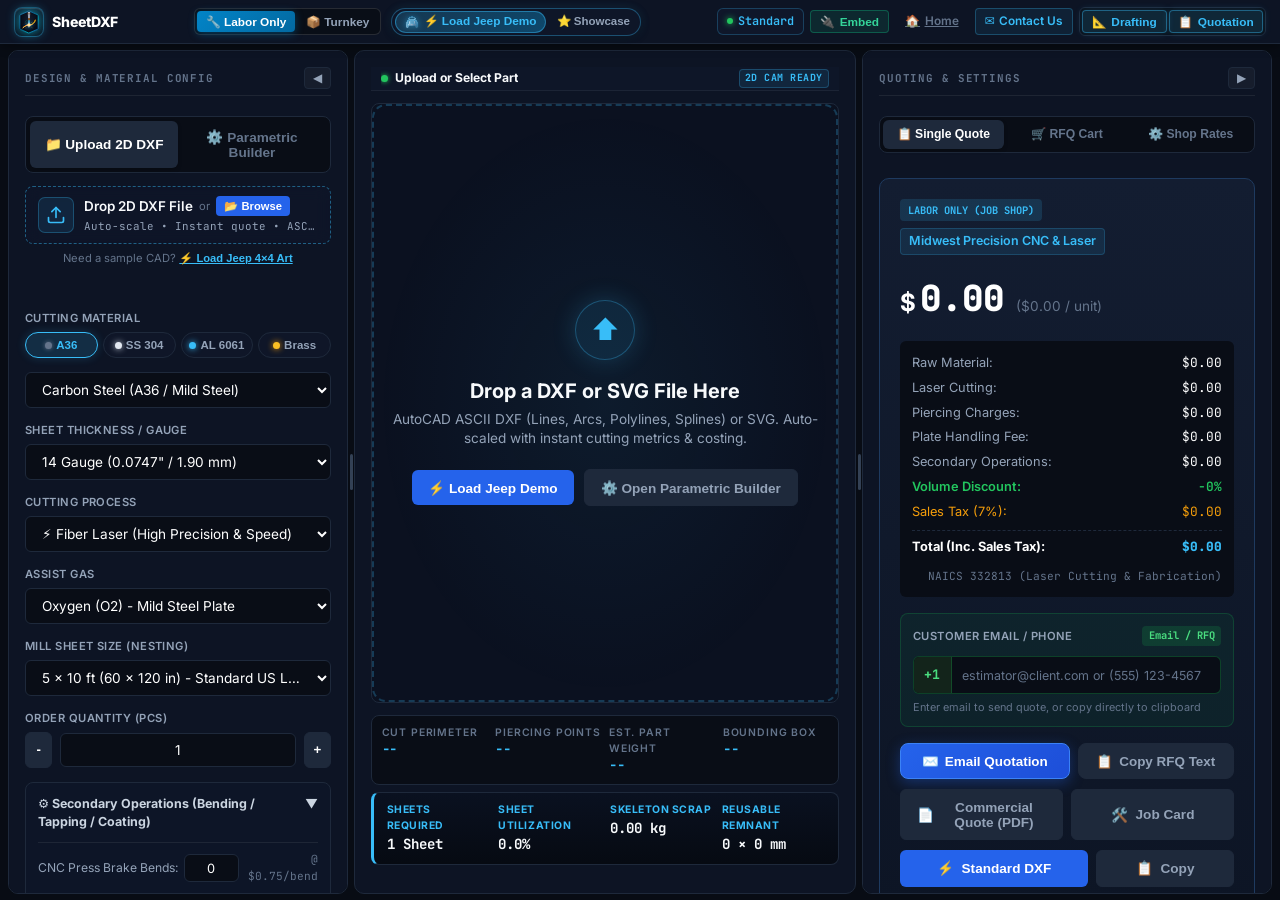
==== app/index.html @ 2d40e06d "Deploy build: 2026-09-18 16:39:57" ====
<!DOCTYPE html>
<html lang="en">

<head>
  <meta charset="UTF-8" />
  <!-- CNC Laser CPQ Brand Favicons -->
  <link rel="icon" type="image/svg+xml" href="/favicon.svg" />
  <link rel="icon" type="image/png" sizes="32x32" href="/favicon-32x32.png" />
  <link rel="icon" type="image/png" sizes="16x16" href="/favicon-16x16.png" />
  <link rel="shortcut icon" href="/favicon.ico" />
  <link rel="apple-touch-icon" sizes="180x180" href="/apple-touch-icon.png" />
  <meta name="theme-color" content="#0b0f19" />
  <meta name="viewport" content="width=device-width, initial-scale=1.0" />
  <!-- Primary Search Engine & SEO Meta Tags -->
  <title>SheetDXF | Free Online CNC Laser Cutting Quoting, DXF Nesting &amp; Estimating CAD Engine</title>
  <meta name="description" content="Instant in-browser CNC laser cutting quoting software &amp; 2D DXF nesting engine for sheet metal fabricators and job shops. Calculate cut length, pierces, sheet scrap yields, and generate professional Net 30 quotes in 10s. Trumpf, Amada &amp; SigmaNEST CAM ready." />
  <meta name="keywords" content="cnc laser quoting, sheet metal quoting software, dxf nesting online, laser cutting cost calculator, fiber laser quoting, dxf cut length calculator, sheet metal fabrication estimating, trumpf cam layer export, sigmanest dxf quote, laser cutting pierce rate, instant sheet metal quote, 2d cad nesting tool, free dxf quoting tool, job shop cpq software" />
  <meta name="author" content="SheetDXF" />
  <meta name="publisher" content="SheetDXF" />
  <meta name="robots" content="index, follow, max-snippet:-1, max-image-preview:large, max-video-preview:-1" />
  <meta name="googlebot" content="index, follow, max-snippet:-1, max-image-preview:large, max-video-preview:-1" />
  <meta name="bingbot" content="index, follow, max-snippet:-1, max-image-preview:large, max-video-preview:-1" />
  <link rel="canonical" href="https://sheetdxf.com/app" />

  <!-- Preload Demo CAD & Media Assets for Instant Zero-Wait Load -->
  <!-- fetchpriority=low keeps demo files out of the critical path; browser loads CSS/JS/fonts first -->
  <link rel="preload" href="/demo/jeep_wall_art.dxf" as="fetch" crossorigin="anonymous" fetchpriority="low" />
  <link rel="preload" href="/demo/jeep_wall_art.svg" as="image" fetchpriority="low" />

  <!-- Open Graph / Facebook / LinkedIn / WhatsApp / Slack -->
  <meta property="og:type" content="website" />
  <meta property="og:site_name" content="SheetDXF" />
  <meta property="og:url" content="https://sheetdxf.com/app" />
  <meta property="og:title" content="SheetDXF | Instant CNC Laser Cutting Quoting &amp; DXF Nesting Engine" />
  <meta property="og:description" content="Calculate cut inches, pierces, sheet scrap yields, and generate instant laser cutting quotes from customer DXFs. Trumpf, Amada &amp; SigmaNEST ready." />
  <meta property="og:image" content="https://sheetdxf.com/demo_jeep_play_thumbnail.png" />
  <meta property="og:image:secure_url" content="https://sheetdxf.com/demo_jeep_play_thumbnail.png" />
  <meta property="og:image:type" content="image/png" />
  <meta property="og:image:width" content="1200" />
  <meta property="og:image:height" content="630" />
  <meta property="og:image:alt" content="SheetDXF CNC Laser Cutting Instant Estimator and DXF Nesting Engine" />
  <meta property="og:locale" content="en_US" />

  <!-- Twitter / X Cards -->
  <meta name="twitter:card" content="summary_large_image" />
  <meta name="twitter:title" content="SheetDXF | Free CNC Laser Cutting Quoting &amp; DXF Nesting Engine" />
  <meta name="twitter:description" content="Instant in-browser DXF nesting, cut length, pierce cost calculator, and PDF quoting for sheet metal job shops. Free &amp; Trumpf / SigmaNEST ready." />
  <meta name="twitter:image" content="https://sheetdxf.com/demo_jeep_play_thumbnail.png" />
  <meta name="twitter:image:alt" content="SheetDXF Laser Cutting Quoting Platform" />

  <!-- Mobile & Application Meta -->
  <meta name="application-name" content="SheetDXF" />
  <meta name="apple-mobile-web-app-title" content="SheetDXF" />
  <meta name="apple-mobile-web-app-capable" content="yes" />
  <meta name="apple-mobile-web-app-status-bar-style" content="black-translucent" />
  <meta name="format-detection" content="telephone=no" />

  <!-- LLM & Search Engine Structured Data (JSON-LD) -->
  <script type="application/ld+json">
  {
    "@context": "https://schema.org",
    "@graph": [
      {
        "@type": "WebApplication",
        "@id": "https://sheetdxf.com/#webapp",
        "name": "SheetDXF",
        "alternateName": ["SheetDXF Quoting Engine", "SheetDXF CPQ", "SheetDXF Laser CAD/CAM"],
        "url": "https://sheetdxf.com/",
        "applicationCategory": "DesignApplication, BusinessApplication, ManufacturingApplication",
        "operatingSystem": "All modern web browsers (Chrome, Edge, Firefox, Safari)",
        "browserRequirements": "Requires JavaScript and HTML5 Canvas support",
        "offers": {
          "@type": "Offer",
          "price": "0",
          "priceCurrency": "USD",
          "availability": "https://schema.org/InStock"
        },
        "description": "SheetDXF is a high-speed, browser-based CNC laser cutting quoting and 2D DXF nesting engine. Estimators, job shops, and fabricators upload customer DXF/DWG/SVG files to instantly compute cut length, pierce count, cutting machine cycle time, sheet yield, and generate professional Net 30 PDF quotations in seconds without heavyweight CAM software.",
        "featureList": [
          "Instant 2D DXF, DWG & SVG CAD file parsing and topology sanitization",
          "Calculates linear cut length (inches & mm) and pierce count automatically",
          "Calibrated fiber laser cutting feed rate tables (4kW, 6kW, 10kW, 12kW)",
          "Automatic 2D sheet nesting on standard 4x8, 5x10, and custom metal sheets",
          "True-shape offcut tracking and material scrap percentage calculation",
          "Multi-material support: A36 Mild Steel, 304/316 Stainless Steel, 5052/6061 Aluminum, Brass, Copper",
          "Assist gas cost modeling: Nitrogen (N2), Oxygen (O2), and High-Pressure Shop Air",
          "Automated DFM check: detects undersized holes prone to thermal blowout on thick plate",
          "Trumpf, Amada, Bystronic, and SigmaNEST standard CAM layer export (CUT_OUTER, CUT_INNER, MARK)",
          "Built-in parametric shape generator for baseplates, ASME flanges, gussets, brackets, and discs",
          "Instant professional Net 30 PDF proforma invoice and email RFQ formatting",
          "Embeddable quoting widget for job shop websites (WordPress, Wix, Squarespace, Shopify)"
        ],
        "softwareVersion": "2.5.0",
        "screenshot": "https://sheetdxf.com/demo_jeep_play_thumbnail.png",
        "author": {
          "@type": "Organization",
          "@id": "https://sheetdxf.com/#organization",
          "name": "SheetDXF",
          "url": "https://sheetdxf.com/",
          "logo": "https://sheetdxf.com/logo-mark.svg"
        }
      },
      {
        "@type": "Organization",
        "@id": "https://sheetdxf.com/#organization",
        "name": "SheetDXF",
        "url": "https://sheetdxf.com/",
        "logo": "https://sheetdxf.com/logo-mark.svg",
        "sameAs": [
          "https://www.linkedin.com/in/anilsingh09/"
        ]
      },
      {
        "@type": "FAQPage",
        "@id": "https://sheetdxf.com/#faq",
        "mainEntity": [
          {
            "@type": "Question",
            "name": "What is SheetDXF?",
            "acceptedAnswer": {
              "@type": "Answer",
              "text": "SheetDXF is a free, in-browser CNC laser cutting CPQ (Configure, Price, Quote) and 2D DXF nesting engine designed for metal job shops, laser cutting service providers, estimators, and fabricators. It allows users to drag and drop DXF files to instantly calculate cut inches, pierce counts, sheet utilization, and generate itemized manufacturing quotes in under 10 seconds without installing heavy CAM desktop software."
            }
          },
          {
            "@type": "Question",
            "name": "How does SheetDXF calculate laser cutting costs from a DXF file?",
            "acceptedAnswer": {
              "@type": "Answer",
              "text": "SheetDXF parses 2D AutoCAD ASCII DXF files (lines, arcs, polylines, splines), joins fragmented vectors into closed outer and inner contours, calculates exact linear cut length in inches or millimeters, and counts total pierces. It then pairs this geometry with calibrated fiber laser feed rate tables (IPM) based on laser power (4kW-12kW), material type (A36 Steel, Stainless Steel, Aluminum), thickness/gauge, assist gas (N2, O2, Air), and machine hourly rates to compute cycle time and pricing."
            }
          },
          {
            "@type": "Question",
            "name": "Which CAM software and CNC laser controllers are supported?",
            "acceptedAnswer": {
              "@type": "Answer",
              "text": "SheetDXF is compatible with leading CNC laser and CAM systems including Trumpf TruTops, SigmaNEST, Bystronic BySoft, Amada AP100/Dr.ABE, Cincinnati, and standard G-code post-processors. It formats and exports clean DXF layers matching standard industry conventions: CUT_OUTER (green), CUT_INNER (yellow), ETCH/MARK (cyan), and RAPID."
            }
          },
          {
            "@type": "Question",
            "name": "Can SheetDXF nest multiple parts on 4x8 and 5x10 metal sheets?",
            "acceptedAnswer": {
              "@type": "Answer",
              "text": "Yes. SheetDXF includes a high-speed 2D nesting engine that packs parts onto standard sheet sizes (such as 48\"x96\", 60\"x120\", 1250x2500mm, 1500x3000mm) or custom stock dimensions. It accounts for part margins, kerf spacing, sheet borders, and calculates sheet utilization percentage and usable offcut dimensions."
            }
          },
          {
            "@type": "Question",
            "name": "Does SheetDXF check for laser cutting DFM risks like hole blowout?",
            "acceptedAnswer": {
              "@type": "Answer",
              "text": "Yes. SheetDXF features automated Design For Manufacturability (DFM) verification. It checks the 1:1 rule of thumb (hole diameter vs material thickness). If a hole diameter is smaller than the plate thickness on thick steel, SheetDXF flags the blowout risk and allows the estimator to auto-skip cutting those holes so they can be drilled secondary."
            }
          },
          {
            "@type": "Question",
            "name": "Can job shops embed SheetDXF on their custom website?",
            "acceptedAnswer": {
              "@type": "Answer",
              "text": "Yes. SheetDXF offers a lightweight embeddable widget (widget.js) that can be embedded into any website (WordPress, Wix, Squarespace, Shopify, Webflow) with a single script tag, allowing job shops to offer instant self-service laser cutting quotes to their customers using their own custom shop rates and branding."
            }
          },
          {
            "@type": "Question",
            "name": "Is SheetDXF free and is any installation or account registration needed?",
            "acceptedAnswer": {
              "@type": "Answer",
              "text": "SheetDXF is 100% free to use directly in any modern web browser. No credit card, account registration, software installation, or plugin is required."
            }
          }
        ]
      },
      {
        "@type": "BreadcrumbList",
        "@id": "https://sheetdxf.com/#breadcrumb",
        "itemListElement": [
          {
            "@type": "ListItem",
            "position": 1,
            "name": "Home",
            "item": "https://sheetdxf.com/"
          },
          {
            "@type": "ListItem",
            "position": 2,
            "name": "DXF Laser Quoting Engine",
            "item": "https://sheetdxf.com/#industrial"
          },
          {
            "@type": "ListItem",
            "position": 3,
            "name": "Jeep Wall Art Demo",
            "item": "https://sheetdxf.com/?demo=jeep"
          }
        ]
      }
    ]
  }
  </script>
  <link rel="preload" href="/logo-mark.svg" as="image" type="image/svg+xml" />
  <link rel="preconnect" href="https://fonts.googleapis.com" />
  <link rel="preconnect" href="https://fonts.gstatic.com" crossorigin />
  <!-- Trimmed to used weights only: Inter 400/600/700 + JetBrains Mono 500/700 (saves ~30 KB) -->
  <link rel="preload" href="https://fonts.googleapis.com/css2?family=Inter:wght@400;600;700&family=JetBrains+Mono:wght@500;700&display=swap" as="style" />
  <link rel="stylesheet" href="https://fonts.googleapis.com/css2?family=Inter:wght@400;600;700&family=JetBrains+Mono:wght@500;700&display=swap" media="print" onload="this.media='all'" />
  <noscript>
    <link rel="stylesheet" href="https://fonts.googleapis.com/css2?family=Inter:wght@400;600;700&family=JetBrains+Mono:wght@500;700&display=swap" />
  </noscript>
  <script type="module" crossorigin src="/assets/app-COM_KyAV.js"></script>
  <link rel="modulepreload" crossorigin href="/assets/auxiliary-3HlIIhEJ.js">
  <link rel="stylesheet" crossorigin href="/assets/index-B2lfyPoC.css">
</head>

<body>
  <!-- Top Navigation Header -->
  <header class="top-nav app-header">
    <div class="nav-left header-left">
      <a href="/" class="brand-logo" title="Return to SheetDXF Home" style="text-decoration: none; color: inherit;">
        <div class="logo-icon-wrap">
          <img src="/logo-mark.svg" alt="CNC Laser CPQ" class="brand-logo-img" />
        </div>
        <div class="brand-text">
          <h1 class="brand-title" id="brandTitle">US CNC LASER CPQ</h1>
          <span class="brand-subtitle" id="brandSubtitle">Precision CAD/CAM &amp; Quoting</span>
        </div>
      </a>
    </div>

    <!-- Center Controls: Workspace Switcher & Quoting Modes -->
    <div class="header-center" id="headerCenter">
      <!-- Primary Workspace Switcher: Precision Industrial vs Architectural Studio (Hidden in US Default) -->
      <div class="workspace-tab-switcher hidden" id="workspaceTabSwitcher" style="display: none;">
        <button class="ws-tab-btn active" id="tabPrecisionIndustrial" data-ws="industrial"
          title="Clean Precision CNC/Laser CAD/CAM (Baseplates, Flanges, Gussets, Brackets, DXFs)">
          <span class="ws-tab-icon">⚙️</span>
          <span class="ws-tab-text">Industrial CAD</span>
        </button>
        <button class="ws-tab-btn hidden" id="tabArchitecturalStudio" data-ws="architectural"
          title="Architectural Gates, Fences, Decorative Panels & Backlighting" style="display: none;">
          <span class="ws-tab-icon">🏛️</span>
          <span class="ws-tab-text">Gate Studio</span>
        </button>
      </div>

      <!-- Top Quoting Mode Pill Bar -->
      <div class="quoting-mode-bar" id="quotingModeBar">
        <button class="mode-pill active" id="modeJobWork" data-mode="job_work"
          title="Labor Only (Customer supplies sheet; Quote by Cut Inches + Pierces)">
          🔧 Labor Only
        </button>
        <button class="mode-pill" id="modeWithMaterial" data-mode="with_material"
          title="Turnkey (Shop supplies sheet; Quote by Material + Cut Inches)">
          📦 Turnkey
        </button>
        <button class="mode-pill" id="modeSqFtJali" data-mode="sqft_jali"
          title="Architectural Panels & Screens quoted per sq.ft" style="display: none;">
          🏛️ Arch Panels
        </button>
      </div>

      <!-- Compact Live Demo Widget in Header (Space-Saving & Fast) -->
      <div class="header-demo-pill" id="headerDemoWidget" title="Featured Laser Cut Jeep Wall Art Demo">
        <button type="button" class="header-demo-load-btn" id="btnLoadJeepDemo"
          title="⚡ 1-Click Load Laser Cut Metal Jeep Wall Art into CAD & Run Simulation">
          <img src="/demo/jeep_wall_art.svg" alt="Jeep" class="header-demo-icon" />
          <span class="header-demo-label">⚡ Load Jeep Demo</span>
        </button>
        <button type="button" class="header-demo-showcase-btn" id="btnOpenJeepShowcase"
          title="Open Full Showcase (Blueprint PDF, 3D Finishes, DXF Download)">
          ⭐ Showcase
        </button>
      </div>
    </div>

    <div class="nav-right header-right">
      <!-- Currency & Region Switcher (Preserved for compatibility, hidden in UI) -->
      <div class="currency-toggle" id="currencyToggleGroup" style="display: none !important;">
        <button class="currency-btn" id="btnCurrencyINR" style="display: none !important;" title="INR">
          INR
        </button>
        <button class="currency-btn active" id="btnCurrencyUSD" style="display: none !important;" title="USD">
          USD
        </button>
      </div>

      <div class="cam-preset-badge" id="navCamBadge"
        title="Selected CAM Profile: Standard Machine Layers (CUT_OUTER / CUT_INNER)">
        <span class="badge-dot"></span>
        <span id="navCamName">Standard CAM</span>
      </div>

      <!-- Embed Widget Script Modal Launcher -->
      <button class="nav-panel-btn embed-widget-nav-btn" id="btnOpenEmbedModal"
        title="Get Embed Script for WordPress, Wix, Squarespace, Webflow">
        <span class="panel-btn-icon">🔌</span>
        <span class="panel-btn-label">Embed</span>
      </button>

      <!-- Home / Landing Page Link -->
      <a href="/" class="nav-panel-btn" id="navHomeLink"
        title="Return to SheetDXF Landing Page">
        <span class="panel-btn-icon">🏠</span>
        <span class="panel-btn-label">Home</span>
      </a>

      <!-- Contact Us Link -->
      <a href="mailto:contact@sheetdxf.com" class="nav-panel-btn nav-contact-btn" id="navContactLink"
        title="Email Support: contact@sheetdxf.com">
        <span class="panel-btn-icon">✉️</span>
        <span class="panel-btn-label">Contact Us</span>
      </a>

      <!-- Workspace Panel Toggles -->
      <div class="panel-toggles-group" id="panelTogglesGroup">
        <button class="nav-panel-btn active" id="btnToggleLeftPanel" title="Toggle Drafting Panel (Alt+1)">
          <span class="panel-btn-icon">📐</span>
          <span class="panel-btn-label">Drafting</span>
        </button>
        <button class="nav-panel-btn active" id="btnToggleRightPanel" title="Toggle Quotation & CAM (Alt+2)">
          <span class="panel-btn-icon">📋</span>
          <span class="panel-btn-label">Quotation</span>
        </button>
      </div>
    </div>
  </header>

  <!-- Main Workspace Splitter Container -->
  <main class="main-layout app-workspace" id="appWorkspace">
    <!-- Crawler & LLM-Friendly Semantic SEO Knowledge Block (Accessible to Search Bots, AI Crawlers and Screen Readers) -->
    <article class="sr-only" id="seoKnowledgeOverview" aria-label="SheetDXF CNC Laser Cutting Quoting &amp; Nesting Engine Overview">
      <h2>Free Online CNC Laser Cutting Quoting Software &amp; 2D DXF Nesting Engine</h2>
      <p>
        SheetDXF is a high-speed in-browser CAD/CAM quoting and nesting platform for precision sheet metal job shops,
        estimators, and laser cutting fabricators. Drop customer 2D DXF files to automatically calculate linear cut inches,
        pierce count, machine run-time, sheet scrap yields, and generate professional Net 30 manufacturing estimates in under 10 seconds.
      </p>
      <h3>Core Manufacturing &amp; Estimating Features</h3>
      <ul>
        <li><strong>Auto-Sanitizing DXF Parser:</strong> Parses AutoCAD ASCII DXF files, detects units (Inches / Millimeters), connects fragmented geometry, and classifies outer perimeters vs interior cutouts.</li>
        <li><strong>Calibrated Fiber Laser Feed Rates:</strong> Calibrated cutting speeds (IPM) for 4kW, 6kW, 10kW, and 12kW fiber lasers across A36 Carbon Steel, 304/316 Stainless Steel, and 5052/6061 Aluminum.</li>
        <li><strong>2D Sheet Auto-Nesting:</strong> Efficient nesting algorithms pack single or multiple parts onto standard 4x8 ft (48x96 in), 5x10 ft (60x120 in), and custom sheet dimensions with offcut tracking.</li>
        <li><strong>DFM Hole Blowout Detection:</strong> Identifies undersized holes where diameter is less than material thickness to prevent thermal blowout on thick plate.</li>
        <li><strong>Trumpf, Amada &amp; SigmaNEST CAM Ready:</strong> Exports clean CAD layers conforming to standard CAM conventions: CUT_OUTER, CUT_INNER, and MARK.</li>
        <li><strong>Parametric Shape Drafter:</strong> Instant parametric CAD builder for baseplates, pipe flanges, gussets, brackets, and decorative panels without needing CAD software.</li>
        <li><strong>Instant Net 30 Commercial PDF Quotes:</strong> One-click professional manufacturing quotation generation with itemized labor, material, piercing, and assist gas breakdown.</li>
      </ul>
    </article>

    <!-- Left: Parametric Controls & Material Selection Drawer -->
    <section class="panel panel-left" id="panelLeft">
      <div class="panel-header-bar">
        <span class="panel-header-title">DESIGN & MATERIAL CONFIG</span>
        <button id="collapseLeftBtn" class="collapse-icon-btn" title="Collapse Panel (Alt+1)">
          ◀
        </button>
      </div>

      <!-- Input Mode Tabs (Option A: Upload 2D DXF is Primary Default) -->
      <div class="tab-group">
        <button class="tab-btn active" id="tabUpload">📁 Upload 2D DXF</button>
        <button class="tab-btn" id="tabParametric">⚙️ Parametric Builder</button>
      </div>

      <!-- Upload DXF Section (Default Landing Mode) -->
      <div id="uploadContainer" class="config-section">
        <div class="upload-dropzone" id="dropzone" title="Click or Drag DXF file here">
          <div class="dropzone-compact-inner">
            <div class="upload-icon-badge">
              <svg width="20" height="20" viewBox="0 0 24 24" fill="none" stroke="currentColor" stroke-width="2" stroke-linecap="round" stroke-linejoin="round">
                <path d="M21 15v4a2 2 0 0 1-2 2H5a2 2 0 0 1-2-2v-4"></path>
                <polyline points="17 8 12 3 7 8"></polyline>
                <line x1="12" y1="3" x2="12" y2="15"></line>
              </svg>
            </div>
            <div class="upload-text-group">
              <div class="upload-main-line">
                <span class="upload-title">Drop 2D DXF File</span>
                <span class="upload-or">or</span>
                <button type="button" class="btn btn-xs btn-primary upload-browse-pill" id="btnBrowseDxf" style="pointer-events: none;">
                  📂 Browse
                </button>
              </div>
              <div class="upload-sub" title="AutoCAD ASCII DXF: Lines, Arcs, Polylines, Splines">Auto-scale • Instant quote • ASCII DXF</div>
            </div>
          </div>
          <input type="file" id="dxfFileInput" accept=".dxf" class="file-input-hidden" />
        </div>

        <!-- Ultra-compact sample hint (Zero space consumed) -->
        <div class="dropzone-sample-hint" style="margin-top: 0.35rem; font-size: 0.7rem; color: #64748b; text-align: center;">
          Need a sample CAD? <button type="button" id="linkLoadSampleJeep" class="btn-link" style="background: none; border: none; color: #38bdf8; text-decoration: underline; font-size: 0.7rem; cursor: pointer; padding: 0; font-weight: 600;">⚡ Load Jeep 4×4 Art</button>
        </div>

        <div id="uploadFileInfo" class="file-info hidden">
          <div class="file-info-header">
            <div style="display: flex; align-items: center; gap: 6px; min-width: 0; flex: 1;">
              <span style="font-size: 0.85rem; flex-shrink: 0;">📄</span>
              <span class="file-name" id="loadedFileName" title="">filename.dxf</span>
            </div>
            <span class="file-status">✓ Validated</span>
          </div>
          <!-- DXF Unit Verification & Switcher Bar -->
          <div id="dxfUnitConfirmBar" class="dxf-unit-bar">
            <div style="display: flex; align-items: center; gap: 6px; min-width: 0; flex: 1;">
              <span style="flex-shrink: 0;">📏</span>
              <span id="dxfDetectedDims"
                style="color: #f1f5f9; font-weight: 600; font-size: 0.76rem; white-space: nowrap; overflow: hidden; text-overflow: ellipsis;">Size:
                0.00" × 0.00"</span>
              <span id="dxfUnitBadge"
                style="background: #0284c7; color: #fff; padding: 1px 5px; border-radius: 3px; font-size: 0.66rem; font-weight: 700; flex-shrink: 0;">Inches</span>
            </div>
            <button type="button" id="btnToggleDxfUnits" class="btn btn-xs btn-secondary"
              style="font-size: 0.72rem; padding: 3px 8px; flex-shrink: 0; border-color: rgba(56,189,248,0.4); white-space: nowrap;"
              title="Switch DXF interpretation between Inches and Millimeters">
              🔄 Switch to mm
            </button>
          </div>
          <div id="dxfSmallDimWarning" class="dxf-dim-warning hidden"
            style="font-size: 0.74rem; color: #f59e0b; margin-top: 4px;">
            ⚠️ Dimensions appear small (&lt; 25). Confirm if drawn in Inches or MM.
          </div>

          <!-- Multi-Part DXF Intake Cards Section (ToolpathCloud Style) -->
          <div id="dxfPartsSection" class="dxf-parts-section hidden" style="margin-top: 0.75rem;">
            <div class="dxf-parts-header">
              <span class="dxf-parts-title">PARTS IN DXF (<span id="dxfPartsCount">1</span>)</span>
              <span class="dxf-parts-hint">Click part to view</span>
            </div>
            <div id="dxfPartsList" class="dxf-parts-list"></div>
            <button type="button" id="btnAddAllPartsToCart" class="btn btn-sm btn-primary"
              style="width: 100%; margin-top: 0.5rem; font-size: 0.78rem;">
              ⚡ Add All Parts to Nesting Sheet / RFQ
            </button>
          </div>
        </div>
      </div>

      <!-- Parametric Generator Section (Fast Standard CAD Builder) -->
      <div id="parametricContainer" class="config-section hidden">
        <!-- Part Type Selector -->
        <div class="form-group">
          <label class="form-label">Part Geometry Family</label>
          <div class="shape-selector">
            <button class="shape-btn active" data-shape="baseplate">Baseplate</button>
            <button class="shape-btn" data-shape="flange">Flange (ASME/ANSI)</button>
            <button class="shape-btn" data-shape="gusset">Gusset (Snipe)</button>
            <button class="shape-btn" data-shape="jali">CNC Panels/Gates</button>
            <button class="shape-btn" data-shape="bracket">Bracket</button>
            <button class="shape-btn" data-shape="disc">Disc</button>
          </div>
        </div>

        <!-- Dynamic Parameter Controls Container -->
        <div id="dynamicControls" class="dynamic-controls"></div>
      </div>

      <hr class="divider" />

      <!-- Material, Assist Gas & Sheet Selection -->
      <div class="config-section">
        <div class="form-group">
          <label class="form-label" for="materialSelect">Cutting Material</label>
          <div class="mat-pills-row" id="materialPillsRow">
            <button type="button" class="mat-pill active" data-mat="steel_a36" title="A36 Mild Carbon Steel">
              <span class="mat-dot mat-dot-steel"></span> A36
            </button>
            <button type="button" class="mat-pill" data-mat="ss304" title="Stainless Steel 304">
              <span class="mat-dot mat-dot-stainless"></span> SS 304
            </button>
            <button type="button" class="mat-pill" data-mat="aluminum_6061" title="Aluminum 6061-T6">
              <span class="mat-dot mat-dot-aluminum"></span> AL 6061
            </button>
            <button type="button" class="mat-pill" data-mat="brass" title="Brass C260">
              <span class="mat-dot mat-dot-brass"></span> Brass
            </button>
          </div>
          <select id="materialSelect" class="form-select"></select>
        </div>

        <div class="form-group">
          <label class="form-label" for="gaugeSelect">Sheet Thickness / Gauge</label>
          <select id="gaugeSelect" class="form-select"></select>
        </div>

        <!-- Cutting Process Selector (Fiber Laser / Waterjet / HD Plasma) -->
        <div class="form-group" id="cuttingProcessGroup">
          <label class="form-label" for="cuttingProcessSelect">Cutting Process</label>
          <select id="cuttingProcessSelect" class="form-select">
            <option value="laser" selected>⚡ Fiber Laser (High Precision &amp; Speed)</option>
            <option value="waterjet">💧 Waterjet (Cold Cut • Zero HAZ • Heavy Plate)</option>
            <option value="plasma">🔥 HD Plasma (Heavy Structural Plate)</option>
          </select>
        </div>

        <!-- Hole Cutting & DFM Auto-Deselection Box (ToolpathCloud Style) -->
        <div class="form-group" id="holeSelectionBox" style="display: none;">
          <div class="hole-selection-card">
            <div class="hole-selection-header">
              <span class="hole-selection-title">Holes &amp; Pockets:</span>
              <button type="button" class="hole-toggle-pill" id="btnToggleHoleCut"
                title="Toggle between cutting all holes vs skipping undersized">
                <span class="hole-pill-icon">◉</span>
                <span id="holeToggleLabel">Cut All Holes</span>
              </button>
            </div>
            <div id="holeAutoSkipNotice" class="hole-skip-notice hidden">
              ⚠️ <span id="holeSkipCountText">0 holes</span> smaller than plate thickness (<span
                id="holeSkipThickText">0 mm</span>) auto-skipped to prevent blowout.
            </div>
          </div>
        </div>

        <!-- Assist Gas Selector -->
        <div class="form-group">
          <label class="form-label" for="assistGasSelect">Assist Gas</label>
          <select id="assistGasSelect" class="form-select">
            <option value="air">Compressed Air (16–20 Bar) - Most Economical</option>
            <option value="oxygen">Oxygen (O2) - Mild Steel Plate</option>
            <option value="nitrogen">Nitrogen (N2) - High-Pressure Clean Edge</option>
          </select>
        </div>

        <!-- Standard Sheet Size for Nesting -->
        <div class="form-group">
          <label class="form-label" for="sheetSizeSelect">Mill Sheet Size (Nesting)</label>
          <select id="sheetSizeSelect" class="form-select">
            <option value="sheet_8x4">8 × 4 ft (48 × 96 in / 2500 × 1250 mm) - Standard Industrial Sheet</option>
            <option value="sheet_10x5">10 × 5 ft (3000 × 1500 mm) - Standard Laser Bed</option>
            <option value="sheet_20x5">20 × 5 ft (6000 × 1500 mm) - Heavy Plate</option>
            <option value="sheet_small">4 × 4 ft (1250 × 1250 mm) - Half Offcut Sheet</option>
          </select>
        </div>

        <div class="form-group">
          <label class="form-label" for="partQuantity">Order Quantity (pcs)</label>
          <div class="qty-control">
            <button class="qty-btn" id="qtyMinus">-</button>
            <input type="number" id="partQuantity" class="form-input text-center" value="1" min="1" max="5000" />
            <button class="qty-btn" id="qtyPlus">+</button>
          </div>
        </div>

        <!-- Secondary Value-Add Operations Accordion -->
        <div class="secondary-ops-box">
          <div class="secondary-title" id="toggleSecOpsBtn"
            style="cursor: pointer; display: flex; justify-content: space-between;">
            <span>⚙️ Secondary Operations (Bending / Tapping / Coating)</span>
            <span id="secOpsChevron">▼</span>
          </div>
          <div id="secOpsContent" class="secondary-content">
            <div class="sec-row">
              <label>CNC Press Brake Bends:</label>
              <input type="number" id="secBendsCount" class="form-input text-center sec-input" value="0" min="0"
                max="20" />
              <span class="sec-rate-hint">@ $0.75/bend</span>
            </div>
            <div class="sec-row">
              <label>Tapped Thread Holes:</label>
              <input type="number" id="secTapsCount" class="form-input text-center sec-input" value="0" min="0"
                max="50" />
              <span class="sec-rate-hint">@ $1.25/hole</span>
            </div>
            <div class="sec-row">
              <label>Edge Deburring & Grinding:</label>
              <input type="checkbox" id="secDeburringCheck" class="form-checkbox" />
              <span class="sec-rate-hint">@ $0.15/lb</span>
            </div>
            <div class="sec-row">
              <label>Surface Treatment:</label>
              <select id="secSurfaceFinish" class="form-select sec-select">
                <option value="none">None (Raw Cut Edge)</option>
                <option value="primer">Zinc-Rich Primer ($0.45/sq.ft)</option>
                <option value="powder_coating">Polyester Powder Coating ($1.20/sq.ft)</option>
                <option value="galvanizing">Hot-Dip Galvanizing ($0.65/lb)</option>
              </select>
            </div>
          </div>
        </div>

        <!-- Add to RFQ Project Cart Action -->
        <div class="cart-add-wrapper" style="margin-top: 1.25rem;">
          <button id="addToCartBtn" class="btn btn-primary btn-lg"
            style="width: 100%; background: linear-gradient(135deg, #10b981, #059669); border-color: #34d399; font-weight: 700; box-shadow: 0 4px 14px rgba(16, 185, 129, 0.3);">
            <span class="btn-icon">➕</span> Add Part to RFQ Cart
          </button>
          <span style="font-size: 0.72rem; color: #94a3b8; display: block; text-align: center; margin-top: 0.35rem;">
            Add multiple distinct shapes to pack & quote together
          </span>
        </div>
      </div>
    </section>

    <!-- Left Splitter Handle -->
    <div class="splitter" id="splitterLeft" title="Drag to resize left panel | Double-click to reset width">
      <div class="splitter-handle"></div>
    </div>

    <!-- Center: 2D Interactive CAD Canvas & Telemetry -->
    <section class="panel panel-center" id="panelCenter">
      <!-- Slim Top Name / Status Bar (Green Area) -->
      <div class="canvas-top-bar" id="canvasTopBar">
        <div class="canvas-status">
          <span class="status-indicator"></span>
          <span id="canvasTitle">Part Geometry Preview</span>
        </div>
        <div class="canvas-top-telemetry">
          <span class="telemetry-pill">2D CAM READY</span>
        </div>
      </div>

      <!-- Slim Actions Toolbar (Red Area) -->
      <div class="canvas-header canvas-slim-toolbar hidden" id="canvasHeader">
        <div class="canvas-right-controls canvas-full-controls">
          <!-- Cut Order Simulator Controls -->
          <div class="simulator-btn-group" id="simulatorControls">
            <button class="sim-btn slim-btn" id="btnSimulateCut"
              title="Simulate laser cut sequence (Holes first, Outer last)">
              <span id="simBtnIcon">▶</span> <span id="simBtnText">Simulate</span>
            </button>
            <select id="simSpeedSelect" class="sim-speed-select slim-select" title="Simulation Speed">
              <option value="1" selected>1x</option>
              <option value="2">2x</option>
              <option value="5">5x</option>
              <option value="10">10x</option>
            </select>
            <button class="sim-pill-toggle slim-toggle active" id="btnToggleCamBadges"
              title="Toggle Hole Numbers & CAM cut order badges (①, ②, ③)">
              ① Hole Numbers
            </button>
          </div>

          <!-- View Mode Switch: Single Part vs Sheet Nesting -->
          <div class="view-switch-group slim-switch">
            <button class="view-btn slim-btn active" id="btnViewPart">Part</button>
            <button class="view-btn slim-btn" id="btnViewNesting">📊 Nesting</button>
          </div>

          <!-- Units Toggle -->
          <div class="units-toggle slim-units">
            <button class="unit-btn slim-unit-btn" id="unitMm">MM</button>
            <button class="unit-btn slim-unit-btn active" id="unitInch">INCH</button>
          </div>

          <!-- Interactive Live Demo & Video Showcase Trigger -->
          <button class="nav-demo-btn slim-demo-btn" id="btnOpenDemoModal"
            title="Interactive Live Demo & Video Showcase (Jeep 4x4 Wall Art)">
            <span class="demo-play-icon">⭐</span>
            <span class="demo-btn-label">Live Demo</span>
            <span class="demo-badge-pulse">Jeep</span>
          </button>

          <!-- Quick Export Preview Action -->
          <button class="canvas-action-btn slim-action-btn" id="btnExportImage"
            title="Export Client High-Res Render (PNG for Proposal / RFQ)">
            📸 Export
          </button>
        </div>
      </div>

      <!-- Architectural CNC Jali & Gate Studio Toolbar (Collapsible) -->
      <div id="gateStudioToolbar" class="gate-studio-toolbar hidden">
        <!-- Expanded Main Toolbar Controls -->
        <div class="gate-toolbar-main" id="gateToolbarMain">
          <div class="gate-tool-group">
            <span class="gate-tool-label">View:</span>
            <button class="gate-view-toggle active" id="btnJaliViewRealistic"
              title="Photorealistic Architectural Gate View with Finishes & Backlight">
              ✨ Realistic Gate
            </button>
            <button class="gate-view-toggle" id="btnJaliViewCam" title="CNC 2D CAM Wireframe & Toolpath">
              📐 CAM Toolpath
            </button>
          </div>

          <div class="gate-tool-divider"></div>

          <div class="gate-tool-group" id="gateFinishGroup">
            <span class="gate-tool-label">Finish:</span>
            <div class="gate-finish-swatches">
              <button class="finish-swatch active" data-finish="matte_black" title="Matte Black Powder Coat">
                <span class="swatch-color" style="background: linear-gradient(135deg, #2a303c, #111418);"></span>
                <span class="swatch-name">Matte Black</span>
              </button>
              <button class="finish-swatch" data-finish="royal_gold" title="Royal Brass / Antique Gold">
                <span class="swatch-color" style="background: linear-gradient(135deg, #fde047, #b45309);"></span>
                <span class="swatch-name">Royal Gold</span>
              </button>
              <button class="finish-swatch" data-finish="corten_rust" title="Corten Weathered Rust Steel">
                <span class="swatch-color" style="background: linear-gradient(135deg, #ea580c, #7c2d12);"></span>
                <span class="swatch-name">Corten Rust</span>
              </button>
              <button class="finish-swatch" data-finish="brushed_stainless" title="Satin Stainless Steel 304">
                <span class="swatch-color" style="background: linear-gradient(135deg, #f8fafc, #64748b);"></span>
                <span class="swatch-name">Stainless 304</span>
              </button>
              <button class="finish-swatch" data-finish="champagne_bronze" title="Champagne Bronze">
                <span class="swatch-color" style="background: linear-gradient(135deg, #fbbf24, #78350f);"></span>
                <span class="swatch-name">Bronze</span>
              </button>
            </div>
          </div>

          <div class="gate-tool-divider"></div>

          <div class="gate-tool-group" id="gateBacklightGroup">
            <span class="gate-tool-label">Backlight:</span>
            <div class="gate-backlight-pills">
              <button class="backlight-pill active" data-backlight="warm_white" title="Warm 3000K LED Glow">💡 Warm
                3000K</button>
              <button class="backlight-pill" data-backlight="cool_white" title="Cool 6000K LED Glow">❄️ Cool
                6000K</button>
              <button class="backlight-pill" data-backlight="amber_gold" title="Sunset Amber Gold">🌅 Amber</button>
              <button class="backlight-pill" data-backlight="none" title="Daylight / Off">Off</button>
            </div>
          </div>

          <div class="gate-tool-divider"></div>

          <div class="gate-tool-group" id="gateTypeGroup">
            <span class="gate-tool-label">Type:</span>
            <button class="gate-type-btn active" data-gatetype="single_swing">Single Gate</button>
            <button class="gate-type-btn" data-gatetype="double_swing">Double Swing</button>
            <button class="gate-type-btn" data-gatetype="wall_panel">Wall Panel</button>
          </div>

          <!-- Fold Button for Gate Studio Toolbar -->
          <button class="hud-fold-btn gate-fold-btn" id="btnFoldGateToolbar"
            title="Fold Gate Controls (Maximize Drawing Area)">
            <span class="fold-btn-arrow">▲</span> Fold
          </button>
        </div>

        <!-- Folded Compact State Bar -->
        <div class="gate-folded-bar hidden" id="gateFoldedBar" title="Click to Expand Gate Studio Controls">
          <div class="gate-folded-info">
            <span class="gate-folded-badge">✨ Architectural Gate Studio</span>
            <span class="gate-folded-summary" id="gateFoldedSummary">Matte Black • Warm 3000K • Single Gate</span>
          </div>
          <button class="hud-expand-btn gate-expand-btn" id="btnExpandGateToolbar" title="Expand Gate Studio Controls">
            <span class="expand-btn-arrow">▼</span> Expand
          </button>
        </div>
      </div>

      <!-- SVG CAD Canvas Viewport -->
      <div class="canvas-viewport" id="canvasViewport">
        <!-- High-Tech Central CAD Demo & File Loading Overlay -->
        <div id="cadLoadingOverlay" class="cad-loading-overlay hidden" aria-live="polite">
          <div class="cad-loading-card">
            <div class="cad-loading-spinner-wrap">
              <div class="cad-spinner-ring"></div>
              <div class="cad-spinner-core">⚡</div>
            </div>
            <div class="cad-loading-text-group">
              <div class="cad-loading-title" id="cadLoadingTitle">Loading CAD Geometry...</div>
              <div class="cad-loading-subtitle" id="cadLoadingSubtitle">Downloading Laser Cut Demo (jeep_wall_art.dxf)</div>
            </div>
            <div class="cad-loading-progress-bar">
              <div class="cad-loading-progress-indeterminate"></div>
            </div>
          </div>
        </div>

        <!-- Laser Simulation Real-time Telemetry HUD Overlay -->
        <div id="simHudOverlay" class="sim-hud-overlay hidden">
          <div class="sim-hud-inner">
            <div class="sim-hud-left">
              <span class="sim-pulse-dot"></span>
              <span id="simStatusText" class="sim-status-text">Piercing Hole 1 (Yellow)...</span>
            </div>
            <div class="sim-progress-track">
              <div id="simProgressBar" class="sim-progress-bar" style="width: 0%;"></div>
            </div>
            <div class="sim-hud-right">
              <span id="simStepText" class="sim-metric-text">Step 1 of 5</span>
              <span id="simTimeText" class="sim-metric-text">0.0s / 12.0s</span>
              <button id="btnStopSim" class="sim-stop-btn">✕ Stop</button>
            </div>
          </div>
        </div>

        <!-- Multi-Sheet Pagination & Nest Source Bar -->
        <div id="sheetPaginationBar" class="sheet-pagination-bar hidden">
          <button id="btnPrevSheet" class="sheet-page-btn" disabled>◀ Prev Sheet</button>
          <span id="sheetPageIndicator" class="sheet-page-text">Sheet 1 of 1</span>
          <button id="btnNextSheet" class="sheet-page-btn" disabled>Next Sheet ▶</button>
          <div class="nest-source-toggle" id="nestSourceToggle">
            <span class="nest-source-label">Source:</span>
            <button class="nest-source-btn active" id="btnNestSourceSingle">Active Part</button>
            <button class="nest-source-btn" id="btnNestSourceCart">Full RFQ Cart (<span
                id="nestCartCount">0</span>)</button>
          </div>
        </div>

        <!-- Floating CAD Measure HUD Pill (Ultra-Compact Single-Row CAD Ribbon) -->
        <div class="measure-hud-pill hidden" id="measureHudPill" title="Drag anywhere to reposition">
          <div class="measure-hud-drag-handle" title="Drag to reposition">
            <span class="measure-hud-icon">📐</span>
            <span class="measure-hud-badge" id="measureSnapBadge">SNAP</span>
          </div>
          <div class="measure-hud-sep"></div>
          <div class="measure-hud-item highlight" title="Direct Distance (D)">
            <span class="m-label">D</span>
            <span class="m-val" id="measureValDist">0.000 in</span>
            <span class="m-sub" id="measureValDistAlt">0.0 mm</span>
          </div>
          <div class="measure-hud-sep"></div>
          <div class="measure-hud-item" title="Horizontal Offset (Delta X)">
            <span class="m-label">ΔX</span>
            <span class="m-val" id="measureValDx">0.000 in</span>
          </div>
          <div class="measure-hud-sep"></div>
          <div class="measure-hud-item" title="Vertical Offset (Delta Y)">
            <span class="m-label">ΔY</span>
            <span class="m-val" id="measureValDy">0.000 in</span>
          </div>
          <div class="measure-hud-sep"></div>
          <div class="measure-hud-item" title="Angle from Horizontal">
            <span class="m-label">θ</span>
            <span class="m-val" id="measureValAngle">0.0°</span>
          </div>
          <div class="measure-hud-sep"></div>
          <div class="measure-hud-tip-compact" id="measureHudTip" title="Guidance / Hotkeys">
            💡 Click 1st pt
          </div>
          <button class="measure-hud-close" id="btnCloseMeasureHud" title="Exit Measure Mode (Esc)">✕</button>
        </div>

        <div id="svgContainer" class="svg-container"></div>

        <!-- Canvas Empty State Onboarding Screen -->
        <div id="emptyStateContainer" class="empty-state hidden">
          <div class="empty-state-icon">⬆</div>
          <div>
            <div class="empty-state-title">Drop a DXF or SVG File Here</div>
            <div class="empty-state-sub">AutoCAD ASCII DXF (Lines, Arcs, Polylines, Splines) or SVG. Auto-scaled with instant cutting metrics &amp; costing.</div>
          </div>
          <div class="empty-state-actions">
            <button type="button" class="btn btn-primary" id="btnEmptyLoadJeep">
              ⚡ Load Jeep Demo
            </button>
            <button type="button" class="btn btn-secondary" id="btnEmptyOpenParametric">
              ⚙️ Open Parametric Builder
            </button>
          </div>
        </div>

        <!-- Floating Bounding Box Envelope Badge (FabEngineer Standard) -->
        <div class="canvas-bbox-badge" id="canvasBboxBadge" title="Part Envelope Bounding Box">W: 0.00 in × H: 0.00 in
        </div>

        <!-- Floating Interactive Zoom / Pan Controls -->
        <div class="canvas-zoom-controls" id="canvasZoomControls">
          <button class="zoom-btn zoom-measure-btn" id="btnMeasureTool" title="Measure Distance, ΔX, ΔY (Hot-key: M)">
            <span class="zoom-btn-icon">📐</span>
            <span class="zoom-btn-label">Measure</span>
          </button>
          <button class="zoom-btn" id="btnZoomIn" title="Zoom In (or Scroll Wheel Up)">➕</button>
          <span class="zoom-display" id="zoomLevelDisplay">100%</span>
          <button class="zoom-btn" id="btnZoomOut" title="Zoom Out (or Scroll Wheel Down)">➖</button>
          <button class="zoom-btn zoom-fit-btn" id="btnZoomFit" title="Fit to Screen (Reset Zoom & Pan)">
            <span class="zoom-btn-icon">⛶</span>
            <span class="zoom-btn-label">Fit</span>
          </button>
        </div>
      </div>

      <!-- Bottom Telemetry & Specifications Section (Collapsible) -->
      <div class="canvas-bottom-hud-wrapper" id="canvasBottomHud">
        <!-- Folded Compact Restore Bar (Visible only when folded) -->
        <div class="bottom-hud-folded-bar hidden" id="bottomHudFoldedBar"
          title="Click to Expand Telemetry & Specifications">
          <div class="bottom-hud-folded-info">
            <span class="bottom-hud-folded-badge">📊 Telemetry & Specs</span>
            <span class="bottom-hud-folded-summary" id="bottomHudFoldedSummary">0.00 in • 0 Pierces • 0.00 lbs • 0" ×
              0"</span>
          </div>
          <button class="hud-expand-btn bottom-hud-expand-btn" id="btnExpandBottomHud"
            title="Expand Telemetry & Specifications">
            <span class="expand-btn-arrow">▲</span> Expand
          </button>
        </div>

        <!-- Expanded Content Container -->
        <div class="bottom-hud-expanded-content" id="bottomHudExpandedContent">
          <!-- Floating Fold Button in top-right -->
          <button class="hud-fold-btn bottom-hud-fold-btn hidden" id="btnFoldBottomHud"
            title="Fold Metrics & Specs (Maximize Drawing Area)">
            <span class="fold-btn-arrow">▼</span> Fold
          </button>

          <!-- CypCut / FabEngineer Layer Legend Bar (Visible in CAM Toolpath View) -->
          <div class="cam-legend-bar hidden" id="camLegendBar">
            <div class="legend-item"><span class="legend-dot dot-outer"></span> Green: Outer Cut</div>
            <div class="legend-item"><span class="legend-dot" style="background: #38bdf8;"></span> Cyan: Closed Cuts
            </div>
            <div class="legend-item"><span class="legend-dot" style="background: #f59e0b;"></span> Amber: Open Gaps
            </div>
            <div class="legend-item"><span class="legend-dot" style="background: #ef4444;"></span> Red: Collisions</div>
            <div class="legend-item"><span class="legend-dash"
                style="border-top: 2px dashed #22c55e; width: 14px; display: inline-block; vertical-align: middle;"></span>
              Green Dashes: Bounding Box</div>
            <div class="legend-item legend-toggle-item active" id="legendBadgeToggle"
              title="Click to toggle Hole Numbers / CAM Cut Order Badges">
              <span class="legend-badge-pill">①</span> Hole Numbers
            </div>
          </div>

          <!-- Architectural Gate Specifications Legend (Shown in Realistic Gate mode) -->
          <div class="arch-legend-bar hidden" id="archLegendBar">
            <div class="legend-item"><span class="arch-legend-icon">🎨</span> <span
                class="arch-legend-label">Finish:</span> <span class="arch-legend-val" id="archLegendFinish">Matte
                Black</span></div>
            <div class="legend-item"><span class="arch-legend-icon">💡</span> <span
                class="arch-legend-label">Lighting:</span> <span class="arch-legend-val" id="archLegendLight">Warm
                3000K</span></div>
            <div class="legend-item"><span class="arch-legend-icon">🚪</span> <span
                class="arch-legend-label">Frame:</span> <span class="arch-legend-val" id="archLegendFrame">50mm Box
                Tube</span></div>
            <div class="legend-item"><span class="arch-legend-icon">🔩</span> <span
                class="arch-legend-label">Hardware:</span> <span class="arch-legend-val" id="archLegendHardware">Bullet
                Hinges + Bar Pull</span></div>
          </div>

          <!-- Real-time HUD Metrics Bar -->
          <div class="hud-bar">
            <div class="hud-item">
              <span class="hud-label">Cut Perimeter</span>
              <span class="hud-val" id="hudCutLength">0.00 mm</span>
            </div>
            <div class="hud-item">
              <span class="hud-label">Piercing Points</span>
              <span class="hud-val" id="hudPierces">0</span>
            </div>
            <div class="hud-item">
              <span class="hud-label">Est. Part Weight</span>
              <span class="hud-val" id="hudWeight">0.00 kg</span>
            </div>
            <div class="hud-item">
              <span class="hud-label">Bounding Box</span>
              <span class="hud-val" id="hudBoundingBox">0 x 0 mm</span>
            </div>
          </div>

          <!-- 2D Sheet Nesting Telemetry Bar (Visible when quantity > 1 or in nesting mode) -->
          <div class="nesting-hud-bar" id="nestingHudBar">
            <div class="nest-hud-item">
              <span class="nest-hud-label">Sheets Required</span>
              <span class="nest-hud-val" id="nestHudSheets">1 Sheet</span>
            </div>
            <div class="nest-hud-item">
              <span class="nest-hud-label">Sheet Utilization</span>
              <span class="nest-hud-val" id="nestHudUtil">0.0%</span>
            </div>
            <div class="nest-hud-item">
              <span class="nest-hud-label">Skeleton Scrap</span>
              <span class="nest-hud-val" id="nestHudScrap">0.00 kg</span>
            </div>
            <div class="nest-hud-item">
              <span class="nest-hud-label">Reusable Remnant</span>
              <span class="nest-hud-val" id="nestHudRemnant">0 × 0 mm</span>
            </div>
          </div>
        </div>
      </div>

      <!-- DFM Guardrail Alerts -->
      <div id="dfmAlertContainer" class="dfm-container"></div>
    </section>

    <!-- Right Splitter Handle -->
    <div class="splitter" id="splitterRight" title="Drag to resize quote panel | Double-click to reset width">
      <div class="splitter-handle"></div>
    </div>

    <!-- Right: Quoting Card & Shop Admin Drawer -->
    <section class="panel panel-right" id="panelRight">
      <div class="panel-header-bar">
        <span class="panel-header-title">QUOTING & SETTINGS</span>
        <button id="collapseRightBtn" class="collapse-icon-btn" title="Collapse Panel (Alt+2)">
          ▶
        </button>
      </div>

      <!-- Right Panel Tabs: Quote vs Cart vs Admin -->
      <div class="tab-group right-tabs">
        <button class="tab-btn active" id="tabQuote">
          <span>📋 Single Quote</span>
        </button>
        <button class="tab-btn" id="tabCart">
          <span>🛒 RFQ Cart <span id="cartBadge" class="cart-count-badge">0</span></span>
        </button>
        <button class="tab-btn" id="tabAdmin">
          <span>⚙️ Shop Rates</span>
        </button>
      </div>

      <!-- Tab 1: Instant Quotation -->
      <div id="quoteView" class="tab-pane">
        <div class="quote-card">
          <div class="quote-header">
            <span class="quote-badge" id="quoteModeBadge">LABOR ONLY (JOB SHOP)</span>
            <div class="shop-name-pill" id="quoteShopName">Midwest Precision CNC & Laser</div>
          </div>

          <div class="price-display">
            <span class="currency" id="currencySym">$</span>
            <span class="price-amount" id="totalPrice">0.00</span>
            <span class="price-sub" id="pricePerUnit">($0.00 / unit)</span>
          </div>

          <div id="minOrderWarning" class="min-order-pill hidden">
            ⚠️ Minimum Order Floor Applied
          </div>

          <div class="quote-breakdown">
            <div class="breakdown-row" id="rowMaterial">
              <span>Raw Material:</span>
              <span id="costMaterial">$0.00</span>
            </div>
            <div class="breakdown-row" id="rowCut">
              <span>Laser Cutting:</span>
              <span id="costCut">$0.00</span>
            </div>
            <div class="breakdown-row" id="rowPierce">
              <span>Piercing Charges:</span>
              <span id="costPierce">$0.00</span>
            </div>
            <div class="breakdown-row" id="rowHandling">
              <span>Plate Handling Fee:</span>
              <span id="costHandling">$0.00</span>
            </div>
            <div class="breakdown-row" id="rowSecondary">
              <span>Secondary Operations:</span>
              <span id="costSecondary">$0.00</span>
            </div>
            <div class="breakdown-row discount-row" id="volumeDiscountRow">
              <span>Volume Discount:</span>
              <span id="costDiscount">-0%</span>
            </div>
            <div class="breakdown-row gst-row" id="gstBreakdownRow">
              <span id="gstLabel">Sales Tax (7%):</span>
              <span id="costGst">$0.00</span>
            </div>
            <div class="breakdown-row total-inc-gst">
              <span style="font-weight: 700; color: #fff;">Total (Inc. Sales Tax):</span>
              <span id="totalIncGst" style="font-weight: 800; color: #38bdf8;">$0.00</span>
            </div>
            <div class="hsn-tag" id="hsnCodeTag">NAICS 332813 (Laser Cutting & Fabrication)</div>
          </div>

          <div class="whatsapp-box" id="customerContactBox">
            <div class="label-row">
              <label class="form-label" for="customerPhoneInput" id="customerPhoneLabel">Customer Email / Phone</label>
              <span class="phone-badge" id="phoneModeBadge">Email / RFQ</span>
            </div>
            <div class="phone-input-group">
              <span class="phone-prefix" id="phoneCountryPrefix">+1</span>
              <input type="tel" id="customerPhoneInput" class="phone-input"
                placeholder="estimator@client.com or (555) 123-4567" maxlength="32" />
            </div>
            <span class="phone-hint" id="phoneHint">Enter email to send quote, or copy directly to clipboard</span>
          </div>

          <div class="action-stack">
            <!-- WhatsApp Share (India Mode) -->
            <button id="shareWhatsAppBtn" class="btn btn-whatsapp btn-lg" style="display: none;">
              <span class="btn-icon" id="shareBtnIcon">📱</span> <span id="shareBtnText">Share Quote on WhatsApp</span>
            </button>

            <!-- US Regional Share Actions: Email Quotation + Copy RFQ Text -->
            <div id="usSingleShareGroup" class="us-share-actions-group" style="display: flex;">
              <button id="btnEmailQuote" class="btn btn-email btn-lg" style="flex: 1.1;">
                <span class="btn-icon">✉️</span> <span>Email Quotation</span>
              </button>
              <button id="btnCopyRfqText" class="btn btn-secondary btn-lg" style="flex: 1;">
                <span class="btn-icon">📋</span> <span>Copy RFQ Text</span>
              </button>
            </div>

            <div class="btn-split-row">
              <button id="printInvoiceBtn" class="btn btn-secondary" style="flex: 1;">
                <span class="btn-icon">📄</span> <span id="printInvoiceText">Commercial Quote (PDF)</span>
              </button>
              <button id="jobCardBtn" class="btn btn-secondary" style="flex: 1;">
                <span class="btn-icon">🛠️</span> Job Card
              </button>
            </div>

            <div class="btn-split-row">
              <button id="downloadDxfBtn" class="btn btn-primary" style="flex: 1.2;">
                <span class="btn-icon">⚡</span> <span id="downloadDxfText">Trumpf DXF</span>
              </button>
              <button id="copyQuoteBtn" class="btn btn-secondary" style="flex: 0.8;">
                <span class="btn-icon">📋</span> Copy
              </button>
            </div>
          </div>
        </div>
      </div>

      <!-- Tab 2: Project RFQ Cart -->
      <div id="cartView" class="tab-pane hidden">
        <div class="cart-card">
          <div class="cart-header">
            <div>
              <h3 class="cart-title">Project RFQ Cart</h3>
              <span class="cart-sub">Consolidated Multi-Part Assembly & Nesting</span>
            </div>
            <button id="clearCartBtn" class="btn btn-secondary btn-sm" title="Remove all items from cart">
              🗑️ Clear
            </button>
          </div>

          <!-- Customer & Project Details -->
          <div class="cart-project-meta">
            <div class="form-group" style="margin-bottom: 0.5rem;">
              <label class="form-label" for="cartProjectName">Project / Assembly Title</label>
              <input type="text" id="cartProjectName" class="form-input" value="Industrial Skid Batch #1" />
            </div>
            <div class="form-row-2">
              <div class="form-group" style="margin-bottom: 0;">
                <label class="form-label" for="cartCustomerName">Customer / Company</label>
                <input type="text" id="cartCustomerName" class="form-input"
                  placeholder="e.g. Caterpillar / Great Lakes Mfg" />
              </div>
              <div class="form-group" style="margin-bottom: 0;">
                <label class="form-label" for="cartCustomerPhone" id="cartCustomerPhoneLabel">Customer Email /
                  Phone</label>
                <input type="tel" id="cartCustomerPhone" class="form-input"
                  placeholder="estimator@client.com or (555) 123-4567" maxlength="48" />
              </div>
            </div>
          </div>

          <!-- Cart Items List Container -->
          <div id="cartItemsList" class="cart-items-list">
            <!-- Dynamically populated or empty state -->
          </div>

          <!-- Consolidated Project Summary Box -->
          <div id="cartSummaryBox" class="cart-summary-box hidden">
            <div class="cart-summary-title">CONSOLIDATED BATCH SUMMARY</div>
            <div class="cart-metrics-grid">
              <div class="cart-metric-item">
                <span class="cart-metric-label">Total Parts</span>
                <span class="cart-metric-val" id="cartTotalParts">0 pcs</span>
              </div>
              <div class="cart-metric-item">
                <span class="cart-metric-label">Total Cut Length</span>
                <span class="cart-metric-val" id="cartTotalCut">0.0 m</span>
              </div>
              <div class="cart-metric-item">
                <span class="cart-metric-label">Total Pierces</span>
                <span class="cart-metric-val" id="cartTotalPierces">0</span>
              </div>
              <div class="cart-metric-item">
                <span class="cart-metric-label">Net Steel Mass</span>
                <span class="cart-metric-val" id="cartTotalMass">0.00 kg</span>
              </div>
            </div>

            <div class="cart-nesting-banner" id="cartNestingBanner">
              <div class="cart-nest-left">
                <span class="cart-nest-icon">📊</span>
                <span id="cartNestingText" class="cart-nest-text">Nesting: 1 Sheet of 8×4 ft</span>
              </div>
              <button id="btnNestCartOnBed" class="btn btn-secondary btn-xs">View Layout</button>
            </div>

            <!-- Pricing Breakdown -->
            <div class="quote-breakdown" style="margin-top: 0.75rem;">
              <div class="breakdown-row">
                <span>Material Subtotal:</span>
                <span id="cartCostMaterial">$0.00</span>
              </div>
              <div class="breakdown-row">
                <span>Laser Cutting:</span>
                <span id="cartCostCut">$0.00</span>
              </div>
              <div class="breakdown-row">
                <span>Piercing Charges:</span>
                <span id="cartCostPierce">$0.00</span>
              </div>
              <div class="breakdown-row">
                <span>Secondary Operations:</span>
                <span id="cartCostSecondary">$0.00</span>
              </div>
              <div class="breakdown-row discount-row" id="cartDiscountRow">
                <span id="cartDiscountLabel">Volume Discount:</span>
                <span id="cartCostDiscount">-0%</span>
              </div>
              <div class="breakdown-row gst-row">
                <span id="cartGstLabel">Sales Tax (7%):</span>
                <span id="cartCostGst">$0.00</span>
              </div>
              <div class="breakdown-row total-inc-gst">
                <span style="font-weight: 700; color: #fff;">Project Total (Inc. Tax):</span>
                <span id="cartTotalIncGst" style="font-weight: 800; color: #38bdf8; font-size: 1.25rem;">$0.00</span>
              </div>
            </div>

            <!-- Project Action Buttons -->
            <div class="action-stack" style="margin-top: 1rem;">
              <!-- WhatsApp Cart Share (India Mode) -->
              <button id="shareCartWhatsAppBtn" class="btn btn-whatsapp btn-lg" style="display: none;">
                <span class="btn-icon" id="shareCartBtnIcon">📱</span> <span id="shareCartBtnText">Share Project Quote
                  on WhatsApp</span>
              </button>

              <!-- US Regional Cart Share Actions: Email Project RFQ + Copy RFQ Text -->
              <div id="usCartShareGroup" class="us-share-actions-group" style="display: flex;">
                <button id="btnEmailCartQuote" class="btn btn-email btn-lg" style="flex: 1.1;">
                  <span class="btn-icon">✉️</span> <span>Email Project RFQ</span>
                </button>
                <button id="btnCopyCartRfqText" class="btn btn-secondary btn-lg" style="flex: 1;">
                  <span class="btn-icon">📋</span> <span>Copy RFQ Text</span>
                </button>
              </div>
              <div class="btn-split-row">
                <button id="printCartInvoiceBtn" class="btn btn-secondary" style="flex: 1;">
                  <span class="btn-icon">📄</span> <span id="printCartInvoiceText">Commercial Quote (PDF)</span>
                </button>
                <button id="printCartJobCardBtn" class="btn btn-secondary" style="flex: 1;">
                  <span class="btn-icon">🛠️</span> Shop Job Card
                </button>
              </div>
            </div>
          </div>
        </div>
      </div>

      <!-- Tab 3: Shop Admin Settings -->
      <div id="adminView" class="tab-pane hidden">
        <div id="adminPanel" class="admin-card">
          <div class="admin-header">
            <div class="admin-title-row">
              <div class="admin-title-left">
                <div class="admin-icon-box">⚙️</div>
                <h3 class="admin-heading">Shop Admin & Rates</h3>
              </div>
              <span id="storageBadge" class="save-badge">💾 Auto-Saved</span>
            </div>
            <p class="admin-sub">Tune shop steel rates, cutting fees & CAM defaults. All changes auto-save.</p>
          </div>

          <!-- Section 1: Shop Profile & Minimums -->
          <div class="admin-section">
            <div class="admin-section-header">
              <span class="section-tag">SHOP IDENTITY & ORDER MINIMUMS</span>
            </div>

            <div class="form-group">
              <label class="form-label" for="adminShopName">Shop Display Name</label>
              <div class="input-adornment-wrap">
                <span class="input-icon-adornment">🏢</span>
                <input type="text" id="adminShopName" class="form-input custom-admin-input"
                  value="Midwest Precision CNC & Laser" placeholder="Shop or Business Name" />
              </div>
            </div>

            <div class="form-group" id="groupAdminGstin" style="display: none;">
              <label class="form-label" for="adminGstin">Shop GSTIN (15-digit)</label>
              <div class="input-adornment-wrap">
                <span class="input-icon-adornment">🏛️</span>
                <input type="text" id="adminGstin" class="form-input custom-admin-input" value="27AABCS1429B1Z8"
                  placeholder="27AABCS1429B1Z8" />
              </div>
            </div>

            <div class="form-group" id="groupAdminUpi" style="display: none;">
              <label class="form-label" for="adminUpiId">Shop UPI ID (for QR Code)</label>
              <div class="input-adornment-wrap">
                <span class="input-icon-adornment">📱</span>
                <input type="text" id="adminUpiId" class="form-input custom-admin-input" value="balajilaser@upi"
                  placeholder="shop@upi" />
              </div>
            </div>

            <!-- US Specific Shop Details (Shown when currency is USD) -->
            <div id="groupAdminUsDetails" class="us-admin-details-group" style="display: block;">
              <div class="admin-two-col-grid">
                <div class="form-group">
                  <label class="form-label" for="adminNaics">NAICS Industry Code</label>
                  <div class="input-adornment-wrap">
                    <span class="input-icon-adornment">🏭</span>
                    <input type="text" id="adminNaics" class="form-input custom-admin-input"
                      value="332813 - Laser Cutting & Fabrication" placeholder="332813" />
                  </div>
                </div>
                <div class="form-group">
                  <label class="form-label" for="adminTaxId">Federal Tax ID / EIN</label>
                  <div class="input-adornment-wrap">
                    <span class="input-icon-adornment">📋</span>
                    <input type="text" id="adminTaxId" class="form-input custom-admin-input" value="34-8910245"
                      placeholder="XX-XXXXXXX" />
                  </div>
                </div>
              </div>

              <div class="admin-two-col-grid">
                <div class="form-group">
                  <label class="form-label" for="adminPaymentTerms">Standard Payment Terms</label>
                  <div class="input-adornment-wrap">
                    <span class="input-icon-adornment">💳</span>
                    <input type="text" id="adminPaymentTerms" class="form-input custom-admin-input"
                      value="Net 30, Credit Card, ACH" placeholder="Net 30, Credit Card, ACH" />
                  </div>
                </div>
                <div class="form-group">
                  <label class="form-label" for="adminLaserPower">Fiber Laser Power</label>
                  <div class="input-adornment-wrap">
                    <span class="input-icon-adornment">⚡</span>
                    <select id="adminLaserPower" class="form-input custom-admin-input" style="height: 38px;">
                      <option value="4" selected>4kW Fiber Laser (Trumpf/Bystronic)</option>
                      <option value="6">6kW Fiber Laser (High-Throughput)</option>
                      <option value="10">10kW Fiber Laser (Heavy Plate)</option>
                    </select>
                  </div>
                </div>
              </div>

              <div class="admin-two-col-grid">
                <div class="form-group">
                  <label class="form-label" for="adminHourlyRate">Shop Laser Machine Rate ($/hr)</label>
                  <div class="input-adornment-wrap">
                    <span class="input-icon-adornment">⏱️</span>
                    <input type="number" id="adminHourlyRate" class="form-input custom-admin-input rate-numeric-input"
                      value="185" min="50" max="500" step="5" />
                  </div>
                </div>
                <div class="form-group">
                  <label class="form-label" for="adminShopEmail">Estimator Intake Email</label>
                  <div class="input-adornment-wrap">
                    <span class="input-icon-adornment">✉️</span>
                    <input type="email" id="adminShopEmail" class="form-input custom-admin-input"
                      value="quotes@midwestprecision.com" placeholder="quotes@shop.com" />
                  </div>
                </div>
              </div>

              <div class="admin-two-col-grid">
                <div class="form-group" style="display: flex; align-items: flex-end; padding-bottom: 6px;">
                  <label class="checkbox-label"
                    style="display: flex; align-items: center; gap: 6px; font-size: 0.7rem; color: #cbd5e1; cursor: pointer; line-height: 1.25;">
                    <input type="checkbox" id="adminSalesTaxExempt"
                      style="width: 14px; height: 14px; accent-color: #0284c7; flex-shrink: 0;" />
                    <span>Tax-Exempt Customer (Resale Cert)</span>
                  </label>
                </div>
                <div class="form-group">
                  <label class="form-label" for="adminSetupFee">Setup Fee / Programming ($)</label>
                  <input type="number" id="adminSetupFee" class="form-input custom-admin-input rate-numeric-input"
                    value="25" min="0" step="5" />
                </div>
              </div>

              <!-- 1-Click Copy Configured Embed Widget Button -->
              <div style="margin-top: 0.75rem; margin-bottom: 0.5rem;">
                <button type="button" id="btnCopyConfiguredEmbedScript" class="btn btn-secondary"
                  style="width: 100%; border-color: rgba(56,189,248,0.4); font-weight: 600; font-size: 0.8rem;">
                  📋 Copy My Configured Website Embed Tag
                </button>
              </div>
            </div>

            <div class="admin-two-col-grid">
              <div class="form-group">
                <label class="form-label" for="adminMinOrder">Min. Order Floor (<span
                    id="adminCurrencySym">$</span>)</label>
                <input type="number" id="adminMinOrder" class="form-input custom-admin-input rate-numeric-input"
                  value="75" min="0" step="10" />
              </div>

              <div class="form-group" id="groupSheetLoading">
                <label class="form-label" for="adminSheetLoading" id="labelSheetLoading">Handling & Loading Fee
                  ($/sheet)</label>
                <input type="number" id="adminSheetLoading" class="form-input custom-admin-input rate-numeric-input"
                  value="20" min="0" step="25" />
              </div>
            </div>
          </div>

          <!-- Section 2: Active Material Rates -->
          <div class="admin-section">
            <div class="admin-rates-box">
              <div class="rates-box-title">
                <div class="rates-title-left">
                  <span class="rates-bolt-icon">⚡</span>
                  <span id="activeGaugeLabel" class="active-rates-label">Active Material Rates</span>
                </div>
                <span class="badge-active-gauge" id="activeGaugeBadge">A36 1/4" Plate</span>
              </div>
              <div class="rates-grid">
                <div class="rate-item">
                  <label class="rate-label" id="labelPricePerKg">Material Rate ($/sq.in)</label>
                  <input type="number" id="adminPricePerKg" class="form-input rate-input" step="0.001" />
                </div>
                <div class="rate-item">
                  <label class="rate-label" id="labelPricePerMeterCut">Cut Rate ($/lin.in)</label>
                  <input type="number" id="adminPricePerMeterCut" class="form-input rate-input" step="0.001" />
                </div>
                <div class="rate-item">
                  <label class="rate-label" id="labelPricePerPierce">Pierce Fee ($/pt)</label>
                  <input type="number" id="adminPricePerPierce" class="form-input rate-input" step="0.01" />
                </div>
                <div class="rate-item">
                  <label class="rate-label" id="labelAdminTax">Sales Tax (%)</label>
                  <input type="number" id="adminGstPercent" class="form-input rate-input" min="0" max="100" step="0.5"
                    value="7" />
                </div>
              </div>
            </div>
          </div>

          <!-- Section 3: Machine CAM & Tax Calibration -->
          <div class="admin-section">
            <div class="admin-section-header">
              <span class="section-tag">CALIBRATION & CAM INTEGRATION</span>
            </div>

            <div class="form-group" id="groupAdminTaxType" style="display: none;">
              <label class="form-label">Tax Type</label>
              <select id="adminTaxType" class="form-select custom-admin-select">
                <option value="intrastate">Intra-State (CGST 9% + SGST 9%)</option>
                <option value="interstate">Inter-State (IGST 18%)</option>
              </select>
            </div>

            <div class="form-group">
              <label class="form-label">Export CAM Post-Processor Profile</label>
              <select id="camProfileSelect" class="form-select custom-admin-select"></select>
            </div>

            <div class="form-group">
              <div class="label-with-val">
                <label class="form-label">Linear Cut Speed Multiplier</label>
                <span class="slider-val-badge" id="cutMultVal">1.0x (Standard)</span>
              </div>
              <input type="range" id="adminCutMultiplier" min="0.5" max="2.0" step="0.1" value="1.0"
                class="form-slider admin-slider" />
            </div>
          </div>

          <div class="admin-footer-actions">
            <button id="resetRatesBtn" class="btn btn-benchmark-reset" style="width: 100%;">
              <span class="btn-icon">↺</span> Reset Factory Benchmark Rates
            </button>
            <div style="text-align: center; margin-top: 0.75rem; font-size: 0.72rem; color: #64748b;">
              Need help or custom shop rates? <a href="mailto:contact@sheetdxf.com" style="color: #38bdf8; text-decoration: underline;">contact@sheetdxf.com</a>
            </div>
          </div>
        </div>
      </div>
    </section>
  </main>

  <!-- Floating Edge Restore Tabs (when panels are collapsed) -->
  <button id="restoreLeftBtn" class="restore-panel-btn restore-left hidden" title="Expand Drafting Panel (Alt+1)">
    <span>▶</span>
    <span class="vertical-text" id="restoreLeftLabel">Drafting</span>
    <span>📐</span>
  </button>

  <button id="restoreRightBtn" class="restore-panel-btn restore-right hidden" title="Expand Quotation & CAM (Alt+2)">
    <span>◀</span>
    <span class="vertical-text" id="restoreRightLabel">Quotation</span>
    <span>📋</span>
  </button>

  <!-- Document Print Container Modal (Hidden from view, used for popup/print) -->
  <div id="docModal" class="modal-backdrop hidden">
    <div class="doc-modal-card">
      <div class="modal-header">
        <h3 id="docModalTitle">Document Preview</h3>
        <button id="closeDocModalBtn" class="close-btn">&times;</button>
      </div>
      <div class="doc-modal-body">
        <iframe id="docFrame" style="width: 100%; height: 600px; border: none;"></iframe>
      </div>
    </div>
  </div>

  <!-- Interactive Live Demo & Asset Showcase Modal -->
  <div id="demoVideoModal" class="modal-backdrop hidden">
    <div class="modal-card demo-modal-card">
      <div class="modal-header demo-modal-header">
        <div class="demo-header-title-wrap">
          <span class="demo-header-badge">⭐ LIVE PRODUCT SHOWCASE</span>
          <h3 class="demo-modal-title">Laser Cut Metal Jeep Wall Art</h3>
          <span class="demo-header-sub">Production 4×4 Offroad Art • DXF Toolpath • Blueprint PDF • Architectural
            Vector</span>
        </div>
        <button id="closeDemoModalBtn" class="close-btn" title="Close (Esc)">&times;</button>
      </div>

      <!-- Showcase Tab Navigation -->
      <div class="demo-modal-tab-bar">
        <button type="button" class="demo-modal-tab-btn active" data-demotab="cad" id="tabDemoCad">
          ⚡ Interactive CAD
        </button>
        <button type="button" class="demo-modal-tab-btn" data-demotab="pdf" id="tabDemoPdf">
          📄 Blueprint PDF Spec
        </button>
        <button type="button" class="demo-modal-tab-btn" data-demotab="svg" id="tabDemoSvg">
          🎨 Architectural Finishes
        </button>
        <button type="button" class="demo-modal-tab-btn" data-demotab="dxf" id="tabDemoDxf">
          🛠️ CAM DXF &amp; DFM
        </button>
        <button type="button" class="demo-modal-tab-btn" data-demotab="video" id="tabDemoVideo">
          🎬 Video Tour
        </button>
      </div>

      <div class="modal-body demo-modal-body">
        <!-- Pane 1: Interactive CAD & Instant Quoting -->
        <div class="demo-tab-pane active" id="paneDemoCad">
          <div class="demo-pane-grid">
            <div class="demo-cad-visual-col">
              <div class="demo-jeep-preview-box">
                <img src="/demo/jeep_wall_art.svg" alt="Jeep Wall Art Geometry" class="demo-jeep-vector-preview" />
                <div class="demo-cad-stat-overlay">
                  <span class="demo-stat-chip">13.45″ × 13.40″</span>
                  <span class="demo-stat-chip">21 Pierces</span>
                  <span class="demo-stat-chip">214.3″ Cut Length</span>
                </div>
              </div>
            </div>
            <div class="demo-cad-info-col">
              <div class="demo-spec-group">
                <h4 class="demo-pane-heading">Real-Time Estimating &amp; Toolpath Telemetry</h4>
                <p class="demo-pane-text">
                  Experience how an American job shop automates quotation on decorative laser wall art with closed
                  loops, zero duplicate overlaps, and automated pierce detection.
                </p>
              </div>

              <div class="demo-quick-calc-card">
                <div class="demo-calc-row">
                  <span>Cutting Material:</span>
                  <strong id="demoCalcMaterial">A36 Carbon Steel (11 GA / 0.120″)</strong>
                </div>
                <div class="demo-calc-row">
                  <span>Laser Power &amp; Speed:</span>
                  <strong>4 kW Fiber @ 280 IPM (O2 Cut)</strong>
                </div>
                <div class="demo-calc-row">
                  <span>Estimated Cycle Time:</span>
                  <strong style="color: #38bdf8;">~48 sec / piece</strong>
                </div>
                <div class="demo-calc-row demo-calc-total-row">
                  <span>Instant Shop Quote (1 pc):</span>
                  <span class="demo-calc-price" id="demoCalcPrice">$28.50</span>
                </div>
              </div>

              <div class="demo-pane-actions">
                <button type="button" class="btn btn-primary btn-lg" id="btnModalLoadJeepCad" style="width: 100%;">
                  ⚡ Load into Active CAD &amp; Run Simulation
                </button>
                <div style="display: flex; gap: 8px; margin-top: 8px;">
                  <a href="/demo/jeep_wall_art.dxf" download="jeep_wall_art.dxf" class="btn btn-secondary btn-sm"
                    style="flex: 1; text-align: center; text-decoration: none;">
                    📥 Download DXF
                  </a>
                  <a href="/demo/jeep_wall_art.pdf" download="jeep_wall_art.pdf" class="btn btn-secondary btn-sm"
                    style="flex: 1; text-align: center; text-decoration: none;">
                    📥 Download PDF
                  </a>
                </div>
              </div>
            </div>
          </div>
        </div>

        <!-- Pane 2: Blueprint PDF Spec -->
        <div class="demo-tab-pane hidden" id="paneDemoPdf">
          <div class="demo-pdf-container">
            <div class="demo-pdf-toolbar">
              <div class="demo-pdf-meta">
                <span class="demo-pdf-title">Laser Cut Metal Jeep Wall Art — Technical Drawing (PDF)</span>
                <span class="demo-pdf-badge">Official Blueprint Spec</span>
              </div>
              <div class="demo-pdf-btns">
                <a href="/demo/jeep_wall_art.pdf" target="_blank" class="btn btn-xs btn-secondary"
                  style="text-decoration: none;">
                  🔍 Open Full PDF
                </a>
                <a href="/demo/jeep_wall_art.pdf" download="jeep_wall_art.pdf" class="btn btn-xs btn-primary"
                  style="text-decoration: none;">
                  📥 Download Blueprint PDF
                </a>
              </div>
            </div>
            <div class="demo-pdf-frame-wrapper">
              <iframe data-src="/demo/jeep_wall_art.pdf#toolbar=1&navpanes=0" class="demo-pdf-iframe" loading="lazy"
                title="Laser Cut Metal Jeep Wall Art PDF Blueprint"></iframe>
            </div>
          </div>
        </div>

        <!-- Pane 3: Architectural Finishes & Vector Preview -->
        <div class="demo-tab-pane hidden" id="paneDemoSvg">
          <div class="demo-finish-studio">
            <div class="demo-finish-preview-col">
              <div class="demo-finish-stage" id="demoFinishStage">
                <div class="demo-backlight-glow" id="demoBacklightGlow"></div>
                <div class="demo-finish-svg-wrap" id="demoFinishSvgWrap">
                  <img src="/demo/jeep_wall_art.svg" alt="Jeep Wall Art" id="demoFinishJeepImg"
                    class="demo-finish-jeep-img finish-matte-black" />
                </div>
              </div>
            </div>
            <div class="demo-finish-controls-col">
              <h4 class="demo-pane-heading">Architectural Metal Finishes</h4>
              <p class="demo-pane-text">Select premium powder coats, patinas, and LED wall wash effects for decorative
                wall art applications:</p>

              <div class="demo-finish-swatches">
                <button type="button" class="demo-finish-swatch-btn active" data-demofinish="matte_black">
                  <span class="swatch-dot" style="background: #181c24; border: 1px solid #475569;"></span>
                  <span>Matte Black Powder Coat</span>
                </button>
                <button type="button" class="demo-finish-swatch-btn" data-demofinish="royal_gold">
                  <span class="swatch-dot" style="background: linear-gradient(135deg, #facc15, #b45309);"></span>
                  <span>Royal Brass / Gold</span>
                </button>
                <button type="button" class="demo-finish-swatch-btn" data-demofinish="corten_rust">
                  <span class="swatch-dot" style="background: linear-gradient(135deg, #ea580c, #7c2d12);"></span>
                  <span>Corten Weathered Rust Steel</span>
                </button>
                <button type="button" class="demo-finish-swatch-btn" data-demofinish="stainless">
                  <span class="swatch-dot" style="background: linear-gradient(135deg, #e2e8f0, #94a3b8);"></span>
                  <span>Satin Stainless 304</span>
                </button>
              </div>

              <div style="margin-top: 1rem;">
                <label
                  style="font-size: 0.76rem; font-weight: 700; color: #94a3b8; text-transform: uppercase; margin-bottom: 6px; display: block;">Wall
                  Backlight LED:</label>
                <div class="demo-backlight-row">
                  <button type="button" class="demo-backlight-btn active" data-demolight="warm_white">💡 Warm
                    3000K</button>
                  <button type="button" class="demo-backlight-btn" data-demolight="cool_white">❄️ Cool 6000K</button>
                  <button type="button" class="demo-backlight-btn" data-demolight="amber_gold">🌅 Amber</button>
                  <button type="button" class="demo-backlight-btn" data-demolight="off">Off</button>
                </div>
              </div>

              <div style="margin-top: 1.25rem;">
                <a href="/demo/jeep_wall_art.svg" download="jeep_wall_art.svg" class="btn btn-secondary btn-sm"
                  style="width: 100%; text-align: center; text-decoration: none;">
                  📥 Download Vector Art (SVG)
                </a>
              </div>
            </div>
          </div>
        </div>

        <!-- Pane 4: CAM DXF & DFM Topology -->
        <div class="demo-tab-pane hidden" id="paneDemoDxf">
          <div class="demo-dxf-info-pane">
            <div class="demo-dxf-specs-card">
              <h4 class="demo-pane-heading">AutoCAD R2010 / AC1015 CNC Laser Specification</h4>
              <div class="demo-dxf-meta-grid">
                <div class="demo-dxf-meta-item">
                  <span class="meta-label">Outer Boundary Loop</span>
                  <span class="meta-value" style="color: #38bdf8;">1 Closed Polyline (CUT_OUTER)</span>
                </div>
                <div class="demo-dxf-meta-item">
                  <span class="meta-label">Interior Cutouts</span>
                  <span class="meta-value" style="color: #facc15;">20 Closed Loops (CUT_INNER)</span>
                </div>
                <div class="demo-dxf-meta-item">
                  <span class="meta-label">Total Pierces</span>
                  <span class="meta-value" style="color: #34d399;">21 Independent Pierces</span>
                </div>
                <div class="demo-dxf-meta-item">
                  <span class="meta-label">Total Cut Length</span>
                  <span class="meta-value">214.27 Inches (5,442 mm)</span>
                </div>
                <div class="demo-dxf-meta-item">
                  <span class="meta-label">DFM Topology Health</span>
                  <span class="meta-value" style="color: #4ade80;">✓ 100% Closed Polylines • 0 Overlaps</span>
                </div>
                <div class="demo-dxf-meta-item">
                  <span class="meta-label">Machine Controller Compatibility</span>
                  <span class="meta-value">Trumpf TruTops, CypCut FSCUT, SigmaNEST, Bystronic</span>
                </div>
              </div>
            </div>

            <div class="demo-dxf-action-row" style="display: flex; gap: 10px; margin-top: 1rem;">
              <button type="button" class="btn btn-primary btn-md" id="btnModalDxfLoad" style="flex: 1.2;">
                ⚡ Load into Active CAD Canvas
              </button>
              <a href="/demo/jeep_wall_art.dxf" download="jeep_wall_art.dxf" class="btn btn-secondary btn-md"
                style="flex: 1; text-align: center; text-decoration: none;">
                📥 Download Clean DXF
              </a>
            </div>
          </div>
        </div>

        <!-- Pane 5: Video Tour -->
        <div class="demo-tab-pane hidden" id="paneDemoVideo">
          <div class="demo-player-container" id="demoPlayerContainer">
            <video id="demoLocalVideo" class="demo-video-element" controls playsinline preload="none">
              <source src="/demo_cnc_quoting_engine.webm" type="video/webm">
              <source src="/demo.mp4" type="video/mp4">
              Your browser does not support HTML5 video.
            </video>
          </div>
        </div>
      </div>
    </div>
  </div>

  <!-- Embed Quoting Widget Code Generator Modal -->
  <div id="embedWidgetModal" class="modal-backdrop hidden">
    <div class="modal-card embed-modal-card">
      <div class="modal-header">
        <div style="display: flex; align-items: center; gap: 8px;">
          <span style="font-size: 1.25rem;">🔌</span>
          <h3 class="modal-title" style="font-size: 1.15rem; font-weight: 700; color: #fff;">Embed Quoting Engine on
            Your Website</h3>
        </div>
        <button id="closeEmbedModalBtn" class="close-btn" title="Close (Esc)">&times;</button>
      </div>

      <div class="modal-body" style="padding: 1.25rem;">
        <p class="embed-modal-desc" style="color: #94a3b8; font-size: 0.9rem; margin-bottom: 1rem;">
          Turn your independent sheet metal shop website into an automated 24/7 laser quoting storefront. Drop this
          single script tag onto WordPress, Wix, Squarespace, or Webflow.
        </p>

        <!-- Widget Customizer Controls -->
        <div class="embed-controls-grid"
          style="display: grid; grid-template-columns: repeat(auto-fit, minmax(200px, 1fr)); gap: 12px; margin-bottom: 1.25rem;">
          <div class="form-group" style="margin-bottom: 0;">
            <label class="form-label" for="embedShopSlug">Shop Slug ID</label>
            <input type="text" id="embedShopSlug" class="form-input" value="midwest-precision" />
          </div>
          <div class="form-group" style="margin-bottom: 0;">
            <label class="form-label" for="embedDefaultCurrency">Default Currency</label>
            <select id="embedDefaultCurrency" class="form-input">
              <option value="USD" selected>🇺🇸 USD ($ / Inches)</option>
            </select>
          </div>
          <div class="form-group" style="margin-bottom: 0;">
            <label class="form-label" for="embedDefaultView">Default View</label>
            <select id="embedDefaultView" class="form-input">
              <option value="industrial" selected>⚙️ Precision Industrial CAD/CAM</option>
              <option value="architectural">🏛️ Architectural Gate Studio</option>
            </select>
          </div>
          <div class="form-group" style="margin-bottom: 0;">
            <label class="form-label" for="embedWidgetMode">Display Mode</label>
            <select id="embedWidgetMode" class="form-input">
              <option value="inline" selected>Inline Canvas (780px Height)</option>
              <option value="button">Floating Corner Launcher Button</option>
            </select>
          </div>
        </div>

        <!-- Live Generated Script Tag Box -->
        <div class="embed-snippet-box"
          style="background: #090d16; border: 1px solid rgba(255,255,255,0.1); border-radius: 8px; padding: 12px; margin-bottom: 1.25rem;">
          <div class="embed-snippet-header"
            style="display: flex; align-items: center; justify-content: space-between; margin-bottom: 8px;">
            <span style="font-size: 0.75rem; font-weight: 700; color: #38bdf8; letter-spacing: 0.5px;">SINGLE-LINE
              SCRIPT TAG</span>
            <button id="btnCopyEmbedScript" class="btn btn-primary btn-xs"
              style="padding: 4px 10px; font-size: 0.75rem;">📋 Copy Script Tag</button>
          </div>
          <pre class="embed-code-block"
            style="margin: 0; background: #030712; padding: 10px; border-radius: 6px; overflow-x: auto; color: #a5f3fc; font-family: monospace; font-size: 0.85rem;"><code id="embedScriptCode">&lt;script src="https://engine.yourdomain.com/widget.js" data-shop-id="midwest-precision" data-currency="USD"&gt;&lt;/script&gt;</code></pre>
        </div>

        <!-- Platform-Specific Drop-In Guides -->
        <div class="embed-guides-section">
          <span
            style="display: block; font-size: 0.75rem; font-weight: 700; color: #64748b; margin-bottom: 8px; text-transform: uppercase;">Platform
            Drop-In Instructions:</span>
          <div style="display: grid; grid-template-columns: 1fr 1fr; gap: 8px; font-size: 0.82rem; color: #cbd5e1;">
            <div
              style="background: rgba(255,255,255,0.03); padding: 8px 10px; border-radius: 6px; border: 1px solid rgba(255,255,255,0.06);">
              <strong style="color: #38bdf8;">WordPress:</strong> Add a "Custom HTML" Block or Elementor HTML Widget.
            </div>
            <div
              style="background: rgba(255,255,255,0.03); padding: 8px 10px; border-radius: 6px; border: 1px solid rgba(255,255,255,0.06);">
              <strong style="color: #38bdf8;">Wix:</strong> Click Add (+) &rarr; Embed Code &rarr; Embed HTML.
            </div>
            <div
              style="background: rgba(255,255,255,0.03); padding: 8px 10px; border-radius: 6px; border: 1px solid rgba(255,255,255,0.06);">
              <strong style="color: #38bdf8;">Squarespace:</strong> Add a "Code" Block and select HTML.
            </div>
            <div
              style="background: rgba(255,255,255,0.03); padding: 8px 10px; border-radius: 6px; border: 1px solid rgba(255,255,255,0.06);">
              <strong style="color: #38bdf8;">Webflow:</strong> Drag an "Embed" component onto your section.
            </div>
          </div>
        </div>
      </div>
    </div>
  </div>

  <!-- Dedicated US Qualified RFQ Lead Intake Modal -->
  <div id="rfqSubmitModal" class="modal-backdrop hidden">
          <div class="modal-card rfq-modal-card" style="max-width: 620px; width: 95%;">
            <div class="modal-header">
              <div style="display: flex; align-items: center; gap: 8px;">
                <span style="font-size: 1.25rem;">📋</span>
                <h3 class="modal-title" style="font-size: 1.15rem; font-weight: 700; color: #fff;">Submit Manufacturing
                  RFQ</h3>
              </div>
              <button id="closeRfqModalBtn" class="close-btn" title="Close (Esc)">&times;</button>
            </div>

            <div class="modal-body" style="padding: 1.25rem;">
              <p class="rfq-modal-desc"
                style="color: #94a3b8; font-size: 0.86rem; margin-bottom: 1.1rem; line-height: 1.4;">
                Submit your CAD geometry and specifications directly to the shop estimating desk. An official
                engineering proposal will be delivered to your inbox.
              </p>

              <form id="rfqSubmitForm" onsubmit="return false;">
                <div style="display: grid; grid-template-columns: 1fr 1fr; gap: 12px; margin-bottom: 10px;">
                  <div class="form-group" style="margin-bottom: 0;">
                    <label class="form-label" for="rfqCustomerName">Full Name *</label>
                    <input type="text" id="rfqCustomerName" class="form-input" placeholder="e.g. John Miller"
                      required />
                  </div>
                  <div class="form-group" style="margin-bottom: 0;">
                    <label class="form-label" for="rfqCompanyName">Company / Organization</label>
                    <input type="text" id="rfqCompanyName" class="form-input"
                      placeholder="e.g. Midwest Automation LLC" />
                  </div>
                </div>

                <div style="display: grid; grid-template-columns: 1fr 1fr; gap: 12px; margin-bottom: 10px;">
                  <div class="form-group" style="margin-bottom: 0;">
                    <label class="form-label" for="rfqCustomerEmail">Work Email *</label>
                    <input type="email" id="rfqCustomerEmail" class="form-input" placeholder="john@company.com"
                      required />
                  </div>
                  <div class="form-group" style="margin-bottom: 0;">
                    <label class="form-label" for="rfqCustomerPhone">Phone Number</label>
                    <input type="tel" id="rfqCustomerPhone" class="form-input" placeholder="(555) 019-2834" />
                  </div>
                </div>

                <div style="display: grid; grid-template-columns: 1fr 1fr; gap: 12px; margin-bottom: 10px;">
                  <div class="form-group" style="margin-bottom: 0;">
                    <label class="form-label" for="rfqProjectRef">Project Name / PO #</label>
                    <input type="text" id="rfqProjectRef" class="form-input"
                      placeholder="e.g. Skid Frame Bracket Rev B" />
                  </div>
                  <div class="form-group" style="margin-bottom: 0;">
                    <label class="form-label" for="rfqShippingZip">Delivery Zip Code</label>
                    <input type="text" id="rfqShippingZip" class="form-input" placeholder="e.g. 44135" />
                  </div>
                </div>

                <div style="display: grid; grid-template-columns: 1fr 1fr; gap: 12px; margin-bottom: 10px;">
                  <div class="form-group" style="margin-bottom: 0;">
                    <label class="form-label" for="rfqLeadTimeSelect">Required Turnaround</label>
                    <select id="rfqLeadTimeSelect" class="form-select">
                      <option value="standard" selected>Standard (5–7 Business Days)</option>
                      <option value="expedited">Expedited (2–3 Days, +25%)</option>
                      <option value="rush">24-Hour Rush (+50%)</option>
                    </select>
                  </div>
                  <div class="form-group" style="margin-bottom: 0;">
                    <label class="form-label" for="rfqDeliveryMethod">Fulfillment Method</label>
                    <select id="rfqDeliveryMethod" class="form-select">
                      <option value="dock_pickup" selected>Shop Dock Pickup / Will-Call</option>
                      <option value="freight">UPS Ground / LTL Freight</option>
                    </select>
                  </div>
                </div>

                <!-- Quality & Compliance Checkboxes -->
                <div
                  style="background: rgba(15,23,42,0.6); border: 1px solid rgba(255,255,255,0.08); border-radius: 6px; padding: 8px 12px; margin-bottom: 10px; display: flex; flex-direction: column; gap: 6px;">
                  <label
                    style="display: flex; align-items: center; gap: 8px; font-size: 0.8rem; color: #cbd5e1; cursor: pointer;">
                    <input type="checkbox" id="rfqMtrCerts" class="form-checkbox" />
                    <span>Require Material Test Reports (MTRs / Mill Certs) (+$20.00)</span>
                  </label>
                  <label
                    style="display: flex; align-items: center; gap: 8px; font-size: 0.8rem; color: #cbd5e1; cursor: pointer;">
                    <input type="checkbox" id="rfqTaxExempt" class="form-checkbox" />
                    <span>Tax-Exempt Order (Resale Certificate on File)</span>
                  </label>
                </div>

                <div class="form-group" style="margin-bottom: 12px;">
                  <label class="form-label" for="rfqNotes">Special Instructions / Tolerances / Finish Notes</label>
                  <textarea id="rfqNotes" class="form-input" rows="2" style="font-size: 0.8rem;"
                    placeholder="e.g. Deburr edges, maintain tight hole tolerances, package with interleaving paper..."></textarea>
                </div>

                <!-- Live Quote Summary Box inside Modal -->
                <div
                  style="background: #090d16; border: 1px solid rgba(56,189,248,0.25); border-radius: 8px; padding: 10px 14px; margin-bottom: 14px; display: flex; align-items: center; justify-content: space-between;">
                  <div>
                    <span
                      style="font-size: 0.72rem; color: #94a3b8; display: block; text-transform: uppercase; font-weight: 700;">ESTIMATED
                      MANUFACTURING TOTAL</span>
                    <span id="rfqSummaryPartLabel" style="font-size: 0.84rem; color: #f1f5f9; font-weight: 600;">Custom
                      Laser Cut Part</span>
                  </div>
                  <span id="rfqSummaryTotal" style="font-weight: 800; color: #38bdf8; font-size: 1.3rem;">$0.00</span>
                </div>

                <div style="display: flex; gap: 10px;">
                  <button type="button" id="btnSubmitRfqEmail" class="btn btn-primary btn-lg"
                    style="flex: 1.4; font-weight: 700;">
                    <span class="btn-icon">📨</span> Send RFQ to Shop Estimator
                  </button>
                  <button type="button" id="btnDownloadRfqPdf" class="btn btn-secondary btn-lg" style="flex: 1;">
                    <span class="btn-icon">📄</span> Download PDF
                  </button>
                </div>
              </form>
            </div>
          </div>
        </div>

        <!-- Toast Notification -->
        <div id="toastNotification" class="toast hidden">📋 Quotation copied to clipboard!</div>

        <script>
          // Silent visitor analytics — deferred until browser is idle to avoid
          // competing with critical resource downloads during page startup.
          function _sendPing() {
            try {
              if (navigator.sendBeacon) {
                navigator.sendBeacon('/ping.php');
              } else {
                fetch('/ping.php', { method: 'POST', keepalive: true }).catch(function () { });
              }
            } catch (e) { }
          }
          if ('requestIdleCallback' in window) {
            window.addEventListener('load', function () {
              requestIdleCallback(_sendPing, { timeout: 5000 });
            });
          } else {
            window.addEventListener('load', function () {
              setTimeout(_sendPing, 3000);
            });
          }
        </script>
</body>

</html>
---- assets/index-B2lfyPoC.css ----
:root{--bg-main: #080c14;--bg-surface: #0d1424;--bg-elevated: #111827;--panel-bg: #0d1424;--panel-border: #1e293b;--panel-border-glow: rgba(56, 189, 248, .18);--accent-blue: #38bdf8;--accent-blue-dim: rgba(56, 189, 248, .12);--accent-green: #22c55e;--accent-amber: #f59e0b;--accent-red: #ef4444;--accent-purple: #a78bfa;--text-primary: #f8fafc;--text-secondary: #94a3b8;--text-muted: #64748b;--font-sans: "Inter", system-ui, -apple-system, BlinkMacSystemFont, "Segoe UI", Roboto, sans-serif;--font-mono: "JetBrains Mono", monospace;--space-1: 4px;--space-2: 8px;--space-3: 12px;--space-4: 16px;--space-6: 24px;--space-8: 32px;--radius-sm: 6px;--radius-md: 10px;--radius-lg: 14px;--radius-pill: 9999px;--shadow-panel: 0 4px 24px rgba(0, 0, 0, .5);--shadow-glow-blue: 0 0 16px rgba(56, 189, 248, .35);--shadow-glow-green: 0 0 12px rgba(34, 197, 94, .3)}*{box-sizing:border-box;margin:0;padding:0;scrollbar-width:thin;scrollbar-color:rgba(148,163,184,.28) transparent}::-webkit-scrollbar{width:5px;height:5px}::-webkit-scrollbar-track{background:transparent}::-webkit-scrollbar-thumb{background:#94a3b847;border-radius:9999px;transition:background .2s ease}::-webkit-scrollbar-thumb:hover{background:#38bdf8a6}::-webkit-scrollbar-corner{background:transparent}::-webkit-scrollbar-button{display:none;width:0;height:0}body{font-family:var(--font-sans);background-color:var(--bg-main);color:var(--text-primary);line-height:1.5;overflow-x:hidden}.top-nav,.app-header{position:sticky;top:0;display:flex;justify-content:space-between;align-items:center;padding:0 .85rem;background-color:var(--panel-bg);border-bottom:1px solid var(--panel-border);height:44px;min-height:44px;max-height:44px;flex-shrink:0;gap:.75rem;z-index:100;box-shadow:0 2px 10px #0006}.nav-left,.header-left{display:flex;align-items:center;gap:.65rem;flex-shrink:0}.header-center{display:flex;align-items:center;justify-content:center;gap:.6rem;flex:1;min-width:0}.brand-badge{display:inline-flex;align-items:center;gap:.5rem;background:#22c55e1a;border:1px solid rgba(34,197,94,.3);padding:.25rem .6rem;border-radius:9999px}.brand-logo{display:flex;align-items:center;gap:.55rem}.logo-icon-wrap{position:relative;width:30px;height:30px;display:flex;align-items:center;justify-content:center;border-radius:8px;background:radial-gradient(circle at 50% 30%,#38bdf829,#0b111ed9);border:1px solid rgba(56,189,248,.35);box-shadow:0 0 10px #38bdf833,inset 0 1px 1px #ffffff26;transition:all .25s cubic-bezier(.4,0,.2,1);cursor:pointer;flex-shrink:0}.logo-icon-wrap:hover{transform:scale(1.06);border-color:#38bdf8;box-shadow:0 0 16px #38bdf880,inset 0 1px 2px #ffffff4d}.brand-logo-img{width:24px;height:24px;object-fit:contain;filter:drop-shadow(0 0 5px rgba(0,245,255,.45));transition:filter .25s ease}.logo-icon-wrap:hover .brand-logo-img{filter:drop-shadow(0 0 10px rgba(0,245,255,.85))}.logo-icon{font-size:1.3rem;background:#38bdf81f;border:1px solid rgba(56,189,248,.3);border-radius:8px;width:36px;height:36px;display:flex;align-items:center;justify-content:center;box-shadow:0 0 10px #38bdf833}.brand-text{display:flex;flex-direction:column}.brand-title{margin:0;padding:0;font-size:.88rem;font-weight:800;letter-spacing:-.01em;color:#fff;line-height:1.1;white-space:nowrap}.sr-only{position:absolute;width:1px;height:1px;padding:0;margin:-1px;overflow:hidden;clip:rect(0,0,0,0);white-space:nowrap;border-width:0}.brand-subtitle{font-size:.64rem;font-weight:500;color:var(--text-muted);line-height:1.1;white-space:nowrap}.pulse-dot{width:8px;height:8px;border-radius:50%;background-color:var(--accent-green);box-shadow:0 0 8px var(--accent-green);animation:pulse 2s infinite}@keyframes pulse{0%,to{opacity:1;transform:scale(1)}50%{opacity:.4;transform:scale(.8)}}.brand-name{font-family:var(--font-mono);font-size:.75rem;font-weight:700;color:var(--accent-green);letter-spacing:.05em}.app-title{font-size:1.15rem;font-weight:700;letter-spacing:-.02em;color:#fff}.version-tag{font-family:var(--font-mono);font-size:.7rem;background:#1e293b;color:var(--text-secondary);padding:.15rem .4rem;border-radius:4px}.header-demo-pill{display:inline-flex;align-items:center;background:#0f172ae6;border:1px solid rgba(56,189,248,.35);border-radius:9999px;padding:2px 3px;gap:3px;box-shadow:0 2px 8px #0006,0 0 10px #38bdf826;transition:all .2s ease;height:28px;box-sizing:border-box}.header-demo-pill:hover{border-color:#38bdf8;box-shadow:0 2px 12px #00000080,0 0 16px #38bdf866}.header-demo-load-btn{display:inline-flex;align-items:center;gap:5px;background:linear-gradient(135deg,#38bdf833,#0ea5e959);border:1px solid rgba(56,189,248,.45);border-radius:9999px;color:#38bdf8;font-size:.74rem;font-weight:700;padding:.15rem .55rem;cursor:pointer;height:22px;line-height:1;transition:all .2s ease;white-space:nowrap}.header-demo-load-btn:hover{background:linear-gradient(135deg,#38bdf866,#0ea5e999);color:#fff;border-color:#38bdf8;box-shadow:0 0 8px #38bdf880}.header-demo-icon{width:14px;height:14px;filter:drop-shadow(0 0 3px rgba(56,189,248,.7));flex-shrink:0}.header-demo-showcase-btn{display:inline-flex;align-items:center;gap:3px;background:transparent;border:none;border-radius:9999px;color:#94a3b8;font-size:.72rem;font-weight:600;padding:.15rem .45rem;cursor:pointer;height:22px;line-height:1;transition:all .2s ease;white-space:nowrap}.header-demo-showcase-btn:hover{background:#ffffff14;color:#f8fafc}.nav-right,.header-right{display:flex;align-items:center;gap:.4rem;flex-shrink:0}.currency-toggle{display:flex;background:#090d16;padding:2px;border-radius:6px;border:1px solid var(--panel-border)}.currency-btn{background:none;border:none;color:var(--text-muted);padding:.2rem .5rem;font-size:.72rem;font-weight:600;border-radius:4px;cursor:pointer;transition:all .15s}.currency-btn:hover{color:#fff}.currency-btn.active{background:#1e293b;color:#38bdf8;font-weight:700}.cam-preset-badge,.cam-badge{display:flex;align-items:center;gap:.35rem;background:#0f172a;padding:.22rem .55rem;border-radius:6px;font-size:.74rem;font-weight:600;color:#38bdf8;font-family:var(--font-mono);border:1px solid rgba(56,189,248,.25);white-space:nowrap}.badge-dot{width:6px;height:6px;border-radius:50%;background-color:var(--accent-green);box-shadow:0 0 6px var(--accent-green);animation:pulse 2s infinite}.cam-label{color:var(--text-muted)}.cam-name{color:var(--accent-blue);font-weight:600;font-family:var(--font-mono)}.panel-toggles-group{display:flex;background:#090d16;padding:2px;border-radius:6px;border:1px solid var(--panel-border);gap:2px}.nav-panel-btn{display:inline-flex;align-items:center;gap:.28rem;background:transparent;border:1px solid transparent;color:var(--text-muted);padding:.22rem .55rem;font-size:.74rem;font-weight:600;border-radius:4px;cursor:pointer;transition:all .18s ease;white-space:nowrap}.nav-panel-btn:hover{color:#fff;background:#ffffff0f}.nav-panel-btn.active{background:#38bdf826;border-color:#38bdf866;color:var(--accent-blue);font-weight:700;box-shadow:0 0 8px #38bdf833}.embed-widget-nav-btn{background:#10b9811a!important;border:1px solid rgba(52,211,153,.3)!important;color:#34d399!important}.embed-widget-nav-btn:hover{background:#10b98138!important;border-color:#34d399!important;color:#fff!important}.nav-contact-btn{background:#38bdf814!important;border:1px solid rgba(56,189,248,.28)!important;color:#38bdf8!important;text-decoration:none!important}.nav-contact-btn:hover{background:#38bdf833!important;border-color:#38bdf8!important;color:#fff!important;box-shadow:0 0 10px #38bdf840}@media(max-width:1300px){.brand-subtitle{display:none!important}}@media(max-width:1050px){.top-nav,.app-header{padding:0 .5rem;gap:.4rem}.brand-title{font-size:.82rem}.cam-preset-badge{display:none!important}}.main-layout,.app-workspace{display:flex;align-items:stretch;gap:0;padding:.35rem .5rem;height:calc(100vh - 44px);position:relative;overflow:hidden}@media(max-width:900px){.main-layout,.app-workspace{flex-direction:column;height:auto;overflow-y:auto;gap:1rem;padding-bottom:2rem}.panel-left,.panel-right{width:100%!important;max-width:100%!important}.panel-center{width:100%!important;min-height:400px;height:52vh}.canvas-viewport{min-height:320px;height:100%}.splitter{display:none!important}.app-header,.top-nav{height:auto!important;min-height:44px;max-height:none!important;flex-wrap:wrap;padding:.45rem .75rem;gap:.4rem .6rem}.header-left{order:1;flex:0 0 auto}.header-right{order:2;flex:0 0 auto;margin-left:auto}.header-center{order:3;width:100%;flex:0 0 100%;justify-content:center;gap:.45rem;flex-wrap:wrap;padding-top:.35rem;border-top:1px solid rgba(255,255,255,.07)}}@media(max-width:540px){.app-header,.top-nav{padding:.35rem .5rem;gap:.35rem}.brand-title{font-size:.78rem}.logo-icon-wrap{width:26px;height:26px}.brand-logo-img{width:20px;height:20px}.mode-pill{padding:.18rem .42rem;font-size:.7rem}.header-demo-load-btn{padding:.15rem .42rem;font-size:.7rem}.header-demo-showcase-btn{padding:.15rem .35rem;font-size:.68rem}}@media(max-width:420px){.header-demo-showcase-btn{display:none}.header-demo-load-btn{gap:3px}.brand-title{font-size:.74rem}}.panel{background-color:var(--panel-bg);border:1px solid var(--panel-border);border-radius:10px;display:flex;flex-direction:column;overflow:hidden;position:relative}.panel-header-bar{display:flex;justify-content:space-between;align-items:center;padding-bottom:.4rem;border-bottom:1px solid rgba(255,255,255,.07);margin-bottom:.35rem}.panel-header-title{font-size:.68rem;font-weight:700;letter-spacing:.08em;color:var(--text-muted);font-family:var(--font-mono)}.collapse-icon-btn{background:#ffffff0a;border:1px solid var(--panel-border);color:var(--text-secondary);border-radius:4px;padding:.2rem .5rem;font-size:.75rem;cursor:pointer;transition:all .15s}.collapse-icon-btn:hover{background:#38bdf826;color:#fff;border-color:var(--accent-blue)}.panel-left{width:var(--left-width, 340px);min-width:250px;max-width:600px;flex-shrink:0;padding:1rem;overflow-y:auto;gap:.85rem}.panel-center{flex:1;min-width:320px;display:flex;flex-direction:column;padding:1rem;gap:.75rem;overflow:hidden}.panel-right{width:var(--right-width, 385px);min-width:360px;max-width:650px;flex-shrink:0;padding:1rem;overflow-y:auto;gap:.85rem}@media(min-width:901px)and (max-width:1199px){.panel-right{width:var(--right-width, 385px);min-width:360px}}@media(min-width:1200px){.panel-right{width:var(--right-width, 410px);min-width:385px;max-width:680px}}@media(min-width:1440px){.panel-right{width:var(--right-width, 430px);min-width:405px;max-width:720px}}@media(min-width:1600px){.panel-right{width:var(--right-width, 450px);min-width:420px;max-width:760px}}.panel-left.collapsed,.panel-right.collapsed{display:none!important}.splitter{width:10px;margin:0 -2px;display:flex;align-items:center;justify-content:center;cursor:col-resize;z-index:25;position:relative;user-select:none;touch-action:none}.splitter-handle{width:3px;height:36px;border-radius:2px;background:#334155;transition:all .2s ease}.splitter:hover .splitter-handle,.splitter.active .splitter-handle{background:#38bdf8;height:56px;box-shadow:0 0 10px #38bdf8cc}.splitter.disabled{display:none!important}body.resizing-horizontal{cursor:col-resize!important;user-select:none!important}body.resizing-horizontal svg{pointer-events:none!important}.restore-panel-btn{position:fixed;top:50%;transform:translateY(-50%);background:linear-gradient(180deg,#131d31,#0b1120);border:1.5px solid #38bdf8;color:#f8fafc;padding:.85rem .45rem;border-radius:8px;display:flex;flex-direction:column;align-items:center;gap:.5rem;cursor:pointer;z-index:1000;box-shadow:0 4px 20px #000000b3,0 0 12px #38bdf873;transition:all .2s cubic-bezier(.16,1,.3,1);font-size:.8rem;user-select:none}.restore-panel-btn:hover{background:#1e293b;border-color:#7dd3fc;box-shadow:0 6px 24px #000c,0 0 20px #38bdf8bf}.restore-left{left:0;border-top-left-radius:0;border-bottom-left-radius:0;border-left:none}.restore-left:hover{transform:translateY(-50%) translate(4px)}.restore-right{right:0;border-top-right-radius:0;border-bottom-right-radius:0;border-right:none}.restore-right:hover{transform:translateY(-50%) translate(-4px)}.restore-arrow{color:#38bdf8;font-size:.85rem;font-weight:700}.restore-icon{font-size:.9rem}.vertical-text{writing-mode:vertical-rl;text-orientation:mixed;transform:rotate(180deg);font-size:.72rem;font-weight:700;letter-spacing:.08em;font-family:var(--font-mono);white-space:nowrap;text-transform:uppercase}@media(max-width:900px){.restore-panel-btn{padding:.55rem .35rem;gap:.3rem}}@media(max-width:600px){.restore-panel-btn{padding:.4rem .25rem;gap:.2rem;font-size:.7rem}.restore-panel-btn .vertical-text{display:none!important}}.tab-group{display:grid;grid-template-columns:1fr 1fr;background:#090d16;padding:.25rem;border-radius:8px;border:1px solid var(--panel-border)}.tab-btn{background:none;border:none;color:var(--text-muted);padding:.5rem;font-size:.85rem;font-weight:600;border-radius:6px;cursor:pointer;transition:all .2s}.tab-btn.active{background:#1e293b;color:#fff;box-shadow:0 2px 4px #0003}.tab-group.right-tabs{grid-template-columns:repeat(3,1fr)!important;gap:3px;padding:3px}.tab-group.right-tabs .tab-btn{padding:.48rem .3rem;font-size:.76rem;font-weight:600;display:flex;align-items:center;justify-content:center;gap:.35rem;white-space:nowrap}.shape-selector{display:grid;grid-template-columns:1fr 1fr;gap:.5rem}.shape-btn{background:#131d31;border:1px solid #1e293b;color:var(--text-secondary);padding:.5rem;border-radius:6px;font-size:.85rem;font-weight:600;cursor:pointer;transition:all .15s}.shape-btn:hover{border-color:var(--accent-blue);color:#fff}.shape-btn.active{background:#38bdf826;border-color:var(--accent-blue);color:var(--accent-blue)}input[type=number]::-webkit-inner-spin-button,input[type=number]::-webkit-outer-spin-button{-webkit-appearance:none;margin:0}input[type=number]{-moz-appearance:textfield}.form-group{display:flex;flex-direction:column;gap:.35rem;margin-bottom:.85rem}.form-label{font-size:.7rem;font-weight:600;text-transform:uppercase;letter-spacing:.04em;color:var(--text-secondary)}.form-select,.form-input{background-color:#090d16;border:1px solid var(--panel-border);color:#fff;padding:.5rem .75rem;border-radius:6px;font-size:.85rem;font-family:inherit;outline:none;transition:border-color .2s;width:100%;max-width:100%;box-sizing:border-box;text-overflow:ellipsis}.form-select:focus,.form-input:focus{border-color:var(--accent-blue)}.label-row{display:flex;justify-content:space-between;align-items:center;margin-bottom:.2rem}.input-with-unit{display:inline-flex;align-items:center;background:#090d16;border:1px solid var(--panel-border);border-radius:6px;padding:.15rem .4rem;gap:.25rem;transition:border-color .2s,box-shadow .2s}.input-with-unit:focus-within{border-color:var(--accent-blue);box-shadow:0 0 0 1px #38bdf84d}.param-number-input{background:none;border:none;color:#38bdf8;font-family:var(--font-mono);font-weight:700;font-size:.85rem;width:68px;text-align:right;outline:none;-moz-appearance:textfield}.param-number-input::-webkit-outer-spin-button,.param-number-input::-webkit-inner-spin-button{-webkit-appearance:none;margin:0}.unit-text{font-family:var(--font-mono);font-size:.72rem;color:var(--text-muted)}.divider{border:0;height:1px;background:var(--panel-border);margin:.5rem 0}.qty-control{display:flex;align-items:center;gap:.5rem}.qty-btn{background:#1e293b;border:1px solid var(--panel-border);color:#fff;width:36px;height:36px;border-radius:6px;font-weight:700;cursor:pointer}.qty-btn:hover{background:#334155}.text-center{text-align:center}.upload-dropzone{border:1.5px dashed rgba(56,189,248,.45);border-radius:8px;padding:.55rem .75rem;cursor:pointer;background:#0f172a99;backdrop-filter:blur(8px);transition:all .2s ease-in-out}.upload-dropzone:hover,.upload-dropzone.dragover{border-color:#38bdf8;background:#38bdf814;box-shadow:0 0 14px #38bdf833;transform:translateY(-1px)}.dropzone-compact-inner{display:flex;align-items:center;gap:.65rem;text-align:left}.upload-icon-badge{width:36px;height:36px;border-radius:7px;background:#38bdf81a;border:1px solid rgba(56,189,248,.28);display:flex;align-items:center;justify-content:center;color:#38bdf8;flex-shrink:0;transition:all .2s ease}.upload-dropzone:hover .upload-icon-badge,.upload-dropzone.dragover .upload-icon-badge{background:#38bdf838;border-color:#38bdf8;color:#fff;transform:scale(1.05)}.upload-text-group{flex:1;min-width:0;display:flex;flex-direction:column;gap:2px}.upload-main-line{display:flex;align-items:center;gap:6px;flex-wrap:nowrap}.upload-title{font-weight:600;font-size:.84rem;color:#f8fafc;white-space:nowrap}.upload-or{font-size:.7rem;color:#64748b}.upload-browse-pill{font-size:.7rem;padding:2px 7px;border-radius:4px;line-height:1.25;white-space:nowrap;font-weight:600;pointer-events:none}.upload-sub{font-size:.68rem;color:#94a3b8;white-space:nowrap;overflow:hidden;text-overflow:ellipsis;font-family:var(--font-mono, monospace)}.file-input-hidden{display:none}.file-info{display:flex;flex-direction:column;gap:.5rem;background:#0f172ad9;border:1px solid rgba(56,189,248,.25);padding:.7rem .85rem;border-radius:8px;margin-top:.75rem;font-size:.8rem;box-sizing:border-box;width:100%}.file-info-header{display:flex;align-items:center;justify-content:space-between;gap:.5rem;width:100%}.file-name{font-weight:600;color:#f8fafc;overflow:hidden;text-overflow:ellipsis;white-space:nowrap;max-width:180px;display:inline-block;cursor:pointer;transition:color .15s ease}.file-name:hover{color:#38bdf8;text-decoration:underline dotted rgba(56,189,248,.6);text-underline-offset:3px}.file-status{color:#4ade80;background:#22c55e26;border:1px solid rgba(34,197,94,.3);font-weight:700;font-size:.68rem;padding:2px 7px;border-radius:9999px;white-space:nowrap;flex-shrink:0;text-transform:uppercase;letter-spacing:.02em}.dxf-unit-bar{display:flex;align-items:center;justify-content:space-between;gap:.5rem;background:#0284c71f;border:1px solid rgba(56,189,248,.3);border-radius:6px;padding:6px 8px;width:100%;box-sizing:border-box}.canvas-top-bar{display:flex;justify-content:space-between;align-items:center;padding:.15rem .65rem;background:#0f172abf;border-bottom:1px solid rgba(255,255,255,.06);min-height:24px;height:24px;flex-shrink:0}.canvas-status{display:flex;align-items:center;gap:.4rem;font-weight:700;font-size:.76rem;color:#f8fafc;white-space:nowrap;overflow:hidden;text-overflow:ellipsis}.status-indicator{width:7px;height:7px;border-radius:50%;background:var(--accent-green);box-shadow:0 0 5px var(--accent-green);flex-shrink:0}.canvas-top-telemetry{display:flex;align-items:center}.telemetry-pill{font-family:var(--font-mono);font-size:.62rem;font-weight:700;color:#38bdf8;background:#38bdf81a;border:1px solid rgba(56,189,248,.25);padding:1px 5px;border-radius:4px;letter-spacing:.05em}.canvas-header,.canvas-slim-toolbar{display:flex;justify-content:space-between;align-items:center;padding:.15rem .55rem;border-bottom:1px solid var(--panel-border);min-height:28px;height:28px;flex-shrink:0;background:#0b1120f2}.canvas-header.hidden,.canvas-slim-toolbar.hidden{display:none!important}.canvas-full-controls{display:flex;align-items:center;gap:.35rem;flex-wrap:nowrap;overflow-x:auto;scrollbar-width:none}.canvas-full-controls::-webkit-scrollbar{display:none}.sim-btn.slim-btn{padding:.12rem .45rem;font-size:.69rem;height:22px;border-radius:4px;white-space:nowrap;flex-shrink:0}.sim-speed-select.slim-select{height:22px;padding:.1rem .3rem;font-size:.67rem;border-radius:4px;flex-shrink:0}.sim-pill-toggle.slim-toggle{height:22px;padding:.12rem .4rem;font-size:.67rem;border-radius:4px;white-space:nowrap;flex-shrink:0}.view-btn.slim-btn{height:22px;padding:.12rem .45rem;font-size:.69rem;border-radius:4px;white-space:nowrap;flex-shrink:0}.units-toggle.slim-units{padding:1px;height:22px;border-radius:4px;flex-shrink:0}.unit-btn.slim-unit-btn{padding:.1rem .35rem;font-size:.67rem;height:20px;border-radius:3px}.slim-demo-btn{height:22px;padding:.12rem .45rem;font-size:.69rem;border-radius:12px;white-space:nowrap;flex-shrink:0;margin-left:0}.canvas-action-btn.slim-action-btn{height:22px;padding:.12rem .45rem;font-size:.69rem;border-radius:4px;white-space:nowrap;flex-shrink:0}.units-toggle{display:flex;background:#090d16;padding:2px;border-radius:6px;border:1px solid var(--panel-border)}.unit-btn{background:none;border:none;color:var(--text-muted);padding:.2rem .6rem;font-size:.75rem;font-weight:700;border-radius:4px;cursor:pointer}.unit-btn.active{background:#1e293b;color:#fff}.canvas-viewport{flex:1;min-height:220px;background-color:#0b1120;border-radius:8px;border:1px solid #1e293b;overflow:hidden;position:relative;display:flex;flex-direction:column;align-items:center;justify-content:center;width:100%;container-type:inline-size;container-name:canvas-view}.svg-container{width:100%;height:100%;flex:1;display:flex;align-items:center;justify-content:center;overflow:hidden;position:relative;cursor:grab;user-select:none}.svg-container.is-dragging{cursor:grabbing!important}.svg-container svg{max-width:100%;max-height:100%;transition:transform .05s ease-out;transform-origin:center center;pointer-events:auto}.canvas-bbox-badge{position:absolute;bottom:12px;left:14px;background:#0f172aeb;backdrop-filter:blur(8px);-webkit-backdrop-filter:blur(8px);border:1px solid rgba(56,189,248,.4);color:#facc15;font-family:var(--font-mono);font-size:.74rem;font-weight:700;padding:4px 10px;border-radius:6px;box-shadow:0 4px 14px #00000073;z-index:25;user-select:none;pointer-events:none;letter-spacing:.03em;transition:all .2s ease}.canvas-zoom-controls{position:absolute;bottom:12px;right:14px;display:flex;align-items:center;gap:2px;background:#0f172aeb;backdrop-filter:blur(8px);-webkit-backdrop-filter:blur(8px);border:1px solid rgba(100,116,139,.4);padding:3px 6px;border-radius:8px;box-shadow:0 4px 16px #00000080;z-index:25;user-select:none;transition:all .2s ease}.zoom-btn{background:transparent;border:none;color:#cbd5e1;font-size:.76rem;width:26px;height:26px;display:flex;align-items:center;justify-content:center;border-radius:5px;cursor:pointer;transition:all .15s ease;position:relative}.zoom-btn:hover{background:#ffffff1f;color:#fff}.zoom-btn-icon{display:inline-flex;align-items:center;justify-content:center;line-height:1;font-size:.82rem}.zoom-btn-label{line-height:1;transition:opacity .15s ease}.zoom-measure-btn{width:auto;min-height:26px;padding:0 .55rem;font-weight:700;font-family:var(--font-sans);color:#cbd5e1;font-size:.72rem;border-right:1px solid rgba(255,255,255,.12);border-radius:4px 0 0 4px;gap:4px;position:relative}.zoom-measure-btn:hover{color:#38bdf8;background:#38bdf826}.zoom-measure-btn.active{background:linear-gradient(135deg,#38bdf84d,#0284c773);color:#38bdf8;border-color:#38bdf8b3;box-shadow:0 0 10px #38bdf866}.zoom-measure-btn.active:after{content:"";position:absolute;top:2px;right:2px;width:5px;height:5px;background:#38bdf8;border-radius:50%;box-shadow:0 0 6px #38bdf8}.zoom-display{font-family:var(--font-mono);font-size:.72rem;font-weight:700;color:#38bdf8;min-width:42px;text-align:center;padding:0 3px}.zoom-fit-btn{width:auto;min-height:26px;padding:0 .5rem;font-weight:700;font-family:var(--font-mono);color:#94a3b8;font-size:.72rem;border-left:1px solid rgba(255,255,255,.12);border-radius:0 4px 4px 0;gap:4px}.zoom-fit-btn:hover{color:#38bdf8;background:#38bdf826}@container canvas-view (max-width: 580px){.zoom-measure-btn .zoom-btn-label,.zoom-fit-btn .zoom-btn-label{display:none}.zoom-measure-btn,.zoom-fit-btn{width:28px;padding:0;justify-content:center;gap:0}.zoom-display{min-width:36px;font-size:.7rem}}@media(max-width:1200px){.zoom-measure-btn .zoom-btn-label,.zoom-fit-btn .zoom-btn-label{display:none}.zoom-measure-btn,.zoom-fit-btn{width:28px;padding:0;justify-content:center;gap:0}.zoom-display{min-width:36px;font-size:.7rem}}@container canvas-view (max-width: 440px){.canvas-bbox-badge{bottom:auto;top:10px;left:10px;padding:3px 8px;font-size:.68rem}.canvas-zoom-controls{bottom:8px;right:8px;padding:2px 4px;gap:1px}.zoom-btn{width:24px;height:24px;font-size:.7rem}.zoom-measure-btn,.zoom-fit-btn{width:26px}}@media(max-width:850px){.canvas-bbox-badge{bottom:auto;top:10px;left:10px;padding:3px 8px;font-size:.68rem}.canvas-zoom-controls{bottom:8px;right:8px;padding:2px 4px;gap:1px}.zoom-btn{width:24px;height:24px;font-size:.7rem}.zoom-measure-btn,.zoom-fit-btn{width:26px}}.measure-hud-pill{position:absolute;top:10px;left:50%;transform:translate(-50%);background:#0b1120f0;backdrop-filter:blur(12px);-webkit-backdrop-filter:blur(12px);border:1px solid rgba(56,189,248,.38);border-radius:9999px;padding:3px 6px 3px 10px;box-shadow:0 4px 20px #000000a6,0 0 12px #38bdf826;z-index:30;user-select:none;display:flex;flex-direction:row;align-items:center;gap:7px;max-width:calc(100% - 24px);transition:opacity .2s ease,box-shadow .2s ease;cursor:grab}.measure-hud-pill:active{cursor:grabbing}.measure-hud-pill.hidden{display:none!important}.measure-hud-drag-handle{display:flex;align-items:center;gap:5px;flex-shrink:0}.measure-hud-icon{font-size:.8rem;line-height:1}.measure-hud-badge{font-size:.58rem;font-weight:800;padding:1px 5px;border-radius:9999px;background:#22c55e2e;border:1px solid rgba(34,197,94,.45);color:#4ade80;font-family:var(--font-mono);letter-spacing:.05em;line-height:1.2}.measure-hud-sep{width:1px;height:14px;background:#ffffff1f;flex-shrink:0}.measure-hud-item{display:flex;align-items:baseline;gap:4px;background:transparent;border:none;border-radius:0;padding:0 2px;flex-shrink:0}.measure-hud-item.highlight{background:#facc151f;border:1px solid rgba(250,204,21,.35);border-radius:9999px;padding:2px 7px}.measure-hud-item .m-label{font-size:.62rem;font-weight:800;color:#94a3b8;text-transform:uppercase;letter-spacing:.04em;line-height:1}.measure-hud-item .m-val{font-family:var(--font-mono);font-size:.76rem;font-weight:700;color:#f8fafc;white-space:nowrap;line-height:1}.measure-hud-item.highlight .m-val{color:#facc15;font-weight:800}.measure-hud-item .m-sub{font-family:var(--font-mono);font-size:.62rem;color:#94a3b8;font-weight:500;white-space:nowrap;line-height:1}.measure-hud-tip-compact{font-size:.64rem;color:#94a3b8;white-space:nowrap;max-width:150px;overflow:hidden;text-overflow:ellipsis;flex-shrink:1;padding:0 2px}.measure-hud-close{background:#ffffff0f;border:1px solid rgba(255,255,255,.1);color:#94a3b8;font-size:.72rem;cursor:pointer;width:18px;height:18px;border-radius:9999px;display:flex;align-items:center;justify-content:center;line-height:1;flex-shrink:0;transition:all .15s ease}.measure-hud-close:hover{color:#ef4444;background:#ef444433;border-color:#ef444466}.svg-container.measuring,.svg-container.measuring svg{cursor:crosshair!important}.cad-measure-overlay{pointer-events:none}.canvas-action-btn{display:inline-flex;align-items:center;gap:.35rem;background:#38bdf81f;border:1px solid rgba(56,189,248,.35);color:#38bdf8;padding:.25rem .65rem;border-radius:6px;font-size:.74rem;font-weight:700;cursor:pointer;transition:all .2s ease;white-space:nowrap}.canvas-action-btn:hover{background:#38bdf840;color:#fff;box-shadow:0 0 12px #38bdf866;transform:translateY(-1px)}.canvas-action-btn:active{transform:translateY(0)}.hud-bar{display:grid;grid-template-columns:repeat(4,1fr);gap:.5rem;background:#090d16;padding:.6rem;border-radius:8px;border:1px solid var(--panel-border)}.hud-item{display:flex;flex-direction:column}.hud-label{font-size:.65rem;text-transform:uppercase;letter-spacing:.05em;color:var(--text-muted)}.hud-val{font-family:var(--font-mono);font-size:.85rem;font-weight:700;color:#fff}.dfm-container{display:flex;flex-direction:column;gap:.4rem;max-height:155px;overflow-y:auto;overflow-x:hidden;padding-right:.35rem;flex-shrink:0;overscroll-behavior:contain;scroll-behavior:smooth}.dfm-container::-webkit-scrollbar{width:6px}.dfm-container::-webkit-scrollbar-track{background:#0b112099;border-radius:4px}.dfm-container::-webkit-scrollbar-thumb{background:#f59e0b73;border-radius:4px;border:1px solid rgba(245,158,11,.2)}.dfm-container::-webkit-scrollbar-thumb:hover{background:#f59e0bbf}.dfm-scroll-header{display:flex;align-items:center;justify-content:space-between;padding:.25rem .5rem;background:#0f172ad9;border:1px solid rgba(255,255,255,.08);border-radius:4px;font-size:.7rem;color:#94a3b8;position:sticky;top:0;z-index:5;backdrop-filter:blur(8px)}.dfm-scroll-badge{display:inline-block;padding:.1rem .4rem;background:#f59e0b33;border:1px solid rgba(245,158,11,.4);border-radius:3px;color:#fbbf24;font-weight:700;margin-right:.35rem;font-size:.65rem}.dfm-scroll-hint{font-size:.65rem;color:#38bdf8;font-weight:600;letter-spacing:.02em}.dfm-pill,.dfm-badge{display:flex;align-items:center;gap:.5rem;padding:.45rem .75rem;border-radius:6px;font-size:.78rem;font-weight:600}.dfm-pill.dfm-success,.dfm-badge.success{background:#22c55e1a;border:1px solid rgba(34,197,94,.3);color:#4ade80}.dfm-pill.dfm-warning,.dfm-badge.warning{background:#f59e0b1a;border:1px solid rgba(245,158,11,.3);color:#fbbf24}.dfm-pill.dfm-error,.dfm-badge.error{background:#ef44441a;border:1px solid rgba(239,68,68,.3);color:#f87171}.dfm-icon{font-size:1rem;flex-shrink:0}.dfm-text{flex:1}.dfm-pill.dfm-pill-hole{cursor:pointer;transition:all .15s ease-in-out}.dfm-pill.dfm-pill-hole:hover,.dfm-pill.is-active-target{background:#f59e0b38;border-color:#f59e0b;transform:translate(4px);box-shadow:0 0 12px #f59e0b59}.dfm-pill.dfm-error.dfm-pill-hole:hover,.dfm-pill.dfm-error.is-active-target{background:#ef444440;border-color:#ef4444;box-shadow:0 0 12px #ef444466}.dfm-locate-chip{display:inline-flex;align-items:center;gap:.25rem;padding:.15rem .45rem;background:#38bdf826;border:1px solid rgba(56,189,248,.4);border-radius:4px;color:#38bdf8;font-size:.7rem;font-family:JetBrains Mono,monospace;font-weight:700;margin-left:auto;white-space:nowrap}.dfm-pill:hover .dfm-locate-chip,.dfm-pill.is-active-target .dfm-locate-chip{background:#38bdf8;color:#0b1120}.quote-card{background:linear-gradient(180deg,#131d31,#0d1525);border:1px solid #1e3a5f;border-radius:10px;padding:1.25rem;display:flex;flex-direction:column;gap:1rem}.quote-header{display:flex;flex-direction:column;align-items:flex-start;gap:.4rem}.quote-badge{font-family:var(--font-mono);font-size:.65rem;font-weight:700;background:#38bdf826;color:var(--accent-blue);padding:.2rem .5rem;border-radius:4px}.shop-name{font-size:.75rem;color:var(--text-secondary)}.price-display{display:flex;align-items:baseline;gap:.25rem}.currency{font-size:1.5rem;font-weight:700;color:#fff}.price-amount{font-family:var(--font-mono);font-size:2.25rem;font-weight:800;color:#fff;letter-spacing:-.03em}.price-sub{font-size:.85rem;color:var(--text-muted);margin-left:.5rem}.min-order-pill{background:#f59e0b26;border:1px solid rgba(245,158,11,.3);color:#fbbf24;padding:.3rem .6rem;border-radius:4px;font-size:.72rem;font-weight:600}.quote-breakdown{display:flex;flex-direction:column;gap:.35rem;background:#090d16;padding:.75rem;border-radius:6px;font-size:.8rem}.breakdown-row{display:flex;justify-content:space-between;color:var(--text-secondary)}.breakdown-row span:last-child{font-family:var(--font-mono);color:#fff}.discount-row span{color:var(--accent-green)!important;font-weight:600}.action-stack{display:flex;flex-direction:column;gap:.6rem}.btn{display:inline-flex;align-items:center;justify-content:center;gap:.5rem;border:none;border-radius:6px;font-weight:600;font-size:.85rem;padding:.6rem 1rem;cursor:pointer;transition:all .15s ease-in-out}.btn-lg{padding:.75rem 1rem;font-size:.9rem}.btn-sm{padding:.35rem .6rem;font-size:.75rem}.btn-primary{background:#2563eb;color:#fff}.btn-primary:hover{background:#1d4ed8}.btn-accent{background:#059669;color:#fff}.btn-whatsapp{background:#16a34a;color:#fff;box-shadow:0 4px 12px #16a34a40}.btn-whatsapp:hover{background:#15803d}.btn-email{background:linear-gradient(135deg,#2563eb,#1d4ed8);color:#fff;box-shadow:0 4px 14px #2563eb59;border:1px solid #3b82f6;font-weight:700}.btn-email:hover{background:linear-gradient(135deg,#1d4ed8,#1e40af);box-shadow:0 6px 18px #2563eb80;transform:translateY(-1px)}.market-toggle{display:flex;background:#090d16;padding:3px;border-radius:8px;border:1px solid var(--panel-border)}.market-btn{background:none;border:none;color:var(--text-muted);padding:.3rem .65rem;font-size:.75rem;font-weight:700;border-radius:6px;cursor:pointer;transition:all .2s}.market-btn.active{background:#1e293b;color:#fff;box-shadow:0 1px 3px #0000004d}.gst-row span{color:var(--accent-amber)!important}.total-inc-gst{border-top:1px dashed var(--panel-border);padding-top:.4rem;margin-top:.2rem}.admin-card{background:#090d16;border:1px solid var(--panel-border);border-radius:10px;padding:1.25rem;display:flex;flex-direction:column;gap:.85rem}.admin-header h3{font-size:.95rem;font-weight:700}.admin-sub{font-size:.72rem;color:var(--text-muted)}.radio-group{display:flex;flex-direction:column;gap:.4rem;font-size:.8rem}.radio-item{display:flex;align-items:center;gap:.4rem;color:var(--text-secondary);cursor:pointer}.modal-backdrop{position:fixed;inset:0;background:#000000bf;display:flex;align-items:center;justify-content:center;z-index:999}.modal-card{background:var(--panel-bg);border:1px solid var(--panel-border);border-radius:10px;width:90%;max-width:480px;overflow:hidden;box-shadow:0 20px 25px -5px #00000080}.modal-header{display:flex;justify-content:space-between;align-items:center;padding:1rem 1.25rem;border-bottom:1px solid var(--panel-border)}.close-btn{background:none;border:none;color:var(--text-muted);font-size:1.5rem;cursor:pointer}.modal-body{padding:1.25rem;font-size:.88rem;color:var(--text-secondary);display:flex;flex-direction:column;gap:.75rem}.modal-footer{display:flex;justify-content:flex-end;gap:.75rem;padding:1rem 1.25rem;border-top:1px solid var(--panel-border);background:#090d16}.hidden{display:none!important}.whatsapp-box{background:#16a34a14;border:1px solid rgba(22,163,74,.25);border-radius:8px;padding:.75rem;display:flex;flex-direction:column;gap:.4rem}.phone-badge{font-family:var(--font-mono);font-size:.65rem;font-weight:700;background:#16a34a33;color:#4ade80;padding:.15rem .4rem;border-radius:4px}.phone-input-group{display:flex;align-items:center;background:#090d16;border:1px solid rgba(22,163,74,.35);border-radius:6px;overflow:hidden;transition:border-color .2s,box-shadow .2s}.phone-input-group:focus-within{border-color:#22c55e;box-shadow:0 0 0 1px #22c55e4d}.phone-prefix{background:#13241b;color:#4ade80;font-family:var(--font-mono);font-weight:700;font-size:.82rem;padding:.5rem .65rem;border-right:1px solid rgba(22,163,74,.3);user-select:none}.phone-input{flex:1;background:transparent;border:none;color:#fff;font-family:var(--font-mono);font-size:.85rem;padding:.5rem .65rem;outline:none}.phone-input::placeholder{color:var(--text-muted);font-size:.78rem;font-family:var(--font-sans)}.phone-hint{font-size:.68rem;color:var(--text-muted);line-height:1.3}.admin-card{background:linear-gradient(180deg,#111a2e,#0a101d);border:1px solid rgba(56,189,248,.22);border-radius:12px;padding:1rem .95rem;display:flex;flex-direction:column;gap:1rem;box-shadow:0 10px 28px -6px #0009,inset 0 1px #ffffff0d}.admin-header{display:flex;flex-direction:column;gap:.35rem;padding-bottom:.75rem;border-bottom:1px solid rgba(255,255,255,.07)}.admin-title-row{display:flex;justify-content:space-between;align-items:center;gap:.5rem;flex-wrap:wrap}.admin-title-left{display:flex;align-items:center;gap:.5rem;min-width:0}.admin-icon-box{width:28px;height:28px;border-radius:7px;background:#38bdf81f;border:1px solid rgba(56,189,248,.3);display:flex;align-items:center;justify-content:center;font-size:.95rem;flex-shrink:0;box-shadow:0 0 10px #38bdf833}.admin-heading{font-size:.92rem;font-weight:800;letter-spacing:-.01em;color:#fff;line-height:1.2;white-space:nowrap}.admin-sub{font-size:.72rem;color:var(--text-muted, #94a3b8);line-height:1.35;margin:0}.save-badge{font-family:var(--font-mono);font-size:.65rem;font-weight:700;color:#4ade80;background:#22c55e1f;border:1px solid rgba(34,197,94,.35);padding:.2rem .5rem;border-radius:20px;transition:all .2s ease;display:inline-flex;align-items:center;gap:.25rem;white-space:nowrap;box-shadow:0 0 8px #22c55e26}.save-badge.saving{color:#38bdf8;background:#38bdf826;border-color:#38bdf866;box-shadow:0 0 10px #38bdf84d}.admin-section{display:flex;flex-direction:column;gap:.65rem}.admin-section-header{display:flex;align-items:center;gap:.5rem;margin-bottom:.1rem}.section-tag{font-family:var(--font-mono);font-size:.62rem;font-weight:800;letter-spacing:.08em;color:var(--text-muted);text-transform:uppercase}.input-adornment-wrap{position:relative;display:flex;align-items:center;width:100%}.input-icon-adornment{position:absolute;left:.65rem;font-size:.85rem;pointer-events:none;opacity:.75}.input-adornment-wrap .custom-admin-input{padding-left:2.1rem}.custom-admin-input{width:100%;background:#090d16d9;border:1px solid rgba(148,163,184,.18);color:#fff;padding:.48rem .7rem;border-radius:6px;font-size:.82rem;font-family:var(--font-sans);transition:all .2s ease}.custom-admin-input:focus{border-color:var(--accent-blue);box-shadow:0 0 0 2px #38bdf840;background:#090d16f2}.rate-numeric-input{font-family:var(--font-mono)!important;font-weight:700;color:#38bdf8!important}.admin-two-col-grid{display:grid;grid-template-columns:1fr 1fr;gap:.6rem}.admin-two-col-grid .form-group{margin-bottom:0}.admin-card .form-label{font-size:.67rem;font-weight:600;letter-spacing:.035em;line-height:1.25}.admin-card .checkbox-label{font-size:.7rem;line-height:1.25}.admin-rates-box{background:linear-gradient(180deg,#0e1728,#0a101d);border:1px solid rgba(56,189,248,.3);border-top:2.5px solid #38bdf8;border-radius:9px;padding:.85rem .85rem .95rem;display:flex;flex-direction:column;gap:.7rem;box-shadow:0 4px 20px #00000059}.rates-box-title{display:flex;justify-content:space-between;align-items:center;gap:.5rem}.rates-title-left{display:flex;align-items:center;gap:.35rem}.rates-bolt-icon{font-size:.8rem;color:var(--accent-amber)}.active-rates-label{font-size:.76rem;font-weight:800;letter-spacing:-.01em;color:#fff;white-space:nowrap}.badge-active-gauge{font-family:var(--font-mono);font-size:.68rem;font-weight:700;color:#38bdf8;background:#38bdf824;border:1px solid rgba(56,189,248,.4);padding:.18rem .55rem;border-radius:5px;letter-spacing:.02em;box-shadow:0 0 10px #38bdf833;white-space:nowrap}.rates-grid{display:grid;grid-template-columns:1fr 1fr;gap:.6rem}.rate-item{display:flex;flex-direction:column;gap:.25rem;min-width:0}.rate-label{font-size:.64rem;font-weight:700;text-transform:uppercase;letter-spacing:.03em;color:#94a3b8;white-space:normal;line-height:1.25;overflow:hidden;text-overflow:ellipsis}.rate-input{width:100%;font-family:var(--font-mono);font-size:.88rem;font-weight:700;color:#38bdf8;background:#070b14;border:1px solid rgba(56,189,248,.25);border-radius:6px;padding:.42rem .55rem;transition:all .2s ease}.rate-input:focus{border-color:#38bdf8;box-shadow:0 0 0 2px #38bdf84d,0 0 12px #38bdf840;color:#fff;background:#0b1120}.custom-admin-select{background-color:#090d16d9;border:1px solid rgba(148,163,184,.18);color:#fff;padding:.48rem .7rem;border-radius:6px;font-size:.82rem;width:100%;outline:none;transition:border-color .2s}.custom-admin-select:focus{border-color:var(--accent-blue);box-shadow:0 0 0 2px #38bdf840}.label-with-val{display:flex;justify-content:space-between;align-items:center;margin-bottom:.25rem}.slider-val-badge{font-family:var(--font-mono);font-size:.72rem;font-weight:700;color:#38bdf8;background:#38bdf81a;border:1px solid rgba(56,189,248,.25);padding:.12rem .45rem;border-radius:4px}input[type=range],.form-slider,.admin-slider{-webkit-appearance:none;appearance:none;width:100%;height:8px;background:linear-gradient(to right,#38bdf8 0%,#38bdf8 var(--slider-fill, 33.3%),#1e293b var(--slider-fill, 33.3%),#1e293b 100%);border-radius:9999px;outline:none!important;border:none!important;cursor:pointer;margin:.6rem 0;box-shadow:inset 0 1px 3px #0009;transition:background .15s ease}input[type=range]:focus,input[type=range]:focus-visible,.form-slider:focus,.admin-slider:focus,.form-slider:focus-visible,.admin-slider:focus-visible{outline:none!important;outline-offset:0!important;border:none!important;box-shadow:inset 0 1px 3px #0009,0 0 0 1px #38bdf859!important}input[type=range]::-webkit-slider-runnable-track,.form-slider::-webkit-slider-runnable-track,.admin-slider::-webkit-slider-runnable-track{width:100%;height:8px;border-radius:9999px;border:none!important;background:transparent}input[type=range]::-webkit-slider-thumb,.form-slider::-webkit-slider-thumb,.admin-slider::-webkit-slider-thumb{-webkit-appearance:none;appearance:none;width:18px;height:18px;border-radius:50%;background:#38bdf8;border:2.5px solid #0b1120;box-shadow:0 0 8px #38bdf899;cursor:grab;margin-top:-5px;transition:transform .15s ease,box-shadow .15s ease,background-color .15s ease}input[type=range]::-webkit-slider-thumb:hover,.form-slider::-webkit-slider-thumb:hover,.admin-slider::-webkit-slider-thumb:hover{transform:scale(1.15);background:#7dd3fc;box-shadow:0 0 14px #38bdf8d9}input[type=range]::-webkit-slider-thumb:active,.form-slider::-webkit-slider-thumb:active,.admin-slider::-webkit-slider-thumb:active{cursor:grabbing;transform:scale(1.25);background:#38bdf8;box-shadow:0 0 18px #38bdf8}input[type=range]::-moz-range-track,.form-slider::-moz-range-track,.admin-slider::-moz-range-track{width:100%;height:8px;background:#1e293b;border-radius:9999px;border:none!important}input[type=range]::-moz-range-thumb,.form-slider::-moz-range-thumb,.admin-slider::-moz-range-thumb{width:18px;height:18px;border-radius:50%;background:#38bdf8;border:2.5px solid #0b1120;box-shadow:0 0 8px #38bdf899;cursor:grab;transition:transform .15s ease,box-shadow .15s ease}input[type=range]::-moz-range-thumb:hover,.form-slider::-moz-range-thumb:hover,.admin-slider::-moz-range-thumb:hover{transform:scale(1.15);box-shadow:0 0 14px #38bdf8d9}input[type=range]::-moz-range-progress,.form-slider::-moz-range-progress,.admin-slider::-moz-range-progress{background:#38bdf8;height:8px;border-radius:9999px}.btn-benchmark-reset{display:inline-flex;align-items:center;justify-content:center;gap:.45rem;background:#ef444414;border:1px solid rgba(239,68,68,.25);color:#f87171;font-size:.78rem;font-weight:700;padding:.55rem .85rem;border-radius:6px;cursor:pointer;transition:all .2s ease}.btn-benchmark-reset:hover{background:#ef44442e;border-color:#ef444480;color:#fca5a5;box-shadow:0 0 14px #ef444440;transform:translateY(-1px)}.btn-benchmark-reset:active{transform:translateY(0)}.btn-secondary{background:#1e293b;border:1px solid var(--panel-border);color:var(--text-secondary)}.btn-secondary:hover{background:#334155;color:#fff}.canvas-bottom-hud-wrapper{display:flex;flex-direction:column;position:relative;width:100%;flex-shrink:0;transition:all .25s cubic-bezier(.16,1,.3,1)}.bottom-hud-expanded-content{display:flex;flex-direction:column;gap:.45rem;position:relative;width:100%}.bottom-hud-fold-btn{position:absolute;top:4px;right:6px;z-index:20}.bottom-hud-folded-bar{display:flex;align-items:center;justify-content:space-between;width:100%;padding:.35rem .75rem;background:#090d16;border:1px solid var(--panel-border);border-radius:6px;cursor:pointer;transition:all .2s ease;user-select:none}.bottom-hud-folded-bar:hover{border-color:#38bdf8;background:#0f172af2;box-shadow:0 0 10px #38bdf840}.bottom-hud-folded-info{display:flex;align-items:center;gap:.65rem;overflow:hidden;text-overflow:ellipsis;white-space:nowrap}.bottom-hud-folded-badge{font-size:.72rem;font-weight:700;color:#38bdf8;display:flex;align-items:center;gap:.35rem}.bottom-hud-folded-summary{font-size:.74rem;color:#cbd5e1;font-family:var(--font-mono);font-weight:600}.bottom-hud-folded-bar:hover .bottom-hud-folded-summary{color:#fff}.hud-fold-btn,.hud-expand-btn{display:inline-flex;align-items:center;justify-content:center;gap:.3rem;background:#0f172ad9;border:1px solid rgba(100,116,139,.35);color:#94a3b8;padding:.18rem .55rem;border-radius:5px;font-size:.7rem;font-weight:600;cursor:pointer;transition:all .2s cubic-bezier(.16,1,.3,1);white-space:nowrap;user-select:none;backdrop-filter:blur(4px)}.hud-fold-btn:hover,.hud-expand-btn:hover{background:#1e293bf2;color:#38bdf8;border-color:#38bdf8;box-shadow:0 0 10px #38bdf84d;transform:translateY(-1px)}.hud-fold-btn:active,.hud-expand-btn:active{transform:translateY(0)}.fold-btn-arrow,.expand-btn-arrow{font-size:.62rem;color:#38bdf8}.cam-legend-bar{display:flex;justify-content:center;align-items:center;flex-wrap:wrap;gap:1.25rem;padding:.45rem 4.5rem .45rem .75rem;background:#090d16;border:1px solid var(--panel-border);border-radius:6px;font-size:.72rem;color:var(--text-secondary);position:relative}.cam-legend-bar.hidden{display:none!important}.legend-toggle-item{cursor:pointer;padding:.18rem .55rem;border-radius:4px;background:#eab30814;border:1px solid rgba(234,179,8,.25);color:#f8fafc;transition:all .15s ease;user-select:none;display:inline-flex;align-items:center}.legend-toggle-item:hover{background:#eab3082e;border-color:#eab308;box-shadow:0 0 8px #eab3084d}.legend-toggle-item.active{background:#eab30826;border-color:#eab308;color:#fef08a}.legend-toggle-item:not(.active){opacity:.45;border-style:dashed}.legend-badge-pill{display:inline-flex;align-items:center;justify-content:center;width:16px;height:16px;background:#eab308;color:#0b1120;border-radius:50%;font-weight:800;font-size:.65rem;margin-right:.35rem;line-height:1}.arch-legend-bar{display:flex;justify-content:center;align-items:center;flex-wrap:wrap;gap:1.25rem;padding:.45rem 4.5rem .45rem .85rem;background:#090d16;border:1px solid rgba(56,189,248,.3);border-radius:6px;font-size:.74rem;box-shadow:0 2px 10px #0006;position:relative}.arch-legend-bar.hidden{display:none!important}.arch-legend-icon{font-size:.85rem;margin-right:.25rem}.arch-legend-label{color:#64748b;font-weight:600;text-transform:uppercase;letter-spacing:.04em;font-size:.68rem;margin-right:.25rem}.arch-legend-val{color:#f8fafc;font-weight:700;font-family:var(--font-mono)}.legend-item{display:flex;align-items:center;gap:.4rem}.legend-dot{width:8px;height:8px;border-radius:50%}.dot-outer{background:#22c55e;box-shadow:0 0 6px #22c55e99}.dot-inner{background:#eab308;box-shadow:0 0 6px #eab30899}.dot-center{background:#38bdf8;box-shadow:0 0 6px #38bdf899}.right-tabs{margin-bottom:.75rem}.right-tabs .tab-btn{display:inline-flex;align-items:center;justify-content:center;gap:.5rem;padding:.55rem .8rem}.tab-pane{display:flex;flex-direction:column;gap:1rem}.btn-split-row{display:flex;gap:.5rem}.shop-name-pill{font-size:.78rem;font-weight:600;color:#38bdf8;background:#38bdf81a;padding:.2rem .5rem;border-radius:4px;border:1px solid rgba(56,189,248,.2);max-width:100%;white-space:nowrap;overflow:hidden;text-overflow:ellipsis}.toast{position:fixed;bottom:2rem;right:2rem;background:#0f172a;color:#fff;border:1px solid #38bdf8;box-shadow:0 10px 25px -5px #00000080,0 0 15px #38bdf84d;padding:.75rem 1.25rem;border-radius:8px;font-size:.88rem;font-weight:600;z-index:1000;transition:all .3s cubic-bezier(.16,1,.3,1);transform:translateY(0);opacity:1}.toast.hidden{transform:translateY(20px);opacity:0;pointer-events:none}.preset-pills-row{display:flex;flex-wrap:wrap;gap:.35rem;margin-bottom:.6rem}.preset-pill{background:#131d31;border:1px solid #1e293b;color:var(--text-secondary);padding:.25rem .55rem;border-radius:4px;font-size:.72rem;font-family:var(--font-mono);font-weight:600;cursor:pointer;transition:all .15s}.preset-pill:hover{background:#38bdf826;border-color:var(--accent-blue);color:#fff}.quoting-mode-bar{display:flex;align-items:center;gap:2px;background:#090e17;padding:2px;border-radius:6px;border:1px solid rgba(255,255,255,.12);flex-shrink:0}.mode-label{display:none!important}.mode-pill{background:transparent;border:none;color:#94a3b8;padding:.22rem .55rem;border-radius:4px;font-size:.74rem;font-weight:600;cursor:pointer;transition:all .2s;white-space:nowrap}.mode-pill:hover{color:#fff;background:#ffffff0d}.mode-pill.active{background:linear-gradient(135deg,#0284c7,#0369a1);color:#fff;font-weight:700;box-shadow:0 2px 8px #0284c766}.canvas-right-controls{display:flex;align-items:center;gap:.6rem}.view-switch-group{display:flex;background:#090d16;padding:2px;border-radius:6px;border:1px solid var(--panel-border)}.view-btn{background:none;border:none;color:var(--text-muted);padding:.25rem .65rem;font-size:.75rem;font-weight:600;border-radius:4px;cursor:pointer;transition:all .15s}.view-btn.active{background:#0284c7;color:#fff;font-weight:700}.nesting-hud-bar{display:grid;grid-template-columns:repeat(4,1fr);gap:.5rem;background:linear-gradient(180deg,#0a1120,#060a12);padding:.6rem .8rem;border-radius:8px;border:1px solid #1e293b;border-left:3px solid #38bdf8}.nest-hud-item{display:flex;flex-direction:column}.nest-hud-label{font-size:.65rem;text-transform:uppercase;letter-spacing:.05em;color:#38bdf8;font-weight:700}.nest-hud-val{font-family:var(--font-mono);font-size:.88rem;font-weight:700;color:#f8fafc}.secondary-ops-box{background:#0d1527;border:1px solid #1e293b;border-radius:8px;padding:.75rem;margin-top:.6rem}.secondary-title{font-size:.78rem;font-weight:700;color:#cbd5e1;user-select:none}.secondary-content{display:flex;flex-direction:column;gap:.5rem;margin-top:.65rem;padding-top:.5rem;border-top:1px solid rgba(255,255,255,.07)}.secondary-content.hidden{display:none}.sec-row{display:flex;align-items:center;justify-content:space-between;font-size:.76rem;color:var(--text-secondary)}.sec-input{width:55px;padding:.2rem;font-size:.8rem;height:28px}.sec-select{width:175px;padding:.2rem .4rem;font-size:.74rem;height:28px}.sec-rate-hint{font-size:.7rem;color:#64748b;width:75px;text-align:right;font-family:var(--font-mono)}.form-checkbox{width:18px;height:18px;accent-color:#0284c7;cursor:pointer}.hsn-tag{font-size:.7rem;color:#64748b;text-align:right;margin-top:.4rem;font-family:var(--font-mono)}.doc-modal-card{background:#0f172a;border:1px solid #334155;border-radius:12px;width:90%;max-width:880px;overflow:hidden;box-shadow:0 25px 50px -12px #000000bf}.doc-modal-body{padding:0;background:#fff}.simulator-btn-group{display:flex;align-items:center;gap:.35rem;background:#0f172ae6;border:1px solid var(--panel-border);padding:.2rem .4rem;border-radius:8px}.sim-btn{display:inline-flex;align-items:center;gap:.35rem;background:linear-gradient(135deg,#f59e0b,#d97706);color:#0b1120;font-family:var(--font-sans);font-size:.76rem;font-weight:700;padding:.28rem .65rem;border:none;border-radius:6px;cursor:pointer;transition:all .2s ease;box-shadow:0 2px 6px #f59e0b4d}.sim-btn:hover{background:linear-gradient(135deg,#fbbf24,#f59e0b);transform:translateY(-1px);box-shadow:0 4px 10px #f59e0b73}.sim-btn.simulating{background:linear-gradient(135deg,#ef4444,#dc2626);color:#fff;box-shadow:0 2px 6px #ef444466}.sim-speed-select{background:#090d16;color:var(--accent-blue);border:1px solid var(--panel-border);border-radius:6px;font-family:var(--font-mono);font-size:.72rem;font-weight:700;padding:.25rem .4rem;cursor:pointer;outline:none}.sim-pill-toggle{background:#1e293b;color:var(--text-secondary);border:1px solid rgba(148,163,184,.2);border-radius:6px;font-size:.72rem;font-weight:600;padding:.25rem .5rem;cursor:pointer;transition:all .15s ease}.sim-pill-toggle.active{background:#38bdf826;color:#38bdf8;border-color:#38bdf866}.sim-hud-overlay{position:absolute;top:12px;left:16px;right:16px;z-index:20;pointer-events:auto}.sim-hud-inner{display:flex;align-items:center;gap:1rem;background:#0f172af0;backdrop-filter:blur(8px);border:1px solid rgba(245,158,11,.4);border-radius:8px;padding:.5rem 1rem;box-shadow:0 8px 24px #00000080}.sim-hud-left{display:flex;align-items:center;gap:.5rem;min-width:220px}.sim-pulse-dot{width:10px;height:10px;border-radius:50%;background:#ef4444;box-shadow:0 0 10px #ef4444;animation:simPulse .8s infinite alternate}@keyframes simPulse{0%{transform:scale(.9);opacity:.7}to{transform:scale(1.3);opacity:1}}.sim-status-text{font-size:.8rem;font-weight:700;color:#f8fafc;font-family:var(--font-mono)}.sim-progress-track{flex:1;height:8px;background:#1e293b;border-radius:999px;overflow:hidden;border:1px solid rgba(255,255,255,.05)}.sim-progress-bar{height:100%;background:linear-gradient(90deg,#f59e0b,#22c55e);transition:width .1s linear}.sim-hud-right{display:flex;align-items:center;gap:.75rem}.sim-metric-text{font-size:.75rem;color:var(--text-secondary);font-family:var(--font-mono)}.sim-stop-btn{background:#dc2626;color:#fff;border:none;border-radius:4px;font-size:.7rem;font-weight:700;padding:.2rem .5rem;cursor:pointer;transition:opacity .15s}.sim-stop-btn:hover{opacity:.85}.sheet-pagination-bar{position:absolute;bottom:52px;left:16px;right:16px;display:flex;align-items:center;justify-content:space-between;background:#0f172ae6;backdrop-filter:blur(8px);border:1px solid var(--panel-border);border-radius:8px;padding:.35rem .85rem;z-index:20}.sheet-page-btn{background:#1e293b;color:#f8fafc;border:1px solid var(--panel-border);border-radius:6px;padding:.25rem .65rem;font-size:.74rem;font-weight:600;cursor:pointer;transition:all .15s}.sheet-page-btn:hover:not(:disabled){background:#334155}.sheet-page-btn:disabled{opacity:.4;cursor:not-allowed}.sheet-page-text{font-family:var(--font-mono);font-size:.78rem;font-weight:700;color:#38bdf8}.nest-source-toggle{display:flex;align-items:center;gap:.35rem}.nest-source-label{font-size:.7rem;color:var(--text-muted)}.nest-source-btn{background:#090d16;color:var(--text-secondary);border:1px solid var(--panel-border);border-radius:6px;padding:.2rem .5rem;font-size:.72rem;font-weight:600;cursor:pointer;transition:all .15s}.nest-source-btn.active{background:#22c55e26;color:#22c55e;border-color:#22c55e66}.cart-count-badge{display:inline-flex;align-items:center;justify-content:center;background:#0284c7;color:#fff;font-family:var(--font-mono);font-size:.65rem;font-weight:800;min-width:18px;height:18px;border-radius:999px;padding:0 4px;margin-left:4px}.cart-card{display:flex;flex-direction:column;gap:1rem}.cart-header{display:flex;justify-content:space-between;align-items:flex-start;padding-bottom:.6rem;border-bottom:1px solid var(--panel-border)}.cart-title{font-size:1rem;font-weight:800;color:#f8fafc;margin:0}.cart-sub{font-size:.72rem;color:var(--text-muted)}.cart-project-meta{background:#090d16;border:1px solid var(--panel-border);border-radius:8px;padding:.75rem}.form-row-2{display:grid;grid-template-columns:1fr 1fr;gap:.5rem}.cart-items-list{display:flex;flex-direction:column;gap:.5rem;max-height:290px;overflow-y:auto;padding-right:4px}.cart-empty-state{text-align:center;padding:2.5rem 1rem;background:#0f172a99;border:1px dashed var(--panel-border);border-radius:8px}.cart-empty-icon{font-size:2.2rem;margin-bottom:.5rem;opacity:.6}.cart-empty-title{font-size:.9rem;font-weight:700;color:var(--text-primary);margin-bottom:.25rem}.cart-empty-sub{font-size:.75rem;color:var(--text-muted);max-width:280px;margin:0 auto;line-height:1.4}.cart-item-card{display:flex;align-items:center;justify-content:space-between;background:#090d16;border:1px solid var(--panel-border);border-left-width:4px;border-radius:6px;padding:.6rem .75rem;transition:all .15s}.cart-item-card:hover{border-color:#38bdf866}.cart-item-details{display:flex;flex-direction:column;gap:.15rem}.cart-item-name{font-size:.85rem;font-weight:700;color:#f8fafc}.cart-item-meta{font-size:.72rem;color:var(--text-muted);font-family:var(--font-mono)}.cart-item-right{display:flex;align-items:center;gap:.65rem}.cart-item-price-col{text-align:right}.cart-item-total{font-size:.88rem;font-weight:700;color:#38bdf8;font-family:var(--font-mono)}.cart-item-unit{font-size:.68rem;color:var(--text-muted)}.cart-qty-stepper{display:flex;align-items:center;gap:2px;background:#1e293b;border-radius:4px;padding:2px}.cart-stepper-btn{width:20px;height:20px;background:transparent;color:#fff;border:none;border-radius:3px;font-weight:700;cursor:pointer;display:flex;align-items:center;justify-content:center}.cart-stepper-btn:hover{background:#334155}.cart-stepper-val{font-family:var(--font-mono);font-size:.74rem;font-weight:700;min-width:24px;text-align:center}.cart-remove-btn{background:transparent;color:#ef4444;border:none;font-size:.85rem;cursor:pointer;padding:2px 4px;border-radius:4px;transition:background .15s}.cart-remove-btn:hover{background:#ef444426}.cart-summary-box{background:#090d16;border:1px solid var(--panel-border);border-radius:8px;padding:.85rem}.cart-summary-title{font-size:.72rem;font-weight:800;color:#94a3b8;letter-spacing:.05em;margin-bottom:.6rem}.cart-metrics-grid{display:grid;grid-template-columns:repeat(2,1fr);gap:.5rem;margin-bottom:.75rem}.cart-metric-item{background:#0f172acc;border:1px solid rgba(255,255,255,.04);border-radius:6px;padding:.45rem .6rem}.cart-metric-label{display:block;font-size:.66rem;color:var(--text-muted);text-transform:uppercase}.cart-metric-val{font-size:.85rem;font-weight:700;color:#f8fafc;font-family:var(--font-mono)}.cart-nesting-banner{display:flex;align-items:center;justify-content:space-between;background:#38bdf81a;border:1px solid rgba(56,189,248,.25);border-radius:6px;padding:.45rem .65rem;font-size:.75rem}.cart-nest-left{display:flex;align-items:center;gap:.4rem}.cart-nest-text{font-family:var(--font-mono);font-weight:600;color:#38bdf8}.btn-xs{font-size:.7rem;padding:.2rem .5rem;border-radius:4px}.gate-studio-toolbar{display:flex;align-items:center;justify-content:flex-start;padding:.45rem .75rem;background:var(--panel-bg, #0f172a);border:1px solid var(--panel-border, #1e293b);border-radius:8px;box-shadow:0 4px 14px #00000059;z-index:25;position:relative;transition:all .25s ease;flex-shrink:0;width:100%}.gate-studio-toolbar.is-folded{padding:.25rem .65rem;background:#0b1120f2;border-color:#38bdf84d}.gate-studio-toolbar.hidden{display:none!important}.gate-toolbar-main{display:flex;align-items:center;justify-content:flex-start;flex-wrap:wrap;gap:.45rem .75rem;width:100%}.gate-fold-btn{margin-left:auto;align-self:center}.gate-folded-bar{display:flex;align-items:center;justify-content:space-between;width:100%;cursor:pointer;padding:.1rem .2rem;user-select:none}.gate-folded-info{display:flex;align-items:center;gap:.6rem;overflow:hidden;text-overflow:ellipsis;white-space:nowrap}.gate-folded-badge{font-size:.72rem;font-weight:700;color:#38bdf8;letter-spacing:.03em;display:flex;align-items:center;gap:.35rem}.gate-folded-summary{font-size:.72rem;color:#94a3b8;font-family:var(--font-mono)}.gate-folded-bar:hover .gate-folded-summary{color:#e2e8f0}.gate-tool-group{display:flex;align-items:center;gap:.35rem}.gate-tool-label{font-size:.68rem;font-weight:700;text-transform:uppercase;letter-spacing:.06em;color:#94a3b8;font-family:var(--font-mono);margin-right:.15rem}.gate-tool-divider{width:1px;height:22px;background:#64748b4d;margin:0 .2rem}.gate-view-toggle{background:#1e293bd9;border:1px solid rgba(100,116,139,.35);color:#cbd5e1;padding:.24rem .65rem;border-radius:6px;font-size:.76rem;font-weight:600;cursor:pointer;transition:all .2s ease;display:inline-flex;align-items:center;gap:.3rem}.gate-view-toggle:hover{background:#334155e6;color:#fff;border-color:#64748b}.gate-view-toggle.active{background:linear-gradient(135deg,#38bdf840,#10b98140);border-color:#38bdf8;color:#fff;box-shadow:0 0 10px #38bdf84d}.gate-finish-swatches,.gate-backlight-pills{display:flex;align-items:center;gap:.3rem}.finish-swatch{display:inline-flex;align-items:center;gap:.35rem;background:#1e293bd9;border:1px solid rgba(100,116,139,.3);color:#cbd5e1;padding:.2rem .5rem;border-radius:6px;font-size:.72rem;cursor:pointer;transition:all .2s ease}.finish-swatch:hover{background:#334155e6;color:#fff}.finish-swatch .swatch-color{width:11px;height:11px;border-radius:50%;border:1px solid rgba(255,255,255,.5);box-shadow:0 0 4px #00000080;flex-shrink:0}.finish-swatch.active{background:#38bdf82e;border-color:#38bdf8;color:#fff;box-shadow:0 0 10px #38bdf859;font-weight:700}.backlight-pill{background:#1e293bd9;border:1px solid rgba(100,116,139,.3);color:#94a3b8;padding:.2rem .55rem;border-radius:9999px;font-size:.72rem;cursor:pointer;transition:all .2s ease}.backlight-pill:hover{background:#334155e6;color:#fff}.backlight-pill.active{background:#38bdf82e;border-color:#38bdf8;color:#fff;box-shadow:0 0 8px #38bdf859;font-weight:700}.gate-type-btn{background:#1e293bd9;border:1px solid rgba(100,116,139,.3);color:#94a3b8;padding:.22rem .55rem;border-radius:6px;font-size:.73rem;cursor:pointer;transition:all .2s ease}.gate-type-btn:hover{background:#334155e6;color:#fff}.gate-type-btn.active{background:#38bdf82e;border-color:#38bdf8;color:#fff;font-weight:700;box-shadow:0 0 8px #38bdf859}.jali-hardware-box{background:#0f172a99;border:1px solid rgba(56,189,248,.2);border-radius:8px;padding:.65rem .75rem;margin-top:.5rem;display:flex;flex-direction:column;gap:.45rem}.jali-check-row{display:flex;align-items:center;justify-content:space-between;font-size:.76rem;color:#cbd5e1}.jali-check-label{display:flex;align-items:center;gap:.45rem;cursor:pointer}.nav-demo-btn{display:inline-flex;align-items:center;gap:.45rem;padding:.35rem .75rem;background:linear-gradient(135deg,#f59e0b26,#ea580c40);border:1px solid rgba(245,158,11,.45);border-radius:20px;color:#fef08a;font-size:.78rem;font-weight:600;cursor:pointer;transition:all .2s cubic-bezier(.16,1,.3,1);box-shadow:0 0 12px #f59e0b33;white-space:nowrap;flex-shrink:0;margin-left:.5rem}.nav-demo-btn:hover{background:linear-gradient(135deg,#f59e0b40,#ea580c61);border-color:#f59e0b;color:#fff;transform:translateY(-1px);box-shadow:0 0 18px #f59e0b66}.demo-play-icon{font-size:.75rem;color:#f59e0b;display:flex;align-items:center}.demo-btn-label{letter-spacing:.02em}.demo-badge-pulse{background:#f59e0b;color:#0f172a;font-size:.65rem;font-weight:800;padding:1px 5px;border-radius:10px;letter-spacing:.04em;animation:pulse-glow 2s infinite}@keyframes pulse-glow{0%,to{transform:scale(1);box-shadow:0 0 4px #f59e0b99}50%{transform:scale(1.08);box-shadow:0 0 10px #f59e0be6}}.demo-modal-card{width:94%;max-width:860px;background:#0d1321f5;backdrop-filter:blur(20px);-webkit-backdrop-filter:blur(20px);border:1px solid rgba(56,189,248,.28);border-radius:14px;box-shadow:0 25px 60px -10px #000000d9,0 0 35px #38bdf826;animation:modal-pop-in .22s cubic-bezier(.16,1,.3,1)}@keyframes modal-pop-in{0%{opacity:0;transform:scale(.96) translateY(8px)}to{opacity:1;transform:scale(1) translateY(0)}}.demo-modal-header{padding:1rem 1.4rem;border-bottom:1px solid rgba(255,255,255,.08)}.demo-header-title-wrap{display:flex;flex-direction:column;gap:.25rem}.demo-header-badge{display:inline-block;font-size:.68rem;font-weight:700;color:#38bdf8;background:#38bdf81f;border:1px solid rgba(56,189,248,.25);border-radius:4px;padding:2px 7px;width:fit-content;letter-spacing:.05em}.demo-modal-title{margin:0;font-size:1.15rem;font-weight:700;color:#f8fafc}.demo-modal-body{padding:1.25rem 1.4rem;display:flex;flex-direction:column;gap:1rem}.demo-player-container{width:100%;aspect-ratio:16 / 9;max-height:480px;background:#000;border-radius:10px;overflow:hidden;position:relative;border:1px solid rgba(56,189,248,.25);box-shadow:0 10px 25px #000000b3;display:flex;align-items:center;justify-content:center}.demo-video-element{width:100%;height:100%;object-fit:contain;border:none;background:#000}.demo-quickload-card{margin-top:.85rem;background:linear-gradient(135deg,#0f172af2,#1e293bd9);border:1px solid rgba(56,189,248,.35);border-radius:10px;padding:.75rem .85rem;box-shadow:0 4px 16px #0006,0 0 15px #38bdf81a;display:flex;flex-direction:column;gap:.6rem;transition:border-color .2s,box-shadow .2s}.demo-quickload-card:hover{border-color:#38bdf899;box-shadow:0 6px 20px #00000080,0 0 22px #38bdf82e}.demo-quickload-header{display:flex;align-items:center;justify-content:space-between;gap:6px}.demo-pill-badge{font-size:.66rem;font-weight:800;color:#f59e0b;background:#f59e0b24;border:1px solid rgba(245,158,11,.35);border-radius:4px;padding:1px 6px;letter-spacing:.04em}.demo-tag-specs{font-size:.68rem;color:#94a3b8;font-family:var(--font-mono, monospace)}.demo-quickload-body{display:flex;align-items:center;gap:.75rem}.demo-quickload-thumb{width:62px;height:62px;background:radial-gradient(circle at center,#38bdf838,#0f172af2 75%),#090d16;border:1.5px solid rgba(56,189,248,.45);border-radius:8px;padding:4px;display:flex;align-items:center;justify-content:center;position:relative;cursor:pointer;flex-shrink:0;box-shadow:0 4px 12px #00000080,0 0 10px #38bdf826;transition:transform .2s ease,border-color .2s ease,box-shadow .2s ease}.demo-quickload-thumb:hover{transform:scale(1.06);border-color:#38bdf8;box-shadow:0 4px 16px #0009,0 0 18px #38bdf866}.demo-jeep-thumb-img{max-width:100%;max-height:100%;filter:drop-shadow(0 2px 6px rgba(0,0,0,.8)) drop-shadow(0 0 4px rgba(56,189,248,.4))}.demo-thumb-zoom-badge{position:absolute;bottom:2px;right:2px;font-size:.55rem;background:#0284c7d9;color:#fff;padding:0 3px;border-radius:3px;font-weight:700}.demo-quickload-details{min-width:0;flex:1}.demo-quickload-title{margin:0;font-size:.84rem;font-weight:700;color:#f1f5f9;white-space:nowrap;overflow:hidden;text-overflow:ellipsis}.demo-quickload-subtitle{margin:2px 0 0;font-size:.7rem;color:#94a3b8;line-height:1.25}.demo-quickload-formats{display:flex;gap:4px;margin-top:4px}.demo-fmt-pill{font-size:.6rem;background:#ffffff0f;border:1px solid rgba(255,255,255,.1);color:#cbd5e1;padding:1px 5px;border-radius:3px;font-family:var(--font-mono, monospace)}.demo-quickload-actions{display:flex;gap:6px}.demo-action-load{flex:1.2;font-size:.76rem!important;font-weight:700!important;padding:.35rem .65rem!important}.demo-action-hub{flex:.9;font-size:.74rem!important;padding:.35rem .55rem!important}.demo-header-sub{font-size:.74rem;color:#94a3b8;margin-top:1px}.demo-modal-tab-bar{display:flex;background:#0a0f1de6;border-bottom:1px solid rgba(255,255,255,.1);padding:0 1.25rem;gap:4px;overflow-x:auto}.demo-modal-tab-btn{background:transparent;border:none;border-bottom:2px solid transparent;color:#94a3b8;font-size:.8rem;font-weight:600;padding:.7rem .85rem;cursor:pointer;white-space:nowrap;transition:all .2s ease}.demo-modal-tab-btn:hover{color:#f1f5f9;background:#ffffff08}.demo-modal-tab-btn.active{color:#38bdf8;border-bottom-color:#38bdf8;background:#38bdf80f}.demo-tab-pane{display:flex;flex-direction:column;gap:1rem}.demo-tab-pane.hidden{display:none!important}.demo-pane-grid{display:grid;grid-template-columns:1fr 1fr;gap:1.25rem;align-items:center}@media(max-width:768px){.demo-pane-grid{grid-template-columns:1fr}}.demo-jeep-preview-box{background:radial-gradient(circle at 50% 45%,#38bdf82e,#0f172ad9 65%,#080c14),linear-gradient(rgba(56,189,248,.07) 1px,transparent 1px),linear-gradient(90deg,rgba(56,189,248,.07) 1px,transparent 1px),#0b1220;background-size:100% 100%,18px 18px,18px 18px,100% 100%;border:1px solid rgba(56,189,248,.4);border-radius:12px;padding:1.5rem 1.25rem;display:flex;flex-direction:column;align-items:center;justify-content:center;position:relative;min-height:290px;box-shadow:0 10px 30px #00000080,inset 0 0 35px #38bdf814;overflow:hidden}.demo-jeep-vector-preview{max-width:90%;max-height:230px;filter:drop-shadow(0 12px 24px rgba(0,0,0,.75)) drop-shadow(0 0 12px rgba(56,189,248,.45));transition:transform .3s cubic-bezier(.16,1,.3,1),filter .3s ease}.demo-jeep-preview-box:hover .demo-jeep-vector-preview{transform:scale(1.04);filter:drop-shadow(0 16px 32px rgba(0,0,0,.85)) drop-shadow(0 0 20px rgba(56,189,248,.7))}.demo-cad-stat-overlay{display:flex;gap:6px;margin-top:1rem;flex-wrap:wrap;justify-content:center}.demo-stat-chip{font-size:.68rem;background:#0f172ad9;border:1px solid rgba(56,189,248,.3);color:#38bdf8;padding:2px 8px;border-radius:12px;font-family:var(--font-mono, monospace);font-weight:600}.demo-pane-heading{margin:0 0 .4rem;font-size:1.05rem;font-weight:700;color:#f8fafc}.demo-pane-text{margin:0 0 .85rem;font-size:.82rem;color:#94a3b8;line-height:1.45}.demo-quick-calc-card{background:#0a101ee6;border:1px solid rgba(255,255,255,.08);border-radius:8px;padding:.85rem 1rem;display:flex;flex-direction:column;gap:.5rem;margin-bottom:1rem}.demo-calc-row{display:flex;justify-content:space-between;align-items:center;font-size:.8rem;color:#cbd5e1}.demo-calc-total-row{border-top:1px solid rgba(255,255,255,.1);padding-top:.5rem;margin-top:.2rem}.demo-calc-price{font-size:1.35rem;font-weight:800;color:#38bdf8;font-family:var(--font-mono, monospace)}.demo-pdf-container{display:flex;flex-direction:column;gap:.75rem;width:100%}.demo-pdf-toolbar{display:flex;justify-content:space-between;align-items:center;background:#0f172acc;padding:.5rem .85rem;border-radius:6px;border:1px solid rgba(255,255,255,.08);flex-wrap:wrap;gap:8px}.demo-pdf-title{font-size:.84rem;font-weight:700;color:#f1f5f9}.demo-pdf-badge{font-size:.65rem;background:#38bdf826;border:1px solid rgba(56,189,248,.3);color:#38bdf8;padding:1px 6px;border-radius:3px;margin-left:6px}.demo-pdf-btns{display:flex;gap:6px}.demo-pdf-frame-wrapper{width:100%;height:480px;border-radius:8px;overflow:hidden;border:1px solid rgba(56,189,248,.2);background:#1e293b}.demo-pdf-iframe{width:100%;height:100%;border:none}.demo-finish-studio{display:grid;grid-template-columns:1.1fr 1fr;gap:1.25rem;align-items:center}@media(max-width:768px){.demo-finish-studio{grid-template-columns:1fr}}.demo-finish-stage{background:#090c14;border:1px solid rgba(255,255,255,.1);border-radius:12px;padding:2rem 1.5rem;display:flex;align-items:center;justify-content:center;position:relative;min-height:300px;overflow:hidden}.demo-backlight-glow{position:absolute;width:180px;height:180px;border-radius:50%;background:radial-gradient(circle,#fbbf2473,#fbbf2400 70%);filter:blur(25px);pointer-events:none;transition:all .4s ease}.demo-finish-svg-wrap{position:relative;z-index:2;display:flex;align-items:center;justify-content:center}.demo-finish-jeep-img{max-width:90%;max-height:240px;transition:all .3s cubic-bezier(.16,1,.3,1)}.demo-finish-jeep-img.finish-matte-black{filter:drop-shadow(0 10px 25px rgba(0,0,0,.95)) brightness(.42) contrast(1.6) drop-shadow(0 0 5px rgba(255,255,255,.2))}.demo-finish-jeep-img.finish-royal-gold{filter:drop-shadow(0 10px 25px rgba(245,158,11,.55)) sepia(1) saturate(5) hue-rotate(5deg) brightness(1.1)}.demo-finish-jeep-img.finish-corten-rust{filter:drop-shadow(0 10px 25px rgba(194,65,12,.55)) sepia(.9) saturate(3.5) hue-rotate(335deg) brightness(.95)}.demo-finish-jeep-img.finish-stainless{filter:drop-shadow(0 10px 25px rgba(56,189,248,.45)) contrast(1.1) brightness(1.2)}.demo-finish-swatches{display:flex;flex-direction:column;gap:6px}.demo-finish-swatch-btn{display:flex;align-items:center;gap:8px;background:#0f172ab3;border:1px solid rgba(255,255,255,.1);border-radius:6px;padding:.45rem .75rem;color:#e2e8f0;font-size:.8rem;cursor:pointer;transition:all .15s ease;text-align:left}.demo-finish-swatch-btn:hover{background:#1e293be6;border-color:#38bdf866}.demo-finish-swatch-btn.active{background:#38bdf81f;border-color:#38bdf8;color:#38bdf8;font-weight:700}.swatch-dot{width:14px;height:14px;border-radius:50%;flex-shrink:0}.demo-backlight-row{display:flex;gap:6px;flex-wrap:wrap}.demo-backlight-btn{font-size:.72rem;background:#0f172acc;border:1px solid rgba(255,255,255,.1);border-radius:4px;padding:3px 8px;color:#cbd5e1;cursor:pointer;transition:all .15s ease}.demo-backlight-btn:hover{background:#1e293be6}.demo-backlight-btn.active{background:#f59e0b33;border-color:#f59e0b;color:#fef08a;font-weight:700}.demo-dxf-specs-card{background:#0a101ee6;border:1px solid rgba(56,189,248,.25);border-radius:10px;padding:1.25rem}.demo-dxf-meta-grid{display:grid;grid-template-columns:1fr 1fr;gap:.85rem 1.25rem;margin-top:.85rem}@media(max-width:640px){.demo-dxf-meta-grid{grid-template-columns:1fr}}.demo-dxf-meta-item{display:flex;flex-direction:column;gap:2px}.meta-label{font-size:.7rem;color:#94a3b8;text-transform:uppercase;font-weight:700;letter-spacing:.04em}.meta-value{font-size:.86rem;color:#f1f5f9;font-weight:600}@media(max-width:680px){.nav-demo-btn .demo-btn-label{display:none}.demo-modal-card{width:98%}}.workspace-tab-switcher{display:flex;align-items:center;background:#0f172ad9;border:1px solid rgba(255,255,255,.12);border-radius:6px;padding:2px;gap:2px;flex-shrink:0}.ws-tab-btn{display:inline-flex;align-items:center;gap:5px;background:transparent;border:1px solid transparent;color:#94a3b8;font-family:var(--font-sans);font-size:.74rem;font-weight:600;padding:.22rem .6rem;border-radius:4px;cursor:pointer;transition:all .2s cubic-bezier(.4,0,.2,1);white-space:nowrap}.ws-tab-btn:hover{color:#f1f5f9;background:#ffffff0d}.ws-tab-btn.active{background:linear-gradient(135deg,#0284c7,#0369a1);color:#fff;border-color:#38bdf866;box-shadow:0 2px 8px #0284c759}.ws-tab-icon{font-size:.82rem}@media(max-width:1120px){.workspace-tab-switcher .ws-tab-text{display:none}.workspace-tab-switcher{padding:2px}.ws-tab-btn{padding:.22rem .45rem}.nav-panel-btn .panel-btn-label,.embed-widget-nav-btn .panel-btn-label{display:none}}.us-share-actions-group{display:flex;align-items:stretch;gap:.5rem;width:100%}.us-share-actions-group .btn{font-size:.84rem;padding:.6rem .75rem;border-radius:8px;display:inline-flex;align-items:center;justify-content:center;gap:6px;font-weight:700}.embed-widget-nav-btn{background:#10b9811f!important;border-color:#10b98159!important;color:#34d399!important}.embed-widget-nav-btn:hover{background:#10b98140!important;border-color:#34d399!important;color:#fff!important}.embed-modal-card{width:90%;max-width:760px;background:#0f172a;border:1px solid #334155;border-radius:14px;box-shadow:0 25px 50px -12px #000000b3;overflow:hidden}.us-admin-details-group{margin-top:.75rem;padding-top:.75rem;border-top:1px dashed rgba(255,255,255,.08)}body.is-embedded-widget .app-header{padding:.4rem .75rem}body.is-embedded-widget .brand-subtitle{display:none}body.is-embedded-widget .embed-widget-nav-btn,body.is-embedded-widget #btnOpenEmbedModal,body.is-embedded-widget #navContactLink,body.is-embedded-widget #tabAdmin,body.is-embedded-widget #navCamBadge,body.is-embedded-widget #workspaceTabSwitcher,#btnCurrencyINR,#shareWhatsAppBtn,#shareCartWhatsAppBtn,#groupAdminGstin,#groupAdminUpi,#groupAdminTaxType{display:none!important}.hole-selection-card{background:#0f172abf;border:1px solid rgba(255,255,255,.08);border-radius:8px;padding:8px 10px;transition:border-color .2s ease,background-color .2s ease}.hole-selection-card:hover{border-color:#38bdf840}.hole-selection-header{display:flex;align-items:center;justify-content:space-between;gap:8px}.hole-selection-title{font-size:.73rem;font-weight:600;color:#94a3b8;letter-spacing:.02em;text-transform:uppercase}.hole-toggle-pill{display:inline-flex;align-items:center;gap:6px;background:#22c55e1f;border:1px solid rgba(34,197,94,.35);color:#4ade80;border-radius:20px;padding:3px 9px;font-size:.72rem;font-weight:600;cursor:pointer;transition:all .15s ease}.hole-toggle-pill:hover{background:#22c55e38;border-color:#4ade80;color:#fff;transform:translateY(-1px)}.hole-toggle-pill.is-skipping{background:#f59e0b24;border-color:#f59e0b73;color:#fbbf24}.hole-toggle-pill.is-skipping:hover{background:#f59e0b40;border-color:#f59e0b;color:#fff}.hole-pill-icon{font-size:.68rem;line-height:1}.hole-skip-notice{margin-top:6px;font-size:.71rem;color:#fbbf24;background:#f59e0b17;border:1px solid rgba(245,158,11,.22);border-radius:6px;padding:5px 8px;line-height:1.35}.dxf-parts-section{margin-top:.85rem;padding-top:.75rem;border-top:1px dashed rgba(255,255,255,.1)}.dxf-parts-header{display:flex;align-items:center;justify-content:space-between;margin-bottom:8px}.dxf-parts-title{font-size:.72rem;font-weight:700;color:#94a3b8;letter-spacing:.05em;text-transform:uppercase}.dxf-parts-hint{font-size:.68rem;color:#64748b}.dxf-parts-list{display:flex;flex-direction:column;gap:6px;max-height:230px;overflow-y:auto;padding-right:2px}.dxf-parts-list::-webkit-scrollbar{width:4px}.dxf-parts-list::-webkit-scrollbar-thumb{background:#334155;border-radius:4px}.dxf-part-card{display:flex;align-items:center;gap:9px;padding:6px 8px;background:#0f172a;border:1px solid rgba(255,255,255,.08);border-radius:7px;cursor:pointer;transition:all .15s ease;user-select:none}.dxf-part-card:hover{background:#131f37;border-color:#38bdf866}.dxf-part-card.is-active{background:#38bdf814;border-color:#38bdf8;box-shadow:0 0 12px #38bdf82e}.dxf-part-thumb{width:42px;height:42px;border-radius:5px;overflow:hidden;background:#090d16;border:1px solid rgba(255,255,255,.06);flex-shrink:0;display:flex;align-items:center;justify-content:center}.dxf-part-info{flex:1;min-width:0;display:flex;flex-direction:column;gap:2px}.dxf-part-name{font-size:.75rem;font-weight:600;color:#f1f5f9;white-space:nowrap;overflow:hidden;text-overflow:ellipsis}.dxf-part-card.is-active .dxf-part-name{color:#38bdf8}.dxf-part-meta{display:flex;align-items:center;gap:6px;font-size:.67rem;color:#94a3b8}.dxf-part-dims{font-family:var(--font-mono);color:#cbd5e1}.dxf-part-hole-badge{background:#38bdf81f;color:#38bdf8;border-radius:3px;padding:1px 4px;font-size:.63rem;font-weight:600;white-space:nowrap}.dxf-part-hole-badge.none{background:#94a3b81a;color:#94a3b8}.dxf-part-qty-wrap{display:flex;align-items:center;background:#1e293b;border:1px solid rgba(255,255,255,.1);border-radius:5px;overflow:hidden;flex-shrink:0}.dxf-qty-btn{background:none;border:none;color:#94a3b8;width:20px;height:22px;display:flex;align-items:center;justify-content:center;cursor:pointer;font-size:.72rem;font-weight:700;transition:all .12s ease}.dxf-qty-btn:hover{background:#38bdf833;color:#fff}.dxf-qty-val{font-size:.72rem;font-weight:700;color:#f1f5f9;min-width:18px;text-align:center;font-family:var(--font-mono)}@keyframes cad-spin{0%{transform:rotate(0)}to{transform:rotate(360deg)}}@keyframes cad-progress-slide{0%{transform:translate(-100%)}50%{transform:translate(120%)}to{transform:translate(350%)}}@keyframes cad-pulse-glow{0%,to{opacity:.8;transform:scale(1)}50%{opacity:1;transform:scale(1.1)}}.cad-loading-overlay{position:absolute;inset:0;background:#0b0f19d1;backdrop-filter:blur(6px);-webkit-backdrop-filter:blur(6px);display:flex;align-items:center;justify-content:center;z-index:85;transition:opacity .25s ease,visibility .25s ease;pointer-events:all}.cad-loading-overlay.hidden{opacity:0;visibility:hidden;pointer-events:none}.cad-loading-card{background:linear-gradient(145deg,#1e293bf2,#0f172afa);border:1px solid rgba(56,189,248,.45);box-shadow:0 16px 40px #000000a6,0 0 24px #38bdf838;border-radius:12px;padding:1.5rem 2rem;display:flex;flex-direction:column;align-items:center;gap:.85rem;min-width:290px;max-width:90%;text-align:center;user-select:none}.cad-loading-spinner-wrap{position:relative;width:52px;height:52px;display:flex;align-items:center;justify-content:center}.cad-spinner-ring{position:absolute;inset:0;border-radius:50%;border:3px solid rgba(56,189,248,.15);border-top-color:#38bdf8;border-right-color:#0284c7;animation:cad-spin .85s linear infinite}.cad-spinner-core{font-size:1.25rem;animation:cad-pulse-glow 1.5s ease-in-out infinite;line-height:1}.cad-loading-text-group{display:flex;flex-direction:column;gap:4px}.cad-loading-title{color:#f8fafc;font-size:.95rem;font-weight:700;letter-spacing:-.01em}.cad-loading-subtitle{color:#94a3b8;font-size:.78rem;font-family:var(--font-mono)}.cad-loading-progress-bar{width:100%;height:4px;background:#38bdf826;border-radius:4px;overflow:hidden;position:relative;margin-top:4px}.cad-loading-progress-indeterminate{position:absolute;top:0;left:0;height:100%;width:45%;background:linear-gradient(90deg,#38bdf8,#818cf8);border-radius:4px;animation:cad-progress-slide 1.4s cubic-bezier(.4,0,.2,1) infinite}.header-demo-load-btn.is-loading{cursor:wait!important;pointer-events:none!important;opacity:.88;background:linear-gradient(135deg,#38bdf859,#0ea5e980);border-color:#38bdf8;box-shadow:0 0 12px #38bdf866}.header-demo-load-btn.is-loading .header-demo-icon{animation:cad-spin .85s linear infinite}.btn-link.is-loading,button.is-loading{cursor:wait!important;pointer-events:none!important;opacity:.85}.empty-state{position:absolute;inset:0;display:flex;flex-direction:column;align-items:center;justify-content:center;height:100%;width:100%;box-sizing:border-box;gap:16px;color:var(--text-muted);border:2px dashed rgba(56,189,248,.25);border-radius:var(--radius-lg);background:radial-gradient(ellipse at center,rgba(56,189,248,.06),transparent 70%);padding:1.5rem 1rem;text-align:center;transition:border-color .2s,background-color .2s;user-select:none;z-index:10;overflow-y:auto}.empty-state.hidden{display:none!important}.empty-state:hover,.empty-state.is-dragover{border-color:var(--accent-blue);background:radial-gradient(ellipse at center,rgba(56,189,248,.12),transparent 70%)}.empty-state-icon{width:60px;height:60px;border-radius:50%;background:#38bdf81a;border:1px solid rgba(56,189,248,.3);display:flex;align-items:center;justify-content:center;font-size:1.8rem;color:var(--accent-blue);box-shadow:0 0 24px #38bdf833;animation:float-pulse 3s ease-in-out infinite;flex-shrink:0}@keyframes float-pulse{0%,to{transform:translateY(0);box-shadow:0 0 20px #38bdf833}50%{transform:translateY(-6px);box-shadow:0 0 32px #38bdf866}}.empty-state-title{font-size:1.25rem;font-weight:700;color:var(--text-primary);margin-bottom:4px}.empty-state-sub{font-size:.85rem;color:var(--text-secondary);max-width:440px;line-height:1.45}.empty-state-actions{display:flex;align-items:center;gap:10px;flex-wrap:wrap;justify-content:center;margin-top:4px}@media(max-width:640px){.empty-state{padding:1rem .75rem;gap:10px}.empty-state-icon{width:44px;height:44px;font-size:1.25rem}.empty-state-title{font-size:1.05rem}.empty-state-sub{font-size:.76rem;max-width:290px;line-height:1.35}.empty-state-actions{gap:8px}.empty-state-actions .btn{padding:.4rem .75rem;font-size:.78rem}}.hud-value,.hud-val{font-family:var(--font-mono)!important;font-size:.88rem!important;font-weight:700!important;color:var(--accent-blue)!important;letter-spacing:-.01em;line-height:1.25;transition:color .3s}.hud-label{font-size:.65rem!important;font-weight:600!important;text-transform:uppercase!important;letter-spacing:.08em!important;color:var(--text-muted)!important}.dfm-alert-critical{background:#ef44441f!important;border:1px solid rgba(239,68,68,.5)!important;border-left:4px solid var(--accent-red)!important;border-radius:var(--radius-md)!important;padding:12px 16px!important;animation:dfm-flash .4s ease;box-shadow:0 4px 14px #ef444426}@keyframes dfm-flash{0%{transform:translate(-6px);opacity:0}to{transform:translate(0);opacity:1}}.panel-section-header{display:flex;align-items:center;gap:8px;padding:8px 0 6px;border-bottom:1px solid var(--panel-border);margin-bottom:12px;font-size:.68rem;font-weight:700;text-transform:uppercase;letter-spacing:.08em;color:var(--text-muted)}.panel-section-header:before{content:"";width:3px;height:12px;background:var(--accent-blue);border-radius:2px;flex-shrink:0}.btn-primary-action{width:100%;padding:12px 20px;background:linear-gradient(135deg,#0ea5e9,#38bdf8);color:#fff;font-weight:700;font-size:.92rem;border:none;border-radius:var(--radius-md);cursor:pointer;position:relative;overflow:hidden;transition:all .2s cubic-bezier(.4,0,.2,1);box-shadow:0 4px 14px #38bdf84d;display:flex;align-items:center;justify-content:center;gap:8px}.btn-primary-action:hover{transform:translateY(-2px);box-shadow:0 6px 20px #38bdf873}.btn-primary-action:active{transform:translateY(0)}.btn-primary-action:after{content:"";position:absolute;top:-50%;left:-75%;width:50%;height:200%;background:linear-gradient(90deg,transparent,rgba(255,255,255,.25),transparent);animation:shimmer 2.8s infinite}@keyframes shimmer{0%{left:-75%}to{left:125%}}.toast{position:fixed;bottom:24px;right:24px;background:var(--bg-elevated);border:1px solid var(--panel-border);border-left:4px solid var(--accent-green);border-radius:var(--radius-md);padding:12px 18px;font-size:.85rem;font-weight:600;color:var(--text-primary);box-shadow:var(--shadow-panel),0 0 16px #0009;animation:toast-in .25s cubic-bezier(.34,1.56,.64,1);z-index:9999;max-width:360px;display:flex;align-items:center;gap:10px}@keyframes toast-in{0%{transform:translate(120%);opacity:0}to{transform:translate(0);opacity:1}}.mat-pills-row{display:grid;grid-template-columns:repeat(4,minmax(0,1fr));gap:5px;width:100%;margin-bottom:8px;box-sizing:border-box}.mat-pill{display:inline-flex;align-items:center;justify-content:center;gap:4px;background:#0f172acc;border:1px solid var(--panel-border);color:var(--text-secondary);font-size:.72rem;font-weight:600;padding:6px 2px;border-radius:var(--radius-pill);cursor:pointer;white-space:nowrap;transition:all .2s ease;width:100%;box-sizing:border-box;text-align:center}.mat-pill:hover{border-color:#38bdf866;color:var(--text-primary);background:#1e293be6}.mat-pill.active{background:#38bdf826;border-color:var(--accent-blue);color:var(--accent-blue);box-shadow:0 0 10px #38bdf833}.mat-dot{width:7px;height:7px;border-radius:50%;display:inline-block;flex-shrink:0}.mat-dot-steel{background:#64748b;box-shadow:0 0 4px #64748b}.mat-dot-stainless{background:#e2e8f0;box-shadow:0 0 6px #cbd5e1}.mat-dot-aluminum{background:#38bdf8;box-shadow:0 0 6px #38bdf8}.mat-dot-brass{background:#fbbf24;box-shadow:0 0 6px #f59e0b}.mat-dot-copper{background:#f97316;box-shadow:0 0 6px #ea580c}.canvas-viewport.simulating-laser{background-color:#040810!important;transition:background-color .4s ease}.sim-laser-glow{filter:drop-shadow(0 0 8px #ef4444) drop-shadow(0 0 16px #f59e0b)}.sim-pierce-pulse{animation:pierce-pulse .4s infinite alternate}@keyframes pierce-pulse{0%{r:3;opacity:.6}to{r:7;opacity:1;filter:drop-shadow(0 0 8px #ef4444)}}.lp-body{background-color:var(--bg-main);color:var(--text-primary);font-family:var(--font-sans);line-height:1.6;min-height:100vh;position:relative;overflow-x:hidden}.lp-grid-bg{background-image:radial-gradient(circle,#1e293b 1px,transparent 1px);background-size:32px 32px}.lp-nav{position:sticky;top:0;z-index:200;background:#080c14d9;backdrop-filter:blur(12px);-webkit-backdrop-filter:blur(12px);border-bottom:1px solid var(--panel-border);padding:.75rem 2rem;display:flex;align-items:center;justify-content:space-between}.lp-nav-brand{display:flex;align-items:center;gap:12px;text-decoration:none;color:var(--text-primary)}.lp-brand-logo{width:32px;height:32px}.lp-brand-name{font-size:1.2rem;font-weight:800;letter-spacing:-.02em;background:linear-gradient(135deg,#f8fafc,#38bdf8);-webkit-background-clip:text;-webkit-text-fill-color:transparent}.lp-nav-links{display:flex;align-items:center;gap:2rem}.lp-nav-link{color:var(--text-secondary);text-decoration:none;font-size:.9rem;font-weight:500;transition:color .2s}.lp-nav-link:hover{color:var(--accent-blue)}.lp-nav-actions{display:flex;align-items:center;gap:1rem}.lp-btn-cta{background:linear-gradient(135deg,#0284c7,#38bdf8);color:#fff;font-weight:700;font-size:.88rem;padding:8px 18px;border-radius:var(--radius-md);text-decoration:none;transition:all .2s ease;box-shadow:0 0 14px #38bdf84d;display:inline-flex;align-items:center;gap:6px;border:1px solid rgba(56,189,248,.4)}.lp-btn-cta:hover{transform:translateY(-1px);box-shadow:0 0 22px #38bdf88c}.lp-hero-section{max-width:1280px;margin:0 auto;padding:4.5rem 1.5rem 3rem;text-align:center}.lp-badge-tag{display:inline-flex;align-items:center;gap:8px;padding:6px 14px;background:#38bdf81a;border:1px solid rgba(56,189,248,.3);border-radius:var(--radius-pill);color:var(--accent-blue);font-size:.82rem;font-weight:600;margin-bottom:1.5rem;box-shadow:0 0 16px #38bdf826}.lp-hero-h1{font-size:clamp(2.4rem,5vw,3.8rem);font-weight:800;color:#fff;line-height:1.15;letter-spacing:-.03em;max-width:900px;margin:0 auto 1.25rem}.lp-hero-h1 .gradient-text{background:linear-gradient(135deg,#38bdf8,#818cf8);-webkit-background-clip:text;-webkit-text-fill-color:transparent}.lp-hero-p{font-size:1.15rem;color:var(--text-secondary);max-width:680px;margin:0 auto 2.25rem;line-height:1.6}.lp-hero-buttons{display:flex;align-items:center;justify-content:center;gap:1rem;margin-bottom:2rem;flex-wrap:wrap}.lp-btn-primary{padding:14px 28px;background:linear-gradient(135deg,#0284c7,#38bdf8);color:#fff;font-weight:700;font-size:1.05rem;border-radius:var(--radius-md);text-decoration:none;box-shadow:0 6px 24px #38bdf859;transition:all .2s ease;display:inline-flex;align-items:center;gap:8px}.lp-btn-primary:hover{transform:translateY(-2px);box-shadow:0 8px 30px #38bdf88c}.lp-btn-secondary{padding:14px 24px;background:#0f172acc;color:var(--text-primary);font-weight:600;font-size:1rem;border-radius:var(--radius-md);text-decoration:none;border:1px solid var(--panel-border);transition:all .2s ease;display:inline-flex;align-items:center;gap:8px}.lp-btn-secondary:hover{background:#1e293be6;border-color:#38bdf866}.lp-trust-bar{font-size:.82rem;color:var(--text-muted);text-transform:uppercase;letter-spacing:.08em;margin-bottom:2.5rem}.lp-showcase-frame{background:var(--bg-surface);border:1px solid var(--panel-border);border-radius:var(--radius-lg);box-shadow:0 25px 60px -15px #000c,0 0 30px #38bdf81f;overflow:hidden;max-width:1100px;margin:0 auto;position:relative}.lp-showcase-bar{background:#090d16;padding:10px 16px;border-bottom:1px solid var(--panel-border);display:flex;align-items:center;justify-content:space-between}.lp-window-dots{display:flex;gap:6px}.lp-dot{width:10px;height:10px;border-radius:50%}.lp-dot.red{background:#ef4444}.lp-dot.yellow{background:#f59e0b}.lp-dot.green{background:#22c55e}.lp-showcase-title{font-family:var(--font-mono);font-size:.78rem;color:var(--text-muted)}.lp-showcase-body{position:relative;background:#050811;display:flex;align-items:center;justify-content:center}.lp-demo-gif-img{width:100%;height:auto;max-height:560px;object-fit:contain;display:block}.lp-section-header{text-align:center;max-width:750px;margin:0 auto 3rem}.lp-section-tag{color:var(--accent-blue);font-size:.8rem;font-weight:700;text-transform:uppercase;letter-spacing:.1em;margin-bottom:.5rem;display:block}.lp-section-title{font-size:clamp(1.8rem,3.5vw,2.5rem);font-weight:800;color:var(--text-primary);margin-bottom:.75rem;letter-spacing:-.02em}.lp-section-desc{font-size:1rem;color:var(--text-secondary)}.lp-steps-grid{display:grid;grid-template-columns:repeat(auto-fit,minmax(280px,1fr));gap:24px;max-width:1100px;margin:0 auto 5rem;padding:0 1.5rem}.lp-step-card{background:var(--bg-surface);border:1px solid var(--panel-border);border-radius:var(--radius-lg);padding:2rem;transition:all .25s ease;position:relative}.lp-step-card:hover{transform:translateY(-4px);border-color:var(--panel-border-glow);border-left:3px solid var(--accent-blue);box-shadow:var(--shadow-glow-blue)}.lp-step-num{font-family:var(--font-mono);font-size:2.2rem;font-weight:800;color:#38bdf840;margin-bottom:.5rem}.lp-step-card-title{font-size:1.2rem;font-weight:700;color:var(--text-primary);margin-bottom:.5rem}.lp-step-card-desc{font-size:.88rem;color:var(--text-secondary);line-height:1.5}.lp-features-grid{display:grid;grid-template-columns:repeat(auto-fit,minmax(320px,1fr));gap:24px;max-width:1200px;margin:0 auto 5rem;padding:0 1.5rem}.lp-feature-card{background:var(--bg-surface);border:1px solid var(--panel-border);border-radius:var(--radius-lg);padding:24px;transition:border-color .2s,box-shadow .2s,transform .2s;display:flex;flex-direction:column;gap:12px}.lp-feature-card:hover{transform:translateY(-3px);border-color:var(--panel-border-glow);box-shadow:var(--shadow-glow-blue)}.lp-feature-icon-badge{width:44px;height:44px;border-radius:var(--radius-md);background:var(--accent-blue-dim);border:1px solid rgba(56,189,248,.25);display:flex;align-items:center;justify-content:center;font-size:1.35rem;color:var(--accent-blue)}.lp-feature-title{font-size:1.15rem;font-weight:700;color:var(--text-primary)}.lp-feature-desc{font-size:.88rem;color:var(--text-secondary);line-height:1.5}.lp-interactive-demo-container{max-width:1200px;margin:0 auto 5rem;padding:0 1.5rem}.lp-demo-tabs-bar{display:flex;justify-content:center;gap:8px;margin-bottom:1.5rem}.lp-demo-tab-btn{background:var(--bg-surface);border:1px solid var(--panel-border);color:var(--text-secondary);padding:8px 18px;border-radius:var(--radius-pill);font-size:.85rem;font-weight:600;cursor:pointer;transition:all .2s}.lp-demo-tab-btn.active,.lp-demo-tab-btn:hover{background:#38bdf81f;border-color:var(--accent-blue);color:var(--accent-blue)}.lp-interactive-split{display:grid;grid-template-columns:2fr 1fr;gap:20px;background:var(--bg-surface);border:1px solid var(--panel-border);border-radius:var(--radius-lg);padding:20px;box-shadow:var(--shadow-panel)}@media(max-width:900px){.lp-interactive-split{grid-template-columns:1fr}}.lp-interactive-iframe-wrap{width:100%;height:520px;border-radius:var(--radius-md);overflow:hidden;border:1px solid var(--panel-border);background:#040810}.lp-interactive-iframe{width:100%;height:100%;border:none}.lp-live-hud-card{background:var(--bg-elevated);border:1px solid var(--panel-border);border-radius:var(--radius-md);padding:20px;display:flex;flex-direction:column;justify-content:space-between}.lp-hud-card-header{border-bottom:1px solid var(--panel-border);padding-bottom:12px;margin-bottom:16px}.lp-hud-metric-row{display:flex;justify-content:space-between;align-items:baseline;margin-bottom:12px}.lp-hud-label{font-size:.78rem;color:var(--text-muted);text-transform:uppercase;font-weight:600}.lp-hud-val{font-family:var(--font-mono);font-weight:700;font-size:1.15rem;color:var(--accent-blue)}.lp-hud-price-val{font-family:var(--font-mono);font-size:1.75rem;font-weight:800;color:var(--accent-green)}.lp-pricing-grid{display:grid;grid-template-columns:repeat(auto-fit,minmax(320px,440px));gap:28px;justify-content:center;max-width:980px;margin:0 auto 5rem;padding:0 1.5rem}.lp-pricing-card{background:var(--bg-surface);border:1px solid var(--panel-border);border-radius:var(--radius-lg);padding:32px;display:flex;flex-direction:column;position:relative;transition:all .25s ease}.lp-pricing-card.pro-tier{border-color:#38bdf866;background:linear-gradient(180deg,#0d1424f2,#080c14f2);box-shadow:0 0 30px #38bdf826}.lp-pricing-card:hover{transform:translateY(-4px)}.lp-pro-badge{position:absolute;top:-12px;right:24px;background:linear-gradient(135deg,#0284c7,#38bdf8);color:#fff;font-size:.72rem;font-weight:700;padding:4px 12px;border-radius:var(--radius-pill);text-transform:uppercase;letter-spacing:.06em}.lp-pricing-title{font-size:1.4rem;font-weight:700;color:var(--text-primary);margin-bottom:4px}.lp-pricing-subtitle{font-size:.85rem;color:var(--text-muted);margin-bottom:1.5rem}.lp-price-row{display:flex;align-items:baseline;gap:4px;margin-bottom:1.5rem}.lp-price-amount{font-size:2.8rem;font-weight:800;font-family:var(--font-mono);color:var(--text-primary)}.lp-price-interval{font-size:.88rem;color:var(--text-secondary)}.lp-pricing-features{list-style:none;margin-bottom:2rem;display:flex;flex-direction:column;gap:12px;flex:1}.lp-pricing-features li{font-size:.88rem;display:flex;align-items:center;gap:10px}.lp-pricing-features li.checked{color:var(--text-secondary)}.lp-pricing-features li.checked span{color:var(--accent-green);font-weight:700}.lp-pricing-features li.disabled{color:var(--text-muted);opacity:.6}.lp-pricing-features li.disabled span{color:var(--accent-red)}.lp-credibility-grid{display:grid;grid-template-columns:repeat(auto-fit,minmax(240px,1fr));gap:20px;max-width:1100px;margin:0 auto 5rem;padding:0 1.5rem}.lp-credibility-card{background:var(--bg-surface);border:1px solid var(--panel-border);border-radius:var(--radius-lg);padding:24px;text-align:center}.lp-credibility-stat{font-family:var(--font-mono);font-size:2rem;font-weight:800;color:var(--accent-blue);margin-bottom:6px}.lp-credibility-desc{font-size:.82rem;color:var(--text-secondary)}.lp-embed-cta-box{background:linear-gradient(135deg,#0d1424e6,#111827e6);border:1px solid rgba(56,189,248,.3);border-radius:var(--radius-lg);padding:3rem 2rem;max-width:1000px;margin:0 auto 5rem;text-align:center;position:relative;box-shadow:0 0 32px #38bdf81a}.lp-embed-code-block{background:#040810;border:1px solid var(--panel-border);border-radius:var(--radius-md);padding:16px 20px;font-family:var(--font-mono);font-size:.85rem;color:#38bdf8;max-width:720px;margin:1.5rem auto;text-align:left;overflow-x:auto;user-select:all;position:relative}.lp-footer{border-top:1px solid var(--panel-border);background:#050811;padding:3rem 2rem 2rem;text-align:center;color:var(--text-muted);font-size:.85rem}.lp-footer-links{display:flex;justify-content:center;gap:24px;margin-bottom:1.5rem;flex-wrap:wrap}.lp-footer-link{color:var(--text-secondary);text-decoration:none;transition:color .2s}.lp-footer-link:hover{color:var(--accent-blue)}
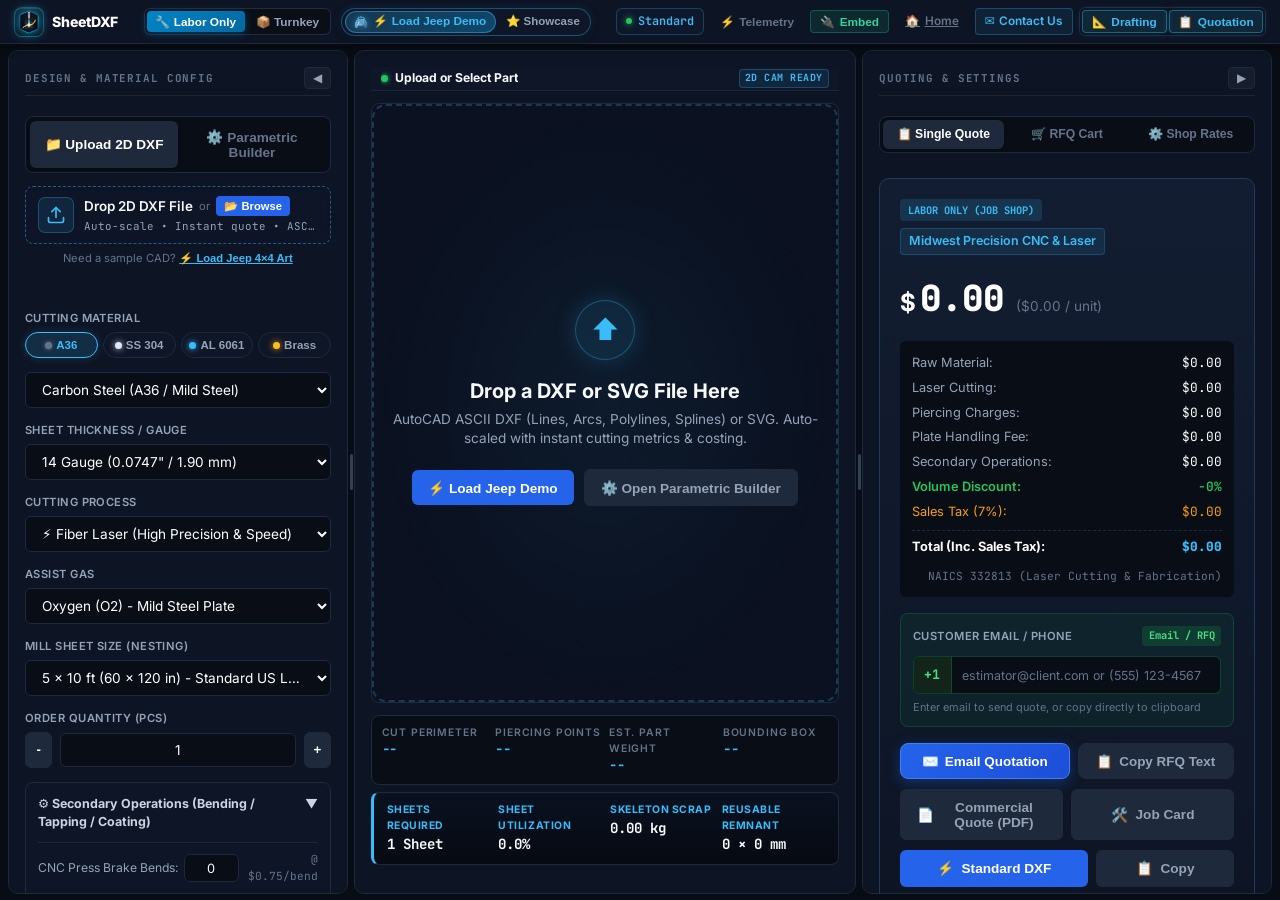
==== commit 444f14a4: "Deploy build: 2026-09-19 12:02:11" ====
--- a/app/index.html
+++ b/app/index.html
@@ -208,9 +208,9 @@
   <noscript>
     <link rel="stylesheet" href="https://fonts.googleapis.com/css2?family=Inter:wght@400;600;700&family=JetBrains+Mono:wght@500;700&display=swap" />
   </noscript>
-  <script type="module" crossorigin src="/assets/app-COM_KyAV.js"></script>
+  <script type="module" crossorigin src="/assets/app-CgBlCx-j.js"></script>
   <link rel="modulepreload" crossorigin href="/assets/auxiliary-3HlIIhEJ.js">
-  <link rel="stylesheet" crossorigin href="/assets/index-B2lfyPoC.css">
+  <link rel="stylesheet" crossorigin href="/assets/index--Pmab3Qe.css">
 </head>
 
 <body>
@@ -290,6 +290,13 @@
         <span class="badge-dot"></span>
         <span id="navCamName">Standard CAM</span>
       </div>
+
+      <!-- Telemetry & Activity Inspector Launcher -->
+      <button class="nav-panel-btn" id="btnOpenTelemetryModal"
+        title="Live Telemetry, Machine Identity & Activity Inspector (Ctrl+Shift+T)">
+        <span class="panel-btn-icon">⚡</span>
+        <span class="panel-btn-label">Telemetry</span>
+      </button>
 
       <!-- Embed Widget Script Modal Launcher -->
       <button class="nav-panel-btn embed-widget-nav-btn" id="btnOpenEmbedModal"
--- a/assets/index--Pmab3Qe.css
+++ b/assets/index--Pmab3Qe.css
@@ -0,0 +1 @@
+:root{--bg-main: #080c14;--bg-surface: #0d1424;--bg-elevated: #111827;--panel-bg: #0d1424;--panel-border: #1e293b;--panel-border-glow: rgba(56, 189, 248, .18);--accent-blue: #38bdf8;--accent-blue-dim: rgba(56, 189, 248, .12);--accent-green: #22c55e;--accent-amber: #f59e0b;--accent-red: #ef4444;--accent-purple: #a78bfa;--text-primary: #f8fafc;--text-secondary: #94a3b8;--text-muted: #64748b;--font-sans: "Inter", system-ui, -apple-system, BlinkMacSystemFont, "Segoe UI", Roboto, sans-serif;--font-mono: "JetBrains Mono", monospace;--space-1: 4px;--space-2: 8px;--space-3: 12px;--space-4: 16px;--space-6: 24px;--space-8: 32px;--radius-sm: 6px;--radius-md: 10px;--radius-lg: 14px;--radius-pill: 9999px;--shadow-panel: 0 4px 24px rgba(0, 0, 0, .5);--shadow-glow-blue: 0 0 16px rgba(56, 189, 248, .35);--shadow-glow-green: 0 0 12px rgba(34, 197, 94, .3)}*{box-sizing:border-box;margin:0;padding:0;scrollbar-width:thin;scrollbar-color:rgba(148,163,184,.28) transparent}::-webkit-scrollbar{width:5px;height:5px}::-webkit-scrollbar-track{background:transparent}::-webkit-scrollbar-thumb{background:#94a3b847;border-radius:9999px;transition:background .2s ease}::-webkit-scrollbar-thumb:hover{background:#38bdf8a6}::-webkit-scrollbar-corner{background:transparent}::-webkit-scrollbar-button{display:none;width:0;height:0}body{font-family:var(--font-sans);background-color:var(--bg-main);color:var(--text-primary);line-height:1.5;overflow-x:hidden}.top-nav,.app-header{position:sticky;top:0;display:flex;justify-content:space-between;align-items:center;padding:0 .85rem;background-color:var(--panel-bg);border-bottom:1px solid var(--panel-border);height:44px;min-height:44px;max-height:44px;flex-shrink:0;gap:.75rem;z-index:100;box-shadow:0 2px 10px #0006}.nav-left,.header-left{display:flex;align-items:center;gap:.65rem;flex-shrink:0}.header-center{display:flex;align-items:center;justify-content:center;gap:.6rem;flex:1;min-width:0}.brand-badge{display:inline-flex;align-items:center;gap:.5rem;background:#22c55e1a;border:1px solid rgba(34,197,94,.3);padding:.25rem .6rem;border-radius:9999px}.brand-logo{display:flex;align-items:center;gap:.55rem}.logo-icon-wrap{position:relative;width:30px;height:30px;display:flex;align-items:center;justify-content:center;border-radius:8px;background:radial-gradient(circle at 50% 30%,#38bdf829,#0b111ed9);border:1px solid rgba(56,189,248,.35);box-shadow:0 0 10px #38bdf833,inset 0 1px 1px #ffffff26;transition:all .25s cubic-bezier(.4,0,.2,1);cursor:pointer;flex-shrink:0}.logo-icon-wrap:hover{transform:scale(1.06);border-color:#38bdf8;box-shadow:0 0 16px #38bdf880,inset 0 1px 2px #ffffff4d}.brand-logo-img{width:24px;height:24px;object-fit:contain;filter:drop-shadow(0 0 5px rgba(0,245,255,.45));transition:filter .25s ease}.logo-icon-wrap:hover .brand-logo-img{filter:drop-shadow(0 0 10px rgba(0,245,255,.85))}.logo-icon{font-size:1.3rem;background:#38bdf81f;border:1px solid rgba(56,189,248,.3);border-radius:8px;width:36px;height:36px;display:flex;align-items:center;justify-content:center;box-shadow:0 0 10px #38bdf833}.brand-text{display:flex;flex-direction:column}.brand-title{margin:0;padding:0;font-size:.88rem;font-weight:800;letter-spacing:-.01em;color:#fff;line-height:1.1;white-space:nowrap}.sr-only{position:absolute;width:1px;height:1px;padding:0;margin:-1px;overflow:hidden;clip:rect(0,0,0,0);white-space:nowrap;border-width:0}.brand-subtitle{font-size:.64rem;font-weight:500;color:var(--text-muted);line-height:1.1;white-space:nowrap}.pulse-dot{width:8px;height:8px;border-radius:50%;background-color:var(--accent-green);box-shadow:0 0 8px var(--accent-green);animation:pulse 2s infinite}@keyframes pulse{0%,to{opacity:1;transform:scale(1)}50%{opacity:.4;transform:scale(.8)}}.brand-name{font-family:var(--font-mono);font-size:.75rem;font-weight:700;color:var(--accent-green);letter-spacing:.05em}.app-title{font-size:1.15rem;font-weight:700;letter-spacing:-.02em;color:#fff}.version-tag{font-family:var(--font-mono);font-size:.7rem;background:#1e293b;color:var(--text-secondary);padding:.15rem .4rem;border-radius:4px}.header-demo-pill{display:inline-flex;align-items:center;background:#0f172ae6;border:1px solid rgba(56,189,248,.35);border-radius:9999px;padding:2px 3px;gap:3px;box-shadow:0 2px 8px #0006,0 0 10px #38bdf826;transition:all .2s ease;height:28px;box-sizing:border-box}.header-demo-pill:hover{border-color:#38bdf8;box-shadow:0 2px 12px #00000080,0 0 16px #38bdf866}.header-demo-load-btn{display:inline-flex;align-items:center;gap:5px;background:linear-gradient(135deg,#38bdf833,#0ea5e959);border:1px solid rgba(56,189,248,.45);border-radius:9999px;color:#38bdf8;font-size:.74rem;font-weight:700;padding:.15rem .55rem;cursor:pointer;height:22px;line-height:1;transition:all .2s ease;white-space:nowrap}.header-demo-load-btn:hover{background:linear-gradient(135deg,#38bdf866,#0ea5e999);color:#fff;border-color:#38bdf8;box-shadow:0 0 8px #38bdf880}.header-demo-icon{width:14px;height:14px;filter:drop-shadow(0 0 3px rgba(56,189,248,.7));flex-shrink:0}.header-demo-showcase-btn{display:inline-flex;align-items:center;gap:3px;background:transparent;border:none;border-radius:9999px;color:#94a3b8;font-size:.72rem;font-weight:600;padding:.15rem .45rem;cursor:pointer;height:22px;line-height:1;transition:all .2s ease;white-space:nowrap}.header-demo-showcase-btn:hover{background:#ffffff14;color:#f8fafc}.nav-right,.header-right{display:flex;align-items:center;gap:.4rem;flex-shrink:0}.currency-toggle{display:flex;background:#090d16;padding:2px;border-radius:6px;border:1px solid var(--panel-border)}.currency-btn{background:none;border:none;color:var(--text-muted);padding:.2rem .5rem;font-size:.72rem;font-weight:600;border-radius:4px;cursor:pointer;transition:all .15s}.currency-btn:hover{color:#fff}.currency-btn.active{background:#1e293b;color:#38bdf8;font-weight:700}.cam-preset-badge,.cam-badge{display:flex;align-items:center;gap:.35rem;background:#0f172a;padding:.22rem .55rem;border-radius:6px;font-size:.74rem;font-weight:600;color:#38bdf8;font-family:var(--font-mono);border:1px solid rgba(56,189,248,.25);white-space:nowrap}.badge-dot{width:6px;height:6px;border-radius:50%;background-color:var(--accent-green);box-shadow:0 0 6px var(--accent-green);animation:pulse 2s infinite}.cam-label{color:var(--text-muted)}.cam-name{color:var(--accent-blue);font-weight:600;font-family:var(--font-mono)}.panel-toggles-group{display:flex;background:#090d16;padding:2px;border-radius:6px;border:1px solid var(--panel-border);gap:2px}.nav-panel-btn{display:inline-flex;align-items:center;gap:.28rem;background:transparent;border:1px solid transparent;color:var(--text-muted);padding:.22rem .55rem;font-size:.74rem;font-weight:600;border-radius:4px;cursor:pointer;transition:all .18s ease;white-space:nowrap}.nav-panel-btn:hover{color:#fff;background:#ffffff0f}.nav-panel-btn.active{background:#38bdf826;border-color:#38bdf866;color:var(--accent-blue);font-weight:700;box-shadow:0 0 8px #38bdf833}.embed-widget-nav-btn{background:#10b9811a!important;border:1px solid rgba(52,211,153,.3)!important;color:#34d399!important}.embed-widget-nav-btn:hover{background:#10b98138!important;border-color:#34d399!important;color:#fff!important}.nav-contact-btn{background:#38bdf814!important;border:1px solid rgba(56,189,248,.28)!important;color:#38bdf8!important;text-decoration:none!important}.nav-contact-btn:hover{background:#38bdf833!important;border-color:#38bdf8!important;color:#fff!important;box-shadow:0 0 10px #38bdf840}@media(max-width:1300px){.brand-subtitle{display:none!important}}@media(max-width:1050px){.top-nav,.app-header{padding:0 .5rem;gap:.4rem}.brand-title{font-size:.82rem}.cam-preset-badge{display:none!important}}.main-layout,.app-workspace{display:flex;align-items:stretch;gap:0;padding:.35rem .5rem;height:calc(100vh - 44px);position:relative;overflow:hidden}@media(max-width:900px){.main-layout,.app-workspace{flex-direction:column;height:auto;overflow-y:auto;gap:1rem;padding-bottom:2rem}.panel-left,.panel-right{width:100%!important;max-width:100%!important}.panel-center{width:100%!important;min-height:400px;height:52vh}.canvas-viewport{min-height:320px;height:100%}.splitter{display:none!important}.app-header,.top-nav{height:auto!important;min-height:44px;max-height:none!important;flex-wrap:wrap;padding:.45rem .75rem;gap:.4rem .6rem}.header-left{order:1;flex:0 0 auto}.header-right{order:2;flex:0 0 auto;margin-left:auto}.header-center{order:3;width:100%;flex:0 0 100%;justify-content:center;gap:.45rem;flex-wrap:wrap;padding-top:.35rem;border-top:1px solid rgba(255,255,255,.07)}}@media(max-width:540px){.app-header,.top-nav{padding:.35rem .5rem;gap:.35rem}.brand-title{font-size:.78rem}.logo-icon-wrap{width:26px;height:26px}.brand-logo-img{width:20px;height:20px}.mode-pill{padding:.18rem .42rem;font-size:.7rem}.header-demo-load-btn{padding:.15rem .42rem;font-size:.7rem}.header-demo-showcase-btn{padding:.15rem .35rem;font-size:.68rem}}@media(max-width:420px){.header-demo-showcase-btn{display:none}.header-demo-load-btn{gap:3px}.brand-title{font-size:.74rem}}.panel{background-color:var(--panel-bg);border:1px solid var(--panel-border);border-radius:10px;display:flex;flex-direction:column;overflow:hidden;position:relative}.panel-header-bar{display:flex;justify-content:space-between;align-items:center;padding-bottom:.4rem;border-bottom:1px solid rgba(255,255,255,.07);margin-bottom:.35rem}.panel-header-title{font-size:.68rem;font-weight:700;letter-spacing:.08em;color:var(--text-muted);font-family:var(--font-mono)}.collapse-icon-btn{background:#ffffff0a;border:1px solid var(--panel-border);color:var(--text-secondary);border-radius:4px;padding:.2rem .5rem;font-size:.75rem;cursor:pointer;transition:all .15s}.collapse-icon-btn:hover{background:#38bdf826;color:#fff;border-color:var(--accent-blue)}.panel-left{width:var(--left-width, 340px);min-width:250px;max-width:600px;flex-shrink:0;padding:1rem;overflow-y:auto;gap:.85rem}.panel-center{flex:1;min-width:320px;display:flex;flex-direction:column;padding:1rem;gap:.75rem;overflow:hidden}.panel-right{width:var(--right-width, 385px);min-width:360px;max-width:650px;flex-shrink:0;padding:1rem;overflow-y:auto;gap:.85rem}@media(min-width:901px)and (max-width:1199px){.panel-right{width:var(--right-width, 385px);min-width:360px}}@media(min-width:1200px){.panel-right{width:var(--right-width, 410px);min-width:385px;max-width:680px}}@media(min-width:1440px){.panel-right{width:var(--right-width, 430px);min-width:405px;max-width:720px}}@media(min-width:1600px){.panel-right{width:var(--right-width, 450px);min-width:420px;max-width:760px}}.panel-left.collapsed,.panel-right.collapsed{display:none!important}.splitter{width:10px;margin:0 -2px;display:flex;align-items:center;justify-content:center;cursor:col-resize;z-index:25;position:relative;user-select:none;touch-action:none}.splitter-handle{width:3px;height:36px;border-radius:2px;background:#334155;transition:all .2s ease}.splitter:hover .splitter-handle,.splitter.active .splitter-handle{background:#38bdf8;height:56px;box-shadow:0 0 10px #38bdf8cc}.splitter.disabled{display:none!important}body.resizing-horizontal{cursor:col-resize!important;user-select:none!important}body.resizing-horizontal svg{pointer-events:none!important}.restore-panel-btn{position:fixed;top:50%;transform:translateY(-50%);background:linear-gradient(180deg,#131d31,#0b1120);border:1.5px solid #38bdf8;color:#f8fafc;padding:.85rem .45rem;border-radius:8px;display:flex;flex-direction:column;align-items:center;gap:.5rem;cursor:pointer;z-index:1000;box-shadow:0 4px 20px #000000b3,0 0 12px #38bdf873;transition:all .2s cubic-bezier(.16,1,.3,1);font-size:.8rem;user-select:none}.restore-panel-btn:hover{background:#1e293b;border-color:#7dd3fc;box-shadow:0 6px 24px #000c,0 0 20px #38bdf8bf}.restore-left{left:0;border-top-left-radius:0;border-bottom-left-radius:0;border-left:none}.restore-left:hover{transform:translateY(-50%) translate(4px)}.restore-right{right:0;border-top-right-radius:0;border-bottom-right-radius:0;border-right:none}.restore-right:hover{transform:translateY(-50%) translate(-4px)}.restore-arrow{color:#38bdf8;font-size:.85rem;font-weight:700}.restore-icon{font-size:.9rem}.vertical-text{writing-mode:vertical-rl;text-orientation:mixed;transform:rotate(180deg);font-size:.72rem;font-weight:700;letter-spacing:.08em;font-family:var(--font-mono);white-space:nowrap;text-transform:uppercase}@media(max-width:900px){.restore-panel-btn{padding:.55rem .35rem;gap:.3rem}}@media(max-width:600px){.restore-panel-btn{padding:.4rem .25rem;gap:.2rem;font-size:.7rem}.restore-panel-btn .vertical-text{display:none!important}}.tab-group{display:grid;grid-template-columns:1fr 1fr;background:#090d16;padding:.25rem;border-radius:8px;border:1px solid var(--panel-border)}.tab-btn{background:none;border:none;color:var(--text-muted);padding:.5rem;font-size:.85rem;font-weight:600;border-radius:6px;cursor:pointer;transition:all .2s}.tab-btn.active{background:#1e293b;color:#fff;box-shadow:0 2px 4px #0003}.tab-group.right-tabs{grid-template-columns:repeat(3,1fr)!important;gap:3px;padding:3px}.tab-group.right-tabs .tab-btn{padding:.48rem .3rem;font-size:.76rem;font-weight:600;display:flex;align-items:center;justify-content:center;gap:.35rem;white-space:nowrap}.shape-selector{display:grid;grid-template-columns:1fr 1fr;gap:.5rem}.shape-btn{background:#131d31;border:1px solid #1e293b;color:var(--text-secondary);padding:.5rem;border-radius:6px;font-size:.85rem;font-weight:600;cursor:pointer;transition:all .15s}.shape-btn:hover{border-color:var(--accent-blue);color:#fff}.shape-btn.active{background:#38bdf826;border-color:var(--accent-blue);color:var(--accent-blue)}input[type=number]::-webkit-inner-spin-button,input[type=number]::-webkit-outer-spin-button{-webkit-appearance:none;margin:0}input[type=number]{-moz-appearance:textfield}.form-group{display:flex;flex-direction:column;gap:.35rem;margin-bottom:.85rem}.form-label{font-size:.7rem;font-weight:600;text-transform:uppercase;letter-spacing:.04em;color:var(--text-secondary)}.form-select,.form-input{background-color:#090d16;border:1px solid var(--panel-border);color:#fff;padding:.5rem .75rem;border-radius:6px;font-size:.85rem;font-family:inherit;outline:none;transition:border-color .2s;width:100%;max-width:100%;box-sizing:border-box;text-overflow:ellipsis}.form-select:focus,.form-input:focus{border-color:var(--accent-blue)}.label-row{display:flex;justify-content:space-between;align-items:center;margin-bottom:.2rem}.input-with-unit{display:inline-flex;align-items:center;background:#090d16;border:1px solid var(--panel-border);border-radius:6px;padding:.15rem .4rem;gap:.25rem;transition:border-color .2s,box-shadow .2s}.input-with-unit:focus-within{border-color:var(--accent-blue);box-shadow:0 0 0 1px #38bdf84d}.param-number-input{background:none;border:none;color:#38bdf8;font-family:var(--font-mono);font-weight:700;font-size:.85rem;width:68px;text-align:right;outline:none;-moz-appearance:textfield}.param-number-input::-webkit-outer-spin-button,.param-number-input::-webkit-inner-spin-button{-webkit-appearance:none;margin:0}.unit-text{font-family:var(--font-mono);font-size:.72rem;color:var(--text-muted)}.divider{border:0;height:1px;background:var(--panel-border);margin:.5rem 0}.qty-control{display:flex;align-items:center;gap:.5rem}.qty-btn{background:#1e293b;border:1px solid var(--panel-border);color:#fff;width:36px;height:36px;border-radius:6px;font-weight:700;cursor:pointer}.qty-btn:hover{background:#334155}.text-center{text-align:center}.upload-dropzone{border:1.5px dashed rgba(56,189,248,.45);border-radius:8px;padding:.55rem .75rem;cursor:pointer;background:#0f172a99;backdrop-filter:blur(8px);transition:all .2s ease-in-out}.upload-dropzone:hover,.upload-dropzone.dragover{border-color:#38bdf8;background:#38bdf814;box-shadow:0 0 14px #38bdf833;transform:translateY(-1px)}.dropzone-compact-inner{display:flex;align-items:center;gap:.65rem;text-align:left}.upload-icon-badge{width:36px;height:36px;border-radius:7px;background:#38bdf81a;border:1px solid rgba(56,189,248,.28);display:flex;align-items:center;justify-content:center;color:#38bdf8;flex-shrink:0;transition:all .2s ease}.upload-dropzone:hover .upload-icon-badge,.upload-dropzone.dragover .upload-icon-badge{background:#38bdf838;border-color:#38bdf8;color:#fff;transform:scale(1.05)}.upload-text-group{flex:1;min-width:0;display:flex;flex-direction:column;gap:2px}.upload-main-line{display:flex;align-items:center;gap:6px;flex-wrap:nowrap}.upload-title{font-weight:600;font-size:.84rem;color:#f8fafc;white-space:nowrap}.upload-or{font-size:.7rem;color:#64748b}.upload-browse-pill{font-size:.7rem;padding:2px 7px;border-radius:4px;line-height:1.25;white-space:nowrap;font-weight:600;pointer-events:none}.upload-sub{font-size:.68rem;color:#94a3b8;white-space:nowrap;overflow:hidden;text-overflow:ellipsis;font-family:var(--font-mono, monospace)}.file-input-hidden{display:none}.file-info{display:flex;flex-direction:column;gap:.5rem;background:#0f172ad9;border:1px solid rgba(56,189,248,.25);padding:.7rem .85rem;border-radius:8px;margin-top:.75rem;font-size:.8rem;box-sizing:border-box;width:100%}.file-info-header{display:flex;align-items:center;justify-content:space-between;gap:.5rem;width:100%}.file-name{font-weight:600;color:#f8fafc;overflow:hidden;text-overflow:ellipsis;white-space:nowrap;max-width:180px;display:inline-block;cursor:pointer;transition:color .15s ease}.file-name:hover{color:#38bdf8;text-decoration:underline dotted rgba(56,189,248,.6);text-underline-offset:3px}.file-status{color:#4ade80;background:#22c55e26;border:1px solid rgba(34,197,94,.3);font-weight:700;font-size:.68rem;padding:2px 7px;border-radius:9999px;white-space:nowrap;flex-shrink:0;text-transform:uppercase;letter-spacing:.02em}.dxf-unit-bar{display:flex;align-items:center;justify-content:space-between;gap:.5rem;background:#0284c71f;border:1px solid rgba(56,189,248,.3);border-radius:6px;padding:6px 8px;width:100%;box-sizing:border-box}.canvas-top-bar{display:flex;justify-content:space-between;align-items:center;padding:.15rem .65rem;background:#0f172abf;border-bottom:1px solid rgba(255,255,255,.06);min-height:24px;height:24px;flex-shrink:0}.canvas-status{display:flex;align-items:center;gap:.4rem;font-weight:700;font-size:.76rem;color:#f8fafc;white-space:nowrap;overflow:hidden;text-overflow:ellipsis}.status-indicator{width:7px;height:7px;border-radius:50%;background:var(--accent-green);box-shadow:0 0 5px var(--accent-green);flex-shrink:0}.canvas-top-telemetry{display:flex;align-items:center}.telemetry-pill{font-family:var(--font-mono);font-size:.62rem;font-weight:700;color:#38bdf8;background:#38bdf81a;border:1px solid rgba(56,189,248,.25);padding:1px 5px;border-radius:4px;letter-spacing:.05em}.canvas-header,.canvas-slim-toolbar{display:flex;justify-content:space-between;align-items:center;padding:.15rem .55rem;border-bottom:1px solid var(--panel-border);min-height:28px;height:28px;flex-shrink:0;background:#0b1120f2}.canvas-header.hidden,.canvas-slim-toolbar.hidden{display:none!important}.canvas-full-controls{display:flex;align-items:center;gap:.35rem;flex-wrap:nowrap;overflow-x:auto;scrollbar-width:none}.canvas-full-controls::-webkit-scrollbar{display:none}.sim-btn.slim-btn{padding:.12rem .45rem;font-size:.69rem;height:22px;border-radius:4px;white-space:nowrap;flex-shrink:0}.sim-speed-select.slim-select{height:22px;padding:.1rem .3rem;font-size:.67rem;border-radius:4px;flex-shrink:0}.sim-pill-toggle.slim-toggle{height:22px;padding:.12rem .4rem;font-size:.67rem;border-radius:4px;white-space:nowrap;flex-shrink:0}.view-btn.slim-btn{height:22px;padding:.12rem .45rem;font-size:.69rem;border-radius:4px;white-space:nowrap;flex-shrink:0}.units-toggle.slim-units{padding:1px;height:22px;border-radius:4px;flex-shrink:0}.unit-btn.slim-unit-btn{padding:.1rem .35rem;font-size:.67rem;height:20px;border-radius:3px}.slim-demo-btn{height:22px;padding:.12rem .45rem;font-size:.69rem;border-radius:12px;white-space:nowrap;flex-shrink:0;margin-left:0}.canvas-action-btn.slim-action-btn{height:22px;padding:.12rem .45rem;font-size:.69rem;border-radius:4px;white-space:nowrap;flex-shrink:0}.units-toggle{display:flex;background:#090d16;padding:2px;border-radius:6px;border:1px solid var(--panel-border)}.unit-btn{background:none;border:none;color:var(--text-muted);padding:.2rem .6rem;font-size:.75rem;font-weight:700;border-radius:4px;cursor:pointer}.unit-btn.active{background:#1e293b;color:#fff}.canvas-viewport{flex:1;min-height:220px;background-color:#0b1120;border-radius:8px;border:1px solid #1e293b;overflow:hidden;position:relative;display:flex;flex-direction:column;align-items:center;justify-content:center;width:100%;container-type:inline-size;container-name:canvas-view}.svg-container{width:100%;height:100%;flex:1;display:flex;align-items:center;justify-content:center;overflow:hidden;position:relative;cursor:grab;user-select:none}.svg-container.is-dragging{cursor:grabbing!important}.svg-container svg{max-width:100%;max-height:100%;transition:transform .05s ease-out;transform-origin:center center;pointer-events:auto}.canvas-bbox-badge{position:absolute;bottom:12px;left:14px;background:#0f172aeb;backdrop-filter:blur(8px);-webkit-backdrop-filter:blur(8px);border:1px solid rgba(56,189,248,.4);color:#facc15;font-family:var(--font-mono);font-size:.74rem;font-weight:700;padding:4px 10px;border-radius:6px;box-shadow:0 4px 14px #00000073;z-index:25;user-select:none;pointer-events:none;letter-spacing:.03em;transition:all .2s ease}.canvas-zoom-controls{position:absolute;bottom:12px;right:14px;display:flex;align-items:center;gap:2px;background:#0f172aeb;backdrop-filter:blur(8px);-webkit-backdrop-filter:blur(8px);border:1px solid rgba(100,116,139,.4);padding:3px 6px;border-radius:8px;box-shadow:0 4px 16px #00000080;z-index:25;user-select:none;transition:all .2s ease}.zoom-btn{background:transparent;border:none;color:#cbd5e1;font-size:.76rem;width:26px;height:26px;display:flex;align-items:center;justify-content:center;border-radius:5px;cursor:pointer;transition:all .15s ease;position:relative}.zoom-btn:hover{background:#ffffff1f;color:#fff}.zoom-btn-icon{display:inline-flex;align-items:center;justify-content:center;line-height:1;font-size:.82rem}.zoom-btn-label{line-height:1;transition:opacity .15s ease}.zoom-measure-btn{width:auto;min-height:26px;padding:0 .55rem;font-weight:700;font-family:var(--font-sans);color:#cbd5e1;font-size:.72rem;border-right:1px solid rgba(255,255,255,.12);border-radius:4px 0 0 4px;gap:4px;position:relative}.zoom-measure-btn:hover{color:#38bdf8;background:#38bdf826}.zoom-measure-btn.active{background:linear-gradient(135deg,#38bdf84d,#0284c773);color:#38bdf8;border-color:#38bdf8b3;box-shadow:0 0 10px #38bdf866}.zoom-measure-btn.active:after{content:"";position:absolute;top:2px;right:2px;width:5px;height:5px;background:#38bdf8;border-radius:50%;box-shadow:0 0 6px #38bdf8}.zoom-display{font-family:var(--font-mono);font-size:.72rem;font-weight:700;color:#38bdf8;min-width:42px;text-align:center;padding:0 3px}.zoom-fit-btn{width:auto;min-height:26px;padding:0 .5rem;font-weight:700;font-family:var(--font-mono);color:#94a3b8;font-size:.72rem;border-left:1px solid rgba(255,255,255,.12);border-radius:0 4px 4px 0;gap:4px}.zoom-fit-btn:hover{color:#38bdf8;background:#38bdf826}@container canvas-view (max-width: 580px){.zoom-measure-btn .zoom-btn-label,.zoom-fit-btn .zoom-btn-label{display:none}.zoom-measure-btn,.zoom-fit-btn{width:28px;padding:0;justify-content:center;gap:0}.zoom-display{min-width:36px;font-size:.7rem}}@media(max-width:1200px){.zoom-measure-btn .zoom-btn-label,.zoom-fit-btn .zoom-btn-label{display:none}.zoom-measure-btn,.zoom-fit-btn{width:28px;padding:0;justify-content:center;gap:0}.zoom-display{min-width:36px;font-size:.7rem}}@container canvas-view (max-width: 440px){.canvas-bbox-badge{bottom:auto;top:10px;left:10px;padding:3px 8px;font-size:.68rem}.canvas-zoom-controls{bottom:8px;right:8px;padding:2px 4px;gap:1px}.zoom-btn{width:24px;height:24px;font-size:.7rem}.zoom-measure-btn,.zoom-fit-btn{width:26px}}@media(max-width:850px){.canvas-bbox-badge{bottom:auto;top:10px;left:10px;padding:3px 8px;font-size:.68rem}.canvas-zoom-controls{bottom:8px;right:8px;padding:2px 4px;gap:1px}.zoom-btn{width:24px;height:24px;font-size:.7rem}.zoom-measure-btn,.zoom-fit-btn{width:26px}}.measure-hud-pill{position:absolute;top:10px;left:50%;transform:translate(-50%);background:#0b1120f0;backdrop-filter:blur(12px);-webkit-backdrop-filter:blur(12px);border:1px solid rgba(56,189,248,.38);border-radius:9999px;padding:3px 6px 3px 10px;box-shadow:0 4px 20px #000000a6,0 0 12px #38bdf826;z-index:30;user-select:none;display:flex;flex-direction:row;align-items:center;gap:7px;max-width:calc(100% - 24px);transition:opacity .2s ease,box-shadow .2s ease;cursor:grab}.measure-hud-pill:active{cursor:grabbing}.measure-hud-pill.hidden{display:none!important}.measure-hud-drag-handle{display:flex;align-items:center;gap:5px;flex-shrink:0}.measure-hud-icon{font-size:.8rem;line-height:1}.measure-hud-badge{font-size:.58rem;font-weight:800;padding:1px 5px;border-radius:9999px;background:#22c55e2e;border:1px solid rgba(34,197,94,.45);color:#4ade80;font-family:var(--font-mono);letter-spacing:.05em;line-height:1.2}.measure-hud-sep{width:1px;height:14px;background:#ffffff1f;flex-shrink:0}.measure-hud-item{display:flex;align-items:baseline;gap:4px;background:transparent;border:none;border-radius:0;padding:0 2px;flex-shrink:0}.measure-hud-item.highlight{background:#facc151f;border:1px solid rgba(250,204,21,.35);border-radius:9999px;padding:2px 7px}.measure-hud-item .m-label{font-size:.62rem;font-weight:800;color:#94a3b8;text-transform:uppercase;letter-spacing:.04em;line-height:1}.measure-hud-item .m-val{font-family:var(--font-mono);font-size:.76rem;font-weight:700;color:#f8fafc;white-space:nowrap;line-height:1}.measure-hud-item.highlight .m-val{color:#facc15;font-weight:800}.measure-hud-item .m-sub{font-family:var(--font-mono);font-size:.62rem;color:#94a3b8;font-weight:500;white-space:nowrap;line-height:1}.measure-hud-tip-compact{font-size:.64rem;color:#94a3b8;white-space:nowrap;max-width:150px;overflow:hidden;text-overflow:ellipsis;flex-shrink:1;padding:0 2px}.measure-hud-close{background:#ffffff0f;border:1px solid rgba(255,255,255,.1);color:#94a3b8;font-size:.72rem;cursor:pointer;width:18px;height:18px;border-radius:9999px;display:flex;align-items:center;justify-content:center;line-height:1;flex-shrink:0;transition:all .15s ease}.measure-hud-close:hover{color:#ef4444;background:#ef444433;border-color:#ef444466}.svg-container.measuring,.svg-container.measuring svg{cursor:crosshair!important}.cad-measure-overlay{pointer-events:none}.canvas-action-btn{display:inline-flex;align-items:center;gap:.35rem;background:#38bdf81f;border:1px solid rgba(56,189,248,.35);color:#38bdf8;padding:.25rem .65rem;border-radius:6px;font-size:.74rem;font-weight:700;cursor:pointer;transition:all .2s ease;white-space:nowrap}.canvas-action-btn:hover{background:#38bdf840;color:#fff;box-shadow:0 0 12px #38bdf866;transform:translateY(-1px)}.canvas-action-btn:active{transform:translateY(0)}.hud-bar{display:grid;grid-template-columns:repeat(4,1fr);gap:.5rem;background:#090d16;padding:.6rem;border-radius:8px;border:1px solid var(--panel-border)}.hud-item{display:flex;flex-direction:column}.hud-label{font-size:.65rem;text-transform:uppercase;letter-spacing:.05em;color:var(--text-muted)}.hud-val{font-family:var(--font-mono);font-size:.85rem;font-weight:700;color:#fff}.dfm-container{display:flex;flex-direction:column;gap:.4rem;max-height:155px;overflow-y:auto;overflow-x:hidden;padding-right:.35rem;flex-shrink:0;overscroll-behavior:contain;scroll-behavior:smooth}.dfm-container::-webkit-scrollbar{width:6px}.dfm-container::-webkit-scrollbar-track{background:#0b112099;border-radius:4px}.dfm-container::-webkit-scrollbar-thumb{background:#f59e0b73;border-radius:4px;border:1px solid rgba(245,158,11,.2)}.dfm-container::-webkit-scrollbar-thumb:hover{background:#f59e0bbf}.dfm-scroll-header{display:flex;align-items:center;justify-content:space-between;padding:.25rem .5rem;background:#0f172ad9;border:1px solid rgba(255,255,255,.08);border-radius:4px;font-size:.7rem;color:#94a3b8;position:sticky;top:0;z-index:5;backdrop-filter:blur(8px)}.dfm-scroll-badge{display:inline-block;padding:.1rem .4rem;background:#f59e0b33;border:1px solid rgba(245,158,11,.4);border-radius:3px;color:#fbbf24;font-weight:700;margin-right:.35rem;font-size:.65rem}.dfm-scroll-hint{font-size:.65rem;color:#38bdf8;font-weight:600;letter-spacing:.02em}.dfm-pill,.dfm-badge{display:flex;align-items:center;gap:.5rem;padding:.45rem .75rem;border-radius:6px;font-size:.78rem;font-weight:600}.dfm-pill.dfm-success,.dfm-badge.success{background:#22c55e1a;border:1px solid rgba(34,197,94,.3);color:#4ade80}.dfm-pill.dfm-warning,.dfm-badge.warning{background:#f59e0b1a;border:1px solid rgba(245,158,11,.3);color:#fbbf24}.dfm-pill.dfm-error,.dfm-badge.error{background:#ef44441a;border:1px solid rgba(239,68,68,.3);color:#f87171}.dfm-icon{font-size:1rem;flex-shrink:0}.dfm-text{flex:1}.dfm-pill.dfm-pill-hole{cursor:pointer;transition:all .15s ease-in-out}.dfm-pill.dfm-pill-hole:hover,.dfm-pill.is-active-target{background:#f59e0b38;border-color:#f59e0b;transform:translate(4px);box-shadow:0 0 12px #f59e0b59}.dfm-pill.dfm-error.dfm-pill-hole:hover,.dfm-pill.dfm-error.is-active-target{background:#ef444440;border-color:#ef4444;box-shadow:0 0 12px #ef444466}.dfm-locate-chip{display:inline-flex;align-items:center;gap:.25rem;padding:.15rem .45rem;background:#38bdf826;border:1px solid rgba(56,189,248,.4);border-radius:4px;color:#38bdf8;font-size:.7rem;font-family:JetBrains Mono,monospace;font-weight:700;margin-left:auto;white-space:nowrap}.dfm-pill:hover .dfm-locate-chip,.dfm-pill.is-active-target .dfm-locate-chip{background:#38bdf8;color:#0b1120}.quote-card{background:linear-gradient(180deg,#131d31,#0d1525);border:1px solid #1e3a5f;border-radius:10px;padding:1.25rem;display:flex;flex-direction:column;gap:1rem}.quote-header{display:flex;flex-direction:column;align-items:flex-start;gap:.4rem}.quote-badge{font-family:var(--font-mono);font-size:.65rem;font-weight:700;background:#38bdf826;color:var(--accent-blue);padding:.2rem .5rem;border-radius:4px}.shop-name{font-size:.75rem;color:var(--text-secondary)}.price-display{display:flex;align-items:baseline;gap:.25rem}.currency{font-size:1.5rem;font-weight:700;color:#fff}.price-amount{font-family:var(--font-mono);font-size:2.25rem;font-weight:800;color:#fff;letter-spacing:-.03em}.price-sub{font-size:.85rem;color:var(--text-muted);margin-left:.5rem}.min-order-pill{background:#f59e0b26;border:1px solid rgba(245,158,11,.3);color:#fbbf24;padding:.3rem .6rem;border-radius:4px;font-size:.72rem;font-weight:600}.quote-breakdown{display:flex;flex-direction:column;gap:.35rem;background:#090d16;padding:.75rem;border-radius:6px;font-size:.8rem}.breakdown-row{display:flex;justify-content:space-between;color:var(--text-secondary)}.breakdown-row span:last-child{font-family:var(--font-mono);color:#fff}.discount-row span{color:var(--accent-green)!important;font-weight:600}.action-stack{display:flex;flex-direction:column;gap:.6rem}.btn{display:inline-flex;align-items:center;justify-content:center;gap:.5rem;border:none;border-radius:6px;font-weight:600;font-size:.85rem;padding:.6rem 1rem;cursor:pointer;transition:all .15s ease-in-out}.btn-lg{padding:.75rem 1rem;font-size:.9rem}.btn-sm{padding:.35rem .6rem;font-size:.75rem}.btn-primary{background:#2563eb;color:#fff}.btn-primary:hover{background:#1d4ed8}.btn-accent{background:#059669;color:#fff}.btn-whatsapp{background:#16a34a;color:#fff;box-shadow:0 4px 12px #16a34a40}.btn-whatsapp:hover{background:#15803d}.btn-email{background:linear-gradient(135deg,#2563eb,#1d4ed8);color:#fff;box-shadow:0 4px 14px #2563eb59;border:1px solid #3b82f6;font-weight:700}.btn-email:hover{background:linear-gradient(135deg,#1d4ed8,#1e40af);box-shadow:0 6px 18px #2563eb80;transform:translateY(-1px)}.market-toggle{display:flex;background:#090d16;padding:3px;border-radius:8px;border:1px solid var(--panel-border)}.market-btn{background:none;border:none;color:var(--text-muted);padding:.3rem .65rem;font-size:.75rem;font-weight:700;border-radius:6px;cursor:pointer;transition:all .2s}.market-btn.active{background:#1e293b;color:#fff;box-shadow:0 1px 3px #0000004d}.gst-row span{color:var(--accent-amber)!important}.total-inc-gst{border-top:1px dashed var(--panel-border);padding-top:.4rem;margin-top:.2rem}.admin-card{background:#090d16;border:1px solid var(--panel-border);border-radius:10px;padding:1.25rem;display:flex;flex-direction:column;gap:.85rem}.admin-header h3{font-size:.95rem;font-weight:700}.admin-sub{font-size:.72rem;color:var(--text-muted)}.radio-group{display:flex;flex-direction:column;gap:.4rem;font-size:.8rem}.radio-item{display:flex;align-items:center;gap:.4rem;color:var(--text-secondary);cursor:pointer}.modal-backdrop{position:fixed;inset:0;background:#000000bf;display:flex;align-items:center;justify-content:center;z-index:999}.modal-card{background:var(--panel-bg);border:1px solid var(--panel-border);border-radius:10px;width:90%;max-width:480px;overflow:hidden;box-shadow:0 20px 25px -5px #00000080}.modal-header{display:flex;justify-content:space-between;align-items:center;padding:1rem 1.25rem;border-bottom:1px solid var(--panel-border)}.close-btn{background:none;border:none;color:var(--text-muted);font-size:1.5rem;cursor:pointer}.modal-body{padding:1.25rem;font-size:.88rem;color:var(--text-secondary);display:flex;flex-direction:column;gap:.75rem}.modal-footer{display:flex;justify-content:flex-end;gap:.75rem;padding:1rem 1.25rem;border-top:1px solid var(--panel-border);background:#090d16}.hidden{display:none!important}.whatsapp-box{background:#16a34a14;border:1px solid rgba(22,163,74,.25);border-radius:8px;padding:.75rem;display:flex;flex-direction:column;gap:.4rem}.phone-badge{font-family:var(--font-mono);font-size:.65rem;font-weight:700;background:#16a34a33;color:#4ade80;padding:.15rem .4rem;border-radius:4px}.phone-input-group{display:flex;align-items:center;background:#090d16;border:1px solid rgba(22,163,74,.35);border-radius:6px;overflow:hidden;transition:border-color .2s,box-shadow .2s}.phone-input-group:focus-within{border-color:#22c55e;box-shadow:0 0 0 1px #22c55e4d}.phone-prefix{background:#13241b;color:#4ade80;font-family:var(--font-mono);font-weight:700;font-size:.82rem;padding:.5rem .65rem;border-right:1px solid rgba(22,163,74,.3);user-select:none}.phone-input{flex:1;background:transparent;border:none;color:#fff;font-family:var(--font-mono);font-size:.85rem;padding:.5rem .65rem;outline:none}.phone-input::placeholder{color:var(--text-muted);font-size:.78rem;font-family:var(--font-sans)}.phone-hint{font-size:.68rem;color:var(--text-muted);line-height:1.3}.admin-card{background:linear-gradient(180deg,#111a2e,#0a101d);border:1px solid rgba(56,189,248,.22);border-radius:12px;padding:1rem .95rem;display:flex;flex-direction:column;gap:1rem;box-shadow:0 10px 28px -6px #0009,inset 0 1px #ffffff0d}.admin-header{display:flex;flex-direction:column;gap:.35rem;padding-bottom:.75rem;border-bottom:1px solid rgba(255,255,255,.07)}.admin-title-row{display:flex;justify-content:space-between;align-items:center;gap:.5rem;flex-wrap:wrap}.admin-title-left{display:flex;align-items:center;gap:.5rem;min-width:0}.admin-icon-box{width:28px;height:28px;border-radius:7px;background:#38bdf81f;border:1px solid rgba(56,189,248,.3);display:flex;align-items:center;justify-content:center;font-size:.95rem;flex-shrink:0;box-shadow:0 0 10px #38bdf833}.admin-heading{font-size:.92rem;font-weight:800;letter-spacing:-.01em;color:#fff;line-height:1.2;white-space:nowrap}.admin-sub{font-size:.72rem;color:var(--text-muted, #94a3b8);line-height:1.35;margin:0}.save-badge{font-family:var(--font-mono);font-size:.65rem;font-weight:700;color:#4ade80;background:#22c55e1f;border:1px solid rgba(34,197,94,.35);padding:.2rem .5rem;border-radius:20px;transition:all .2s ease;display:inline-flex;align-items:center;gap:.25rem;white-space:nowrap;box-shadow:0 0 8px #22c55e26}.save-badge.saving{color:#38bdf8;background:#38bdf826;border-color:#38bdf866;box-shadow:0 0 10px #38bdf84d}.admin-section{display:flex;flex-direction:column;gap:.65rem}.admin-section-header{display:flex;align-items:center;gap:.5rem;margin-bottom:.1rem}.section-tag{font-family:var(--font-mono);font-size:.62rem;font-weight:800;letter-spacing:.08em;color:var(--text-muted);text-transform:uppercase}.input-adornment-wrap{position:relative;display:flex;align-items:center;width:100%}.input-icon-adornment{position:absolute;left:.65rem;font-size:.85rem;pointer-events:none;opacity:.75}.input-adornment-wrap .custom-admin-input{padding-left:2.1rem}.custom-admin-input{width:100%;background:#090d16d9;border:1px solid rgba(148,163,184,.18);color:#fff;padding:.48rem .7rem;border-radius:6px;font-size:.82rem;font-family:var(--font-sans);transition:all .2s ease}.custom-admin-input:focus{border-color:var(--accent-blue);box-shadow:0 0 0 2px #38bdf840;background:#090d16f2}.rate-numeric-input{font-family:var(--font-mono)!important;font-weight:700;color:#38bdf8!important}.admin-two-col-grid{display:grid;grid-template-columns:1fr 1fr;gap:.6rem}.admin-two-col-grid .form-group{margin-bottom:0}.admin-card .form-label{font-size:.67rem;font-weight:600;letter-spacing:.035em;line-height:1.25}.admin-card .checkbox-label{font-size:.7rem;line-height:1.25}.admin-rates-box{background:linear-gradient(180deg,#0e1728,#0a101d);border:1px solid rgba(56,189,248,.3);border-top:2.5px solid #38bdf8;border-radius:9px;padding:.85rem .85rem .95rem;display:flex;flex-direction:column;gap:.7rem;box-shadow:0 4px 20px #00000059}.rates-box-title{display:flex;justify-content:space-between;align-items:center;gap:.5rem}.rates-title-left{display:flex;align-items:center;gap:.35rem}.rates-bolt-icon{font-size:.8rem;color:var(--accent-amber)}.active-rates-label{font-size:.76rem;font-weight:800;letter-spacing:-.01em;color:#fff;white-space:nowrap}.badge-active-gauge{font-family:var(--font-mono);font-size:.68rem;font-weight:700;color:#38bdf8;background:#38bdf824;border:1px solid rgba(56,189,248,.4);padding:.18rem .55rem;border-radius:5px;letter-spacing:.02em;box-shadow:0 0 10px #38bdf833;white-space:nowrap}.rates-grid{display:grid;grid-template-columns:1fr 1fr;gap:.6rem}.rate-item{display:flex;flex-direction:column;gap:.25rem;min-width:0}.rate-label{font-size:.64rem;font-weight:700;text-transform:uppercase;letter-spacing:.03em;color:#94a3b8;white-space:normal;line-height:1.25;overflow:hidden;text-overflow:ellipsis}.rate-input{width:100%;font-family:var(--font-mono);font-size:.88rem;font-weight:700;color:#38bdf8;background:#070b14;border:1px solid rgba(56,189,248,.25);border-radius:6px;padding:.42rem .55rem;transition:all .2s ease}.rate-input:focus{border-color:#38bdf8;box-shadow:0 0 0 2px #38bdf84d,0 0 12px #38bdf840;color:#fff;background:#0b1120}.custom-admin-select{background-color:#090d16d9;border:1px solid rgba(148,163,184,.18);color:#fff;padding:.48rem .7rem;border-radius:6px;font-size:.82rem;width:100%;outline:none;transition:border-color .2s}.custom-admin-select:focus{border-color:var(--accent-blue);box-shadow:0 0 0 2px #38bdf840}.label-with-val{display:flex;justify-content:space-between;align-items:center;margin-bottom:.25rem}.slider-val-badge{font-family:var(--font-mono);font-size:.72rem;font-weight:700;color:#38bdf8;background:#38bdf81a;border:1px solid rgba(56,189,248,.25);padding:.12rem .45rem;border-radius:4px}input[type=range],.form-slider,.admin-slider{-webkit-appearance:none;appearance:none;width:100%;height:8px;background:linear-gradient(to right,#38bdf8 0%,#38bdf8 var(--slider-fill, 33.3%),#1e293b var(--slider-fill, 33.3%),#1e293b 100%);border-radius:9999px;outline:none!important;border:none!important;cursor:pointer;margin:.6rem 0;box-shadow:inset 0 1px 3px #0009;transition:background .15s ease}input[type=range]:focus,input[type=range]:focus-visible,.form-slider:focus,.admin-slider:focus,.form-slider:focus-visible,.admin-slider:focus-visible{outline:none!important;outline-offset:0!important;border:none!important;box-shadow:inset 0 1px 3px #0009,0 0 0 1px #38bdf859!important}input[type=range]::-webkit-slider-runnable-track,.form-slider::-webkit-slider-runnable-track,.admin-slider::-webkit-slider-runnable-track{width:100%;height:8px;border-radius:9999px;border:none!important;background:transparent}input[type=range]::-webkit-slider-thumb,.form-slider::-webkit-slider-thumb,.admin-slider::-webkit-slider-thumb{-webkit-appearance:none;appearance:none;width:18px;height:18px;border-radius:50%;background:#38bdf8;border:2.5px solid #0b1120;box-shadow:0 0 8px #38bdf899;cursor:grab;margin-top:-5px;transition:transform .15s ease,box-shadow .15s ease,background-color .15s ease}input[type=range]::-webkit-slider-thumb:hover,.form-slider::-webkit-slider-thumb:hover,.admin-slider::-webkit-slider-thumb:hover{transform:scale(1.15);background:#7dd3fc;box-shadow:0 0 14px #38bdf8d9}input[type=range]::-webkit-slider-thumb:active,.form-slider::-webkit-slider-thumb:active,.admin-slider::-webkit-slider-thumb:active{cursor:grabbing;transform:scale(1.25);background:#38bdf8;box-shadow:0 0 18px #38bdf8}input[type=range]::-moz-range-track,.form-slider::-moz-range-track,.admin-slider::-moz-range-track{width:100%;height:8px;background:#1e293b;border-radius:9999px;border:none!important}input[type=range]::-moz-range-thumb,.form-slider::-moz-range-thumb,.admin-slider::-moz-range-thumb{width:18px;height:18px;border-radius:50%;background:#38bdf8;border:2.5px solid #0b1120;box-shadow:0 0 8px #38bdf899;cursor:grab;transition:transform .15s ease,box-shadow .15s ease}input[type=range]::-moz-range-thumb:hover,.form-slider::-moz-range-thumb:hover,.admin-slider::-moz-range-thumb:hover{transform:scale(1.15);box-shadow:0 0 14px #38bdf8d9}input[type=range]::-moz-range-progress,.form-slider::-moz-range-progress,.admin-slider::-moz-range-progress{background:#38bdf8;height:8px;border-radius:9999px}.btn-benchmark-reset{display:inline-flex;align-items:center;justify-content:center;gap:.45rem;background:#ef444414;border:1px solid rgba(239,68,68,.25);color:#f87171;font-size:.78rem;font-weight:700;padding:.55rem .85rem;border-radius:6px;cursor:pointer;transition:all .2s ease}.btn-benchmark-reset:hover{background:#ef44442e;border-color:#ef444480;color:#fca5a5;box-shadow:0 0 14px #ef444440;transform:translateY(-1px)}.btn-benchmark-reset:active{transform:translateY(0)}.btn-secondary{background:#1e293b;border:1px solid var(--panel-border);color:var(--text-secondary)}.btn-secondary:hover{background:#334155;color:#fff}.canvas-bottom-hud-wrapper{display:flex;flex-direction:column;position:relative;width:100%;flex-shrink:0;transition:all .25s cubic-bezier(.16,1,.3,1)}.bottom-hud-expanded-content{display:flex;flex-direction:column;gap:.45rem;position:relative;width:100%}.bottom-hud-fold-btn{position:absolute;top:4px;right:6px;z-index:20}.bottom-hud-folded-bar{display:flex;align-items:center;justify-content:space-between;width:100%;padding:.35rem .75rem;background:#090d16;border:1px solid var(--panel-border);border-radius:6px;cursor:pointer;transition:all .2s ease;user-select:none}.bottom-hud-folded-bar:hover{border-color:#38bdf8;background:#0f172af2;box-shadow:0 0 10px #38bdf840}.bottom-hud-folded-info{display:flex;align-items:center;gap:.65rem;overflow:hidden;text-overflow:ellipsis;white-space:nowrap}.bottom-hud-folded-badge{font-size:.72rem;font-weight:700;color:#38bdf8;display:flex;align-items:center;gap:.35rem}.bottom-hud-folded-summary{font-size:.74rem;color:#cbd5e1;font-family:var(--font-mono);font-weight:600}.bottom-hud-folded-bar:hover .bottom-hud-folded-summary{color:#fff}.hud-fold-btn,.hud-expand-btn{display:inline-flex;align-items:center;justify-content:center;gap:.3rem;background:#0f172ad9;border:1px solid rgba(100,116,139,.35);color:#94a3b8;padding:.18rem .55rem;border-radius:5px;font-size:.7rem;font-weight:600;cursor:pointer;transition:all .2s cubic-bezier(.16,1,.3,1);white-space:nowrap;user-select:none;backdrop-filter:blur(4px)}.hud-fold-btn:hover,.hud-expand-btn:hover{background:#1e293bf2;color:#38bdf8;border-color:#38bdf8;box-shadow:0 0 10px #38bdf84d;transform:translateY(-1px)}.hud-fold-btn:active,.hud-expand-btn:active{transform:translateY(0)}.fold-btn-arrow,.expand-btn-arrow{font-size:.62rem;color:#38bdf8}.cam-legend-bar{display:flex;justify-content:center;align-items:center;flex-wrap:wrap;gap:1.25rem;padding:.45rem 4.5rem .45rem .75rem;background:#090d16;border:1px solid var(--panel-border);border-radius:6px;font-size:.72rem;color:var(--text-secondary);position:relative}.cam-legend-bar.hidden{display:none!important}.legend-toggle-item{cursor:pointer;padding:.18rem .55rem;border-radius:4px;background:#eab30814;border:1px solid rgba(234,179,8,.25);color:#f8fafc;transition:all .15s ease;user-select:none;display:inline-flex;align-items:center}.legend-toggle-item:hover{background:#eab3082e;border-color:#eab308;box-shadow:0 0 8px #eab3084d}.legend-toggle-item.active{background:#eab30826;border-color:#eab308;color:#fef08a}.legend-toggle-item:not(.active){opacity:.45;border-style:dashed}.legend-badge-pill{display:inline-flex;align-items:center;justify-content:center;width:16px;height:16px;background:#eab308;color:#0b1120;border-radius:50%;font-weight:800;font-size:.65rem;margin-right:.35rem;line-height:1}.arch-legend-bar{display:flex;justify-content:center;align-items:center;flex-wrap:wrap;gap:1.25rem;padding:.45rem 4.5rem .45rem .85rem;background:#090d16;border:1px solid rgba(56,189,248,.3);border-radius:6px;font-size:.74rem;box-shadow:0 2px 10px #0006;position:relative}.arch-legend-bar.hidden{display:none!important}.arch-legend-icon{font-size:.85rem;margin-right:.25rem}.arch-legend-label{color:#64748b;font-weight:600;text-transform:uppercase;letter-spacing:.04em;font-size:.68rem;margin-right:.25rem}.arch-legend-val{color:#f8fafc;font-weight:700;font-family:var(--font-mono)}.legend-item{display:flex;align-items:center;gap:.4rem}.legend-dot{width:8px;height:8px;border-radius:50%}.dot-outer{background:#22c55e;box-shadow:0 0 6px #22c55e99}.dot-inner{background:#eab308;box-shadow:0 0 6px #eab30899}.dot-center{background:#38bdf8;box-shadow:0 0 6px #38bdf899}.right-tabs{margin-bottom:.75rem}.right-tabs .tab-btn{display:inline-flex;align-items:center;justify-content:center;gap:.5rem;padding:.55rem .8rem}.tab-pane{display:flex;flex-direction:column;gap:1rem}.btn-split-row{display:flex;gap:.5rem}.shop-name-pill{font-size:.78rem;font-weight:600;color:#38bdf8;background:#38bdf81a;padding:.2rem .5rem;border-radius:4px;border:1px solid rgba(56,189,248,.2);max-width:100%;white-space:nowrap;overflow:hidden;text-overflow:ellipsis}.toast{position:fixed;bottom:2rem;right:2rem;background:#0f172a;color:#fff;border:1px solid #38bdf8;box-shadow:0 10px 25px -5px #00000080,0 0 15px #38bdf84d;padding:.75rem 1.25rem;border-radius:8px;font-size:.88rem;font-weight:600;z-index:1000;transition:all .3s cubic-bezier(.16,1,.3,1);transform:translateY(0);opacity:1}.toast.hidden{transform:translateY(20px);opacity:0;pointer-events:none}.preset-pills-row{display:flex;flex-wrap:wrap;gap:.35rem;margin-bottom:.6rem}.preset-pill{background:#131d31;border:1px solid #1e293b;color:var(--text-secondary);padding:.25rem .55rem;border-radius:4px;font-size:.72rem;font-family:var(--font-mono);font-weight:600;cursor:pointer;transition:all .15s}.preset-pill:hover{background:#38bdf826;border-color:var(--accent-blue);color:#fff}.quoting-mode-bar{display:flex;align-items:center;gap:2px;background:#090e17;padding:2px;border-radius:6px;border:1px solid rgba(255,255,255,.12);flex-shrink:0}.mode-label{display:none!important}.mode-pill{background:transparent;border:none;color:#94a3b8;padding:.22rem .55rem;border-radius:4px;font-size:.74rem;font-weight:600;cursor:pointer;transition:all .2s;white-space:nowrap}.mode-pill:hover{color:#fff;background:#ffffff0d}.mode-pill.active{background:linear-gradient(135deg,#0284c7,#0369a1);color:#fff;font-weight:700;box-shadow:0 2px 8px #0284c766}.canvas-right-controls{display:flex;align-items:center;gap:.6rem}.view-switch-group{display:flex;background:#090d16;padding:2px;border-radius:6px;border:1px solid var(--panel-border)}.view-btn{background:none;border:none;color:var(--text-muted);padding:.25rem .65rem;font-size:.75rem;font-weight:600;border-radius:4px;cursor:pointer;transition:all .15s}.view-btn.active{background:#0284c7;color:#fff;font-weight:700}.nesting-hud-bar{display:grid;grid-template-columns:repeat(4,1fr);gap:.5rem;background:linear-gradient(180deg,#0a1120,#060a12);padding:.6rem .8rem;border-radius:8px;border:1px solid #1e293b;border-left:3px solid #38bdf8}.nest-hud-item{display:flex;flex-direction:column}.nest-hud-label{font-size:.65rem;text-transform:uppercase;letter-spacing:.05em;color:#38bdf8;font-weight:700}.nest-hud-val{font-family:var(--font-mono);font-size:.88rem;font-weight:700;color:#f8fafc}.secondary-ops-box{background:#0d1527;border:1px solid #1e293b;border-radius:8px;padding:.75rem;margin-top:.6rem}.secondary-title{font-size:.78rem;font-weight:700;color:#cbd5e1;user-select:none}.secondary-content{display:flex;flex-direction:column;gap:.5rem;margin-top:.65rem;padding-top:.5rem;border-top:1px solid rgba(255,255,255,.07)}.secondary-content.hidden{display:none}.sec-row{display:flex;align-items:center;justify-content:space-between;font-size:.76rem;color:var(--text-secondary)}.sec-input{width:55px;padding:.2rem;font-size:.8rem;height:28px}.sec-select{width:175px;padding:.2rem .4rem;font-size:.74rem;height:28px}.sec-rate-hint{font-size:.7rem;color:#64748b;width:75px;text-align:right;font-family:var(--font-mono)}.form-checkbox{width:18px;height:18px;accent-color:#0284c7;cursor:pointer}.hsn-tag{font-size:.7rem;color:#64748b;text-align:right;margin-top:.4rem;font-family:var(--font-mono)}.doc-modal-card{background:#0f172a;border:1px solid #334155;border-radius:12px;width:90%;max-width:880px;overflow:hidden;box-shadow:0 25px 50px -12px #000000bf}.doc-modal-body{padding:0;background:#fff}.simulator-btn-group{display:flex;align-items:center;gap:.35rem;background:#0f172ae6;border:1px solid var(--panel-border);padding:.2rem .4rem;border-radius:8px}.sim-btn{display:inline-flex;align-items:center;gap:.35rem;background:linear-gradient(135deg,#f59e0b,#d97706);color:#0b1120;font-family:var(--font-sans);font-size:.76rem;font-weight:700;padding:.28rem .65rem;border:none;border-radius:6px;cursor:pointer;transition:all .2s ease;box-shadow:0 2px 6px #f59e0b4d}.sim-btn:hover{background:linear-gradient(135deg,#fbbf24,#f59e0b);transform:translateY(-1px);box-shadow:0 4px 10px #f59e0b73}.sim-btn.simulating{background:linear-gradient(135deg,#ef4444,#dc2626);color:#fff;box-shadow:0 2px 6px #ef444466}.sim-speed-select{background:#090d16;color:var(--accent-blue);border:1px solid var(--panel-border);border-radius:6px;font-family:var(--font-mono);font-size:.72rem;font-weight:700;padding:.25rem .4rem;cursor:pointer;outline:none}.sim-pill-toggle{background:#1e293b;color:var(--text-secondary);border:1px solid rgba(148,163,184,.2);border-radius:6px;font-size:.72rem;font-weight:600;padding:.25rem .5rem;cursor:pointer;transition:all .15s ease}.sim-pill-toggle.active{background:#38bdf826;color:#38bdf8;border-color:#38bdf866}.sim-hud-overlay{position:absolute;top:12px;left:16px;right:16px;z-index:20;pointer-events:auto}.sim-hud-inner{display:flex;align-items:center;gap:1rem;background:#0f172af0;backdrop-filter:blur(8px);border:1px solid rgba(245,158,11,.4);border-radius:8px;padding:.5rem 1rem;box-shadow:0 8px 24px #00000080}.sim-hud-left{display:flex;align-items:center;gap:.5rem;min-width:220px}.sim-pulse-dot{width:10px;height:10px;border-radius:50%;background:#ef4444;box-shadow:0 0 10px #ef4444;animation:simPulse .8s infinite alternate}@keyframes simPulse{0%{transform:scale(.9);opacity:.7}to{transform:scale(1.3);opacity:1}}.sim-status-text{font-size:.8rem;font-weight:700;color:#f8fafc;font-family:var(--font-mono)}.sim-progress-track{flex:1;height:8px;background:#1e293b;border-radius:999px;overflow:hidden;border:1px solid rgba(255,255,255,.05)}.sim-progress-bar{height:100%;background:linear-gradient(90deg,#f59e0b,#22c55e);transition:width .1s linear}.sim-hud-right{display:flex;align-items:center;gap:.75rem}.sim-metric-text{font-size:.75rem;color:var(--text-secondary);font-family:var(--font-mono)}.sim-stop-btn{background:#dc2626;color:#fff;border:none;border-radius:4px;font-size:.7rem;font-weight:700;padding:.2rem .5rem;cursor:pointer;transition:opacity .15s}.sim-stop-btn:hover{opacity:.85}.sheet-pagination-bar{position:absolute;bottom:52px;left:16px;right:16px;display:flex;align-items:center;justify-content:space-between;background:#0f172ae6;backdrop-filter:blur(8px);border:1px solid var(--panel-border);border-radius:8px;padding:.35rem .85rem;z-index:20}.sheet-page-btn{background:#1e293b;color:#f8fafc;border:1px solid var(--panel-border);border-radius:6px;padding:.25rem .65rem;font-size:.74rem;font-weight:600;cursor:pointer;transition:all .15s}.sheet-page-btn:hover:not(:disabled){background:#334155}.sheet-page-btn:disabled{opacity:.4;cursor:not-allowed}.sheet-page-text{font-family:var(--font-mono);font-size:.78rem;font-weight:700;color:#38bdf8}.nest-source-toggle{display:flex;align-items:center;gap:.35rem}.nest-source-label{font-size:.7rem;color:var(--text-muted)}.nest-source-btn{background:#090d16;color:var(--text-secondary);border:1px solid var(--panel-border);border-radius:6px;padding:.2rem .5rem;font-size:.72rem;font-weight:600;cursor:pointer;transition:all .15s}.nest-source-btn.active{background:#22c55e26;color:#22c55e;border-color:#22c55e66}.cart-count-badge{display:inline-flex;align-items:center;justify-content:center;background:#0284c7;color:#fff;font-family:var(--font-mono);font-size:.65rem;font-weight:800;min-width:18px;height:18px;border-radius:999px;padding:0 4px;margin-left:4px}.cart-card{display:flex;flex-direction:column;gap:1rem}.cart-header{display:flex;justify-content:space-between;align-items:flex-start;padding-bottom:.6rem;border-bottom:1px solid var(--panel-border)}.cart-title{font-size:1rem;font-weight:800;color:#f8fafc;margin:0}.cart-sub{font-size:.72rem;color:var(--text-muted)}.cart-project-meta{background:#090d16;border:1px solid var(--panel-border);border-radius:8px;padding:.75rem}.form-row-2{display:grid;grid-template-columns:1fr 1fr;gap:.5rem}.cart-items-list{display:flex;flex-direction:column;gap:.5rem;max-height:290px;overflow-y:auto;padding-right:4px}.cart-empty-state{text-align:center;padding:2.5rem 1rem;background:#0f172a99;border:1px dashed var(--panel-border);border-radius:8px}.cart-empty-icon{font-size:2.2rem;margin-bottom:.5rem;opacity:.6}.cart-empty-title{font-size:.9rem;font-weight:700;color:var(--text-primary);margin-bottom:.25rem}.cart-empty-sub{font-size:.75rem;color:var(--text-muted);max-width:280px;margin:0 auto;line-height:1.4}.cart-item-card{display:flex;align-items:center;justify-content:space-between;background:#090d16;border:1px solid var(--panel-border);border-left-width:4px;border-radius:6px;padding:.6rem .75rem;transition:all .15s}.cart-item-card:hover{border-color:#38bdf866}.cart-item-details{display:flex;flex-direction:column;gap:.15rem}.cart-item-name{font-size:.85rem;font-weight:700;color:#f8fafc}.cart-item-meta{font-size:.72rem;color:var(--text-muted);font-family:var(--font-mono)}.cart-item-right{display:flex;align-items:center;gap:.65rem}.cart-item-price-col{text-align:right}.cart-item-total{font-size:.88rem;font-weight:700;color:#38bdf8;font-family:var(--font-mono)}.cart-item-unit{font-size:.68rem;color:var(--text-muted)}.cart-qty-stepper{display:flex;align-items:center;gap:2px;background:#1e293b;border-radius:4px;padding:2px}.cart-stepper-btn{width:20px;height:20px;background:transparent;color:#fff;border:none;border-radius:3px;font-weight:700;cursor:pointer;display:flex;align-items:center;justify-content:center}.cart-stepper-btn:hover{background:#334155}.cart-stepper-val{font-family:var(--font-mono);font-size:.74rem;font-weight:700;min-width:24px;text-align:center}.cart-remove-btn{background:transparent;color:#ef4444;border:none;font-size:.85rem;cursor:pointer;padding:2px 4px;border-radius:4px;transition:background .15s}.cart-remove-btn:hover{background:#ef444426}.cart-summary-box{background:#090d16;border:1px solid var(--panel-border);border-radius:8px;padding:.85rem}.cart-summary-title{font-size:.72rem;font-weight:800;color:#94a3b8;letter-spacing:.05em;margin-bottom:.6rem}.cart-metrics-grid{display:grid;grid-template-columns:repeat(2,1fr);gap:.5rem;margin-bottom:.75rem}.cart-metric-item{background:#0f172acc;border:1px solid rgba(255,255,255,.04);border-radius:6px;padding:.45rem .6rem}.cart-metric-label{display:block;font-size:.66rem;color:var(--text-muted);text-transform:uppercase}.cart-metric-val{font-size:.85rem;font-weight:700;color:#f8fafc;font-family:var(--font-mono)}.cart-nesting-banner{display:flex;align-items:center;justify-content:space-between;background:#38bdf81a;border:1px solid rgba(56,189,248,.25);border-radius:6px;padding:.45rem .65rem;font-size:.75rem}.cart-nest-left{display:flex;align-items:center;gap:.4rem}.cart-nest-text{font-family:var(--font-mono);font-weight:600;color:#38bdf8}.btn-xs{font-size:.7rem;padding:.2rem .5rem;border-radius:4px}.gate-studio-toolbar{display:flex;align-items:center;justify-content:flex-start;padding:.45rem .75rem;background:var(--panel-bg, #0f172a);border:1px solid var(--panel-border, #1e293b);border-radius:8px;box-shadow:0 4px 14px #00000059;z-index:25;position:relative;transition:all .25s ease;flex-shrink:0;width:100%}.gate-studio-toolbar.is-folded{padding:.25rem .65rem;background:#0b1120f2;border-color:#38bdf84d}.gate-studio-toolbar.hidden{display:none!important}.gate-toolbar-main{display:flex;align-items:center;justify-content:flex-start;flex-wrap:wrap;gap:.45rem .75rem;width:100%}.gate-fold-btn{margin-left:auto;align-self:center}.gate-folded-bar{display:flex;align-items:center;justify-content:space-between;width:100%;cursor:pointer;padding:.1rem .2rem;user-select:none}.gate-folded-info{display:flex;align-items:center;gap:.6rem;overflow:hidden;text-overflow:ellipsis;white-space:nowrap}.gate-folded-badge{font-size:.72rem;font-weight:700;color:#38bdf8;letter-spacing:.03em;display:flex;align-items:center;gap:.35rem}.gate-folded-summary{font-size:.72rem;color:#94a3b8;font-family:var(--font-mono)}.gate-folded-bar:hover .gate-folded-summary{color:#e2e8f0}.gate-tool-group{display:flex;align-items:center;gap:.35rem}.gate-tool-label{font-size:.68rem;font-weight:700;text-transform:uppercase;letter-spacing:.06em;color:#94a3b8;font-family:var(--font-mono);margin-right:.15rem}.gate-tool-divider{width:1px;height:22px;background:#64748b4d;margin:0 .2rem}.gate-view-toggle{background:#1e293bd9;border:1px solid rgba(100,116,139,.35);color:#cbd5e1;padding:.24rem .65rem;border-radius:6px;font-size:.76rem;font-weight:600;cursor:pointer;transition:all .2s ease;display:inline-flex;align-items:center;gap:.3rem}.gate-view-toggle:hover{background:#334155e6;color:#fff;border-color:#64748b}.gate-view-toggle.active{background:linear-gradient(135deg,#38bdf840,#10b98140);border-color:#38bdf8;color:#fff;box-shadow:0 0 10px #38bdf84d}.gate-finish-swatches,.gate-backlight-pills{display:flex;align-items:center;gap:.3rem}.finish-swatch{display:inline-flex;align-items:center;gap:.35rem;background:#1e293bd9;border:1px solid rgba(100,116,139,.3);color:#cbd5e1;padding:.2rem .5rem;border-radius:6px;font-size:.72rem;cursor:pointer;transition:all .2s ease}.finish-swatch:hover{background:#334155e6;color:#fff}.finish-swatch .swatch-color{width:11px;height:11px;border-radius:50%;border:1px solid rgba(255,255,255,.5);box-shadow:0 0 4px #00000080;flex-shrink:0}.finish-swatch.active{background:#38bdf82e;border-color:#38bdf8;color:#fff;box-shadow:0 0 10px #38bdf859;font-weight:700}.backlight-pill{background:#1e293bd9;border:1px solid rgba(100,116,139,.3);color:#94a3b8;padding:.2rem .55rem;border-radius:9999px;font-size:.72rem;cursor:pointer;transition:all .2s ease}.backlight-pill:hover{background:#334155e6;color:#fff}.backlight-pill.active{background:#38bdf82e;border-color:#38bdf8;color:#fff;box-shadow:0 0 8px #38bdf859;font-weight:700}.gate-type-btn{background:#1e293bd9;border:1px solid rgba(100,116,139,.3);color:#94a3b8;padding:.22rem .55rem;border-radius:6px;font-size:.73rem;cursor:pointer;transition:all .2s ease}.gate-type-btn:hover{background:#334155e6;color:#fff}.gate-type-btn.active{background:#38bdf82e;border-color:#38bdf8;color:#fff;font-weight:700;box-shadow:0 0 8px #38bdf859}.jali-hardware-box{background:#0f172a99;border:1px solid rgba(56,189,248,.2);border-radius:8px;padding:.65rem .75rem;margin-top:.5rem;display:flex;flex-direction:column;gap:.45rem}.jali-check-row{display:flex;align-items:center;justify-content:space-between;font-size:.76rem;color:#cbd5e1}.jali-check-label{display:flex;align-items:center;gap:.45rem;cursor:pointer}.nav-demo-btn{display:inline-flex;align-items:center;gap:.45rem;padding:.35rem .75rem;background:linear-gradient(135deg,#f59e0b26,#ea580c40);border:1px solid rgba(245,158,11,.45);border-radius:20px;color:#fef08a;font-size:.78rem;font-weight:600;cursor:pointer;transition:all .2s cubic-bezier(.16,1,.3,1);box-shadow:0 0 12px #f59e0b33;white-space:nowrap;flex-shrink:0;margin-left:.5rem}.nav-demo-btn:hover{background:linear-gradient(135deg,#f59e0b40,#ea580c61);border-color:#f59e0b;color:#fff;transform:translateY(-1px);box-shadow:0 0 18px #f59e0b66}.demo-play-icon{font-size:.75rem;color:#f59e0b;display:flex;align-items:center}.demo-btn-label{letter-spacing:.02em}.demo-badge-pulse{background:#f59e0b;color:#0f172a;font-size:.65rem;font-weight:800;padding:1px 5px;border-radius:10px;letter-spacing:.04em;animation:pulse-glow 2s infinite}@keyframes pulse-glow{0%,to{transform:scale(1);box-shadow:0 0 4px #f59e0b99}50%{transform:scale(1.08);box-shadow:0 0 10px #f59e0be6}}.demo-modal-card{width:94%;max-width:860px;background:#0d1321f5;backdrop-filter:blur(20px);-webkit-backdrop-filter:blur(20px);border:1px solid rgba(56,189,248,.28);border-radius:14px;box-shadow:0 25px 60px -10px #000000d9,0 0 35px #38bdf826;animation:modal-pop-in .22s cubic-bezier(.16,1,.3,1)}@keyframes modal-pop-in{0%{opacity:0;transform:scale(.96) translateY(8px)}to{opacity:1;transform:scale(1) translateY(0)}}.demo-modal-header{padding:1rem 1.4rem;border-bottom:1px solid rgba(255,255,255,.08)}.demo-header-title-wrap{display:flex;flex-direction:column;gap:.25rem}.demo-header-badge{display:inline-block;font-size:.68rem;font-weight:700;color:#38bdf8;background:#38bdf81f;border:1px solid rgba(56,189,248,.25);border-radius:4px;padding:2px 7px;width:fit-content;letter-spacing:.05em}.demo-modal-title{margin:0;font-size:1.15rem;font-weight:700;color:#f8fafc}.demo-modal-body{padding:1.25rem 1.4rem;display:flex;flex-direction:column;gap:1rem}.demo-player-container{width:100%;aspect-ratio:16 / 9;max-height:480px;background:#000;border-radius:10px;overflow:hidden;position:relative;border:1px solid rgba(56,189,248,.25);box-shadow:0 10px 25px #000000b3;display:flex;align-items:center;justify-content:center}.demo-video-element{width:100%;height:100%;object-fit:contain;border:none;background:#000}.demo-quickload-card{margin-top:.85rem;background:linear-gradient(135deg,#0f172af2,#1e293bd9);border:1px solid rgba(56,189,248,.35);border-radius:10px;padding:.75rem .85rem;box-shadow:0 4px 16px #0006,0 0 15px #38bdf81a;display:flex;flex-direction:column;gap:.6rem;transition:border-color .2s,box-shadow .2s}.demo-quickload-card:hover{border-color:#38bdf899;box-shadow:0 6px 20px #00000080,0 0 22px #38bdf82e}.demo-quickload-header{display:flex;align-items:center;justify-content:space-between;gap:6px}.demo-pill-badge{font-size:.66rem;font-weight:800;color:#f59e0b;background:#f59e0b24;border:1px solid rgba(245,158,11,.35);border-radius:4px;padding:1px 6px;letter-spacing:.04em}.demo-tag-specs{font-size:.68rem;color:#94a3b8;font-family:var(--font-mono, monospace)}.demo-quickload-body{display:flex;align-items:center;gap:.75rem}.demo-quickload-thumb{width:62px;height:62px;background:radial-gradient(circle at center,#38bdf838,#0f172af2 75%),#090d16;border:1.5px solid rgba(56,189,248,.45);border-radius:8px;padding:4px;display:flex;align-items:center;justify-content:center;position:relative;cursor:pointer;flex-shrink:0;box-shadow:0 4px 12px #00000080,0 0 10px #38bdf826;transition:transform .2s ease,border-color .2s ease,box-shadow .2s ease}.demo-quickload-thumb:hover{transform:scale(1.06);border-color:#38bdf8;box-shadow:0 4px 16px #0009,0 0 18px #38bdf866}.demo-jeep-thumb-img{max-width:100%;max-height:100%;filter:drop-shadow(0 2px 6px rgba(0,0,0,.8)) drop-shadow(0 0 4px rgba(56,189,248,.4))}.demo-thumb-zoom-badge{position:absolute;bottom:2px;right:2px;font-size:.55rem;background:#0284c7d9;color:#fff;padding:0 3px;border-radius:3px;font-weight:700}.demo-quickload-details{min-width:0;flex:1}.demo-quickload-title{margin:0;font-size:.84rem;font-weight:700;color:#f1f5f9;white-space:nowrap;overflow:hidden;text-overflow:ellipsis}.demo-quickload-subtitle{margin:2px 0 0;font-size:.7rem;color:#94a3b8;line-height:1.25}.demo-quickload-formats{display:flex;gap:4px;margin-top:4px}.demo-fmt-pill{font-size:.6rem;background:#ffffff0f;border:1px solid rgba(255,255,255,.1);color:#cbd5e1;padding:1px 5px;border-radius:3px;font-family:var(--font-mono, monospace)}.demo-quickload-actions{display:flex;gap:6px}.demo-action-load{flex:1.2;font-size:.76rem!important;font-weight:700!important;padding:.35rem .65rem!important}.demo-action-hub{flex:.9;font-size:.74rem!important;padding:.35rem .55rem!important}.demo-header-sub{font-size:.74rem;color:#94a3b8;margin-top:1px}.demo-modal-tab-bar{display:flex;background:#0a0f1de6;border-bottom:1px solid rgba(255,255,255,.1);padding:0 1.25rem;gap:4px;overflow-x:auto}.demo-modal-tab-btn{background:transparent;border:none;border-bottom:2px solid transparent;color:#94a3b8;font-size:.8rem;font-weight:600;padding:.7rem .85rem;cursor:pointer;white-space:nowrap;transition:all .2s ease}.demo-modal-tab-btn:hover{color:#f1f5f9;background:#ffffff08}.demo-modal-tab-btn.active{color:#38bdf8;border-bottom-color:#38bdf8;background:#38bdf80f}.demo-tab-pane{display:flex;flex-direction:column;gap:1rem}.demo-tab-pane.hidden{display:none!important}.demo-pane-grid{display:grid;grid-template-columns:1fr 1fr;gap:1.25rem;align-items:center}@media(max-width:768px){.demo-pane-grid{grid-template-columns:1fr}}.demo-jeep-preview-box{background:radial-gradient(circle at 50% 45%,#38bdf82e,#0f172ad9 65%,#080c14),linear-gradient(rgba(56,189,248,.07) 1px,transparent 1px),linear-gradient(90deg,rgba(56,189,248,.07) 1px,transparent 1px),#0b1220;background-size:100% 100%,18px 18px,18px 18px,100% 100%;border:1px solid rgba(56,189,248,.4);border-radius:12px;padding:1.5rem 1.25rem;display:flex;flex-direction:column;align-items:center;justify-content:center;position:relative;min-height:290px;box-shadow:0 10px 30px #00000080,inset 0 0 35px #38bdf814;overflow:hidden}.demo-jeep-vector-preview{max-width:90%;max-height:230px;filter:drop-shadow(0 12px 24px rgba(0,0,0,.75)) drop-shadow(0 0 12px rgba(56,189,248,.45));transition:transform .3s cubic-bezier(.16,1,.3,1),filter .3s ease}.demo-jeep-preview-box:hover .demo-jeep-vector-preview{transform:scale(1.04);filter:drop-shadow(0 16px 32px rgba(0,0,0,.85)) drop-shadow(0 0 20px rgba(56,189,248,.7))}.demo-cad-stat-overlay{display:flex;gap:6px;margin-top:1rem;flex-wrap:wrap;justify-content:center}.demo-stat-chip{font-size:.68rem;background:#0f172ad9;border:1px solid rgba(56,189,248,.3);color:#38bdf8;padding:2px 8px;border-radius:12px;font-family:var(--font-mono, monospace);font-weight:600}.demo-pane-heading{margin:0 0 .4rem;font-size:1.05rem;font-weight:700;color:#f8fafc}.demo-pane-text{margin:0 0 .85rem;font-size:.82rem;color:#94a3b8;line-height:1.45}.demo-quick-calc-card{background:#0a101ee6;border:1px solid rgba(255,255,255,.08);border-radius:8px;padding:.85rem 1rem;display:flex;flex-direction:column;gap:.5rem;margin-bottom:1rem}.demo-calc-row{display:flex;justify-content:space-between;align-items:center;font-size:.8rem;color:#cbd5e1}.demo-calc-total-row{border-top:1px solid rgba(255,255,255,.1);padding-top:.5rem;margin-top:.2rem}.demo-calc-price{font-size:1.35rem;font-weight:800;color:#38bdf8;font-family:var(--font-mono, monospace)}.demo-pdf-container{display:flex;flex-direction:column;gap:.75rem;width:100%}.demo-pdf-toolbar{display:flex;justify-content:space-between;align-items:center;background:#0f172acc;padding:.5rem .85rem;border-radius:6px;border:1px solid rgba(255,255,255,.08);flex-wrap:wrap;gap:8px}.demo-pdf-title{font-size:.84rem;font-weight:700;color:#f1f5f9}.demo-pdf-badge{font-size:.65rem;background:#38bdf826;border:1px solid rgba(56,189,248,.3);color:#38bdf8;padding:1px 6px;border-radius:3px;margin-left:6px}.demo-pdf-btns{display:flex;gap:6px}.demo-pdf-frame-wrapper{width:100%;height:480px;border-radius:8px;overflow:hidden;border:1px solid rgba(56,189,248,.2);background:#1e293b}.demo-pdf-iframe{width:100%;height:100%;border:none}.demo-finish-studio{display:grid;grid-template-columns:1.1fr 1fr;gap:1.25rem;align-items:center}@media(max-width:768px){.demo-finish-studio{grid-template-columns:1fr}}.demo-finish-stage{background:#090c14;border:1px solid rgba(255,255,255,.1);border-radius:12px;padding:2rem 1.5rem;display:flex;align-items:center;justify-content:center;position:relative;min-height:300px;overflow:hidden}.demo-backlight-glow{position:absolute;width:180px;height:180px;border-radius:50%;background:radial-gradient(circle,#fbbf2473,#fbbf2400 70%);filter:blur(25px);pointer-events:none;transition:all .4s ease}.demo-finish-svg-wrap{position:relative;z-index:2;display:flex;align-items:center;justify-content:center}.demo-finish-jeep-img{max-width:90%;max-height:240px;transition:all .3s cubic-bezier(.16,1,.3,1)}.demo-finish-jeep-img.finish-matte-black{filter:drop-shadow(0 10px 25px rgba(0,0,0,.95)) brightness(.42) contrast(1.6) drop-shadow(0 0 5px rgba(255,255,255,.2))}.demo-finish-jeep-img.finish-royal-gold{filter:drop-shadow(0 10px 25px rgba(245,158,11,.55)) sepia(1) saturate(5) hue-rotate(5deg) brightness(1.1)}.demo-finish-jeep-img.finish-corten-rust{filter:drop-shadow(0 10px 25px rgba(194,65,12,.55)) sepia(.9) saturate(3.5) hue-rotate(335deg) brightness(.95)}.demo-finish-jeep-img.finish-stainless{filter:drop-shadow(0 10px 25px rgba(56,189,248,.45)) contrast(1.1) brightness(1.2)}.demo-finish-swatches{display:flex;flex-direction:column;gap:6px}.demo-finish-swatch-btn{display:flex;align-items:center;gap:8px;background:#0f172ab3;border:1px solid rgba(255,255,255,.1);border-radius:6px;padding:.45rem .75rem;color:#e2e8f0;font-size:.8rem;cursor:pointer;transition:all .15s ease;text-align:left}.demo-finish-swatch-btn:hover{background:#1e293be6;border-color:#38bdf866}.demo-finish-swatch-btn.active{background:#38bdf81f;border-color:#38bdf8;color:#38bdf8;font-weight:700}.swatch-dot{width:14px;height:14px;border-radius:50%;flex-shrink:0}.demo-backlight-row{display:flex;gap:6px;flex-wrap:wrap}.demo-backlight-btn{font-size:.72rem;background:#0f172acc;border:1px solid rgba(255,255,255,.1);border-radius:4px;padding:3px 8px;color:#cbd5e1;cursor:pointer;transition:all .15s ease}.demo-backlight-btn:hover{background:#1e293be6}.demo-backlight-btn.active{background:#f59e0b33;border-color:#f59e0b;color:#fef08a;font-weight:700}.demo-dxf-specs-card{background:#0a101ee6;border:1px solid rgba(56,189,248,.25);border-radius:10px;padding:1.25rem}.demo-dxf-meta-grid{display:grid;grid-template-columns:1fr 1fr;gap:.85rem 1.25rem;margin-top:.85rem}@media(max-width:640px){.demo-dxf-meta-grid{grid-template-columns:1fr}}.demo-dxf-meta-item{display:flex;flex-direction:column;gap:2px}.meta-label{font-size:.7rem;color:#94a3b8;text-transform:uppercase;font-weight:700;letter-spacing:.04em}.meta-value{font-size:.86rem;color:#f1f5f9;font-weight:600}@media(max-width:680px){.nav-demo-btn .demo-btn-label{display:none}.demo-modal-card{width:98%}}.workspace-tab-switcher{display:flex;align-items:center;background:#0f172ad9;border:1px solid rgba(255,255,255,.12);border-radius:6px;padding:2px;gap:2px;flex-shrink:0}.ws-tab-btn{display:inline-flex;align-items:center;gap:5px;background:transparent;border:1px solid transparent;color:#94a3b8;font-family:var(--font-sans);font-size:.74rem;font-weight:600;padding:.22rem .6rem;border-radius:4px;cursor:pointer;transition:all .2s cubic-bezier(.4,0,.2,1);white-space:nowrap}.ws-tab-btn:hover{color:#f1f5f9;background:#ffffff0d}.ws-tab-btn.active{background:linear-gradient(135deg,#0284c7,#0369a1);color:#fff;border-color:#38bdf866;box-shadow:0 2px 8px #0284c759}.ws-tab-icon{font-size:.82rem}@media(max-width:1120px){.workspace-tab-switcher .ws-tab-text{display:none}.workspace-tab-switcher{padding:2px}.ws-tab-btn{padding:.22rem .45rem}.nav-panel-btn .panel-btn-label,.embed-widget-nav-btn .panel-btn-label{display:none}}.us-share-actions-group{display:flex;align-items:stretch;gap:.5rem;width:100%}.us-share-actions-group .btn{font-size:.84rem;padding:.6rem .75rem;border-radius:8px;display:inline-flex;align-items:center;justify-content:center;gap:6px;font-weight:700}.embed-widget-nav-btn{background:#10b9811f!important;border-color:#10b98159!important;color:#34d399!important}.embed-widget-nav-btn:hover{background:#10b98140!important;border-color:#34d399!important;color:#fff!important}.embed-modal-card{width:90%;max-width:760px;background:#0f172a;border:1px solid #334155;border-radius:14px;box-shadow:0 25px 50px -12px #000000b3;overflow:hidden}.us-admin-details-group{margin-top:.75rem;padding-top:.75rem;border-top:1px dashed rgba(255,255,255,.08)}body.is-embedded-widget .app-header{padding:.4rem .75rem}body.is-embedded-widget .brand-subtitle{display:none}body.is-embedded-widget .embed-widget-nav-btn,body.is-embedded-widget #btnOpenEmbedModal,body.is-embedded-widget #navContactLink,body.is-embedded-widget #tabAdmin,body.is-embedded-widget #navCamBadge,body.is-embedded-widget #workspaceTabSwitcher,#btnCurrencyINR,#shareWhatsAppBtn,#shareCartWhatsAppBtn,#groupAdminGstin,#groupAdminUpi,#groupAdminTaxType{display:none!important}.hole-selection-card{background:#0f172abf;border:1px solid rgba(255,255,255,.08);border-radius:8px;padding:8px 10px;transition:border-color .2s ease,background-color .2s ease}.hole-selection-card:hover{border-color:#38bdf840}.hole-selection-header{display:flex;align-items:center;justify-content:space-between;gap:8px}.hole-selection-title{font-size:.73rem;font-weight:600;color:#94a3b8;letter-spacing:.02em;text-transform:uppercase}.hole-toggle-pill{display:inline-flex;align-items:center;gap:6px;background:#22c55e1f;border:1px solid rgba(34,197,94,.35);color:#4ade80;border-radius:20px;padding:3px 9px;font-size:.72rem;font-weight:600;cursor:pointer;transition:all .15s ease}.hole-toggle-pill:hover{background:#22c55e38;border-color:#4ade80;color:#fff;transform:translateY(-1px)}.hole-toggle-pill.is-skipping{background:#f59e0b24;border-color:#f59e0b73;color:#fbbf24}.hole-toggle-pill.is-skipping:hover{background:#f59e0b40;border-color:#f59e0b;color:#fff}.hole-pill-icon{font-size:.68rem;line-height:1}.hole-skip-notice{margin-top:6px;font-size:.71rem;color:#fbbf24;background:#f59e0b17;border:1px solid rgba(245,158,11,.22);border-radius:6px;padding:5px 8px;line-height:1.35}.dxf-parts-section{margin-top:.85rem;padding-top:.75rem;border-top:1px dashed rgba(255,255,255,.1)}.dxf-parts-header{display:flex;align-items:center;justify-content:space-between;margin-bottom:8px}.dxf-parts-title{font-size:.72rem;font-weight:700;color:#94a3b8;letter-spacing:.05em;text-transform:uppercase}.dxf-parts-hint{font-size:.68rem;color:#64748b}.dxf-parts-list{display:flex;flex-direction:column;gap:6px;max-height:230px;overflow-y:auto;padding-right:2px}.dxf-parts-list::-webkit-scrollbar{width:4px}.dxf-parts-list::-webkit-scrollbar-thumb{background:#334155;border-radius:4px}.dxf-part-card{display:flex;align-items:center;gap:9px;padding:6px 8px;background:#0f172a;border:1px solid rgba(255,255,255,.08);border-radius:7px;cursor:pointer;transition:all .15s ease;user-select:none}.dxf-part-card:hover{background:#131f37;border-color:#38bdf866}.dxf-part-card.is-active{background:#38bdf814;border-color:#38bdf8;box-shadow:0 0 12px #38bdf82e}.dxf-part-thumb{width:42px;height:42px;border-radius:5px;overflow:hidden;background:#090d16;border:1px solid rgba(255,255,255,.06);flex-shrink:0;display:flex;align-items:center;justify-content:center}.dxf-part-info{flex:1;min-width:0;display:flex;flex-direction:column;gap:2px}.dxf-part-name{font-size:.75rem;font-weight:600;color:#f1f5f9;white-space:nowrap;overflow:hidden;text-overflow:ellipsis}.dxf-part-card.is-active .dxf-part-name{color:#38bdf8}.dxf-part-meta{display:flex;align-items:center;gap:6px;font-size:.67rem;color:#94a3b8}.dxf-part-dims{font-family:var(--font-mono);color:#cbd5e1}.dxf-part-hole-badge{background:#38bdf81f;color:#38bdf8;border-radius:3px;padding:1px 4px;font-size:.63rem;font-weight:600;white-space:nowrap}.dxf-part-hole-badge.none{background:#94a3b81a;color:#94a3b8}.dxf-part-qty-wrap{display:flex;align-items:center;background:#1e293b;border:1px solid rgba(255,255,255,.1);border-radius:5px;overflow:hidden;flex-shrink:0}.dxf-qty-btn{background:none;border:none;color:#94a3b8;width:20px;height:22px;display:flex;align-items:center;justify-content:center;cursor:pointer;font-size:.72rem;font-weight:700;transition:all .12s ease}.dxf-qty-btn:hover{background:#38bdf833;color:#fff}.dxf-qty-val{font-size:.72rem;font-weight:700;color:#f1f5f9;min-width:18px;text-align:center;font-family:var(--font-mono)}@keyframes cad-spin{0%{transform:rotate(0)}to{transform:rotate(360deg)}}@keyframes cad-progress-slide{0%{transform:translate(-100%)}50%{transform:translate(120%)}to{transform:translate(350%)}}@keyframes cad-pulse-glow{0%,to{opacity:.8;transform:scale(1)}50%{opacity:1;transform:scale(1.1)}}.cad-loading-overlay{position:absolute;inset:0;background:#0b0f19d1;backdrop-filter:blur(6px);-webkit-backdrop-filter:blur(6px);display:flex;align-items:center;justify-content:center;z-index:85;transition:opacity .25s ease,visibility .25s ease;pointer-events:all}.cad-loading-overlay.hidden{opacity:0;visibility:hidden;pointer-events:none}.cad-loading-card{background:linear-gradient(145deg,#1e293bf2,#0f172afa);border:1px solid rgba(56,189,248,.45);box-shadow:0 16px 40px #000000a6,0 0 24px #38bdf838;border-radius:12px;padding:1.5rem 2rem;display:flex;flex-direction:column;align-items:center;gap:.85rem;min-width:290px;max-width:90%;text-align:center;user-select:none}.cad-loading-spinner-wrap{position:relative;width:52px;height:52px;display:flex;align-items:center;justify-content:center}.cad-spinner-ring{position:absolute;inset:0;border-radius:50%;border:3px solid rgba(56,189,248,.15);border-top-color:#38bdf8;border-right-color:#0284c7;animation:cad-spin .85s linear infinite}.cad-spinner-core{font-size:1.25rem;animation:cad-pulse-glow 1.5s ease-in-out infinite;line-height:1}.cad-loading-text-group{display:flex;flex-direction:column;gap:4px}.cad-loading-title{color:#f8fafc;font-size:.95rem;font-weight:700;letter-spacing:-.01em}.cad-loading-subtitle{color:#94a3b8;font-size:.78rem;font-family:var(--font-mono)}.cad-loading-progress-bar{width:100%;height:4px;background:#38bdf826;border-radius:4px;overflow:hidden;position:relative;margin-top:4px}.cad-loading-progress-indeterminate{position:absolute;top:0;left:0;height:100%;width:45%;background:linear-gradient(90deg,#38bdf8,#818cf8);border-radius:4px;animation:cad-progress-slide 1.4s cubic-bezier(.4,0,.2,1) infinite}.header-demo-load-btn.is-loading{cursor:wait!important;pointer-events:none!important;opacity:.88;background:linear-gradient(135deg,#38bdf859,#0ea5e980);border-color:#38bdf8;box-shadow:0 0 12px #38bdf866}.header-demo-load-btn.is-loading .header-demo-icon{animation:cad-spin .85s linear infinite}.btn-link.is-loading,button.is-loading{cursor:wait!important;pointer-events:none!important;opacity:.85}.empty-state{position:absolute;inset:0;display:flex;flex-direction:column;align-items:center;justify-content:center;height:100%;width:100%;box-sizing:border-box;gap:16px;color:var(--text-muted);border:2px dashed rgba(56,189,248,.25);border-radius:var(--radius-lg);background:radial-gradient(ellipse at center,rgba(56,189,248,.06),transparent 70%);padding:1.5rem 1rem;text-align:center;transition:border-color .2s,background-color .2s;user-select:none;z-index:10;overflow-y:auto}.empty-state.hidden{display:none!important}.empty-state:hover,.empty-state.is-dragover{border-color:var(--accent-blue);background:radial-gradient(ellipse at center,rgba(56,189,248,.12),transparent 70%)}.empty-state-icon{width:60px;height:60px;border-radius:50%;background:#38bdf81a;border:1px solid rgba(56,189,248,.3);display:flex;align-items:center;justify-content:center;font-size:1.8rem;color:var(--accent-blue);box-shadow:0 0 24px #38bdf833;animation:float-pulse 3s ease-in-out infinite;flex-shrink:0}@keyframes float-pulse{0%,to{transform:translateY(0);box-shadow:0 0 20px #38bdf833}50%{transform:translateY(-6px);box-shadow:0 0 32px #38bdf866}}.empty-state-title{font-size:1.25rem;font-weight:700;color:var(--text-primary);margin-bottom:4px}.empty-state-sub{font-size:.85rem;color:var(--text-secondary);max-width:440px;line-height:1.45}.empty-state-actions{display:flex;align-items:center;gap:10px;flex-wrap:wrap;justify-content:center;margin-top:4px}@media(max-width:640px){.empty-state{padding:1rem .75rem;gap:10px}.empty-state-icon{width:44px;height:44px;font-size:1.25rem}.empty-state-title{font-size:1.05rem}.empty-state-sub{font-size:.76rem;max-width:290px;line-height:1.35}.empty-state-actions{gap:8px}.empty-state-actions .btn{padding:.4rem .75rem;font-size:.78rem}}.hud-value,.hud-val{font-family:var(--font-mono)!important;font-size:.88rem!important;font-weight:700!important;color:var(--accent-blue)!important;letter-spacing:-.01em;line-height:1.25;transition:color .3s}.hud-label{font-size:.65rem!important;font-weight:600!important;text-transform:uppercase!important;letter-spacing:.08em!important;color:var(--text-muted)!important}.dfm-alert-critical{background:#ef44441f!important;border:1px solid rgba(239,68,68,.5)!important;border-left:4px solid var(--accent-red)!important;border-radius:var(--radius-md)!important;padding:12px 16px!important;animation:dfm-flash .4s ease;box-shadow:0 4px 14px #ef444426}@keyframes dfm-flash{0%{transform:translate(-6px);opacity:0}to{transform:translate(0);opacity:1}}.panel-section-header{display:flex;align-items:center;gap:8px;padding:8px 0 6px;border-bottom:1px solid var(--panel-border);margin-bottom:12px;font-size:.68rem;font-weight:700;text-transform:uppercase;letter-spacing:.08em;color:var(--text-muted)}.panel-section-header:before{content:"";width:3px;height:12px;background:var(--accent-blue);border-radius:2px;flex-shrink:0}.btn-primary-action{width:100%;padding:12px 20px;background:linear-gradient(135deg,#0ea5e9,#38bdf8);color:#fff;font-weight:700;font-size:.92rem;border:none;border-radius:var(--radius-md);cursor:pointer;position:relative;overflow:hidden;transition:all .2s cubic-bezier(.4,0,.2,1);box-shadow:0 4px 14px #38bdf84d;display:flex;align-items:center;justify-content:center;gap:8px}.btn-primary-action:hover{transform:translateY(-2px);box-shadow:0 6px 20px #38bdf873}.btn-primary-action:active{transform:translateY(0)}.btn-primary-action:after{content:"";position:absolute;top:-50%;left:-75%;width:50%;height:200%;background:linear-gradient(90deg,transparent,rgba(255,255,255,.25),transparent);animation:shimmer 2.8s infinite}@keyframes shimmer{0%{left:-75%}to{left:125%}}.toast{position:fixed;bottom:24px;right:24px;background:var(--bg-elevated);border:1px solid var(--panel-border);border-left:4px solid var(--accent-green);border-radius:var(--radius-md);padding:12px 18px;font-size:.85rem;font-weight:600;color:var(--text-primary);box-shadow:var(--shadow-panel),0 0 16px #0009;animation:toast-in .25s cubic-bezier(.34,1.56,.64,1);z-index:9999;max-width:360px;display:flex;align-items:center;gap:10px}@keyframes toast-in{0%{transform:translate(120%);opacity:0}to{transform:translate(0);opacity:1}}.mat-pills-row{display:grid;grid-template-columns:repeat(4,minmax(0,1fr));gap:5px;width:100%;margin-bottom:8px;box-sizing:border-box}.mat-pill{display:inline-flex;align-items:center;justify-content:center;gap:4px;background:#0f172acc;border:1px solid var(--panel-border);color:var(--text-secondary);font-size:.72rem;font-weight:600;padding:6px 2px;border-radius:var(--radius-pill);cursor:pointer;white-space:nowrap;transition:all .2s ease;width:100%;box-sizing:border-box;text-align:center}.mat-pill:hover{border-color:#38bdf866;color:var(--text-primary);background:#1e293be6}.mat-pill.active{background:#38bdf826;border-color:var(--accent-blue);color:var(--accent-blue);box-shadow:0 0 10px #38bdf833}.mat-dot{width:7px;height:7px;border-radius:50%;display:inline-block;flex-shrink:0}.mat-dot-steel{background:#64748b;box-shadow:0 0 4px #64748b}.mat-dot-stainless{background:#e2e8f0;box-shadow:0 0 6px #cbd5e1}.mat-dot-aluminum{background:#38bdf8;box-shadow:0 0 6px #38bdf8}.mat-dot-brass{background:#fbbf24;box-shadow:0 0 6px #f59e0b}.mat-dot-copper{background:#f97316;box-shadow:0 0 6px #ea580c}.canvas-viewport.simulating-laser{background-color:#040810!important;transition:background-color .4s ease}.sim-laser-glow{filter:drop-shadow(0 0 8px #ef4444) drop-shadow(0 0 16px #f59e0b)}.sim-pierce-pulse{animation:pierce-pulse .4s infinite alternate}@keyframes pierce-pulse{0%{r:3;opacity:.6}to{r:7;opacity:1;filter:drop-shadow(0 0 8px #ef4444)}}.lp-body{background-color:var(--bg-main);color:var(--text-primary);font-family:var(--font-sans);line-height:1.6;min-height:100vh;position:relative;overflow-x:hidden}.lp-grid-bg{background-image:radial-gradient(circle,#1e293b 1px,transparent 1px);background-size:32px 32px}.lp-nav{position:sticky;top:0;z-index:200;background:#080c14d9;backdrop-filter:blur(12px);-webkit-backdrop-filter:blur(12px);border-bottom:1px solid var(--panel-border);padding:.75rem 2rem;display:flex;align-items:center;justify-content:space-between}.lp-nav-brand{display:flex;align-items:center;gap:12px;text-decoration:none;color:var(--text-primary)}.lp-brand-logo{width:32px;height:32px}.lp-brand-name{font-size:1.2rem;font-weight:800;letter-spacing:-.02em;background:linear-gradient(135deg,#f8fafc,#38bdf8);-webkit-background-clip:text;-webkit-text-fill-color:transparent}.lp-nav-links{display:flex;align-items:center;gap:2rem}.lp-nav-link{color:var(--text-secondary);text-decoration:none;font-size:.9rem;font-weight:500;transition:color .2s}.lp-nav-link:hover{color:var(--accent-blue)}.lp-nav-actions{display:flex;align-items:center;gap:1rem}.lp-btn-cta{background:linear-gradient(135deg,#0284c7,#38bdf8);color:#fff;font-weight:700;font-size:.88rem;padding:8px 18px;border-radius:var(--radius-md);text-decoration:none;transition:all .2s ease;box-shadow:0 0 14px #38bdf84d;display:inline-flex;align-items:center;gap:6px;border:1px solid rgba(56,189,248,.4)}.lp-btn-cta:hover{transform:translateY(-1px);box-shadow:0 0 22px #38bdf88c}.lp-hero-section{max-width:1280px;margin:0 auto;padding:4.5rem 1.5rem 3rem;text-align:center}.lp-badge-tag{display:inline-flex;align-items:center;gap:8px;padding:6px 14px;background:#38bdf81a;border:1px solid rgba(56,189,248,.3);border-radius:var(--radius-pill);color:var(--accent-blue);font-size:.82rem;font-weight:600;margin-bottom:1.5rem;box-shadow:0 0 16px #38bdf826}.lp-hero-h1{font-size:clamp(2.4rem,5vw,3.8rem);font-weight:800;color:#fff;line-height:1.15;letter-spacing:-.03em;max-width:900px;margin:0 auto 1.25rem}.lp-hero-h1 .gradient-text{background:linear-gradient(135deg,#38bdf8,#818cf8);-webkit-background-clip:text;-webkit-text-fill-color:transparent}.lp-hero-p{font-size:1.15rem;color:var(--text-secondary);max-width:680px;margin:0 auto 2.25rem;line-height:1.6}.lp-hero-buttons{display:flex;align-items:center;justify-content:center;gap:1rem;margin-bottom:2rem;flex-wrap:wrap}.lp-btn-primary{padding:14px 28px;background:linear-gradient(135deg,#0284c7,#38bdf8);color:#fff;font-weight:700;font-size:1.05rem;border-radius:var(--radius-md);text-decoration:none;box-shadow:0 6px 24px #38bdf859;transition:all .2s ease;display:inline-flex;align-items:center;gap:8px}.lp-btn-primary:hover{transform:translateY(-2px);box-shadow:0 8px 30px #38bdf88c}.lp-btn-secondary{padding:14px 24px;background:#0f172acc;color:var(--text-primary);font-weight:600;font-size:1rem;border-radius:var(--radius-md);text-decoration:none;border:1px solid var(--panel-border);transition:all .2s ease;display:inline-flex;align-items:center;gap:8px}.lp-btn-secondary:hover{background:#1e293be6;border-color:#38bdf866}.lp-trust-bar{font-size:.82rem;color:var(--text-muted);text-transform:uppercase;letter-spacing:.08em;margin-bottom:2.5rem}.lp-showcase-frame{background:var(--bg-surface);border:1px solid var(--panel-border);border-radius:var(--radius-lg);box-shadow:0 25px 60px -15px #000c,0 0 30px #38bdf81f;overflow:hidden;max-width:1100px;margin:0 auto;position:relative}.lp-showcase-bar{background:#090d16;padding:10px 16px;border-bottom:1px solid var(--panel-border);display:flex;align-items:center;justify-content:space-between}.lp-window-dots{display:flex;gap:6px}.lp-dot{width:10px;height:10px;border-radius:50%}.lp-dot.red{background:#ef4444}.lp-dot.yellow{background:#f59e0b}.lp-dot.green{background:#22c55e}.lp-showcase-title{font-family:var(--font-mono);font-size:.78rem;color:var(--text-muted)}.lp-showcase-body{position:relative;background:#050811;display:flex;align-items:center;justify-content:center}.lp-demo-gif-img{width:100%;height:auto;max-height:560px;object-fit:contain;display:block}.lp-section-header{text-align:center;max-width:750px;margin:0 auto 3rem}.lp-section-tag{color:var(--accent-blue);font-size:.8rem;font-weight:700;text-transform:uppercase;letter-spacing:.1em;margin-bottom:.5rem;display:block}.lp-section-title{font-size:clamp(1.8rem,3.5vw,2.5rem);font-weight:800;color:var(--text-primary);margin-bottom:.75rem;letter-spacing:-.02em}.lp-section-desc{font-size:1rem;color:var(--text-secondary)}.lp-steps-grid{display:grid;grid-template-columns:repeat(auto-fit,minmax(280px,1fr));gap:24px;max-width:1100px;margin:0 auto 5rem;padding:0 1.5rem}.lp-step-card{background:var(--bg-surface);border:1px solid var(--panel-border);border-radius:var(--radius-lg);padding:2rem;transition:all .25s ease;position:relative}.lp-step-card:hover{transform:translateY(-4px);border-color:var(--panel-border-glow);border-left:3px solid var(--accent-blue);box-shadow:var(--shadow-glow-blue)}.lp-step-num{font-family:var(--font-mono);font-size:2.2rem;font-weight:800;color:#38bdf840;margin-bottom:.5rem}.lp-step-card-title{font-size:1.2rem;font-weight:700;color:var(--text-primary);margin-bottom:.5rem}.lp-step-card-desc{font-size:.88rem;color:var(--text-secondary);line-height:1.5}.lp-features-grid{display:grid;grid-template-columns:repeat(auto-fit,minmax(320px,1fr));gap:24px;max-width:1200px;margin:0 auto 5rem;padding:0 1.5rem}.lp-feature-card{background:var(--bg-surface);border:1px solid var(--panel-border);border-radius:var(--radius-lg);padding:24px;transition:border-color .2s,box-shadow .2s,transform .2s;display:flex;flex-direction:column;gap:12px}.lp-feature-card:hover{transform:translateY(-3px);border-color:var(--panel-border-glow);box-shadow:var(--shadow-glow-blue)}.lp-feature-icon-badge{width:44px;height:44px;border-radius:var(--radius-md);background:var(--accent-blue-dim);border:1px solid rgba(56,189,248,.25);display:flex;align-items:center;justify-content:center;font-size:1.35rem;color:var(--accent-blue)}.lp-feature-title{font-size:1.15rem;font-weight:700;color:var(--text-primary)}.lp-feature-desc{font-size:.88rem;color:var(--text-secondary);line-height:1.5}.lp-interactive-demo-container{max-width:1200px;margin:0 auto 5rem;padding:0 1.5rem}.lp-demo-tabs-bar{display:flex;justify-content:center;gap:8px;margin-bottom:1.5rem}.lp-demo-tab-btn{background:var(--bg-surface);border:1px solid var(--panel-border);color:var(--text-secondary);padding:8px 18px;border-radius:var(--radius-pill);font-size:.85rem;font-weight:600;cursor:pointer;transition:all .2s}.lp-demo-tab-btn.active,.lp-demo-tab-btn:hover{background:#38bdf81f;border-color:var(--accent-blue);color:var(--accent-blue)}.lp-interactive-split{display:grid;grid-template-columns:2fr 1fr;gap:20px;background:var(--bg-surface);border:1px solid var(--panel-border);border-radius:var(--radius-lg);padding:20px;box-shadow:var(--shadow-panel)}@media(max-width:900px){.lp-interactive-split{grid-template-columns:1fr}}.lp-interactive-iframe-wrap{width:100%;height:520px;border-radius:var(--radius-md);overflow:hidden;border:1px solid var(--panel-border);background:#040810}.lp-interactive-iframe{width:100%;height:100%;border:none}.lp-live-hud-card{background:var(--bg-elevated);border:1px solid var(--panel-border);border-radius:var(--radius-md);padding:20px;display:flex;flex-direction:column;justify-content:space-between}.lp-hud-card-header{border-bottom:1px solid var(--panel-border);padding-bottom:12px;margin-bottom:16px}.lp-hud-metric-row{display:flex;justify-content:space-between;align-items:baseline;margin-bottom:12px}.lp-hud-label{font-size:.78rem;color:var(--text-muted);text-transform:uppercase;font-weight:600}.lp-hud-val{font-family:var(--font-mono);font-weight:700;font-size:1.15rem;color:var(--accent-blue)}.lp-hud-price-val{font-family:var(--font-mono);font-size:1.75rem;font-weight:800;color:var(--accent-green)}.lp-pricing-grid{display:grid;grid-template-columns:repeat(auto-fit,minmax(320px,440px));gap:28px;justify-content:center;max-width:980px;margin:0 auto 5rem;padding:0 1.5rem}.lp-pricing-card{background:var(--bg-surface);border:1px solid var(--panel-border);border-radius:var(--radius-lg);padding:32px;display:flex;flex-direction:column;position:relative;transition:all .25s ease}.lp-pricing-card.pro-tier{border-color:#38bdf866;background:linear-gradient(180deg,#0d1424f2,#080c14f2);box-shadow:0 0 30px #38bdf826}.lp-pricing-card:hover{transform:translateY(-4px)}.lp-pro-badge{position:absolute;top:-12px;right:24px;background:linear-gradient(135deg,#0284c7,#38bdf8);color:#fff;font-size:.72rem;font-weight:700;padding:4px 12px;border-radius:var(--radius-pill);text-transform:uppercase;letter-spacing:.06em}.lp-pricing-title{font-size:1.4rem;font-weight:700;color:var(--text-primary);margin-bottom:4px}.lp-pricing-subtitle{font-size:.85rem;color:var(--text-muted);margin-bottom:1.5rem}.lp-price-row{display:flex;align-items:baseline;gap:4px;margin-bottom:1.5rem}.lp-price-amount{font-size:2.8rem;font-weight:800;font-family:var(--font-mono);color:var(--text-primary)}.lp-price-interval{font-size:.88rem;color:var(--text-secondary)}.lp-pricing-features{list-style:none;margin-bottom:2rem;display:flex;flex-direction:column;gap:12px;flex:1}.lp-pricing-features li{font-size:.88rem;display:flex;align-items:center;gap:10px}.lp-pricing-features li.checked{color:var(--text-secondary)}.lp-pricing-features li.checked span{color:var(--accent-green);font-weight:700}.lp-pricing-features li.disabled{color:var(--text-muted);opacity:.6}.lp-pricing-features li.disabled span{color:var(--accent-red)}.lp-credibility-grid{display:grid;grid-template-columns:repeat(auto-fit,minmax(240px,1fr));gap:20px;max-width:1100px;margin:0 auto 5rem;padding:0 1.5rem}.lp-credibility-card{background:var(--bg-surface);border:1px solid var(--panel-border);border-radius:var(--radius-lg);padding:24px;text-align:center}.lp-credibility-stat{font-family:var(--font-mono);font-size:2rem;font-weight:800;color:var(--accent-blue);margin-bottom:6px}.lp-credibility-desc{font-size:.82rem;color:var(--text-secondary)}.lp-embed-cta-box{background:linear-gradient(135deg,#0d1424e6,#111827e6);border:1px solid rgba(56,189,248,.3);border-radius:var(--radius-lg);padding:3rem 2rem;max-width:1000px;margin:0 auto 5rem;text-align:center;position:relative;box-shadow:0 0 32px #38bdf81a}.lp-embed-code-block{background:#040810;border:1px solid var(--panel-border);border-radius:var(--radius-md);padding:16px 20px;font-family:var(--font-mono);font-size:.85rem;color:#38bdf8;max-width:720px;margin:1.5rem auto;text-align:left;overflow-x:auto;user-select:all;position:relative}.lp-footer{border-top:1px solid var(--panel-border);background:#050811;padding:3rem 2rem 2rem;text-align:center;color:var(--text-muted);font-size:.85rem}.lp-footer-links{display:flex;justify-content:center;gap:24px;margin-bottom:1.5rem;flex-wrap:wrap}.lp-footer-link{color:var(--text-secondary);text-decoration:none;transition:color .2s}.lp-footer-link:hover{color:var(--accent-blue)}.telemetry-modal-overlay{position:fixed;inset:0;background:#050810d9;backdrop-filter:blur(8px);-webkit-backdrop-filter:blur(8px);z-index:99999;display:flex;align-items:center;justify-content:center;padding:1.25rem;animation:modal-pop-in .2s cubic-bezier(.16,1,.3,1)}.telemetry-modal-container{background:#0d1321;border:1px solid rgba(56,189,248,.3);box-shadow:0 25px 60px -10px #000000e6,0 0 30px #38bdf826;border-radius:12px;width:100%;max-width:820px;max-height:88vh;display:flex;flex-direction:column;overflow:hidden}.telemetry-modal-header{display:flex;justify-content:space-between;align-items:center;padding:1rem 1.25rem;border-bottom:1px solid rgba(255,255,255,.08);background:#0f172a99}.telemetry-id-card{background:#080c16;border-bottom:1px solid rgba(255,255,255,.06);padding:.85rem 1.25rem}.t-id-grid{display:grid;grid-template-columns:repeat(auto-fit,minmax(170px,1fr));gap:.75rem}.t-label{font-size:.68rem;color:#64748b;text-transform:uppercase;font-weight:700;letter-spacing:.04em;margin-bottom:.15rem}.t-val{font-size:.78rem;font-weight:600;color:#f1f5f9}.t-code{font-family:var(--font-mono)}.t-counters-row{display:grid;grid-template-columns:repeat(auto-fit,minmax(110px,1fr));gap:.5rem;padding:.75rem 1.25rem;background:#0f172a66;border-bottom:1px solid rgba(255,255,255,.06)}.t-counter-chip{background:#ffffff08;border:1px solid rgba(255,255,255,.08);border-radius:6px;padding:.45rem .6rem;display:flex;flex-direction:column}.t-c-num{font-size:1.15rem;font-weight:800;font-family:var(--font-mono)}.t-c-lbl{font-size:.68rem;color:#94a3b8;margin-top:.1rem}.t-toolbar{display:flex;justify-content:space-between;align-items:center;flex-wrap:wrap;gap:.5rem;padding:.65rem 1.25rem;border-bottom:1px solid rgba(255,255,255,.06);background:#090e1a}.t-filter-btn{background:transparent;border:1px solid rgba(255,255,255,.1);color:#94a3b8;padding:.2rem .55rem;border-radius:4px;font-size:.72rem;font-weight:600;cursor:pointer;transition:all .15s}.t-filter-btn:hover{background:#ffffff0d;color:#fff}.t-filter-btn.active{background:#38bdf833;border-color:#38bdf8;color:#38bdf8}.t-search-box{background:#0000004d;border:1px solid rgba(255,255,255,.1);color:#fff;padding:.25rem .6rem;border-radius:4px;font-size:.72rem;outline:none;width:160px}.t-search-box:focus{border-color:#38bdf8}.t-feed-container{flex:1;overflow-y:auto;padding:.75rem 1.25rem;display:flex;flex-direction:column;gap:.5rem;max-height:420px}.t-event-item{background:#0f172ab3;border:1px solid rgba(255,255,255,.06);border-radius:6px;padding:.6rem .8rem;transition:all .15s}.t-event-item:hover{border-color:#38bdf84d}.t-event-error{border-color:#ef444466;background:#ef444414}.t-event-row-header{display:flex;justify-content:space-between;align-items:center;margin-bottom:.35rem}.t-cat-tag{font-size:.65rem;font-weight:700;font-family:var(--font-mono);padding:.1rem .35rem;border-radius:3px}.t-cat-CAD{background:#38bdf833;color:#38bdf8}.t-cat-PRICING{background:#22c55e33;color:#22c55e}.t-cat-NESTING{background:#a855f733;color:#c084fc}.t-cat-CONVERSION{background:#eab30833;color:#facc15}.t-cat-ERROR{background:#ef444440;color:#f87171}.t-cat-NAVIGATION,.t-cat-GENERAL{background:#94a3b833;color:#cbd5e1}.t-event-name{font-size:.8rem;font-weight:700;color:#f1f5f9;font-family:var(--font-mono)}.t-seq{font-size:.65rem;color:#64748b;font-family:var(--font-mono)}.t-time{font-size:.68rem;color:#64748b;font-family:var(--font-mono)}.t-payload-preview{background:#060911;border:1px solid rgba(255,255,255,.04);border-radius:4px;padding:.4rem .6rem;font-family:var(--font-mono);font-size:.68rem;color:#94a3b8;max-height:90px;overflow-y:auto;white-space:pre-wrap;word-break:break-all}.t-btn{background:#ffffff0f;border:1px solid rgba(255,255,255,.12);color:#f1f5f9;padding:.3rem .65rem;border-radius:5px;font-size:.75rem;font-weight:600;cursor:pointer;transition:all .15s}.t-btn:hover{background:#ffffff1f;border-color:#38bdf8}.t-btn-primary{background:#2563eb;border-color:#3b82f6;color:#fff}.t-btn-primary:hover{background:#1d4ed8}
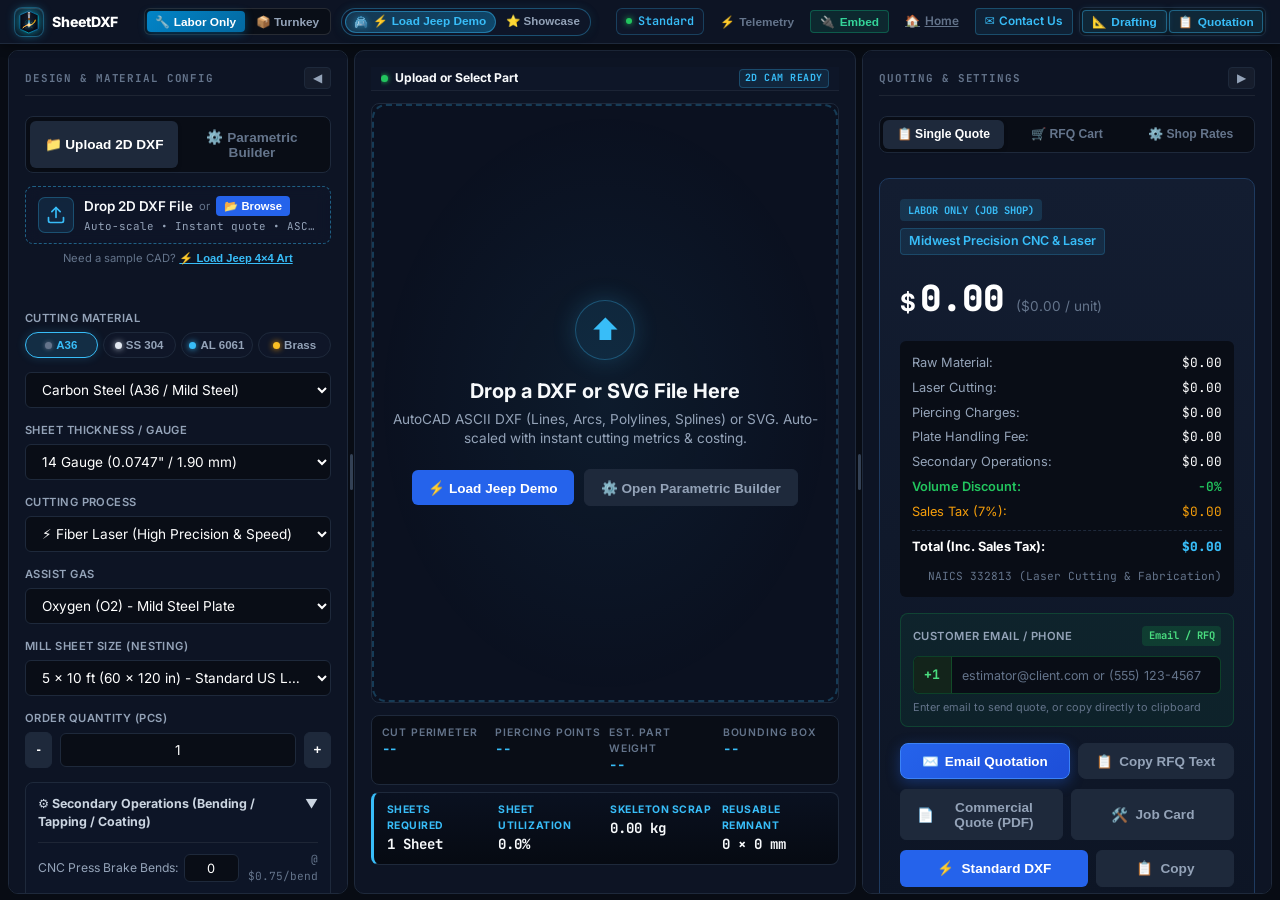
==== commit 7954dccd: "Deploy build: 2026-09-19 12:25:28" ====
--- a/app/index.html
+++ b/app/index.html
@@ -208,7 +208,7 @@
   <noscript>
     <link rel="stylesheet" href="https://fonts.googleapis.com/css2?family=Inter:wght@400;600;700&family=JetBrains+Mono:wght@500;700&display=swap" />
   </noscript>
-  <script type="module" crossorigin src="/assets/app-CgBlCx-j.js"></script>
+  <script type="module" crossorigin src="/assets/app-RqoengtO.js"></script>
   <link rel="modulepreload" crossorigin href="/assets/auxiliary-3HlIIhEJ.js">
   <link rel="stylesheet" crossorigin href="/assets/index--Pmab3Qe.css">
 </head>
@@ -293,7 +293,7 @@
 
       <!-- Telemetry & Activity Inspector Launcher -->
       <button class="nav-panel-btn" id="btnOpenTelemetryModal"
-        title="Live Telemetry, Machine Identity & Activity Inspector (Ctrl+Shift+T)">
+        title="Live Telemetry, Machine Identity & Activity Inspector (Alt+T / Alt+D / F2)">
         <span class="panel-btn-icon">⚡</span>
         <span class="panel-btn-label">Telemetry</span>
       </button>
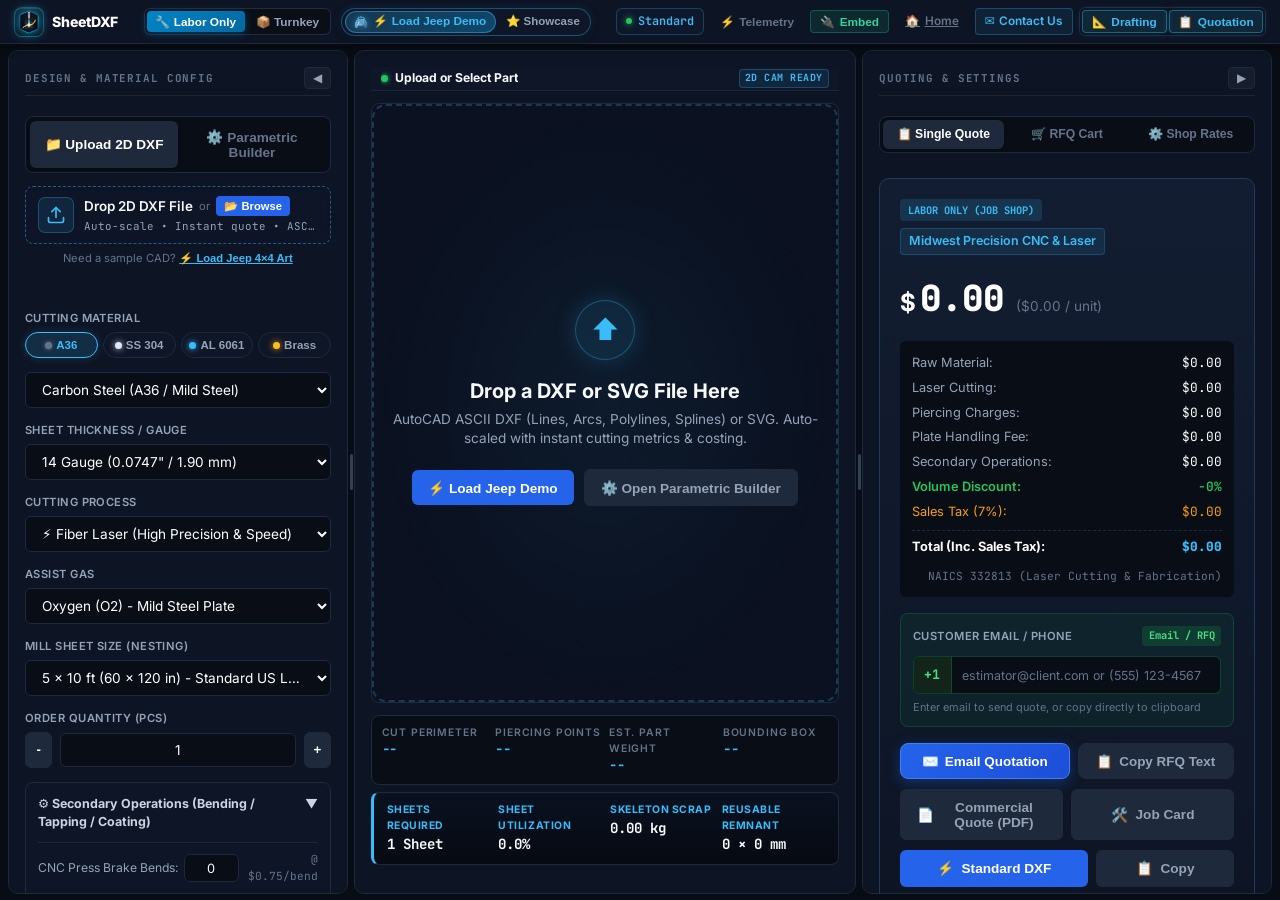
==== commit 465816d1: "Deploy build: 2026-09-20 09:33:36" ====
--- a/app/index.html
+++ b/app/index.html
@@ -208,8 +208,8 @@
   <noscript>
     <link rel="stylesheet" href="https://fonts.googleapis.com/css2?family=Inter:wght@400;600;700&family=JetBrains+Mono:wght@500;700&display=swap" />
   </noscript>
-  <script type="module" crossorigin src="/assets/app-RqoengtO.js"></script>
-  <link rel="modulepreload" crossorigin href="/assets/auxiliary-3HlIIhEJ.js">
+  <script type="module" crossorigin src="/assets/app-kk9c3fyW.js"></script>
+  <link rel="modulepreload" crossorigin href="/assets/auxiliary-OeriZVYF.js">
   <link rel="stylesheet" crossorigin href="/assets/index--Pmab3Qe.css">
 </head>
 
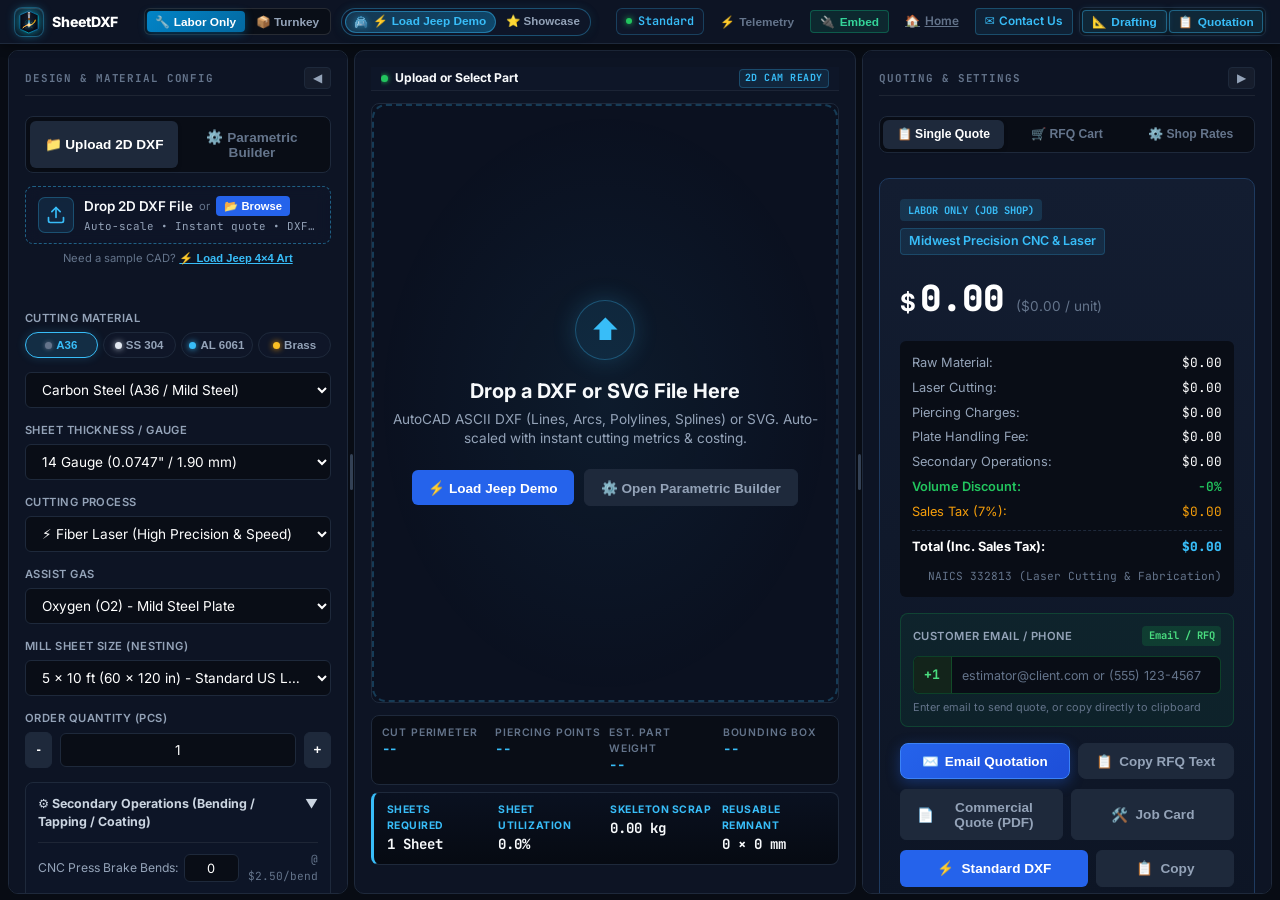
==== commit 9a95493d: "Deploy build: 2026-10-05 12:34:05" ====
--- a/app/index.html
+++ b/app/index.html
@@ -1,1969 +1,2018 @@
-<!DOCTYPE html>
-<html lang="en">
-
-<head>
-  <meta charset="UTF-8" />
-  <!-- CNC Laser CPQ Brand Favicons -->
-  <link rel="icon" type="image/svg+xml" href="/favicon.svg" />
-  <link rel="icon" type="image/png" sizes="32x32" href="/favicon-32x32.png" />
-  <link rel="icon" type="image/png" sizes="16x16" href="/favicon-16x16.png" />
-  <link rel="shortcut icon" href="/favicon.ico" />
-  <link rel="apple-touch-icon" sizes="180x180" href="/apple-touch-icon.png" />
-  <meta name="theme-color" content="#0b0f19" />
-  <meta name="viewport" content="width=device-width, initial-scale=1.0" />
-  <!-- Primary Search Engine & SEO Meta Tags -->
-  <title>SheetDXF | Free Online CNC Laser Cutting Quoting, DXF Nesting &amp; Estimating CAD Engine</title>
-  <meta name="description" content="Instant in-browser CNC laser cutting quoting software &amp; 2D DXF nesting engine for sheet metal fabricators and job shops. Calculate cut length, pierces, sheet scrap yields, and generate professional Net 30 quotes in 10s. Trumpf, Amada &amp; SigmaNEST CAM ready." />
-  <meta name="keywords" content="cnc laser quoting, sheet metal quoting software, dxf nesting online, laser cutting cost calculator, fiber laser quoting, dxf cut length calculator, sheet metal fabrication estimating, trumpf cam layer export, sigmanest dxf quote, laser cutting pierce rate, instant sheet metal quote, 2d cad nesting tool, free dxf quoting tool, job shop cpq software" />
-  <meta name="author" content="SheetDXF" />
-  <meta name="publisher" content="SheetDXF" />
-  <meta name="robots" content="index, follow, max-snippet:-1, max-image-preview:large, max-video-preview:-1" />
-  <meta name="googlebot" content="index, follow, max-snippet:-1, max-image-preview:large, max-video-preview:-1" />
-  <meta name="bingbot" content="index, follow, max-snippet:-1, max-image-preview:large, max-video-preview:-1" />
-  <link rel="canonical" href="https://sheetdxf.com/app" />
-
-  <!-- Preload Demo CAD & Media Assets for Instant Zero-Wait Load -->
-  <!-- fetchpriority=low keeps demo files out of the critical path; browser loads CSS/JS/fonts first -->
-  <link rel="preload" href="/demo/jeep_wall_art.dxf" as="fetch" crossorigin="anonymous" fetchpriority="low" />
-  <link rel="preload" href="/demo/jeep_wall_art.svg" as="image" fetchpriority="low" />
-
-  <!-- Open Graph / Facebook / LinkedIn / WhatsApp / Slack -->
-  <meta property="og:type" content="website" />
-  <meta property="og:site_name" content="SheetDXF" />
-  <meta property="og:url" content="https://sheetdxf.com/app" />
-  <meta property="og:title" content="SheetDXF | Instant CNC Laser Cutting Quoting &amp; DXF Nesting Engine" />
-  <meta property="og:description" content="Calculate cut inches, pierces, sheet scrap yields, and generate instant laser cutting quotes from customer DXFs. Trumpf, Amada &amp; SigmaNEST ready." />
-  <meta property="og:image" content="https://sheetdxf.com/demo_jeep_play_thumbnail.png" />
-  <meta property="og:image:secure_url" content="https://sheetdxf.com/demo_jeep_play_thumbnail.png" />
-  <meta property="og:image:type" content="image/png" />
-  <meta property="og:image:width" content="1200" />
-  <meta property="og:image:height" content="630" />
-  <meta property="og:image:alt" content="SheetDXF CNC Laser Cutting Instant Estimator and DXF Nesting Engine" />
-  <meta property="og:locale" content="en_US" />
-
-  <!-- Twitter / X Cards -->
-  <meta name="twitter:card" content="summary_large_image" />
-  <meta name="twitter:title" content="SheetDXF | Free CNC Laser Cutting Quoting &amp; DXF Nesting Engine" />
-  <meta name="twitter:description" content="Instant in-browser DXF nesting, cut length, pierce cost calculator, and PDF quoting for sheet metal job shops. Free &amp; Trumpf / SigmaNEST ready." />
-  <meta name="twitter:image" content="https://sheetdxf.com/demo_jeep_play_thumbnail.png" />
-  <meta name="twitter:image:alt" content="SheetDXF Laser Cutting Quoting Platform" />
-
-  <!-- Mobile & Application Meta -->
-  <meta name="application-name" content="SheetDXF" />
-  <meta name="apple-mobile-web-app-title" content="SheetDXF" />
-  <meta name="apple-mobile-web-app-capable" content="yes" />
-  <meta name="apple-mobile-web-app-status-bar-style" content="black-translucent" />
-  <meta name="format-detection" content="telephone=no" />
-
-  <!-- LLM & Search Engine Structured Data (JSON-LD) -->
-  <script type="application/ld+json">
-  {
-    "@context": "https://schema.org",
-    "@graph": [
-      {
-        "@type": "WebApplication",
-        "@id": "https://sheetdxf.com/#webapp",
-        "name": "SheetDXF",
-        "alternateName": ["SheetDXF Quoting Engine", "SheetDXF CPQ", "SheetDXF Laser CAD/CAM"],
-        "url": "https://sheetdxf.com/",
-        "applicationCategory": "DesignApplication, BusinessApplication, ManufacturingApplication",
-        "operatingSystem": "All modern web browsers (Chrome, Edge, Firefox, Safari)",
-        "browserRequirements": "Requires JavaScript and HTML5 Canvas support",
-        "offers": {
-          "@type": "Offer",
-          "price": "0",
-          "priceCurrency": "USD",
-          "availability": "https://schema.org/InStock"
-        },
-        "description": "SheetDXF is a high-speed, browser-based CNC laser cutting quoting and 2D DXF nesting engine. Estimators, job shops, and fabricators upload customer DXF/DWG/SVG files to instantly compute cut length, pierce count, cutting machine cycle time, sheet yield, and generate professional Net 30 PDF quotations in seconds without heavyweight CAM software.",
-        "featureList": [
-          "Instant 2D DXF, DWG & SVG CAD file parsing and topology sanitization",
-          "Calculates linear cut length (inches & mm) and pierce count automatically",
-          "Calibrated fiber laser cutting feed rate tables (4kW, 6kW, 10kW, 12kW)",
-          "Automatic 2D sheet nesting on standard 4x8, 5x10, and custom metal sheets",
-          "True-shape offcut tracking and material scrap percentage calculation",
-          "Multi-material support: A36 Mild Steel, 304/316 Stainless Steel, 5052/6061 Aluminum, Brass, Copper",
-          "Assist gas cost modeling: Nitrogen (N2), Oxygen (O2), and High-Pressure Shop Air",
-          "Automated DFM check: detects undersized holes prone to thermal blowout on thick plate",
-          "Trumpf, Amada, Bystronic, and SigmaNEST standard CAM layer export (CUT_OUTER, CUT_INNER, MARK)",
-          "Built-in parametric shape generator for baseplates, ASME flanges, gussets, brackets, and discs",
-          "Instant professional Net 30 PDF proforma invoice and email RFQ formatting",
-          "Embeddable quoting widget for job shop websites (WordPress, Wix, Squarespace, Shopify)"
-        ],
-        "softwareVersion": "2.5.0",
-        "screenshot": "https://sheetdxf.com/demo_jeep_play_thumbnail.png",
-        "author": {
-          "@type": "Organization",
-          "@id": "https://sheetdxf.com/#organization",
-          "name": "SheetDXF",
-          "url": "https://sheetdxf.com/",
-          "logo": "https://sheetdxf.com/logo-mark.svg"
-        }
-      },
-      {
-        "@type": "Organization",
-        "@id": "https://sheetdxf.com/#organization",
-        "name": "SheetDXF",
-        "url": "https://sheetdxf.com/",
-        "logo": "https://sheetdxf.com/logo-mark.svg",
-        "sameAs": [
-          "https://www.linkedin.com/in/anilsingh09/"
-        ]
-      },
-      {
-        "@type": "FAQPage",
-        "@id": "https://sheetdxf.com/#faq",
-        "mainEntity": [
-          {
-            "@type": "Question",
-            "name": "What is SheetDXF?",
-            "acceptedAnswer": {
-              "@type": "Answer",
-              "text": "SheetDXF is a free, in-browser CNC laser cutting CPQ (Configure, Price, Quote) and 2D DXF nesting engine designed for metal job shops, laser cutting service providers, estimators, and fabricators. It allows users to drag and drop DXF files to instantly calculate cut inches, pierce counts, sheet utilization, and generate itemized manufacturing quotes in under 10 seconds without installing heavy CAM desktop software."
-            }
-          },
-          {
-            "@type": "Question",
-            "name": "How does SheetDXF calculate laser cutting costs from a DXF file?",
-            "acceptedAnswer": {
-              "@type": "Answer",
-              "text": "SheetDXF parses 2D AutoCAD ASCII DXF files (lines, arcs, polylines, splines), joins fragmented vectors into closed outer and inner contours, calculates exact linear cut length in inches or millimeters, and counts total pierces. It then pairs this geometry with calibrated fiber laser feed rate tables (IPM) based on laser power (4kW-12kW), material type (A36 Steel, Stainless Steel, Aluminum), thickness/gauge, assist gas (N2, O2, Air), and machine hourly rates to compute cycle time and pricing."
-            }
-          },
-          {
-            "@type": "Question",
-            "name": "Which CAM software and CNC laser controllers are supported?",
-            "acceptedAnswer": {
-              "@type": "Answer",
-              "text": "SheetDXF is compatible with leading CNC laser and CAM systems including Trumpf TruTops, SigmaNEST, Bystronic BySoft, Amada AP100/Dr.ABE, Cincinnati, and standard G-code post-processors. It formats and exports clean DXF layers matching standard industry conventions: CUT_OUTER (green), CUT_INNER (yellow), ETCH/MARK (cyan), and RAPID."
-            }
-          },
-          {
-            "@type": "Question",
-            "name": "Can SheetDXF nest multiple parts on 4x8 and 5x10 metal sheets?",
-            "acceptedAnswer": {
-              "@type": "Answer",
-              "text": "Yes. SheetDXF includes a high-speed 2D nesting engine that packs parts onto standard sheet sizes (such as 48\"x96\", 60\"x120\", 1250x2500mm, 1500x3000mm) or custom stock dimensions. It accounts for part margins, kerf spacing, sheet borders, and calculates sheet utilization percentage and usable offcut dimensions."
-            }
-          },
-          {
-            "@type": "Question",
-            "name": "Does SheetDXF check for laser cutting DFM risks like hole blowout?",
-            "acceptedAnswer": {
-              "@type": "Answer",
-              "text": "Yes. SheetDXF features automated Design For Manufacturability (DFM) verification. It checks the 1:1 rule of thumb (hole diameter vs material thickness). If a hole diameter is smaller than the plate thickness on thick steel, SheetDXF flags the blowout risk and allows the estimator to auto-skip cutting those holes so they can be drilled secondary."
-            }
-          },
-          {
-            "@type": "Question",
-            "name": "Can job shops embed SheetDXF on their custom website?",
-            "acceptedAnswer": {
-              "@type": "Answer",
-              "text": "Yes. SheetDXF offers a lightweight embeddable widget (widget.js) that can be embedded into any website (WordPress, Wix, Squarespace, Shopify, Webflow) with a single script tag, allowing job shops to offer instant self-service laser cutting quotes to their customers using their own custom shop rates and branding."
-            }
-          },
-          {
-            "@type": "Question",
-            "name": "Is SheetDXF free and is any installation or account registration needed?",
-            "acceptedAnswer": {
-              "@type": "Answer",
-              "text": "SheetDXF is 100% free to use directly in any modern web browser. No credit card, account registration, software installation, or plugin is required."
-            }
-          }
-        ]
-      },
-      {
-        "@type": "BreadcrumbList",
-        "@id": "https://sheetdxf.com/#breadcrumb",
-        "itemListElement": [
-          {
-            "@type": "ListItem",
-            "position": 1,
-            "name": "Home",
-            "item": "https://sheetdxf.com/"
-          },
-          {
-            "@type": "ListItem",
-            "position": 2,
-            "name": "DXF Laser Quoting Engine",
-            "item": "https://sheetdxf.com/#industrial"
-          },
-          {
-            "@type": "ListItem",
-            "position": 3,
-            "name": "Jeep Wall Art Demo",
-            "item": "https://sheetdxf.com/?demo=jeep"
-          }
-        ]
-      }
-    ]
-  }
-  </script>
-  <link rel="preload" href="/logo-mark.svg" as="image" type="image/svg+xml" />
-  <link rel="preconnect" href="https://fonts.googleapis.com" />
-  <link rel="preconnect" href="https://fonts.gstatic.com" crossorigin />
-  <!-- Trimmed to used weights only: Inter 400/600/700 + JetBrains Mono 500/700 (saves ~30 KB) -->
-  <link rel="preload" href="https://fonts.googleapis.com/css2?family=Inter:wght@400;600;700&family=JetBrains+Mono:wght@500;700&display=swap" as="style" />
-  <link rel="stylesheet" href="https://fonts.googleapis.com/css2?family=Inter:wght@400;600;700&family=JetBrains+Mono:wght@500;700&display=swap" media="print" onload="this.media='all'" />
-  <noscript>
-    <link rel="stylesheet" href="https://fonts.googleapis.com/css2?family=Inter:wght@400;600;700&family=JetBrains+Mono:wght@500;700&display=swap" />
-  </noscript>
-  <script type="module" crossorigin src="/assets/app-kk9c3fyW.js"></script>
-  <link rel="modulepreload" crossorigin href="/assets/auxiliary-OeriZVYF.js">
+<!DOCTYPE html>
+<html lang="en">
+
+<head>
+  <meta charset="UTF-8" />
+  <!-- CNC Laser CPQ Brand Favicons -->
+  <link rel="icon" type="image/svg+xml" href="/favicon.svg" />
+  <link rel="icon" type="image/png" sizes="32x32" href="/favicon-32x32.png" />
+  <link rel="icon" type="image/png" sizes="16x16" href="/favicon-16x16.png" />
+  <link rel="shortcut icon" href="/favicon.ico" />
+  <link rel="apple-touch-icon" sizes="180x180" href="/apple-touch-icon.png" />
+  <meta name="theme-color" content="#0b0f19" />
+  <meta name="viewport" content="width=device-width, initial-scale=1.0" />
+  <!-- Primary Search Engine & SEO Meta Tags -->
+  <title>SheetDXF | Free Online CNC Laser Cutting Quoting, DXF Nesting &amp; Estimating CAD Engine</title>
+  <meta name="description" content="Instant in-browser CNC laser cutting quoting software &amp; 2D DXF nesting engine for sheet metal fabricators and job shops. Calculate cut length, pierces, sheet scrap yields, and generate professional Net 30 quotes in 10s. Trumpf, Amada &amp; SigmaNEST CAM ready." />
+  <meta name="keywords" content="cnc laser quoting, sheet metal quoting software, dxf nesting online, laser cutting cost calculator, fiber laser quoting, dxf cut length calculator, sheet metal fabrication estimating, trumpf cam layer export, sigmanest dxf quote, laser cutting pierce rate, instant sheet metal quote, 2d cad nesting tool, free dxf quoting tool, job shop cpq software" />
+  <meta name="author" content="SheetDXF" />
+  <meta name="publisher" content="SheetDXF" />
+  <meta name="robots" content="index, follow, max-snippet:-1, max-image-preview:large, max-video-preview:-1" />
+  <meta name="googlebot" content="index, follow, max-snippet:-1, max-image-preview:large, max-video-preview:-1" />
+  <meta name="bingbot" content="index, follow, max-snippet:-1, max-image-preview:large, max-video-preview:-1" />
+  <link rel="canonical" href="https://sheetdxf.com/app" />
+
+  <!-- Preload Demo CAD & Media Assets for Instant Zero-Wait Load -->
+  <!-- fetchpriority=low keeps demo files out of the critical path; browser loads CSS/JS/fonts first -->
+  <link rel="preload" href="/demo/jeep_wall_art.dxf" as="fetch" crossorigin="anonymous" fetchpriority="low" />
+  <link rel="preload" href="/demo/jeep_wall_art.svg" as="image" fetchpriority="low" />
+
+  <!-- Open Graph / Facebook / LinkedIn / WhatsApp / Slack -->
+  <meta property="og:type" content="website" />
+  <meta property="og:site_name" content="SheetDXF" />
+  <meta property="og:url" content="https://sheetdxf.com/app" />
+  <meta property="og:title" content="SheetDXF | Instant CNC Laser Cutting Quoting &amp; DXF Nesting Engine" />
+  <meta property="og:description" content="Calculate cut inches, pierces, sheet scrap yields, and generate instant laser cutting quotes from customer DXFs. Trumpf, Amada &amp; SigmaNEST ready." />
+  <meta property="og:image" content="https://sheetdxf.com/demo_jeep_play_thumbnail.png" />
+  <meta property="og:image:secure_url" content="https://sheetdxf.com/demo_jeep_play_thumbnail.png" />
+  <meta property="og:image:type" content="image/png" />
+  <meta property="og:image:width" content="1200" />
+  <meta property="og:image:height" content="630" />
+  <meta property="og:image:alt" content="SheetDXF CNC Laser Cutting Instant Estimator and DXF Nesting Engine" />
+  <meta property="og:locale" content="en_US" />
+
+  <!-- Twitter / X Cards -->
+  <meta name="twitter:card" content="summary_large_image" />
+  <meta name="twitter:title" content="SheetDXF | Free CNC Laser Cutting Quoting &amp; DXF Nesting Engine" />
+  <meta name="twitter:description" content="Instant in-browser DXF nesting, cut length, pierce cost calculator, and PDF quoting for sheet metal job shops. Free &amp; Trumpf / SigmaNEST ready." />
+  <meta name="twitter:image" content="https://sheetdxf.com/demo_jeep_play_thumbnail.png" />
+  <meta name="twitter:image:alt" content="SheetDXF Laser Cutting Quoting Platform" />
+
+  <!-- Mobile & Application Meta -->
+  <meta name="application-name" content="SheetDXF" />
+  <meta name="apple-mobile-web-app-title" content="SheetDXF" />
+  <meta name="apple-mobile-web-app-capable" content="yes" />
+  <meta name="apple-mobile-web-app-status-bar-style" content="black-translucent" />
+  <meta name="format-detection" content="telephone=no" />
+
+  <!-- LLM & Search Engine Structured Data (JSON-LD) -->
+  <script type="application/ld+json">
+  {
+    "@context": "https://schema.org",
+    "@graph": [
+      {
+        "@type": "WebApplication",
+        "@id": "https://sheetdxf.com/#webapp",
+        "name": "SheetDXF",
+        "alternateName": ["SheetDXF Quoting Engine", "SheetDXF CPQ", "SheetDXF Laser CAD/CAM"],
+        "url": "https://sheetdxf.com/",
+        "applicationCategory": "DesignApplication, BusinessApplication, ManufacturingApplication",
+        "operatingSystem": "All modern web browsers (Chrome, Edge, Firefox, Safari)",
+        "browserRequirements": "Requires JavaScript and HTML5 Canvas support",
+        "offers": {
+          "@type": "Offer",
+          "price": "0",
+          "priceCurrency": "USD",
+          "availability": "https://schema.org/InStock"
+        },
+        "description": "SheetDXF is a high-speed, browser-based CNC laser cutting quoting and 2D DXF nesting engine. Estimators, job shops, and fabricators upload customer DXF/DWG/SVG files to instantly compute cut length, pierce count, cutting machine cycle time, sheet yield, and generate professional Net 30 PDF quotations in seconds without heavyweight CAM software.",
+        "featureList": [
+          "Instant 2D DXF, DWG & SVG CAD file parsing and topology sanitization",
+          "Calculates linear cut length (inches & mm) and pierce count automatically",
+          "Calibrated fiber laser cutting feed rate tables (4kW, 6kW, 10kW, 12kW)",
+          "Automatic 2D sheet nesting on standard 4x8, 5x10, and custom metal sheets",
+          "True-shape offcut tracking and material scrap percentage calculation",
+          "Multi-material support: A36 Mild Steel, 304/316 Stainless Steel, 5052/6061 Aluminum, Brass, Copper",
+          "Assist gas cost modeling: Nitrogen (N2), Oxygen (O2), and High-Pressure Shop Air",
+          "Automated DFM check: detects undersized holes prone to thermal blowout on thick plate",
+          "Trumpf, Amada, Bystronic, and SigmaNEST standard CAM layer export (CUT_OUTER, CUT_INNER, MARK)",
+          "Built-in parametric shape generator for baseplates, ASME flanges, gussets, brackets, and discs",
+          "Instant professional Net 30 PDF proforma invoice and email RFQ formatting",
+          "Embeddable quoting widget for job shop websites (WordPress, Wix, Squarespace, Shopify)"
+        ],
+        "softwareVersion": "2.5.0",
+        "screenshot": "https://sheetdxf.com/demo_jeep_play_thumbnail.png",
+        "author": {
+          "@type": "Organization",
+          "@id": "https://sheetdxf.com/#organization",
+          "name": "SheetDXF",
+          "url": "https://sheetdxf.com/",
+          "logo": "https://sheetdxf.com/logo-mark.svg"
+        }
+      },
+      {
+        "@type": "Organization",
+        "@id": "https://sheetdxf.com/#organization",
+        "name": "SheetDXF",
+        "url": "https://sheetdxf.com/",
+        "logo": "https://sheetdxf.com/logo-mark.svg",
+        "sameAs": [
+          "https://www.linkedin.com/in/anilsingh09/"
+        ]
+      },
+      {
+        "@type": "FAQPage",
+        "@id": "https://sheetdxf.com/#faq",
+        "mainEntity": [
+          {
+            "@type": "Question",
+            "name": "What is SheetDXF?",
+            "acceptedAnswer": {
+              "@type": "Answer",
+              "text": "SheetDXF is a free, in-browser CNC laser cutting CPQ (Configure, Price, Quote) and 2D DXF nesting engine designed for metal job shops, laser cutting service providers, estimators, and fabricators. It allows users to drag and drop DXF files to instantly calculate cut inches, pierce counts, sheet utilization, and generate itemized manufacturing quotes in under 10 seconds without installing heavy CAM desktop software."
+            }
+          },
+          {
+            "@type": "Question",
+            "name": "How does SheetDXF calculate laser cutting costs from a DXF file?",
+            "acceptedAnswer": {
+              "@type": "Answer",
+              "text": "SheetDXF parses 2D AutoCAD ASCII DXF files (lines, arcs, polylines, splines), joins fragmented vectors into closed outer and inner contours, calculates exact linear cut length in inches or millimeters, and counts total pierces. It then pairs this geometry with calibrated fiber laser feed rate tables (IPM) based on laser power (4kW-12kW), material type (A36 Steel, Stainless Steel, Aluminum), thickness/gauge, assist gas (N2, O2, Air), and machine hourly rates to compute cycle time and pricing."
+            }
+          },
+          {
+            "@type": "Question",
+            "name": "Which CAM software and CNC laser controllers are supported?",
+            "acceptedAnswer": {
+              "@type": "Answer",
+              "text": "SheetDXF is compatible with leading CNC laser and CAM systems including Trumpf TruTops, SigmaNEST, Bystronic BySoft, Amada AP100/Dr.ABE, Cincinnati, and standard G-code post-processors. It formats and exports clean DXF layers matching standard industry conventions: CUT_OUTER (green), CUT_INNER (yellow), ETCH/MARK (cyan), and RAPID."
+            }
+          },
+          {
+            "@type": "Question",
+            "name": "Can SheetDXF nest multiple parts on 4x8 and 5x10 metal sheets?",
+            "acceptedAnswer": {
+              "@type": "Answer",
+              "text": "Yes. SheetDXF includes a high-speed 2D nesting engine that packs parts onto standard sheet sizes (such as 48\"x96\", 60\"x120\", 1250x2500mm, 1500x3000mm) or custom stock dimensions. It accounts for part margins, kerf spacing, sheet borders, and calculates sheet utilization percentage and usable offcut dimensions."
+            }
+          },
+          {
+            "@type": "Question",
+            "name": "Does SheetDXF check for laser cutting DFM risks like hole blowout?",
+            "acceptedAnswer": {
+              "@type": "Answer",
+              "text": "Yes. SheetDXF features automated Design For Manufacturability (DFM) verification. It checks the 1:1 rule of thumb (hole diameter vs material thickness). If a hole diameter is smaller than the plate thickness on thick steel, SheetDXF flags the blowout risk and allows the estimator to auto-skip cutting those holes so they can be drilled secondary."
+            }
+          },
+          {
+            "@type": "Question",
+            "name": "Can job shops embed SheetDXF on their custom website?",
+            "acceptedAnswer": {
+              "@type": "Answer",
+              "text": "Yes. SheetDXF offers a lightweight embeddable widget (widget.js) that can be embedded into any website (WordPress, Wix, Squarespace, Shopify, Webflow) with a single script tag, allowing job shops to offer instant self-service laser cutting quotes to their customers using their own custom shop rates and branding."
+            }
+          },
+          {
+            "@type": "Question",
+            "name": "Is SheetDXF free and is any installation or account registration needed?",
+            "acceptedAnswer": {
+              "@type": "Answer",
+              "text": "SheetDXF is 100% free to use directly in any modern web browser. No credit card, account registration, software installation, or plugin is required."
+            }
+          }
+        ]
+      },
+      {
+        "@type": "BreadcrumbList",
+        "@id": "https://sheetdxf.com/#breadcrumb",
+        "itemListElement": [
+          {
+            "@type": "ListItem",
+            "position": 1,
+            "name": "Home",
+            "item": "https://sheetdxf.com/"
+          },
+          {
+            "@type": "ListItem",
+            "position": 2,
+            "name": "DXF Laser Quoting Engine",
+            "item": "https://sheetdxf.com/#industrial"
+          },
+          {
+            "@type": "ListItem",
+            "position": 3,
+            "name": "Jeep Wall Art Demo",
+            "item": "https://sheetdxf.com/?demo=jeep"
+          }
+        ]
+      }
+    ]
+  }
+  </script>
+  <link rel="preload" href="/logo-mark.svg" as="image" type="image/svg+xml" />+
+  <link rel="preconnect" href="https://fonts.googleapis.com" />
+  <link rel="preconnect" href="https://fonts.gstatic.com" crossorigin />
+  <!-- Trimmed to used weights only: Inter 400/600/700 + JetBrains Mono 500/700 (saves ~30 KB) -->
+  <link rel="preload" href="https://fonts.googleapis.com/css2?family=Inter:wght@400;600;700&family=JetBrains+Mono:wght@500;700&display=swap" as="style" />
+  <link rel="stylesheet" href="https://fonts.googleapis.com/css2?family=Inter:wght@400;600;700&family=JetBrains+Mono:wght@500;700&display=swap" media="print" onload="this.media='all'" />
+  <noscript>
+    <link rel="stylesheet" href="https://fonts.googleapis.com/css2?family=Inter:wght@400;600;700&family=JetBrains+Mono:wght@500;700&display=swap" />
+  </noscript>
+  <script type="module" crossorigin src="/assets/app-iuZbTCdQ.js"></script>
+  <link rel="modulepreload" crossorigin href="/assets/auxiliary-3CmNfXPn.js">
   <link rel="stylesheet" crossorigin href="/assets/index--Pmab3Qe.css">
-</head>
-
-<body>
-  <!-- Top Navigation Header -->
-  <header class="top-nav app-header">
-    <div class="nav-left header-left">
-      <a href="/" class="brand-logo" title="Return to SheetDXF Home" style="text-decoration: none; color: inherit;">
-        <div class="logo-icon-wrap">
-          <img src="/logo-mark.svg" alt="CNC Laser CPQ" class="brand-logo-img" />
-        </div>
-        <div class="brand-text">
-          <h1 class="brand-title" id="brandTitle">US CNC LASER CPQ</h1>
-          <span class="brand-subtitle" id="brandSubtitle">Precision CAD/CAM &amp; Quoting</span>
-        </div>
-      </a>
-    </div>
-
-    <!-- Center Controls: Workspace Switcher & Quoting Modes -->
-    <div class="header-center" id="headerCenter">
-      <!-- Primary Workspace Switcher: Precision Industrial vs Architectural Studio (Hidden in US Default) -->
-      <div class="workspace-tab-switcher hidden" id="workspaceTabSwitcher" style="display: none;">
-        <button class="ws-tab-btn active" id="tabPrecisionIndustrial" data-ws="industrial"
-          title="Clean Precision CNC/Laser CAD/CAM (Baseplates, Flanges, Gussets, Brackets, DXFs)">
-          <span class="ws-tab-icon">⚙️</span>
-          <span class="ws-tab-text">Industrial CAD</span>
-        </button>
-        <button class="ws-tab-btn hidden" id="tabArchitecturalStudio" data-ws="architectural"
-          title="Architectural Gates, Fences, Decorative Panels & Backlighting" style="display: none;">
-          <span class="ws-tab-icon">🏛️</span>
-          <span class="ws-tab-text">Gate Studio</span>
-        </button>
-      </div>
-
-      <!-- Top Quoting Mode Pill Bar -->
-      <div class="quoting-mode-bar" id="quotingModeBar">
-        <button class="mode-pill active" id="modeJobWork" data-mode="job_work"
-          title="Labor Only (Customer supplies sheet; Quote by Cut Inches + Pierces)">
-          🔧 Labor Only
-        </button>
-        <button class="mode-pill" id="modeWithMaterial" data-mode="with_material"
-          title="Turnkey (Shop supplies sheet; Quote by Material + Cut Inches)">
-          📦 Turnkey
-        </button>
-        <button class="mode-pill" id="modeSqFtJali" data-mode="sqft_jali"
-          title="Architectural Panels & Screens quoted per sq.ft" style="display: none;">
-          🏛️ Arch Panels
-        </button>
-      </div>
-
-      <!-- Compact Live Demo Widget in Header (Space-Saving & Fast) -->
-      <div class="header-demo-pill" id="headerDemoWidget" title="Featured Laser Cut Jeep Wall Art Demo">
-        <button type="button" class="header-demo-load-btn" id="btnLoadJeepDemo"
-          title="⚡ 1-Click Load Laser Cut Metal Jeep Wall Art into CAD & Run Simulation">
-          <img src="/demo/jeep_wall_art.svg" alt="Jeep" class="header-demo-icon" />
-          <span class="header-demo-label">⚡ Load Jeep Demo</span>
-        </button>
-        <button type="button" class="header-demo-showcase-btn" id="btnOpenJeepShowcase"
-          title="Open Full Showcase (Blueprint PDF, 3D Finishes, DXF Download)">
-          ⭐ Showcase
-        </button>
-      </div>
-    </div>
-
-    <div class="nav-right header-right">
-      <!-- Currency & Region Switcher (Preserved for compatibility, hidden in UI) -->
-      <div class="currency-toggle" id="currencyToggleGroup" style="display: none !important;">
-        <button class="currency-btn" id="btnCurrencyINR" style="display: none !important;" title="INR">
-          INR
-        </button>
-        <button class="currency-btn active" id="btnCurrencyUSD" style="display: none !important;" title="USD">
-          USD
-        </button>
-      </div>
-
-      <div class="cam-preset-badge" id="navCamBadge"
-        title="Selected CAM Profile: Standard Machine Layers (CUT_OUTER / CUT_INNER)">
-        <span class="badge-dot"></span>
-        <span id="navCamName">Standard CAM</span>
-      </div>
-
-      <!-- Telemetry & Activity Inspector Launcher -->
-      <button class="nav-panel-btn" id="btnOpenTelemetryModal"
-        title="Live Telemetry, Machine Identity & Activity Inspector (Alt+T / Alt+D / F2)">
-        <span class="panel-btn-icon">⚡</span>
-        <span class="panel-btn-label">Telemetry</span>
-      </button>
-
-      <!-- Embed Widget Script Modal Launcher -->
-      <button class="nav-panel-btn embed-widget-nav-btn" id="btnOpenEmbedModal"
-        title="Get Embed Script for WordPress, Wix, Squarespace, Webflow">
-        <span class="panel-btn-icon">🔌</span>
-        <span class="panel-btn-label">Embed</span>
-      </button>
-
-      <!-- Home / Landing Page Link -->
-      <a href="/" class="nav-panel-btn" id="navHomeLink"
-        title="Return to SheetDXF Landing Page">
-        <span class="panel-btn-icon">🏠</span>
-        <span class="panel-btn-label">Home</span>
-      </a>
-
-      <!-- Contact Us Link -->
-      <a href="mailto:contact@sheetdxf.com" class="nav-panel-btn nav-contact-btn" id="navContactLink"
-        title="Email Support: contact@sheetdxf.com">
-        <span class="panel-btn-icon">✉️</span>
-        <span class="panel-btn-label">Contact Us</span>
-      </a>
-
-      <!-- Workspace Panel Toggles -->
-      <div class="panel-toggles-group" id="panelTogglesGroup">
-        <button class="nav-panel-btn active" id="btnToggleLeftPanel" title="Toggle Drafting Panel (Alt+1)">
-          <span class="panel-btn-icon">📐</span>
-          <span class="panel-btn-label">Drafting</span>
-        </button>
-        <button class="nav-panel-btn active" id="btnToggleRightPanel" title="Toggle Quotation & CAM (Alt+2)">
-          <span class="panel-btn-icon">📋</span>
-          <span class="panel-btn-label">Quotation</span>
-        </button>
-      </div>
-    </div>
-  </header>
-
-  <!-- Main Workspace Splitter Container -->
-  <main class="main-layout app-workspace" id="appWorkspace">
-    <!-- Crawler & LLM-Friendly Semantic SEO Knowledge Block (Accessible to Search Bots, AI Crawlers and Screen Readers) -->
-    <article class="sr-only" id="seoKnowledgeOverview" aria-label="SheetDXF CNC Laser Cutting Quoting &amp; Nesting Engine Overview">
-      <h2>Free Online CNC Laser Cutting Quoting Software &amp; 2D DXF Nesting Engine</h2>
-      <p>
-        SheetDXF is a high-speed in-browser CAD/CAM quoting and nesting platform for precision sheet metal job shops,
-        estimators, and laser cutting fabricators. Drop customer 2D DXF files to automatically calculate linear cut inches,
-        pierce count, machine run-time, sheet scrap yields, and generate professional Net 30 manufacturing estimates in under 10 seconds.
-      </p>
-      <h3>Core Manufacturing &amp; Estimating Features</h3>
-      <ul>
-        <li><strong>Auto-Sanitizing DXF Parser:</strong> Parses AutoCAD ASCII DXF files, detects units (Inches / Millimeters), connects fragmented geometry, and classifies outer perimeters vs interior cutouts.</li>
-        <li><strong>Calibrated Fiber Laser Feed Rates:</strong> Calibrated cutting speeds (IPM) for 4kW, 6kW, 10kW, and 12kW fiber lasers across A36 Carbon Steel, 304/316 Stainless Steel, and 5052/6061 Aluminum.</li>
-        <li><strong>2D Sheet Auto-Nesting:</strong> Efficient nesting algorithms pack single or multiple parts onto standard 4x8 ft (48x96 in), 5x10 ft (60x120 in), and custom sheet dimensions with offcut tracking.</li>
-        <li><strong>DFM Hole Blowout Detection:</strong> Identifies undersized holes where diameter is less than material thickness to prevent thermal blowout on thick plate.</li>
-        <li><strong>Trumpf, Amada &amp; SigmaNEST CAM Ready:</strong> Exports clean CAD layers conforming to standard CAM conventions: CUT_OUTER, CUT_INNER, and MARK.</li>
-        <li><strong>Parametric Shape Drafter:</strong> Instant parametric CAD builder for baseplates, pipe flanges, gussets, brackets, and decorative panels without needing CAD software.</li>
-        <li><strong>Instant Net 30 Commercial PDF Quotes:</strong> One-click professional manufacturing quotation generation with itemized labor, material, piercing, and assist gas breakdown.</li>
-      </ul>
-    </article>
-
-    <!-- Left: Parametric Controls & Material Selection Drawer -->
-    <section class="panel panel-left" id="panelLeft">
-      <div class="panel-header-bar">
-        <span class="panel-header-title">DESIGN & MATERIAL CONFIG</span>
-        <button id="collapseLeftBtn" class="collapse-icon-btn" title="Collapse Panel (Alt+1)">
-          ◀
-        </button>
-      </div>
-
-      <!-- Input Mode Tabs (Option A: Upload 2D DXF is Primary Default) -->
-      <div class="tab-group">
-        <button class="tab-btn active" id="tabUpload">📁 Upload 2D DXF</button>
-        <button class="tab-btn" id="tabParametric">⚙️ Parametric Builder</button>
-      </div>
-
-      <!-- Upload DXF Section (Default Landing Mode) -->
-      <div id="uploadContainer" class="config-section">
-        <div class="upload-dropzone" id="dropzone" title="Click or Drag DXF file here">
-          <div class="dropzone-compact-inner">
-            <div class="upload-icon-badge">
-              <svg width="20" height="20" viewBox="0 0 24 24" fill="none" stroke="currentColor" stroke-width="2" stroke-linecap="round" stroke-linejoin="round">
-                <path d="M21 15v4a2 2 0 0 1-2 2H5a2 2 0 0 1-2-2v-4"></path>
-                <polyline points="17 8 12 3 7 8"></polyline>
-                <line x1="12" y1="3" x2="12" y2="15"></line>
-              </svg>
-            </div>
-            <div class="upload-text-group">
-              <div class="upload-main-line">
-                <span class="upload-title">Drop 2D DXF File</span>
-                <span class="upload-or">or</span>
-                <button type="button" class="btn btn-xs btn-primary upload-browse-pill" id="btnBrowseDxf" style="pointer-events: none;">
-                  📂 Browse
-                </button>
-              </div>
-              <div class="upload-sub" title="AutoCAD ASCII DXF: Lines, Arcs, Polylines, Splines">Auto-scale • Instant quote • ASCII DXF</div>
-            </div>
-          </div>
-          <input type="file" id="dxfFileInput" accept=".dxf" class="file-input-hidden" />
-        </div>
-
-        <!-- Ultra-compact sample hint (Zero space consumed) -->
-        <div class="dropzone-sample-hint" style="margin-top: 0.35rem; font-size: 0.7rem; color: #64748b; text-align: center;">
-          Need a sample CAD? <button type="button" id="linkLoadSampleJeep" class="btn-link" style="background: none; border: none; color: #38bdf8; text-decoration: underline; font-size: 0.7rem; cursor: pointer; padding: 0; font-weight: 600;">⚡ Load Jeep 4×4 Art</button>
-        </div>
-
-        <div id="uploadFileInfo" class="file-info hidden">
-          <div class="file-info-header">
-            <div style="display: flex; align-items: center; gap: 6px; min-width: 0; flex: 1;">
-              <span style="font-size: 0.85rem; flex-shrink: 0;">📄</span>
-              <span class="file-name" id="loadedFileName" title="">filename.dxf</span>
-            </div>
-            <span class="file-status">✓ Validated</span>
-          </div>
-          <!-- DXF Unit Verification & Switcher Bar -->
-          <div id="dxfUnitConfirmBar" class="dxf-unit-bar">
-            <div style="display: flex; align-items: center; gap: 6px; min-width: 0; flex: 1;">
-              <span style="flex-shrink: 0;">📏</span>
-              <span id="dxfDetectedDims"
-                style="color: #f1f5f9; font-weight: 600; font-size: 0.76rem; white-space: nowrap; overflow: hidden; text-overflow: ellipsis;">Size:
-                0.00" × 0.00"</span>
-              <span id="dxfUnitBadge"
-                style="background: #0284c7; color: #fff; padding: 1px 5px; border-radius: 3px; font-size: 0.66rem; font-weight: 700; flex-shrink: 0;">Inches</span>
-            </div>
-            <button type="button" id="btnToggleDxfUnits" class="btn btn-xs btn-secondary"
-              style="font-size: 0.72rem; padding: 3px 8px; flex-shrink: 0; border-color: rgba(56,189,248,0.4); white-space: nowrap;"
-              title="Switch DXF interpretation between Inches and Millimeters">
-              🔄 Switch to mm
-            </button>
-          </div>
-          <div id="dxfSmallDimWarning" class="dxf-dim-warning hidden"
-            style="font-size: 0.74rem; color: #f59e0b; margin-top: 4px;">
-            ⚠️ Dimensions appear small (&lt; 25). Confirm if drawn in Inches or MM.
-          </div>
-
-          <!-- Multi-Part DXF Intake Cards Section (ToolpathCloud Style) -->
-          <div id="dxfPartsSection" class="dxf-parts-section hidden" style="margin-top: 0.75rem;">
-            <div class="dxf-parts-header">
-              <span class="dxf-parts-title">PARTS IN DXF (<span id="dxfPartsCount">1</span>)</span>
-              <span class="dxf-parts-hint">Click part to view</span>
-            </div>
-            <div id="dxfPartsList" class="dxf-parts-list"></div>
-            <button type="button" id="btnAddAllPartsToCart" class="btn btn-sm btn-primary"
-              style="width: 100%; margin-top: 0.5rem; font-size: 0.78rem;">
-              ⚡ Add All Parts to Nesting Sheet / RFQ
-            </button>
-          </div>
-        </div>
-      </div>
-
-      <!-- Parametric Generator Section (Fast Standard CAD Builder) -->
-      <div id="parametricContainer" class="config-section hidden">
-        <!-- Part Type Selector -->
-        <div class="form-group">
-          <label class="form-label">Part Geometry Family</label>
-          <div class="shape-selector">
-            <button class="shape-btn active" data-shape="baseplate">Baseplate</button>
-            <button class="shape-btn" data-shape="flange">Flange (ASME/ANSI)</button>
-            <button class="shape-btn" data-shape="gusset">Gusset (Snipe)</button>
-            <button class="shape-btn" data-shape="jali">CNC Panels/Gates</button>
-            <button class="shape-btn" data-shape="bracket">Bracket</button>
-            <button class="shape-btn" data-shape="disc">Disc</button>
-          </div>
-        </div>
-
-        <!-- Dynamic Parameter Controls Container -->
-        <div id="dynamicControls" class="dynamic-controls"></div>
-      </div>
-
-      <hr class="divider" />
-
-      <!-- Material, Assist Gas & Sheet Selection -->
-      <div class="config-section">
-        <div class="form-group">
-          <label class="form-label" for="materialSelect">Cutting Material</label>
-          <div class="mat-pills-row" id="materialPillsRow">
-            <button type="button" class="mat-pill active" data-mat="steel_a36" title="A36 Mild Carbon Steel">
-              <span class="mat-dot mat-dot-steel"></span> A36
-            </button>
-            <button type="button" class="mat-pill" data-mat="ss304" title="Stainless Steel 304">
-              <span class="mat-dot mat-dot-stainless"></span> SS 304
-            </button>
-            <button type="button" class="mat-pill" data-mat="aluminum_6061" title="Aluminum 6061-T6">
-              <span class="mat-dot mat-dot-aluminum"></span> AL 6061
-            </button>
-            <button type="button" class="mat-pill" data-mat="brass" title="Brass C260">
-              <span class="mat-dot mat-dot-brass"></span> Brass
-            </button>
-          </div>
-          <select id="materialSelect" class="form-select"></select>
-        </div>
-
-        <div class="form-group">
-          <label class="form-label" for="gaugeSelect">Sheet Thickness / Gauge</label>
-          <select id="gaugeSelect" class="form-select"></select>
-        </div>
-
-        <!-- Cutting Process Selector (Fiber Laser / Waterjet / HD Plasma) -->
-        <div class="form-group" id="cuttingProcessGroup">
-          <label class="form-label" for="cuttingProcessSelect">Cutting Process</label>
-          <select id="cuttingProcessSelect" class="form-select">
-            <option value="laser" selected>⚡ Fiber Laser (High Precision &amp; Speed)</option>
-            <option value="waterjet">💧 Waterjet (Cold Cut • Zero HAZ • Heavy Plate)</option>
-            <option value="plasma">🔥 HD Plasma (Heavy Structural Plate)</option>
-          </select>
-        </div>
-
-        <!-- Hole Cutting & DFM Auto-Deselection Box (ToolpathCloud Style) -->
-        <div class="form-group" id="holeSelectionBox" style="display: none;">
-          <div class="hole-selection-card">
-            <div class="hole-selection-header">
-              <span class="hole-selection-title">Holes &amp; Pockets:</span>
-              <button type="button" class="hole-toggle-pill" id="btnToggleHoleCut"
-                title="Toggle between cutting all holes vs skipping undersized">
-                <span class="hole-pill-icon">◉</span>
-                <span id="holeToggleLabel">Cut All Holes</span>
-              </button>
-            </div>
-            <div id="holeAutoSkipNotice" class="hole-skip-notice hidden">
-              ⚠️ <span id="holeSkipCountText">0 holes</span> smaller than plate thickness (<span
-                id="holeSkipThickText">0 mm</span>) auto-skipped to prevent blowout.
-            </div>
-          </div>
-        </div>
-
-        <!-- Assist Gas Selector -->
-        <div class="form-group">
-          <label class="form-label" for="assistGasSelect">Assist Gas</label>
-          <select id="assistGasSelect" class="form-select">
-            <option value="air">Compressed Air (16–20 Bar) - Most Economical</option>
-            <option value="oxygen">Oxygen (O2) - Mild Steel Plate</option>
-            <option value="nitrogen">Nitrogen (N2) - High-Pressure Clean Edge</option>
-          </select>
-        </div>
-
-        <!-- Standard Sheet Size for Nesting -->
-        <div class="form-group">
-          <label class="form-label" for="sheetSizeSelect">Mill Sheet Size (Nesting)</label>
-          <select id="sheetSizeSelect" class="form-select">
-            <option value="sheet_8x4">8 × 4 ft (48 × 96 in / 2500 × 1250 mm) - Standard Industrial Sheet</option>
-            <option value="sheet_10x5">10 × 5 ft (3000 × 1500 mm) - Standard Laser Bed</option>
-            <option value="sheet_20x5">20 × 5 ft (6000 × 1500 mm) - Heavy Plate</option>
-            <option value="sheet_small">4 × 4 ft (1250 × 1250 mm) - Half Offcut Sheet</option>
-          </select>
-        </div>
-
-        <div class="form-group">
-          <label class="form-label" for="partQuantity">Order Quantity (pcs)</label>
-          <div class="qty-control">
-            <button class="qty-btn" id="qtyMinus">-</button>
-            <input type="number" id="partQuantity" class="form-input text-center" value="1" min="1" max="5000" />
-            <button class="qty-btn" id="qtyPlus">+</button>
-          </div>
-        </div>
-
-        <!-- Secondary Value-Add Operations Accordion -->
-        <div class="secondary-ops-box">
-          <div class="secondary-title" id="toggleSecOpsBtn"
-            style="cursor: pointer; display: flex; justify-content: space-between;">
-            <span>⚙️ Secondary Operations (Bending / Tapping / Coating)</span>
-            <span id="secOpsChevron">▼</span>
-          </div>
-          <div id="secOpsContent" class="secondary-content">
-            <div class="sec-row">
-              <label>CNC Press Brake Bends:</label>
-              <input type="number" id="secBendsCount" class="form-input text-center sec-input" value="0" min="0"
-                max="20" />
-              <span class="sec-rate-hint">@ $0.75/bend</span>
-            </div>
-            <div class="sec-row">
-              <label>Tapped Thread Holes:</label>
-              <input type="number" id="secTapsCount" class="form-input text-center sec-input" value="0" min="0"
-                max="50" />
-              <span class="sec-rate-hint">@ $1.25/hole</span>
-            </div>
-            <div class="sec-row">
-              <label>Edge Deburring & Grinding:</label>
-              <input type="checkbox" id="secDeburringCheck" class="form-checkbox" />
-              <span class="sec-rate-hint">@ $0.15/lb</span>
-            </div>
-            <div class="sec-row">
-              <label>Surface Treatment:</label>
-              <select id="secSurfaceFinish" class="form-select sec-select">
-                <option value="none">None (Raw Cut Edge)</option>
-                <option value="primer">Zinc-Rich Primer ($0.45/sq.ft)</option>
-                <option value="powder_coating">Polyester Powder Coating ($1.20/sq.ft)</option>
-                <option value="galvanizing">Hot-Dip Galvanizing ($0.65/lb)</option>
-              </select>
-            </div>
-          </div>
-        </div>
-
-        <!-- Add to RFQ Project Cart Action -->
-        <div class="cart-add-wrapper" style="margin-top: 1.25rem;">
-          <button id="addToCartBtn" class="btn btn-primary btn-lg"
-            style="width: 100%; background: linear-gradient(135deg, #10b981, #059669); border-color: #34d399; font-weight: 700; box-shadow: 0 4px 14px rgba(16, 185, 129, 0.3);">
-            <span class="btn-icon">➕</span> Add Part to RFQ Cart
-          </button>
-          <span style="font-size: 0.72rem; color: #94a3b8; display: block; text-align: center; margin-top: 0.35rem;">
-            Add multiple distinct shapes to pack & quote together
-          </span>
-        </div>
-      </div>
-    </section>
-
-    <!-- Left Splitter Handle -->
-    <div class="splitter" id="splitterLeft" title="Drag to resize left panel | Double-click to reset width">
-      <div class="splitter-handle"></div>
-    </div>
-
-    <!-- Center: 2D Interactive CAD Canvas & Telemetry -->
-    <section class="panel panel-center" id="panelCenter">
-      <!-- Slim Top Name / Status Bar (Green Area) -->
-      <div class="canvas-top-bar" id="canvasTopBar">
-        <div class="canvas-status">
-          <span class="status-indicator"></span>
-          <span id="canvasTitle">Part Geometry Preview</span>
-        </div>
-        <div class="canvas-top-telemetry">
-          <span class="telemetry-pill">2D CAM READY</span>
-        </div>
-      </div>
-
-      <!-- Slim Actions Toolbar (Red Area) -->
-      <div class="canvas-header canvas-slim-toolbar hidden" id="canvasHeader">
-        <div class="canvas-right-controls canvas-full-controls">
-          <!-- Cut Order Simulator Controls -->
-          <div class="simulator-btn-group" id="simulatorControls">
-            <button class="sim-btn slim-btn" id="btnSimulateCut"
-              title="Simulate laser cut sequence (Holes first, Outer last)">
-              <span id="simBtnIcon">▶</span> <span id="simBtnText">Simulate</span>
-            </button>
-            <select id="simSpeedSelect" class="sim-speed-select slim-select" title="Simulation Speed">
-              <option value="1" selected>1x</option>
-              <option value="2">2x</option>
-              <option value="5">5x</option>
-              <option value="10">10x</option>
-            </select>
-            <button class="sim-pill-toggle slim-toggle active" id="btnToggleCamBadges"
-              title="Toggle Hole Numbers & CAM cut order badges (①, ②, ③)">
-              ① Hole Numbers
-            </button>
-          </div>
-
-          <!-- View Mode Switch: Single Part vs Sheet Nesting -->
-          <div class="view-switch-group slim-switch">
-            <button class="view-btn slim-btn active" id="btnViewPart">Part</button>
-            <button class="view-btn slim-btn" id="btnViewNesting">📊 Nesting</button>
-          </div>
-
-          <!-- Units Toggle -->
-          <div class="units-toggle slim-units">
-            <button class="unit-btn slim-unit-btn" id="unitMm">MM</button>
-            <button class="unit-btn slim-unit-btn active" id="unitInch">INCH</button>
-          </div>
-
-          <!-- Interactive Live Demo & Video Showcase Trigger -->
-          <button class="nav-demo-btn slim-demo-btn" id="btnOpenDemoModal"
-            title="Interactive Live Demo & Video Showcase (Jeep 4x4 Wall Art)">
-            <span class="demo-play-icon">⭐</span>
-            <span class="demo-btn-label">Live Demo</span>
-            <span class="demo-badge-pulse">Jeep</span>
-          </button>
-
-          <!-- Quick Export Preview Action -->
-          <button class="canvas-action-btn slim-action-btn" id="btnExportImage"
-            title="Export Client High-Res Render (PNG for Proposal / RFQ)">
-            📸 Export
-          </button>
-        </div>
-      </div>
-
-      <!-- Architectural CNC Jali & Gate Studio Toolbar (Collapsible) -->
-      <div id="gateStudioToolbar" class="gate-studio-toolbar hidden">
-        <!-- Expanded Main Toolbar Controls -->
-        <div class="gate-toolbar-main" id="gateToolbarMain">
-          <div class="gate-tool-group">
-            <span class="gate-tool-label">View:</span>
-            <button class="gate-view-toggle active" id="btnJaliViewRealistic"
-              title="Photorealistic Architectural Gate View with Finishes & Backlight">
-              ✨ Realistic Gate
-            </button>
-            <button class="gate-view-toggle" id="btnJaliViewCam" title="CNC 2D CAM Wireframe & Toolpath">
-              📐 CAM Toolpath
-            </button>
-          </div>
-
-          <div class="gate-tool-divider"></div>
-
-          <div class="gate-tool-group" id="gateFinishGroup">
-            <span class="gate-tool-label">Finish:</span>
-            <div class="gate-finish-swatches">
-              <button class="finish-swatch active" data-finish="matte_black" title="Matte Black Powder Coat">
-                <span class="swatch-color" style="background: linear-gradient(135deg, #2a303c, #111418);"></span>
-                <span class="swatch-name">Matte Black</span>
-              </button>
-              <button class="finish-swatch" data-finish="royal_gold" title="Royal Brass / Antique Gold">
-                <span class="swatch-color" style="background: linear-gradient(135deg, #fde047, #b45309);"></span>
-                <span class="swatch-name">Royal Gold</span>
-              </button>
-              <button class="finish-swatch" data-finish="corten_rust" title="Corten Weathered Rust Steel">
-                <span class="swatch-color" style="background: linear-gradient(135deg, #ea580c, #7c2d12);"></span>
-                <span class="swatch-name">Corten Rust</span>
-              </button>
-              <button class="finish-swatch" data-finish="brushed_stainless" title="Satin Stainless Steel 304">
-                <span class="swatch-color" style="background: linear-gradient(135deg, #f8fafc, #64748b);"></span>
-                <span class="swatch-name">Stainless 304</span>
-              </button>
-              <button class="finish-swatch" data-finish="champagne_bronze" title="Champagne Bronze">
-                <span class="swatch-color" style="background: linear-gradient(135deg, #fbbf24, #78350f);"></span>
-                <span class="swatch-name">Bronze</span>
-              </button>
-            </div>
-          </div>
-
-          <div class="gate-tool-divider"></div>
-
-          <div class="gate-tool-group" id="gateBacklightGroup">
-            <span class="gate-tool-label">Backlight:</span>
-            <div class="gate-backlight-pills">
-              <button class="backlight-pill active" data-backlight="warm_white" title="Warm 3000K LED Glow">💡 Warm
-                3000K</button>
-              <button class="backlight-pill" data-backlight="cool_white" title="Cool 6000K LED Glow">❄️ Cool
-                6000K</button>
-              <button class="backlight-pill" data-backlight="amber_gold" title="Sunset Amber Gold">🌅 Amber</button>
-              <button class="backlight-pill" data-backlight="none" title="Daylight / Off">Off</button>
-            </div>
-          </div>
-
-          <div class="gate-tool-divider"></div>
-
-          <div class="gate-tool-group" id="gateTypeGroup">
-            <span class="gate-tool-label">Type:</span>
-            <button class="gate-type-btn active" data-gatetype="single_swing">Single Gate</button>
-            <button class="gate-type-btn" data-gatetype="double_swing">Double Swing</button>
-            <button class="gate-type-btn" data-gatetype="wall_panel">Wall Panel</button>
-          </div>
-
-          <!-- Fold Button for Gate Studio Toolbar -->
-          <button class="hud-fold-btn gate-fold-btn" id="btnFoldGateToolbar"
-            title="Fold Gate Controls (Maximize Drawing Area)">
-            <span class="fold-btn-arrow">▲</span> Fold
-          </button>
-        </div>
-
-        <!-- Folded Compact State Bar -->
-        <div class="gate-folded-bar hidden" id="gateFoldedBar" title="Click to Expand Gate Studio Controls">
-          <div class="gate-folded-info">
-            <span class="gate-folded-badge">✨ Architectural Gate Studio</span>
-            <span class="gate-folded-summary" id="gateFoldedSummary">Matte Black • Warm 3000K • Single Gate</span>
-          </div>
-          <button class="hud-expand-btn gate-expand-btn" id="btnExpandGateToolbar" title="Expand Gate Studio Controls">
-            <span class="expand-btn-arrow">▼</span> Expand
-          </button>
-        </div>
-      </div>
-
-      <!-- SVG CAD Canvas Viewport -->
-      <div class="canvas-viewport" id="canvasViewport">
-        <!-- High-Tech Central CAD Demo & File Loading Overlay -->
-        <div id="cadLoadingOverlay" class="cad-loading-overlay hidden" aria-live="polite">
-          <div class="cad-loading-card">
-            <div class="cad-loading-spinner-wrap">
-              <div class="cad-spinner-ring"></div>
-              <div class="cad-spinner-core">⚡</div>
-            </div>
-            <div class="cad-loading-text-group">
-              <div class="cad-loading-title" id="cadLoadingTitle">Loading CAD Geometry...</div>
-              <div class="cad-loading-subtitle" id="cadLoadingSubtitle">Downloading Laser Cut Demo (jeep_wall_art.dxf)</div>
-            </div>
-            <div class="cad-loading-progress-bar">
-              <div class="cad-loading-progress-indeterminate"></div>
-            </div>
-          </div>
-        </div>
-
-        <!-- Laser Simulation Real-time Telemetry HUD Overlay -->
-        <div id="simHudOverlay" class="sim-hud-overlay hidden">
-          <div class="sim-hud-inner">
-            <div class="sim-hud-left">
-              <span class="sim-pulse-dot"></span>
-              <span id="simStatusText" class="sim-status-text">Piercing Hole 1 (Yellow)...</span>
-            </div>
-            <div class="sim-progress-track">
-              <div id="simProgressBar" class="sim-progress-bar" style="width: 0%;"></div>
-            </div>
-            <div class="sim-hud-right">
-              <span id="simStepText" class="sim-metric-text">Step 1 of 5</span>
-              <span id="simTimeText" class="sim-metric-text">0.0s / 12.0s</span>
-              <button id="btnStopSim" class="sim-stop-btn">✕ Stop</button>
-            </div>
-          </div>
-        </div>
-
-        <!-- Multi-Sheet Pagination & Nest Source Bar -->
-        <div id="sheetPaginationBar" class="sheet-pagination-bar hidden">
-          <button id="btnPrevSheet" class="sheet-page-btn" disabled>◀ Prev Sheet</button>
-          <span id="sheetPageIndicator" class="sheet-page-text">Sheet 1 of 1</span>
-          <button id="btnNextSheet" class="sheet-page-btn" disabled>Next Sheet ▶</button>
-          <div class="nest-source-toggle" id="nestSourceToggle">
-            <span class="nest-source-label">Source:</span>
-            <button class="nest-source-btn active" id="btnNestSourceSingle">Active Part</button>
-            <button class="nest-source-btn" id="btnNestSourceCart">Full RFQ Cart (<span
-                id="nestCartCount">0</span>)</button>
-          </div>
-        </div>
-
-        <!-- Floating CAD Measure HUD Pill (Ultra-Compact Single-Row CAD Ribbon) -->
-        <div class="measure-hud-pill hidden" id="measureHudPill" title="Drag anywhere to reposition">
-          <div class="measure-hud-drag-handle" title="Drag to reposition">
-            <span class="measure-hud-icon">📐</span>
-            <span class="measure-hud-badge" id="measureSnapBadge">SNAP</span>
-          </div>
-          <div class="measure-hud-sep"></div>
-          <div class="measure-hud-item highlight" title="Direct Distance (D)">
-            <span class="m-label">D</span>
-            <span class="m-val" id="measureValDist">0.000 in</span>
-            <span class="m-sub" id="measureValDistAlt">0.0 mm</span>
-          </div>
-          <div class="measure-hud-sep"></div>
-          <div class="measure-hud-item" title="Horizontal Offset (Delta X)">
-            <span class="m-label">ΔX</span>
-            <span class="m-val" id="measureValDx">0.000 in</span>
-          </div>
-          <div class="measure-hud-sep"></div>
-          <div class="measure-hud-item" title="Vertical Offset (Delta Y)">
-            <span class="m-label">ΔY</span>
-            <span class="m-val" id="measureValDy">0.000 in</span>
-          </div>
-          <div class="measure-hud-sep"></div>
-          <div class="measure-hud-item" title="Angle from Horizontal">
-            <span class="m-label">θ</span>
-            <span class="m-val" id="measureValAngle">0.0°</span>
-          </div>
-          <div class="measure-hud-sep"></div>
-          <div class="measure-hud-tip-compact" id="measureHudTip" title="Guidance / Hotkeys">
-            💡 Click 1st pt
-          </div>
-          <button class="measure-hud-close" id="btnCloseMeasureHud" title="Exit Measure Mode (Esc)">✕</button>
-        </div>
-
-        <div id="svgContainer" class="svg-container"></div>
-
-        <!-- Canvas Empty State Onboarding Screen -->
-        <div id="emptyStateContainer" class="empty-state hidden">
-          <div class="empty-state-icon">⬆</div>
-          <div>
-            <div class="empty-state-title">Drop a DXF or SVG File Here</div>
-            <div class="empty-state-sub">AutoCAD ASCII DXF (Lines, Arcs, Polylines, Splines) or SVG. Auto-scaled with instant cutting metrics &amp; costing.</div>
-          </div>
-          <div class="empty-state-actions">
-            <button type="button" class="btn btn-primary" id="btnEmptyLoadJeep">
-              ⚡ Load Jeep Demo
-            </button>
-            <button type="button" class="btn btn-secondary" id="btnEmptyOpenParametric">
-              ⚙️ Open Parametric Builder
-            </button>
-          </div>
-        </div>
-
-        <!-- Floating Bounding Box Envelope Badge (FabEngineer Standard) -->
-        <div class="canvas-bbox-badge" id="canvasBboxBadge" title="Part Envelope Bounding Box">W: 0.00 in × H: 0.00 in
-        </div>
-
-        <!-- Floating Interactive Zoom / Pan Controls -->
-        <div class="canvas-zoom-controls" id="canvasZoomControls">
-          <button class="zoom-btn zoom-measure-btn" id="btnMeasureTool" title="Measure Distance, ΔX, ΔY (Hot-key: M)">
-            <span class="zoom-btn-icon">📐</span>
-            <span class="zoom-btn-label">Measure</span>
-          </button>
-          <button class="zoom-btn" id="btnZoomIn" title="Zoom In (or Scroll Wheel Up)">➕</button>
-          <span class="zoom-display" id="zoomLevelDisplay">100%</span>
-          <button class="zoom-btn" id="btnZoomOut" title="Zoom Out (or Scroll Wheel Down)">➖</button>
-          <button class="zoom-btn zoom-fit-btn" id="btnZoomFit" title="Fit to Screen (Reset Zoom & Pan)">
-            <span class="zoom-btn-icon">⛶</span>
-            <span class="zoom-btn-label">Fit</span>
-          </button>
-        </div>
-      </div>
-
-      <!-- Bottom Telemetry & Specifications Section (Collapsible) -->
-      <div class="canvas-bottom-hud-wrapper" id="canvasBottomHud">
-        <!-- Folded Compact Restore Bar (Visible only when folded) -->
-        <div class="bottom-hud-folded-bar hidden" id="bottomHudFoldedBar"
-          title="Click to Expand Telemetry & Specifications">
-          <div class="bottom-hud-folded-info">
-            <span class="bottom-hud-folded-badge">📊 Telemetry & Specs</span>
-            <span class="bottom-hud-folded-summary" id="bottomHudFoldedSummary">0.00 in • 0 Pierces • 0.00 lbs • 0" ×
-              0"</span>
-          </div>
-          <button class="hud-expand-btn bottom-hud-expand-btn" id="btnExpandBottomHud"
-            title="Expand Telemetry & Specifications">
-            <span class="expand-btn-arrow">▲</span> Expand
-          </button>
-        </div>
-
-        <!-- Expanded Content Container -->
-        <div class="bottom-hud-expanded-content" id="bottomHudExpandedContent">
-          <!-- Floating Fold Button in top-right -->
-          <button class="hud-fold-btn bottom-hud-fold-btn hidden" id="btnFoldBottomHud"
-            title="Fold Metrics & Specs (Maximize Drawing Area)">
-            <span class="fold-btn-arrow">▼</span> Fold
-          </button>
-
-          <!-- CypCut / FabEngineer Layer Legend Bar (Visible in CAM Toolpath View) -->
-          <div class="cam-legend-bar hidden" id="camLegendBar">
-            <div class="legend-item"><span class="legend-dot dot-outer"></span> Green: Outer Cut</div>
-            <div class="legend-item"><span class="legend-dot" style="background: #38bdf8;"></span> Cyan: Closed Cuts
-            </div>
-            <div class="legend-item"><span class="legend-dot" style="background: #f59e0b;"></span> Amber: Open Gaps
-            </div>
-            <div class="legend-item"><span class="legend-dot" style="background: #ef4444;"></span> Red: Collisions</div>
-            <div class="legend-item"><span class="legend-dash"
-                style="border-top: 2px dashed #22c55e; width: 14px; display: inline-block; vertical-align: middle;"></span>
-              Green Dashes: Bounding Box</div>
-            <div class="legend-item legend-toggle-item active" id="legendBadgeToggle"
-              title="Click to toggle Hole Numbers / CAM Cut Order Badges">
-              <span class="legend-badge-pill">①</span> Hole Numbers
-            </div>
-          </div>
-
-          <!-- Architectural Gate Specifications Legend (Shown in Realistic Gate mode) -->
-          <div class="arch-legend-bar hidden" id="archLegendBar">
-            <div class="legend-item"><span class="arch-legend-icon">🎨</span> <span
-                class="arch-legend-label">Finish:</span> <span class="arch-legend-val" id="archLegendFinish">Matte
-                Black</span></div>
-            <div class="legend-item"><span class="arch-legend-icon">💡</span> <span
-                class="arch-legend-label">Lighting:</span> <span class="arch-legend-val" id="archLegendLight">Warm
-                3000K</span></div>
-            <div class="legend-item"><span class="arch-legend-icon">🚪</span> <span
-                class="arch-legend-label">Frame:</span> <span class="arch-legend-val" id="archLegendFrame">50mm Box
-                Tube</span></div>
-            <div class="legend-item"><span class="arch-legend-icon">🔩</span> <span
-                class="arch-legend-label">Hardware:</span> <span class="arch-legend-val" id="archLegendHardware">Bullet
-                Hinges + Bar Pull</span></div>
-          </div>
-
-          <!-- Real-time HUD Metrics Bar -->
-          <div class="hud-bar">
-            <div class="hud-item">
-              <span class="hud-label">Cut Perimeter</span>
-              <span class="hud-val" id="hudCutLength">0.00 mm</span>
-            </div>
-            <div class="hud-item">
-              <span class="hud-label">Piercing Points</span>
-              <span class="hud-val" id="hudPierces">0</span>
-            </div>
-            <div class="hud-item">
-              <span class="hud-label">Est. Part Weight</span>
-              <span class="hud-val" id="hudWeight">0.00 kg</span>
-            </div>
-            <div class="hud-item">
-              <span class="hud-label">Bounding Box</span>
-              <span class="hud-val" id="hudBoundingBox">0 x 0 mm</span>
-            </div>
-          </div>
-
-          <!-- 2D Sheet Nesting Telemetry Bar (Visible when quantity > 1 or in nesting mode) -->
-          <div class="nesting-hud-bar" id="nestingHudBar">
-            <div class="nest-hud-item">
-              <span class="nest-hud-label">Sheets Required</span>
-              <span class="nest-hud-val" id="nestHudSheets">1 Sheet</span>
-            </div>
-            <div class="nest-hud-item">
-              <span class="nest-hud-label">Sheet Utilization</span>
-              <span class="nest-hud-val" id="nestHudUtil">0.0%</span>
-            </div>
-            <div class="nest-hud-item">
-              <span class="nest-hud-label">Skeleton Scrap</span>
-              <span class="nest-hud-val" id="nestHudScrap">0.00 kg</span>
-            </div>
-            <div class="nest-hud-item">
-              <span class="nest-hud-label">Reusable Remnant</span>
-              <span class="nest-hud-val" id="nestHudRemnant">0 × 0 mm</span>
-            </div>
-          </div>
-        </div>
-      </div>
-
-      <!-- DFM Guardrail Alerts -->
-      <div id="dfmAlertContainer" class="dfm-container"></div>
-    </section>
-
-    <!-- Right Splitter Handle -->
-    <div class="splitter" id="splitterRight" title="Drag to resize quote panel | Double-click to reset width">
-      <div class="splitter-handle"></div>
-    </div>
-
-    <!-- Right: Quoting Card & Shop Admin Drawer -->
-    <section class="panel panel-right" id="panelRight">
-      <div class="panel-header-bar">
-        <span class="panel-header-title">QUOTING & SETTINGS</span>
-        <button id="collapseRightBtn" class="collapse-icon-btn" title="Collapse Panel (Alt+2)">
-          ▶
-        </button>
-      </div>
-
-      <!-- Right Panel Tabs: Quote vs Cart vs Admin -->
-      <div class="tab-group right-tabs">
-        <button class="tab-btn active" id="tabQuote">
-          <span>📋 Single Quote</span>
-        </button>
-        <button class="tab-btn" id="tabCart">
-          <span>🛒 RFQ Cart <span id="cartBadge" class="cart-count-badge">0</span></span>
-        </button>
-        <button class="tab-btn" id="tabAdmin">
-          <span>⚙️ Shop Rates</span>
-        </button>
-      </div>
-
-      <!-- Tab 1: Instant Quotation -->
-      <div id="quoteView" class="tab-pane">
-        <div class="quote-card">
-          <div class="quote-header">
-            <span class="quote-badge" id="quoteModeBadge">LABOR ONLY (JOB SHOP)</span>
-            <div class="shop-name-pill" id="quoteShopName">Midwest Precision CNC & Laser</div>
-          </div>
-
-          <div class="price-display">
-            <span class="currency" id="currencySym">$</span>
-            <span class="price-amount" id="totalPrice">0.00</span>
-            <span class="price-sub" id="pricePerUnit">($0.00 / unit)</span>
-          </div>
-
-          <div id="minOrderWarning" class="min-order-pill hidden">
-            ⚠️ Minimum Order Floor Applied
-          </div>
-
-          <div class="quote-breakdown">
-            <div class="breakdown-row" id="rowMaterial">
-              <span>Raw Material:</span>
-              <span id="costMaterial">$0.00</span>
-            </div>
-            <div class="breakdown-row" id="rowCut">
-              <span>Laser Cutting:</span>
-              <span id="costCut">$0.00</span>
-            </div>
-            <div class="breakdown-row" id="rowPierce">
-              <span>Piercing Charges:</span>
-              <span id="costPierce">$0.00</span>
-            </div>
-            <div class="breakdown-row" id="rowHandling">
-              <span>Plate Handling Fee:</span>
-              <span id="costHandling">$0.00</span>
-            </div>
-            <div class="breakdown-row" id="rowSecondary">
-              <span>Secondary Operations:</span>
-              <span id="costSecondary">$0.00</span>
-            </div>
-            <div class="breakdown-row discount-row" id="volumeDiscountRow">
-              <span>Volume Discount:</span>
-              <span id="costDiscount">-0%</span>
-            </div>
-            <div class="breakdown-row gst-row" id="gstBreakdownRow">
-              <span id="gstLabel">Sales Tax (7%):</span>
-              <span id="costGst">$0.00</span>
-            </div>
-            <div class="breakdown-row total-inc-gst">
-              <span style="font-weight: 700; color: #fff;">Total (Inc. Sales Tax):</span>
-              <span id="totalIncGst" style="font-weight: 800; color: #38bdf8;">$0.00</span>
-            </div>
-            <div class="hsn-tag" id="hsnCodeTag">NAICS 332813 (Laser Cutting & Fabrication)</div>
-          </div>
-
-          <div class="whatsapp-box" id="customerContactBox">
-            <div class="label-row">
-              <label class="form-label" for="customerPhoneInput" id="customerPhoneLabel">Customer Email / Phone</label>
-              <span class="phone-badge" id="phoneModeBadge">Email / RFQ</span>
-            </div>
-            <div class="phone-input-group">
-              <span class="phone-prefix" id="phoneCountryPrefix">+1</span>
-              <input type="tel" id="customerPhoneInput" class="phone-input"
-                placeholder="estimator@client.com or (555) 123-4567" maxlength="32" />
-            </div>
-            <span class="phone-hint" id="phoneHint">Enter email to send quote, or copy directly to clipboard</span>
-          </div>
-
-          <div class="action-stack">
-            <!-- WhatsApp Share (India Mode) -->
-            <button id="shareWhatsAppBtn" class="btn btn-whatsapp btn-lg" style="display: none;">
-              <span class="btn-icon" id="shareBtnIcon">📱</span> <span id="shareBtnText">Share Quote on WhatsApp</span>
-            </button>
-
-            <!-- US Regional Share Actions: Email Quotation + Copy RFQ Text -->
-            <div id="usSingleShareGroup" class="us-share-actions-group" style="display: flex;">
-              <button id="btnEmailQuote" class="btn btn-email btn-lg" style="flex: 1.1;">
-                <span class="btn-icon">✉️</span> <span>Email Quotation</span>
-              </button>
-              <button id="btnCopyRfqText" class="btn btn-secondary btn-lg" style="flex: 1;">
-                <span class="btn-icon">📋</span> <span>Copy RFQ Text</span>
-              </button>
-            </div>
-
-            <div class="btn-split-row">
-              <button id="printInvoiceBtn" class="btn btn-secondary" style="flex: 1;">
-                <span class="btn-icon">📄</span> <span id="printInvoiceText">Commercial Quote (PDF)</span>
-              </button>
-              <button id="jobCardBtn" class="btn btn-secondary" style="flex: 1;">
-                <span class="btn-icon">🛠️</span> Job Card
-              </button>
-            </div>
-
-            <div class="btn-split-row">
-              <button id="downloadDxfBtn" class="btn btn-primary" style="flex: 1.2;">
-                <span class="btn-icon">⚡</span> <span id="downloadDxfText">Trumpf DXF</span>
-              </button>
-              <button id="copyQuoteBtn" class="btn btn-secondary" style="flex: 0.8;">
-                <span class="btn-icon">📋</span> Copy
-              </button>
-            </div>
-          </div>
-        </div>
-      </div>
-
-      <!-- Tab 2: Project RFQ Cart -->
-      <div id="cartView" class="tab-pane hidden">
-        <div class="cart-card">
-          <div class="cart-header">
-            <div>
-              <h3 class="cart-title">Project RFQ Cart</h3>
-              <span class="cart-sub">Consolidated Multi-Part Assembly & Nesting</span>
-            </div>
-            <button id="clearCartBtn" class="btn btn-secondary btn-sm" title="Remove all items from cart">
-              🗑️ Clear
-            </button>
-          </div>
-
-          <!-- Customer & Project Details -->
-          <div class="cart-project-meta">
-            <div class="form-group" style="margin-bottom: 0.5rem;">
-              <label class="form-label" for="cartProjectName">Project / Assembly Title</label>
-              <input type="text" id="cartProjectName" class="form-input" value="Industrial Skid Batch #1" />
-            </div>
-            <div class="form-row-2">
-              <div class="form-group" style="margin-bottom: 0;">
-                <label class="form-label" for="cartCustomerName">Customer / Company</label>
-                <input type="text" id="cartCustomerName" class="form-input"
-                  placeholder="e.g. Caterpillar / Great Lakes Mfg" />
-              </div>
-              <div class="form-group" style="margin-bottom: 0;">
-                <label class="form-label" for="cartCustomerPhone" id="cartCustomerPhoneLabel">Customer Email /
-                  Phone</label>
-                <input type="tel" id="cartCustomerPhone" class="form-input"
-                  placeholder="estimator@client.com or (555) 123-4567" maxlength="48" />
-              </div>
-            </div>
-          </div>
-
-          <!-- Cart Items List Container -->
-          <div id="cartItemsList" class="cart-items-list">
-            <!-- Dynamically populated or empty state -->
-          </div>
-
-          <!-- Consolidated Project Summary Box -->
-          <div id="cartSummaryBox" class="cart-summary-box hidden">
-            <div class="cart-summary-title">CONSOLIDATED BATCH SUMMARY</div>
-            <div class="cart-metrics-grid">
-              <div class="cart-metric-item">
-                <span class="cart-metric-label">Total Parts</span>
-                <span class="cart-metric-val" id="cartTotalParts">0 pcs</span>
-              </div>
-              <div class="cart-metric-item">
-                <span class="cart-metric-label">Total Cut Length</span>
-                <span class="cart-metric-val" id="cartTotalCut">0.0 m</span>
-              </div>
-              <div class="cart-metric-item">
-                <span class="cart-metric-label">Total Pierces</span>
-                <span class="cart-metric-val" id="cartTotalPierces">0</span>
-              </div>
-              <div class="cart-metric-item">
-                <span class="cart-metric-label">Net Steel Mass</span>
-                <span class="cart-metric-val" id="cartTotalMass">0.00 kg</span>
-              </div>
-            </div>
-
-            <div class="cart-nesting-banner" id="cartNestingBanner">
-              <div class="cart-nest-left">
-                <span class="cart-nest-icon">📊</span>
-                <span id="cartNestingText" class="cart-nest-text">Nesting: 1 Sheet of 8×4 ft</span>
-              </div>
-              <button id="btnNestCartOnBed" class="btn btn-secondary btn-xs">View Layout</button>
-            </div>
-
-            <!-- Pricing Breakdown -->
-            <div class="quote-breakdown" style="margin-top: 0.75rem;">
-              <div class="breakdown-row">
-                <span>Material Subtotal:</span>
-                <span id="cartCostMaterial">$0.00</span>
-              </div>
-              <div class="breakdown-row">
-                <span>Laser Cutting:</span>
-                <span id="cartCostCut">$0.00</span>
-              </div>
-              <div class="breakdown-row">
-                <span>Piercing Charges:</span>
-                <span id="cartCostPierce">$0.00</span>
-              </div>
-              <div class="breakdown-row">
-                <span>Secondary Operations:</span>
-                <span id="cartCostSecondary">$0.00</span>
-              </div>
-              <div class="breakdown-row discount-row" id="cartDiscountRow">
-                <span id="cartDiscountLabel">Volume Discount:</span>
-                <span id="cartCostDiscount">-0%</span>
-              </div>
-              <div class="breakdown-row gst-row">
-                <span id="cartGstLabel">Sales Tax (7%):</span>
-                <span id="cartCostGst">$0.00</span>
-              </div>
-              <div class="breakdown-row total-inc-gst">
-                <span style="font-weight: 700; color: #fff;">Project Total (Inc. Tax):</span>
-                <span id="cartTotalIncGst" style="font-weight: 800; color: #38bdf8; font-size: 1.25rem;">$0.00</span>
-              </div>
-            </div>
-
-            <!-- Project Action Buttons -->
-            <div class="action-stack" style="margin-top: 1rem;">
-              <!-- WhatsApp Cart Share (India Mode) -->
-              <button id="shareCartWhatsAppBtn" class="btn btn-whatsapp btn-lg" style="display: none;">
-                <span class="btn-icon" id="shareCartBtnIcon">📱</span> <span id="shareCartBtnText">Share Project Quote
-                  on WhatsApp</span>
-              </button>
-
-              <!-- US Regional Cart Share Actions: Email Project RFQ + Copy RFQ Text -->
-              <div id="usCartShareGroup" class="us-share-actions-group" style="display: flex;">
-                <button id="btnEmailCartQuote" class="btn btn-email btn-lg" style="flex: 1.1;">
-                  <span class="btn-icon">✉️</span> <span>Email Project RFQ</span>
-                </button>
-                <button id="btnCopyCartRfqText" class="btn btn-secondary btn-lg" style="flex: 1;">
-                  <span class="btn-icon">📋</span> <span>Copy RFQ Text</span>
-                </button>
-              </div>
-              <div class="btn-split-row">
-                <button id="printCartInvoiceBtn" class="btn btn-secondary" style="flex: 1;">
-                  <span class="btn-icon">📄</span> <span id="printCartInvoiceText">Commercial Quote (PDF)</span>
-                </button>
-                <button id="printCartJobCardBtn" class="btn btn-secondary" style="flex: 1;">
-                  <span class="btn-icon">🛠️</span> Shop Job Card
-                </button>
-              </div>
-            </div>
-          </div>
-        </div>
-      </div>
-
-      <!-- Tab 3: Shop Admin Settings -->
-      <div id="adminView" class="tab-pane hidden">
-        <div id="adminPanel" class="admin-card">
-          <div class="admin-header">
-            <div class="admin-title-row">
-              <div class="admin-title-left">
-                <div class="admin-icon-box">⚙️</div>
-                <h3 class="admin-heading">Shop Admin & Rates</h3>
-              </div>
-              <span id="storageBadge" class="save-badge">💾 Auto-Saved</span>
-            </div>
-            <p class="admin-sub">Tune shop steel rates, cutting fees & CAM defaults. All changes auto-save.</p>
-          </div>
-
-          <!-- Section 1: Shop Profile & Minimums -->
-          <div class="admin-section">
-            <div class="admin-section-header">
-              <span class="section-tag">SHOP IDENTITY & ORDER MINIMUMS</span>
-            </div>
-
-            <div class="form-group">
-              <label class="form-label" for="adminShopName">Shop Display Name</label>
-              <div class="input-adornment-wrap">
-                <span class="input-icon-adornment">🏢</span>
-                <input type="text" id="adminShopName" class="form-input custom-admin-input"
-                  value="Midwest Precision CNC & Laser" placeholder="Shop or Business Name" />
-              </div>
-            </div>
-
-            <div class="form-group" id="groupAdminGstin" style="display: none;">
-              <label class="form-label" for="adminGstin">Shop GSTIN (15-digit)</label>
-              <div class="input-adornment-wrap">
-                <span class="input-icon-adornment">🏛️</span>
-                <input type="text" id="adminGstin" class="form-input custom-admin-input" value="27AABCS1429B1Z8"
-                  placeholder="27AABCS1429B1Z8" />
-              </div>
-            </div>
-
-            <div class="form-group" id="groupAdminUpi" style="display: none;">
-              <label class="form-label" for="adminUpiId">Shop UPI ID (for QR Code)</label>
-              <div class="input-adornment-wrap">
-                <span class="input-icon-adornment">📱</span>
-                <input type="text" id="adminUpiId" class="form-input custom-admin-input" value="balajilaser@upi"
-                  placeholder="shop@upi" />
-              </div>
-            </div>
-
-            <!-- US Specific Shop Details (Shown when currency is USD) -->
-            <div id="groupAdminUsDetails" class="us-admin-details-group" style="display: block;">
-              <div class="admin-two-col-grid">
-                <div class="form-group">
-                  <label class="form-label" for="adminNaics">NAICS Industry Code</label>
-                  <div class="input-adornment-wrap">
-                    <span class="input-icon-adornment">🏭</span>
-                    <input type="text" id="adminNaics" class="form-input custom-admin-input"
-                      value="332813 - Laser Cutting & Fabrication" placeholder="332813" />
-                  </div>
-                </div>
-                <div class="form-group">
-                  <label class="form-label" for="adminTaxId">Federal Tax ID / EIN</label>
-                  <div class="input-adornment-wrap">
-                    <span class="input-icon-adornment">📋</span>
-                    <input type="text" id="adminTaxId" class="form-input custom-admin-input" value="34-8910245"
-                      placeholder="XX-XXXXXXX" />
-                  </div>
-                </div>
-              </div>
-
-              <div class="admin-two-col-grid">
-                <div class="form-group">
-                  <label class="form-label" for="adminPaymentTerms">Standard Payment Terms</label>
-                  <div class="input-adornment-wrap">
-                    <span class="input-icon-adornment">💳</span>
-                    <input type="text" id="adminPaymentTerms" class="form-input custom-admin-input"
-                      value="Net 30, Credit Card, ACH" placeholder="Net 30, Credit Card, ACH" />
-                  </div>
-                </div>
-                <div class="form-group">
-                  <label class="form-label" for="adminLaserPower">Fiber Laser Power</label>
-                  <div class="input-adornment-wrap">
-                    <span class="input-icon-adornment">⚡</span>
-                    <select id="adminLaserPower" class="form-input custom-admin-input" style="height: 38px;">
-                      <option value="4" selected>4kW Fiber Laser (Trumpf/Bystronic)</option>
-                      <option value="6">6kW Fiber Laser (High-Throughput)</option>
-                      <option value="10">10kW Fiber Laser (Heavy Plate)</option>
-                    </select>
-                  </div>
-                </div>
-              </div>
-
-              <div class="admin-two-col-grid">
-                <div class="form-group">
-                  <label class="form-label" for="adminHourlyRate">Shop Laser Machine Rate ($/hr)</label>
-                  <div class="input-adornment-wrap">
-                    <span class="input-icon-adornment">⏱️</span>
-                    <input type="number" id="adminHourlyRate" class="form-input custom-admin-input rate-numeric-input"
-                      value="185" min="50" max="500" step="5" />
-                  </div>
-                </div>
-                <div class="form-group">
-                  <label class="form-label" for="adminShopEmail">Estimator Intake Email</label>
-                  <div class="input-adornment-wrap">
-                    <span class="input-icon-adornment">✉️</span>
-                    <input type="email" id="adminShopEmail" class="form-input custom-admin-input"
-                      value="quotes@midwestprecision.com" placeholder="quotes@shop.com" />
-                  </div>
-                </div>
-              </div>
-
-              <div class="admin-two-col-grid">
-                <div class="form-group" style="display: flex; align-items: flex-end; padding-bottom: 6px;">
-                  <label class="checkbox-label"
-                    style="display: flex; align-items: center; gap: 6px; font-size: 0.7rem; color: #cbd5e1; cursor: pointer; line-height: 1.25;">
-                    <input type="checkbox" id="adminSalesTaxExempt"
-                      style="width: 14px; height: 14px; accent-color: #0284c7; flex-shrink: 0;" />
-                    <span>Tax-Exempt Customer (Resale Cert)</span>
-                  </label>
-                </div>
-                <div class="form-group">
-                  <label class="form-label" for="adminSetupFee">Setup Fee / Programming ($)</label>
-                  <input type="number" id="adminSetupFee" class="form-input custom-admin-input rate-numeric-input"
-                    value="25" min="0" step="5" />
-                </div>
-              </div>
-
-              <!-- 1-Click Copy Configured Embed Widget Button -->
-              <div style="margin-top: 0.75rem; margin-bottom: 0.5rem;">
-                <button type="button" id="btnCopyConfiguredEmbedScript" class="btn btn-secondary"
-                  style="width: 100%; border-color: rgba(56,189,248,0.4); font-weight: 600; font-size: 0.8rem;">
-                  📋 Copy My Configured Website Embed Tag
-                </button>
-              </div>
-            </div>
-
-            <div class="admin-two-col-grid">
-              <div class="form-group">
-                <label class="form-label" for="adminMinOrder">Min. Order Floor (<span
-                    id="adminCurrencySym">$</span>)</label>
-                <input type="number" id="adminMinOrder" class="form-input custom-admin-input rate-numeric-input"
-                  value="75" min="0" step="10" />
-              </div>
-
-              <div class="form-group" id="groupSheetLoading">
-                <label class="form-label" for="adminSheetLoading" id="labelSheetLoading">Handling & Loading Fee
-                  ($/sheet)</label>
-                <input type="number" id="adminSheetLoading" class="form-input custom-admin-input rate-numeric-input"
-                  value="20" min="0" step="25" />
-              </div>
-            </div>
-          </div>
-
-          <!-- Section 2: Active Material Rates -->
-          <div class="admin-section">
-            <div class="admin-rates-box">
-              <div class="rates-box-title">
-                <div class="rates-title-left">
-                  <span class="rates-bolt-icon">⚡</span>
-                  <span id="activeGaugeLabel" class="active-rates-label">Active Material Rates</span>
-                </div>
-                <span class="badge-active-gauge" id="activeGaugeBadge">A36 1/4" Plate</span>
-              </div>
-              <div class="rates-grid">
-                <div class="rate-item">
-                  <label class="rate-label" id="labelPricePerKg">Material Rate ($/sq.in)</label>
-                  <input type="number" id="adminPricePerKg" class="form-input rate-input" step="0.001" />
-                </div>
-                <div class="rate-item">
-                  <label class="rate-label" id="labelPricePerMeterCut">Cut Rate ($/lin.in)</label>
-                  <input type="number" id="adminPricePerMeterCut" class="form-input rate-input" step="0.001" />
-                </div>
-                <div class="rate-item">
-                  <label class="rate-label" id="labelPricePerPierce">Pierce Fee ($/pt)</label>
-                  <input type="number" id="adminPricePerPierce" class="form-input rate-input" step="0.01" />
-                </div>
-                <div class="rate-item">
-                  <label class="rate-label" id="labelAdminTax">Sales Tax (%)</label>
-                  <input type="number" id="adminGstPercent" class="form-input rate-input" min="0" max="100" step="0.5"
-                    value="7" />
-                </div>
-              </div>
-            </div>
-          </div>
-
-          <!-- Section 3: Machine CAM & Tax Calibration -->
-          <div class="admin-section">
-            <div class="admin-section-header">
-              <span class="section-tag">CALIBRATION & CAM INTEGRATION</span>
-            </div>
-
-            <div class="form-group" id="groupAdminTaxType" style="display: none;">
-              <label class="form-label">Tax Type</label>
-              <select id="adminTaxType" class="form-select custom-admin-select">
-                <option value="intrastate">Intra-State (CGST 9% + SGST 9%)</option>
-                <option value="interstate">Inter-State (IGST 18%)</option>
-              </select>
-            </div>
-
-            <div class="form-group">
-              <label class="form-label">Export CAM Post-Processor Profile</label>
-              <select id="camProfileSelect" class="form-select custom-admin-select"></select>
-            </div>
-
-            <div class="form-group">
-              <div class="label-with-val">
-                <label class="form-label">Linear Cut Speed Multiplier</label>
-                <span class="slider-val-badge" id="cutMultVal">1.0x (Standard)</span>
-              </div>
-              <input type="range" id="adminCutMultiplier" min="0.5" max="2.0" step="0.1" value="1.0"
-                class="form-slider admin-slider" />
-            </div>
-          </div>
-
-          <div class="admin-footer-actions">
-            <button id="resetRatesBtn" class="btn btn-benchmark-reset" style="width: 100%;">
-              <span class="btn-icon">↺</span> Reset Factory Benchmark Rates
-            </button>
-            <div style="text-align: center; margin-top: 0.75rem; font-size: 0.72rem; color: #64748b;">
-              Need help or custom shop rates? <a href="mailto:contact@sheetdxf.com" style="color: #38bdf8; text-decoration: underline;">contact@sheetdxf.com</a>
-            </div>
-          </div>
-        </div>
-      </div>
-    </section>
-  </main>
-
-  <!-- Floating Edge Restore Tabs (when panels are collapsed) -->
-  <button id="restoreLeftBtn" class="restore-panel-btn restore-left hidden" title="Expand Drafting Panel (Alt+1)">
-    <span>▶</span>
-    <span class="vertical-text" id="restoreLeftLabel">Drafting</span>
-    <span>📐</span>
-  </button>
-
-  <button id="restoreRightBtn" class="restore-panel-btn restore-right hidden" title="Expand Quotation & CAM (Alt+2)">
-    <span>◀</span>
-    <span class="vertical-text" id="restoreRightLabel">Quotation</span>
-    <span>📋</span>
-  </button>
-
-  <!-- Document Print Container Modal (Hidden from view, used for popup/print) -->
-  <div id="docModal" class="modal-backdrop hidden">
-    <div class="doc-modal-card">
-      <div class="modal-header">
-        <h3 id="docModalTitle">Document Preview</h3>
-        <button id="closeDocModalBtn" class="close-btn">&times;</button>
-      </div>
-      <div class="doc-modal-body">
-        <iframe id="docFrame" style="width: 100%; height: 600px; border: none;"></iframe>
-      </div>
-    </div>
-  </div>
-
-  <!-- Interactive Live Demo & Asset Showcase Modal -->
-  <div id="demoVideoModal" class="modal-backdrop hidden">
-    <div class="modal-card demo-modal-card">
-      <div class="modal-header demo-modal-header">
-        <div class="demo-header-title-wrap">
-          <span class="demo-header-badge">⭐ LIVE PRODUCT SHOWCASE</span>
-          <h3 class="demo-modal-title">Laser Cut Metal Jeep Wall Art</h3>
-          <span class="demo-header-sub">Production 4×4 Offroad Art • DXF Toolpath • Blueprint PDF • Architectural
-            Vector</span>
-        </div>
-        <button id="closeDemoModalBtn" class="close-btn" title="Close (Esc)">&times;</button>
-      </div>
-
-      <!-- Showcase Tab Navigation -->
-      <div class="demo-modal-tab-bar">
-        <button type="button" class="demo-modal-tab-btn active" data-demotab="cad" id="tabDemoCad">
-          ⚡ Interactive CAD
-        </button>
-        <button type="button" class="demo-modal-tab-btn" data-demotab="pdf" id="tabDemoPdf">
-          📄 Blueprint PDF Spec
-        </button>
-        <button type="button" class="demo-modal-tab-btn" data-demotab="svg" id="tabDemoSvg">
-          🎨 Architectural Finishes
-        </button>
-        <button type="button" class="demo-modal-tab-btn" data-demotab="dxf" id="tabDemoDxf">
-          🛠️ CAM DXF &amp; DFM
-        </button>
-        <button type="button" class="demo-modal-tab-btn" data-demotab="video" id="tabDemoVideo">
-          🎬 Video Tour
-        </button>
-      </div>
-
-      <div class="modal-body demo-modal-body">
-        <!-- Pane 1: Interactive CAD & Instant Quoting -->
-        <div class="demo-tab-pane active" id="paneDemoCad">
-          <div class="demo-pane-grid">
-            <div class="demo-cad-visual-col">
-              <div class="demo-jeep-preview-box">
-                <img src="/demo/jeep_wall_art.svg" alt="Jeep Wall Art Geometry" class="demo-jeep-vector-preview" />
-                <div class="demo-cad-stat-overlay">
-                  <span class="demo-stat-chip">13.45″ × 13.40″</span>
-                  <span class="demo-stat-chip">21 Pierces</span>
-                  <span class="demo-stat-chip">214.3″ Cut Length</span>
-                </div>
-              </div>
-            </div>
-            <div class="demo-cad-info-col">
-              <div class="demo-spec-group">
-                <h4 class="demo-pane-heading">Real-Time Estimating &amp; Toolpath Telemetry</h4>
-                <p class="demo-pane-text">
-                  Experience how an American job shop automates quotation on decorative laser wall art with closed
-                  loops, zero duplicate overlaps, and automated pierce detection.
-                </p>
-              </div>
-
-              <div class="demo-quick-calc-card">
-                <div class="demo-calc-row">
-                  <span>Cutting Material:</span>
-                  <strong id="demoCalcMaterial">A36 Carbon Steel (11 GA / 0.120″)</strong>
-                </div>
-                <div class="demo-calc-row">
-                  <span>Laser Power &amp; Speed:</span>
-                  <strong>4 kW Fiber @ 280 IPM (O2 Cut)</strong>
-                </div>
-                <div class="demo-calc-row">
-                  <span>Estimated Cycle Time:</span>
-                  <strong style="color: #38bdf8;">~48 sec / piece</strong>
-                </div>
-                <div class="demo-calc-row demo-calc-total-row">
-                  <span>Instant Shop Quote (1 pc):</span>
-                  <span class="demo-calc-price" id="demoCalcPrice">$28.50</span>
-                </div>
-              </div>
-
-              <div class="demo-pane-actions">
-                <button type="button" class="btn btn-primary btn-lg" id="btnModalLoadJeepCad" style="width: 100%;">
-                  ⚡ Load into Active CAD &amp; Run Simulation
-                </button>
-                <div style="display: flex; gap: 8px; margin-top: 8px;">
-                  <a href="/demo/jeep_wall_art.dxf" download="jeep_wall_art.dxf" class="btn btn-secondary btn-sm"
-                    style="flex: 1; text-align: center; text-decoration: none;">
-                    📥 Download DXF
-                  </a>
-                  <a href="/demo/jeep_wall_art.pdf" download="jeep_wall_art.pdf" class="btn btn-secondary btn-sm"
-                    style="flex: 1; text-align: center; text-decoration: none;">
-                    📥 Download PDF
-                  </a>
-                </div>
-              </div>
-            </div>
-          </div>
-        </div>
-
-        <!-- Pane 2: Blueprint PDF Spec -->
-        <div class="demo-tab-pane hidden" id="paneDemoPdf">
-          <div class="demo-pdf-container">
-            <div class="demo-pdf-toolbar">
-              <div class="demo-pdf-meta">
-                <span class="demo-pdf-title">Laser Cut Metal Jeep Wall Art — Technical Drawing (PDF)</span>
-                <span class="demo-pdf-badge">Official Blueprint Spec</span>
-              </div>
-              <div class="demo-pdf-btns">
-                <a href="/demo/jeep_wall_art.pdf" target="_blank" class="btn btn-xs btn-secondary"
-                  style="text-decoration: none;">
-                  🔍 Open Full PDF
-                </a>
-                <a href="/demo/jeep_wall_art.pdf" download="jeep_wall_art.pdf" class="btn btn-xs btn-primary"
-                  style="text-decoration: none;">
-                  📥 Download Blueprint PDF
-                </a>
-              </div>
-            </div>
-            <div class="demo-pdf-frame-wrapper">
-              <iframe data-src="/demo/jeep_wall_art.pdf#toolbar=1&navpanes=0" class="demo-pdf-iframe" loading="lazy"
-                title="Laser Cut Metal Jeep Wall Art PDF Blueprint"></iframe>
-            </div>
-          </div>
-        </div>
-
-        <!-- Pane 3: Architectural Finishes & Vector Preview -->
-        <div class="demo-tab-pane hidden" id="paneDemoSvg">
-          <div class="demo-finish-studio">
-            <div class="demo-finish-preview-col">
-              <div class="demo-finish-stage" id="demoFinishStage">
-                <div class="demo-backlight-glow" id="demoBacklightGlow"></div>
-                <div class="demo-finish-svg-wrap" id="demoFinishSvgWrap">
-                  <img src="/demo/jeep_wall_art.svg" alt="Jeep Wall Art" id="demoFinishJeepImg"
-                    class="demo-finish-jeep-img finish-matte-black" />
-                </div>
-              </div>
-            </div>
-            <div class="demo-finish-controls-col">
-              <h4 class="demo-pane-heading">Architectural Metal Finishes</h4>
-              <p class="demo-pane-text">Select premium powder coats, patinas, and LED wall wash effects for decorative
-                wall art applications:</p>
-
-              <div class="demo-finish-swatches">
-                <button type="button" class="demo-finish-swatch-btn active" data-demofinish="matte_black">
-                  <span class="swatch-dot" style="background: #181c24; border: 1px solid #475569;"></span>
-                  <span>Matte Black Powder Coat</span>
-                </button>
-                <button type="button" class="demo-finish-swatch-btn" data-demofinish="royal_gold">
-                  <span class="swatch-dot" style="background: linear-gradient(135deg, #facc15, #b45309);"></span>
-                  <span>Royal Brass / Gold</span>
-                </button>
-                <button type="button" class="demo-finish-swatch-btn" data-demofinish="corten_rust">
-                  <span class="swatch-dot" style="background: linear-gradient(135deg, #ea580c, #7c2d12);"></span>
-                  <span>Corten Weathered Rust Steel</span>
-                </button>
-                <button type="button" class="demo-finish-swatch-btn" data-demofinish="stainless">
-                  <span class="swatch-dot" style="background: linear-gradient(135deg, #e2e8f0, #94a3b8);"></span>
-                  <span>Satin Stainless 304</span>
-                </button>
-              </div>
-
-              <div style="margin-top: 1rem;">
-                <label
-                  style="font-size: 0.76rem; font-weight: 700; color: #94a3b8; text-transform: uppercase; margin-bottom: 6px; display: block;">Wall
-                  Backlight LED:</label>
-                <div class="demo-backlight-row">
-                  <button type="button" class="demo-backlight-btn active" data-demolight="warm_white">💡 Warm
-                    3000K</button>
-                  <button type="button" class="demo-backlight-btn" data-demolight="cool_white">❄️ Cool 6000K</button>
-                  <button type="button" class="demo-backlight-btn" data-demolight="amber_gold">🌅 Amber</button>
-                  <button type="button" class="demo-backlight-btn" data-demolight="off">Off</button>
-                </div>
-              </div>
-
-              <div style="margin-top: 1.25rem;">
-                <a href="/demo/jeep_wall_art.svg" download="jeep_wall_art.svg" class="btn btn-secondary btn-sm"
-                  style="width: 100%; text-align: center; text-decoration: none;">
-                  📥 Download Vector Art (SVG)
-                </a>
-              </div>
-            </div>
-          </div>
-        </div>
-
-        <!-- Pane 4: CAM DXF & DFM Topology -->
-        <div class="demo-tab-pane hidden" id="paneDemoDxf">
-          <div class="demo-dxf-info-pane">
-            <div class="demo-dxf-specs-card">
-              <h4 class="demo-pane-heading">AutoCAD R2010 / AC1015 CNC Laser Specification</h4>
-              <div class="demo-dxf-meta-grid">
-                <div class="demo-dxf-meta-item">
-                  <span class="meta-label">Outer Boundary Loop</span>
-                  <span class="meta-value" style="color: #38bdf8;">1 Closed Polyline (CUT_OUTER)</span>
-                </div>
-                <div class="demo-dxf-meta-item">
-                  <span class="meta-label">Interior Cutouts</span>
-                  <span class="meta-value" style="color: #facc15;">20 Closed Loops (CUT_INNER)</span>
-                </div>
-                <div class="demo-dxf-meta-item">
-                  <span class="meta-label">Total Pierces</span>
-                  <span class="meta-value" style="color: #34d399;">21 Independent Pierces</span>
-                </div>
-                <div class="demo-dxf-meta-item">
-                  <span class="meta-label">Total Cut Length</span>
-                  <span class="meta-value">214.27 Inches (5,442 mm)</span>
-                </div>
-                <div class="demo-dxf-meta-item">
-                  <span class="meta-label">DFM Topology Health</span>
-                  <span class="meta-value" style="color: #4ade80;">✓ 100% Closed Polylines • 0 Overlaps</span>
-                </div>
-                <div class="demo-dxf-meta-item">
-                  <span class="meta-label">Machine Controller Compatibility</span>
-                  <span class="meta-value">Trumpf TruTops, CypCut FSCUT, SigmaNEST, Bystronic</span>
-                </div>
-              </div>
-            </div>
-
-            <div class="demo-dxf-action-row" style="display: flex; gap: 10px; margin-top: 1rem;">
-              <button type="button" class="btn btn-primary btn-md" id="btnModalDxfLoad" style="flex: 1.2;">
-                ⚡ Load into Active CAD Canvas
-              </button>
-              <a href="/demo/jeep_wall_art.dxf" download="jeep_wall_art.dxf" class="btn btn-secondary btn-md"
-                style="flex: 1; text-align: center; text-decoration: none;">
-                📥 Download Clean DXF
-              </a>
-            </div>
-          </div>
-        </div>
-
-        <!-- Pane 5: Video Tour -->
-        <div class="demo-tab-pane hidden" id="paneDemoVideo">
-          <div class="demo-player-container" id="demoPlayerContainer">
-            <video id="demoLocalVideo" class="demo-video-element" controls playsinline preload="none">
-              <source src="/demo_cnc_quoting_engine.webm" type="video/webm">
-              <source src="/demo.mp4" type="video/mp4">
-              Your browser does not support HTML5 video.
-            </video>
-          </div>
-        </div>
-      </div>
-    </div>
-  </div>
-
-  <!-- Embed Quoting Widget Code Generator Modal -->
-  <div id="embedWidgetModal" class="modal-backdrop hidden">
-    <div class="modal-card embed-modal-card">
-      <div class="modal-header">
-        <div style="display: flex; align-items: center; gap: 8px;">
-          <span style="font-size: 1.25rem;">🔌</span>
-          <h3 class="modal-title" style="font-size: 1.15rem; font-weight: 700; color: #fff;">Embed Quoting Engine on
-            Your Website</h3>
-        </div>
-        <button id="closeEmbedModalBtn" class="close-btn" title="Close (Esc)">&times;</button>
-      </div>
-
-      <div class="modal-body" style="padding: 1.25rem;">
-        <p class="embed-modal-desc" style="color: #94a3b8; font-size: 0.9rem; margin-bottom: 1rem;">
-          Turn your independent sheet metal shop website into an automated 24/7 laser quoting storefront. Drop this
-          single script tag onto WordPress, Wix, Squarespace, or Webflow.
-        </p>
-
-        <!-- Widget Customizer Controls -->
-        <div class="embed-controls-grid"
-          style="display: grid; grid-template-columns: repeat(auto-fit, minmax(200px, 1fr)); gap: 12px; margin-bottom: 1.25rem;">
-          <div class="form-group" style="margin-bottom: 0;">
-            <label class="form-label" for="embedShopSlug">Shop Slug ID</label>
-            <input type="text" id="embedShopSlug" class="form-input" value="midwest-precision" />
-          </div>
-          <div class="form-group" style="margin-bottom: 0;">
-            <label class="form-label" for="embedDefaultCurrency">Default Currency</label>
-            <select id="embedDefaultCurrency" class="form-input">
-              <option value="USD" selected>🇺🇸 USD ($ / Inches)</option>
-            </select>
-          </div>
-          <div class="form-group" style="margin-bottom: 0;">
-            <label class="form-label" for="embedDefaultView">Default View</label>
-            <select id="embedDefaultView" class="form-input">
-              <option value="industrial" selected>⚙️ Precision Industrial CAD/CAM</option>
-              <option value="architectural">🏛️ Architectural Gate Studio</option>
-            </select>
-          </div>
-          <div class="form-group" style="margin-bottom: 0;">
-            <label class="form-label" for="embedWidgetMode">Display Mode</label>
-            <select id="embedWidgetMode" class="form-input">
-              <option value="inline" selected>Inline Canvas (780px Height)</option>
-              <option value="button">Floating Corner Launcher Button</option>
-            </select>
-          </div>
-        </div>
-
-        <!-- Live Generated Script Tag Box -->
-        <div class="embed-snippet-box"
-          style="background: #090d16; border: 1px solid rgba(255,255,255,0.1); border-radius: 8px; padding: 12px; margin-bottom: 1.25rem;">
-          <div class="embed-snippet-header"
-            style="display: flex; align-items: center; justify-content: space-between; margin-bottom: 8px;">
-            <span style="font-size: 0.75rem; font-weight: 700; color: #38bdf8; letter-spacing: 0.5px;">SINGLE-LINE
-              SCRIPT TAG</span>
-            <button id="btnCopyEmbedScript" class="btn btn-primary btn-xs"
-              style="padding: 4px 10px; font-size: 0.75rem;">📋 Copy Script Tag</button>
-          </div>
-          <pre class="embed-code-block"
-            style="margin: 0; background: #030712; padding: 10px; border-radius: 6px; overflow-x: auto; color: #a5f3fc; font-family: monospace; font-size: 0.85rem;"><code id="embedScriptCode">&lt;script src="https://engine.yourdomain.com/widget.js" data-shop-id="midwest-precision" data-currency="USD"&gt;&lt;/script&gt;</code></pre>
-        </div>
-
-        <!-- Platform-Specific Drop-In Guides -->
-        <div class="embed-guides-section">
-          <span
-            style="display: block; font-size: 0.75rem; font-weight: 700; color: #64748b; margin-bottom: 8px; text-transform: uppercase;">Platform
-            Drop-In Instructions:</span>
-          <div style="display: grid; grid-template-columns: 1fr 1fr; gap: 8px; font-size: 0.82rem; color: #cbd5e1;">
-            <div
-              style="background: rgba(255,255,255,0.03); padding: 8px 10px; border-radius: 6px; border: 1px solid rgba(255,255,255,0.06);">
-              <strong style="color: #38bdf8;">WordPress:</strong> Add a "Custom HTML" Block or Elementor HTML Widget.
-            </div>
-            <div
-              style="background: rgba(255,255,255,0.03); padding: 8px 10px; border-radius: 6px; border: 1px solid rgba(255,255,255,0.06);">
-              <strong style="color: #38bdf8;">Wix:</strong> Click Add (+) &rarr; Embed Code &rarr; Embed HTML.
-            </div>
-            <div
-              style="background: rgba(255,255,255,0.03); padding: 8px 10px; border-radius: 6px; border: 1px solid rgba(255,255,255,0.06);">
-              <strong style="color: #38bdf8;">Squarespace:</strong> Add a "Code" Block and select HTML.
-            </div>
-            <div
-              style="background: rgba(255,255,255,0.03); padding: 8px 10px; border-radius: 6px; border: 1px solid rgba(255,255,255,0.06);">
-              <strong style="color: #38bdf8;">Webflow:</strong> Drag an "Embed" component onto your section.
-            </div>
-          </div>
-        </div>
-      </div>
-    </div>
-  </div>
-
-  <!-- Dedicated US Qualified RFQ Lead Intake Modal -->
-  <div id="rfqSubmitModal" class="modal-backdrop hidden">
-          <div class="modal-card rfq-modal-card" style="max-width: 620px; width: 95%;">
-            <div class="modal-header">
-              <div style="display: flex; align-items: center; gap: 8px;">
-                <span style="font-size: 1.25rem;">📋</span>
-                <h3 class="modal-title" style="font-size: 1.15rem; font-weight: 700; color: #fff;">Submit Manufacturing
-                  RFQ</h3>
-              </div>
-              <button id="closeRfqModalBtn" class="close-btn" title="Close (Esc)">&times;</button>
-            </div>
-
-            <div class="modal-body" style="padding: 1.25rem;">
-              <p class="rfq-modal-desc"
-                style="color: #94a3b8; font-size: 0.86rem; margin-bottom: 1.1rem; line-height: 1.4;">
-                Submit your CAD geometry and specifications directly to the shop estimating desk. An official
-                engineering proposal will be delivered to your inbox.
-              </p>
-
-              <form id="rfqSubmitForm" onsubmit="return false;">
-                <div style="display: grid; grid-template-columns: 1fr 1fr; gap: 12px; margin-bottom: 10px;">
-                  <div class="form-group" style="margin-bottom: 0;">
-                    <label class="form-label" for="rfqCustomerName">Full Name *</label>
-                    <input type="text" id="rfqCustomerName" class="form-input" placeholder="e.g. John Miller"
-                      required />
-                  </div>
-                  <div class="form-group" style="margin-bottom: 0;">
-                    <label class="form-label" for="rfqCompanyName">Company / Organization</label>
-                    <input type="text" id="rfqCompanyName" class="form-input"
-                      placeholder="e.g. Midwest Automation LLC" />
-                  </div>
-                </div>
-
-                <div style="display: grid; grid-template-columns: 1fr 1fr; gap: 12px; margin-bottom: 10px;">
-                  <div class="form-group" style="margin-bottom: 0;">
-                    <label class="form-label" for="rfqCustomerEmail">Work Email *</label>
-                    <input type="email" id="rfqCustomerEmail" class="form-input" placeholder="john@company.com"
-                      required />
-                  </div>
-                  <div class="form-group" style="margin-bottom: 0;">
-                    <label class="form-label" for="rfqCustomerPhone">Phone Number</label>
-                    <input type="tel" id="rfqCustomerPhone" class="form-input" placeholder="(555) 019-2834" />
-                  </div>
-                </div>
-
-                <div style="display: grid; grid-template-columns: 1fr 1fr; gap: 12px; margin-bottom: 10px;">
-                  <div class="form-group" style="margin-bottom: 0;">
-                    <label class="form-label" for="rfqProjectRef">Project Name / PO #</label>
-                    <input type="text" id="rfqProjectRef" class="form-input"
-                      placeholder="e.g. Skid Frame Bracket Rev B" />
-                  </div>
-                  <div class="form-group" style="margin-bottom: 0;">
-                    <label class="form-label" for="rfqShippingZip">Delivery Zip Code</label>
-                    <input type="text" id="rfqShippingZip" class="form-input" placeholder="e.g. 44135" />
-                  </div>
-                </div>
-
-                <div style="display: grid; grid-template-columns: 1fr 1fr; gap: 12px; margin-bottom: 10px;">
-                  <div class="form-group" style="margin-bottom: 0;">
-                    <label class="form-label" for="rfqLeadTimeSelect">Required Turnaround</label>
-                    <select id="rfqLeadTimeSelect" class="form-select">
-                      <option value="standard" selected>Standard (5–7 Business Days)</option>
-                      <option value="expedited">Expedited (2–3 Days, +25%)</option>
-                      <option value="rush">24-Hour Rush (+50%)</option>
-                    </select>
-                  </div>
-                  <div class="form-group" style="margin-bottom: 0;">
-                    <label class="form-label" for="rfqDeliveryMethod">Fulfillment Method</label>
-                    <select id="rfqDeliveryMethod" class="form-select">
-                      <option value="dock_pickup" selected>Shop Dock Pickup / Will-Call</option>
-                      <option value="freight">UPS Ground / LTL Freight</option>
-                    </select>
-                  </div>
-                </div>
-
-                <!-- Quality & Compliance Checkboxes -->
-                <div
-                  style="background: rgba(15,23,42,0.6); border: 1px solid rgba(255,255,255,0.08); border-radius: 6px; padding: 8px 12px; margin-bottom: 10px; display: flex; flex-direction: column; gap: 6px;">
-                  <label
-                    style="display: flex; align-items: center; gap: 8px; font-size: 0.8rem; color: #cbd5e1; cursor: pointer;">
-                    <input type="checkbox" id="rfqMtrCerts" class="form-checkbox" />
-                    <span>Require Material Test Reports (MTRs / Mill Certs) (+$20.00)</span>
-                  </label>
-                  <label
-                    style="display: flex; align-items: center; gap: 8px; font-size: 0.8rem; color: #cbd5e1; cursor: pointer;">
-                    <input type="checkbox" id="rfqTaxExempt" class="form-checkbox" />
-                    <span>Tax-Exempt Order (Resale Certificate on File)</span>
-                  </label>
-                </div>
-
-                <div class="form-group" style="margin-bottom: 12px;">
-                  <label class="form-label" for="rfqNotes">Special Instructions / Tolerances / Finish Notes</label>
-                  <textarea id="rfqNotes" class="form-input" rows="2" style="font-size: 0.8rem;"
-                    placeholder="e.g. Deburr edges, maintain tight hole tolerances, package with interleaving paper..."></textarea>
-                </div>
-
-                <!-- Live Quote Summary Box inside Modal -->
-                <div
-                  style="background: #090d16; border: 1px solid rgba(56,189,248,0.25); border-radius: 8px; padding: 10px 14px; margin-bottom: 14px; display: flex; align-items: center; justify-content: space-between;">
-                  <div>
-                    <span
-                      style="font-size: 0.72rem; color: #94a3b8; display: block; text-transform: uppercase; font-weight: 700;">ESTIMATED
-                      MANUFACTURING TOTAL</span>
-                    <span id="rfqSummaryPartLabel" style="font-size: 0.84rem; color: #f1f5f9; font-weight: 600;">Custom
-                      Laser Cut Part</span>
-                  </div>
-                  <span id="rfqSummaryTotal" style="font-weight: 800; color: #38bdf8; font-size: 1.3rem;">$0.00</span>
-                </div>
-
-                <div style="display: flex; gap: 10px;">
-                  <button type="button" id="btnSubmitRfqEmail" class="btn btn-primary btn-lg"
-                    style="flex: 1.4; font-weight: 700;">
-                    <span class="btn-icon">📨</span> Send RFQ to Shop Estimator
-                  </button>
-                  <button type="button" id="btnDownloadRfqPdf" class="btn btn-secondary btn-lg" style="flex: 1;">
-                    <span class="btn-icon">📄</span> Download PDF
-                  </button>
-                </div>
-              </form>
-            </div>
-          </div>
-        </div>
-
-        <!-- Toast Notification -->
-        <div id="toastNotification" class="toast hidden">📋 Quotation copied to clipboard!</div>
-
-        <script>
-          // Silent visitor analytics — deferred until browser is idle to avoid
-          // competing with critical resource downloads during page startup.
-          function _sendPing() {
-            try {
-              if (navigator.sendBeacon) {
-                navigator.sendBeacon('/ping.php');
-              } else {
-                fetch('/ping.php', { method: 'POST', keepalive: true }).catch(function () { });
-              }
-            } catch (e) { }
-          }
-          if ('requestIdleCallback' in window) {
-            window.addEventListener('load', function () {
-              requestIdleCallback(_sendPing, { timeout: 5000 });
-            });
-          } else {
-            window.addEventListener('load', function () {
-              setTimeout(_sendPing, 3000);
-            });
-          }
-        </script>
-</body>
-
+</head>
+
+<body>
+  <!-- Top Navigation Header -->
+  <header class="top-nav app-header">
+    <div class="nav-left header-left">
+      <a href="/" class="brand-logo" title="Return to SheetDXF Home" style="text-decoration: none; color: inherit;">
+        <div class="logo-icon-wrap">
+          <img src="/logo-mark.svg" alt="CNC Laser CPQ" class="brand-logo-img" />
+        </div>
+        <div class="brand-text">
+          <h1 class="brand-title" id="brandTitle">US CNC LASER CPQ</h1>
+          <span class="brand-subtitle" id="brandSubtitle">Precision CAD/CAM &amp; Quoting</span>
+        </div>
+      </a>
+    </div>
+
+    <!-- Center Controls: Workspace Switcher & Quoting Modes -->
+    <div class="header-center" id="headerCenter">
+      <!-- Primary Workspace Switcher: Precision Industrial vs Architectural Studio (Hidden in US Default) -->
+      <div class="workspace-tab-switcher hidden" id="workspaceTabSwitcher" style="display: none;">
+        <button class="ws-tab-btn active" id="tabPrecisionIndustrial" data-ws="industrial"
+          title="Clean Precision CNC/Laser CAD/CAM (Baseplates, Flanges, Gussets, Brackets, DXFs)">
+          <span class="ws-tab-icon">⚙️</span>
+          <span class="ws-tab-text">Industrial CAD</span>
+        </button>
+        <button class="ws-tab-btn hidden" id="tabArchitecturalStudio" data-ws="architectural"
+          title="Architectural Gates, Fences, Decorative Panels & Backlighting" style="display: none;">
+          <span class="ws-tab-icon">🏛️</span>
+          <span class="ws-tab-text">Gate Studio</span>
+        </button>
+      </div>
+
+      <!-- Top Quoting Mode Pill Bar -->
+      <div class="quoting-mode-bar" id="quotingModeBar">
+        <button class="mode-pill active" id="modeJobWork" data-mode="job_work"
+          title="Labor Only (Customer supplies sheet; Quote by Cut Inches + Pierces)">
+          🔧 Labor Only
+        </button>
+        <button class="mode-pill" id="modeWithMaterial" data-mode="with_material"
+          title="Turnkey (Shop supplies sheet; Quote by Material + Cut Inches)">
+          📦 Turnkey
+        </button>
+        <button class="mode-pill" id="modeSqFtJali" data-mode="sqft_jali"
+          title="Architectural Panels & Screens quoted per sq.ft" style="display: none;">
+          🏛️ Arch Panels
+        </button>
+      </div>
+
+      <!-- Compact Live Demo Widget in Header (Space-Saving & Fast) -->
+      <div class="header-demo-pill" id="headerDemoWidget" title="Featured Laser Cut Jeep Wall Art Demo">
+        <button type="button" class="header-demo-load-btn" id="btnLoadJeepDemo"
+          title="⚡ 1-Click Load Laser Cut Metal Jeep Wall Art into CAD & Run Simulation">
+          <img src="/demo/jeep_wall_art.svg" alt="Jeep" class="header-demo-icon" />
+          <span class="header-demo-label">⚡ Load Jeep Demo</span>
+        </button>
+        <button type="button" class="header-demo-showcase-btn" id="btnOpenJeepShowcase"
+          title="Open Full Showcase (Blueprint PDF, 3D Finishes, DXF Download)">
+          ⭐ Showcase
+        </button>
+      </div>
+    </div>
+
+    <div class="nav-right header-right">
+      <!-- Currency & Region Switcher (Preserved for compatibility, hidden in UI) -->
+      <div class="currency-toggle" id="currencyToggleGroup" style="display: none !important;">
+        <button class="currency-btn" id="btnCurrencyINR" style="display: none !important;" title="INR">
+          INR
+        </button>
+        <button class="currency-btn active" id="btnCurrencyUSD" style="display: none !important;" title="USD">
+          USD
+        </button>
+      </div>
+
+      <div class="cam-preset-badge" id="navCamBadge"
+        title="Selected CAM Profile: Standard Machine Layers (CUT_OUTER / CUT_INNER)">
+        <span class="badge-dot"></span>
+        <span id="navCamName">Standard CAM</span>
+      </div>
+
+      <!-- Telemetry & Activity Inspector Launcher -->
+      <button class="nav-panel-btn" id="btnOpenTelemetryModal"
+        title="Live Telemetry, Machine Identity & Activity Inspector (Alt+T / Alt+D / F2)">
+        <span class="panel-btn-icon">⚡</span>
+        <span class="panel-btn-label">Telemetry</span>
+      </button>
+
+      <!-- Embed Widget Script Modal Launcher -->
+      <button class="nav-panel-btn embed-widget-nav-btn" id="btnOpenEmbedModal"
+        title="Get Embed Script for WordPress, Wix, Squarespace, Webflow">
+        <span class="panel-btn-icon">🔌</span>
+        <span class="panel-btn-label">Embed</span>
+      </button>
+
+      <!-- Home / Landing Page Link -->
+      <a href="/" class="nav-panel-btn" id="navHomeLink"
+        title="Return to SheetDXF Landing Page">
+        <span class="panel-btn-icon">🏠</span>
+        <span class="panel-btn-label">Home</span>
+      </a>
+
+      <!-- Contact Us Link -->
+      <a href="mailto:contact@sheetdxf.com" class="nav-panel-btn nav-contact-btn" id="navContactLink"
+        title="Email Support: contact@sheetdxf.com">
+        <span class="panel-btn-icon">✉️</span>
+        <span class="panel-btn-label">Contact Us</span>
+      </a>
+
+      <!-- Workspace Panel Toggles -->
+      <div class="panel-toggles-group" id="panelTogglesGroup">
+        <button class="nav-panel-btn active" id="btnToggleLeftPanel" title="Toggle Drafting Panel (Alt+1)">
+          <span class="panel-btn-icon">📐</span>
+          <span class="panel-btn-label">Drafting</span>
+        </button>
+        <button class="nav-panel-btn active" id="btnToggleRightPanel" title="Toggle Quotation & CAM (Alt+2)">
+          <span class="panel-btn-icon">📋</span>
+          <span class="panel-btn-label">Quotation</span>
+        </button>
+      </div>
+    </div>
+  </header>
+
+  <!-- Main Workspace Splitter Container -->
+  <main class="main-layout app-workspace" id="appWorkspace">
+    <!-- Crawler & LLM-Friendly Semantic SEO Knowledge Block (Accessible to Search Bots, AI Crawlers and Screen Readers) -->
+    <article class="sr-only" id="seoKnowledgeOverview" aria-label="SheetDXF CNC Laser Cutting Quoting &amp; Nesting Engine Overview">
+      <h2>Free Online CNC Laser Cutting Quoting Software &amp; 2D DXF Nesting Engine</h2>
+      <p>
+        SheetDXF is a high-speed in-browser CAD/CAM quoting and nesting platform for precision sheet metal job shops,
+        estimators, and laser cutting fabricators. Drop customer 2D DXF files to automatically calculate linear cut inches,
+        pierce count, machine run-time, sheet scrap yields, and generate professional Net 30 manufacturing estimates in under 10 seconds.
+      </p>
+      <h3>Core Manufacturing &amp; Estimating Features</h3>
+      <ul>
+        <li><strong>Auto-Sanitizing DXF Parser:</strong> Parses AutoCAD ASCII DXF files, detects units (Inches / Millimeters), connects fragmented geometry, and classifies outer perimeters vs interior cutouts.</li>
+        <li><strong>Calibrated Fiber Laser Feed Rates:</strong> Calibrated cutting speeds (IPM) for 4kW, 6kW, 10kW, and 12kW fiber lasers across A36 Carbon Steel, 304/316 Stainless Steel, and 5052/6061 Aluminum.</li>
+        <li><strong>2D Sheet Auto-Nesting:</strong> Efficient nesting algorithms pack single or multiple parts onto standard 4x8 ft (48x96 in), 5x10 ft (60x120 in), and custom sheet dimensions with offcut tracking.</li>
+        <li><strong>DFM Hole Blowout Detection:</strong> Identifies undersized holes where diameter is less than material thickness to prevent thermal blowout on thick plate.</li>
+        <li><strong>Trumpf, Amada &amp; SigmaNEST CAM Ready:</strong> Exports clean CAD layers conforming to standard CAM conventions: CUT_OUTER, CUT_INNER, and MARK.</li>
+        <li><strong>Parametric Shape Drafter:</strong> Instant parametric CAD builder for baseplates, pipe flanges, gussets, brackets, and decorative panels without needing CAD software.</li>
+        <li><strong>Instant Net 30 Commercial PDF Quotes:</strong> One-click professional manufacturing quotation generation with itemized labor, material, piercing, and assist gas breakdown.</li>
+      </ul>
+    </article>
+
+    <!-- Left: Parametric Controls & Material Selection Drawer -->
+    <section class="panel panel-left" id="panelLeft">
+      <div class="panel-header-bar">
+        <span class="panel-header-title">DESIGN & MATERIAL CONFIG</span>
+        <button id="collapseLeftBtn" class="collapse-icon-btn" title="Collapse Panel (Alt+1)">
+          ◀
+        </button>
+      </div>
+
+      <!-- Input Mode Tabs (Option A: Upload 2D DXF is Primary Default) -->
+      <div class="tab-group">
+        <button class="tab-btn active" id="tabUpload">📁 Upload 2D DXF</button>
+        <button class="tab-btn" id="tabParametric">⚙️ Parametric Builder</button>
+      </div>
+
+      <!-- Upload DXF Section (Default Landing Mode) -->
+      <div id="uploadContainer" class="config-section">
+        <div class="upload-dropzone" id="dropzone" title="Click or Drag DXF file here">
+          <div class="dropzone-compact-inner">
+            <div class="upload-icon-badge">
+              <svg width="20" height="20" viewBox="0 0 24 24" fill="none" stroke="currentColor" stroke-width="2" stroke-linecap="round" stroke-linejoin="round">
+                <path d="M21 15v4a2 2 0 0 1-2 2H5a2 2 0 0 1-2-2v-4"></path>
+                <polyline points="17 8 12 3 7 8"></polyline>
+                <line x1="12" y1="3" x2="12" y2="15"></line>
+              </svg>
+            </div>
+            <div class="upload-text-group">
+              <div class="upload-main-line">
+                <span class="upload-title">Drop 2D DXF File</span>
+                <span class="upload-or">or</span>
+                <button type="button" class="btn btn-xs btn-primary upload-browse-pill" id="btnBrowseDxf" style="pointer-events: none;">
+                  📂 Browse
+                </button>
+              </div>
+              <div class="upload-sub" title="AutoCAD ASCII DXF: Lines, Arcs, Polylines, Splines">Auto-scale • Instant quote • ASCII DXF</div>
+            </div>
+          </div>
+          <input type="file" id="dxfFileInput" accept=".dxf" class="file-input-hidden" />
+        </div>
+
+        <!-- Ultra-compact sample hint (Zero space consumed) -->
+        <div class="dropzone-sample-hint" style="margin-top: 0.35rem; font-size: 0.7rem; color: #64748b; text-align: center;">
+          Need a sample CAD? <button type="button" id="linkLoadSampleJeep" class="btn-link" style="background: none; border: none; color: #38bdf8; text-decoration: underline; font-size: 0.7rem; cursor: pointer; padding: 0; font-weight: 600;">⚡ Load Jeep 4×4 Art</button>
+        </div>
+
+        <div id="uploadFileInfo" class="file-info hidden">
+          <div class="file-info-header">
+            <div style="display: flex; align-items: center; gap: 6px; min-width: 0; flex: 1;">
+              <span style="font-size: 0.85rem; flex-shrink: 0;">📄</span>
+              <span class="file-name" id="loadedFileName" title="">filename.dxf</span>
+            </div>
+            <span class="file-status">✓ Validated</span>
+          </div>
+          <!-- DXF Unit Verification & Switcher Bar -->
+          <div id="dxfUnitConfirmBar" class="dxf-unit-bar">
+            <div style="display: flex; align-items: center; gap: 6px; min-width: 0; flex: 1;">
+              <span style="flex-shrink: 0;">📏</span>
+              <span id="dxfDetectedDims"
+                style="color: #f1f5f9; font-weight: 600; font-size: 0.76rem; white-space: nowrap; overflow: hidden; text-overflow: ellipsis;">Size:
+                0.00" × 0.00"</span>
+              <span id="dxfUnitBadge"
+                style="background: #0284c7; color: #fff; padding: 1px 5px; border-radius: 3px; font-size: 0.66rem; font-weight: 700; flex-shrink: 0;">Inches</span>
+            </div>
+            <button type="button" id="btnToggleDxfUnits" class="btn btn-xs btn-secondary"
+              style="font-size: 0.72rem; padding: 3px 8px; flex-shrink: 0; border-color: rgba(56,189,248,0.4); white-space: nowrap;"
+              title="Switch DXF interpretation between Inches and Millimeters">
+              🔄 Switch to mm
+            </button>
+          </div>
+          <div id="dxfSmallDimWarning" class="dxf-dim-warning hidden"
+            style="font-size: 0.74rem; color: #f59e0b; margin-top: 4px;">
+            ⚠️ Dimensions appear small (&lt; 25). Confirm if drawn in Inches or MM.
+          </div>
+          <div id="dxfUnitInferredNotice" class="hidden"
+            style="margin-top: 6px; padding: 8px 10px; border: 1px solid rgba(245,158,11,0.5); background: rgba(245,158,11,0.1); border-radius: 6px; font-size: 0.76rem; color: #fbbf24; line-height: 1.4;">
+            ⚠️ This file does not state its units, so we assumed <strong id="dxfAssumedUnit">inches</strong>.
+            <span id="dxfBothUnits" style="display:block; color:#f1f5f9; margin-top:2px;"></span>
+            <button type="button" id="btnConfirmDxfUnits" class="btn btn-xs btn-secondary"
+              style="margin-top: 6px; font-size: 0.72rem; padding: 3px 8px; border-color: rgba(245,158,11,0.6);">
+              ✓ Yes, these units are correct
+            </button>
+            <span style="display:block; color:#94a3b8; margin-top:4px;">If not, use the switch button above. A wrong unit changes the price by about 25&times;.</span>
+          </div>
+
+          <!-- Multi-Part DXF Intake Cards Section (ToolpathCloud Style) -->
+          <div id="dxfPartsSection" class="dxf-parts-section hidden" style="margin-top: 0.75rem;">
+            <div class="dxf-parts-header">
+              <span class="dxf-parts-title">PARTS IN DXF (<span id="dxfPartsCount">1</span>)</span>
+              <span class="dxf-parts-hint">Click part to view</span>
+            </div>
+            <div id="dxfPartsList" class="dxf-parts-list"></div>
+            <button type="button" id="btnAddAllPartsToCart" class="btn btn-sm btn-primary"
+              style="width: 100%; margin-top: 0.5rem; font-size: 0.78rem;">
+              ⚡ Add All Parts to Nesting Sheet / RFQ
+            </button>
+          </div>
+        </div>
+      </div>
+
+      <!-- Parametric Generator Section (Fast Standard CAD Builder) -->
+      <div id="parametricContainer" class="config-section hidden">
+        <!-- Part Type Selector -->
+        <div class="form-group">
+          <label class="form-label">Part Geometry Family</label>
+          <div class="shape-selector">
+            <button class="shape-btn active" data-shape="baseplate">Baseplate</button>
+            <button class="shape-btn" data-shape="flange">Flange (ASME/ANSI)</button>
+            <button class="shape-btn" data-shape="gusset">Gusset (Snipe)</button>
+            <button class="shape-btn" data-shape="jali">CNC Panels/Gates</button>
+            <button class="shape-btn" data-shape="bracket">Bracket</button>
+            <button class="shape-btn" data-shape="disc">Disc</button>
+          </div>
+        </div>
+
+        <!-- Dynamic Parameter Controls Container -->
+        <div id="dynamicControls" class="dynamic-controls"></div>
+      </div>
+
+      <hr class="divider" />
+
+      <!-- Material, Assist Gas & Sheet Selection -->
+      <div class="config-section">
+        <div class="form-group">
+          <label class="form-label" for="materialSelect">Cutting Material</label>
+          <div class="mat-pills-row" id="materialPillsRow">
+            <button type="button" class="mat-pill active" data-mat="steel_a36" title="A36 Mild Carbon Steel">
+              <span class="mat-dot mat-dot-steel"></span> A36
+            </button>
+            <button type="button" class="mat-pill" data-mat="ss304" title="Stainless Steel 304">
+              <span class="mat-dot mat-dot-stainless"></span> SS 304
+            </button>
+            <button type="button" class="mat-pill" data-mat="aluminum_6061" title="Aluminum 6061-T6">
+              <span class="mat-dot mat-dot-aluminum"></span> AL 6061
+            </button>
+            <button type="button" class="mat-pill" data-mat="brass" title="Brass C260">
+              <span class="mat-dot mat-dot-brass"></span> Brass
+            </button>
+          </div>
+          <select id="materialSelect" class="form-select"></select>
+        </div>
+
+        <div class="form-group">
+          <label class="form-label" for="gaugeSelect">Sheet Thickness / Gauge</label>
+          <select id="gaugeSelect" class="form-select"></select>
+        </div>
+
+        <!-- Cutting Process Selector (Fiber Laser / Waterjet / HD Plasma) -->
+        <div class="form-group" id="cuttingProcessGroup">
+          <label class="form-label" for="cuttingProcessSelect">Cutting Process</label>
+          <select id="cuttingProcessSelect" class="form-select">
+            <option value="laser" selected>⚡ Fiber Laser (High Precision &amp; Speed)</option>
+            <option value="waterjet">💧 Waterjet (Cold Cut • Zero HAZ • Heavy Plate)</option>
+            <option value="plasma">🔥 HD Plasma (Heavy Structural Plate)</option>
+          </select>
+        </div>
+
+        <!-- Hole Cutting & DFM Auto-Deselection Box (ToolpathCloud Style) -->
+        <div class="form-group" id="holeSelectionBox" style="display: none;">
+          <div class="hole-selection-card">
+            <div class="hole-selection-header">
+              <span class="hole-selection-title">Holes &amp; Pockets:</span>
+              <button type="button" class="hole-toggle-pill" id="btnToggleHoleCut"
+                title="Toggle between cutting all holes vs skipping undersized">
+                <span class="hole-pill-icon">◉</span>
+                <span id="holeToggleLabel">Cut All Holes</span>
+              </button>
+            </div>
+            <div id="holeAutoSkipNotice" class="hole-skip-notice hidden">
+              ⚠️ <span id="holeSkipCountText">0 holes</span> smaller than plate thickness (<span
+                id="holeSkipThickText">0 mm</span>) auto-skipped to prevent blowout.
+            </div>
+          </div>
+        </div>
+
+        <!-- Assist Gas Selector -->
+        <div class="form-group">
+          <label class="form-label" for="assistGasSelect">Assist Gas</label>
+          <select id="assistGasSelect" class="form-select">
+            <option value="air">Compressed Air (16–20 Bar) - Most Economical</option>
+            <option value="oxygen">Oxygen (O2) - Mild Steel Plate</option>
+            <option value="nitrogen">Nitrogen (N2) - High-Pressure Clean Edge</option>
+          </select>
+        </div>
+
+        <!-- Standard Sheet Size for Nesting -->
+        <div class="form-group">
+          <label class="form-label" for="sheetSizeSelect">Mill Sheet Size (Nesting)</label>
+          <select id="sheetSizeSelect" class="form-select">
+            <option value="sheet_8x4">8 × 4 ft (48 × 96 in / 2500 × 1250 mm) - Standard Industrial Sheet</option>
+            <option value="sheet_10x5">10 × 5 ft (3000 × 1500 mm) - Standard Laser Bed</option>
+            <option value="sheet_20x5">20 × 5 ft (6000 × 1500 mm) - Heavy Plate</option>
+            <option value="sheet_small">4 × 4 ft (1250 × 1250 mm) - Half Offcut Sheet</option>
+          </select>
+        </div>
+
+        <div class="form-group">
+          <label class="form-label" for="partQuantity">Order Quantity (pcs)</label>
+          <div class="qty-control">
+            <button class="qty-btn" id="qtyMinus">-</button>
+            <input type="number" id="partQuantity" class="form-input text-center" value="1" min="1" max="5000" />
+            <button class="qty-btn" id="qtyPlus">+</button>
+          </div>
+        </div>
+
+        <!-- Secondary Value-Add Operations Accordion -->
+        <div class="secondary-ops-box">
+          <div class="secondary-title" id="toggleSecOpsBtn"
+            style="cursor: pointer; display: flex; justify-content: space-between;">
+            <span>⚙️ Secondary Operations (Bending / Tapping / Coating)</span>
+            <span id="secOpsChevron">▼</span>
+          </div>
+          <div id="secOpsContent" class="secondary-content">
+            <div class="sec-row">
+              <label>CNC Press Brake Bends:</label>
+              <input type="number" id="secBendsCount" class="form-input text-center sec-input" value="0" min="0"
+                max="20" />
+              <span class="sec-rate-hint" id="secBendRateHint">@ $2.50/bend</span>
+            </div>
+            <div class="sec-row">
+              <label>Tapped Thread Holes:</label>
+              <input type="number" id="secTapsCount" class="form-input text-center sec-input" value="0" min="0"
+                max="50" />
+              <span class="sec-rate-hint" id="secTapRateHint">@ $1.50/hole</span>
+            </div>
+            <div class="sec-row">
+              <label>Edge Deburring & Grinding:</label>
+              <input type="checkbox" id="secDeburringCheck" class="form-checkbox" />
+              <span class="sec-rate-hint" id="secDeburrRateHint">@ $0.68/lb</span>
+            </div>
+            <div class="sec-row">
+              <label>Surface Treatment:</label>
+              <select id="secSurfaceFinish" class="form-select sec-select">
+                <option value="none">None (Raw Cut Edge)</option>
+                <option value="primer">Zinc-Rich Primer ($1.50/sq.ft)</option>
+                <option value="powder_coating">Polyester Powder Coating ($4.00/sq.ft)</option>
+                <option value="galvanizing">Hot-Dip Galvanizing ($0.34/lb)</option>
+              </select>
+            </div>
+          </div>
+        </div>
+
+        <!-- Add to RFQ Project Cart Action -->
+        <div class="cart-add-wrapper" style="margin-top: 1.25rem;">
+          <button id="addToCartBtn" class="btn btn-primary btn-lg"
+            style="width: 100%; background: linear-gradient(135deg, #10b981, #059669); border-color: #34d399; font-weight: 700; box-shadow: 0 4px 14px rgba(16, 185, 129, 0.3);">
+            <span class="btn-icon">➕</span> Add Part to RFQ Cart
+          </button>
+          <span style="font-size: 0.72rem; color: #94a3b8; display: block; text-align: center; margin-top: 0.35rem;">
+            Add multiple distinct shapes to pack & quote together
+          </span>
+        </div>
+      </div>
+    </section>
+
+    <!-- Left Splitter Handle -->
+    <div class="splitter" id="splitterLeft" title="Drag to resize left panel | Double-click to reset width">
+      <div class="splitter-handle"></div>
+    </div>
+
+    <!-- Center: 2D Interactive CAD Canvas & Telemetry -->
+    <section class="panel panel-center" id="panelCenter">
+      <!-- Slim Top Name / Status Bar (Green Area) -->
+      <div class="canvas-top-bar" id="canvasTopBar">
+        <div class="canvas-status">
+          <span class="status-indicator"></span>
+          <span id="canvasTitle">Part Geometry Preview</span>
+        </div>
+        <div class="canvas-top-telemetry">
+          <span class="telemetry-pill">2D CAM READY</span>
+        </div>
+      </div>
+
+      <!-- Slim Actions Toolbar (Red Area) -->
+      <div class="canvas-header canvas-slim-toolbar hidden" id="canvasHeader">
+        <div class="canvas-right-controls canvas-full-controls">
+          <!-- Cut Order Simulator Controls -->
+          <div class="simulator-btn-group" id="simulatorControls">
+            <button class="sim-btn slim-btn" id="btnSimulateCut"
+              title="Simulate laser cut sequence (Holes first, Outer last)">
+              <span id="simBtnIcon">▶</span> <span id="simBtnText">Simulate</span>
+            </button>
+            <select id="simSpeedSelect" class="sim-speed-select slim-select" title="Simulation Speed">
+              <option value="1" selected>1x</option>
+              <option value="2">2x</option>
+              <option value="5">5x</option>
+              <option value="10">10x</option>
+            </select>
+            <button class="sim-pill-toggle slim-toggle active" id="btnToggleCamBadges"
+              title="Toggle Hole Numbers & CAM cut order badges (①, ②, ③)">
+              ① Hole Numbers
+            </button>
+          </div>
+
+          <!-- View Mode Switch: Single Part vs Sheet Nesting -->
+          <div class="view-switch-group slim-switch">
+            <button class="view-btn slim-btn active" id="btnViewPart">Part</button>
+            <button class="view-btn slim-btn" id="btnViewNesting">📊 Nesting</button>
+          </div>
+
+          <!-- Units Toggle -->
+          <div class="units-toggle slim-units">
+            <button class="unit-btn slim-unit-btn" id="unitMm">MM</button>
+            <button class="unit-btn slim-unit-btn active" id="unitInch">INCH</button>
+          </div>
+
+          <!-- Interactive Live Demo & Video Showcase Trigger -->
+          <button class="nav-demo-btn slim-demo-btn" id="btnOpenDemoModal"
+            title="Interactive Live Demo & Video Showcase (Jeep 4x4 Wall Art)">
+            <span class="demo-play-icon">⭐</span>
+            <span class="demo-btn-label">Live Demo</span>
+            <span class="demo-badge-pulse">Jeep</span>
+          </button>
+
+          <!-- Quick Export Preview Action -->
+          <button class="canvas-action-btn slim-action-btn" id="btnExportImage"
+            title="Export Client High-Res Render (PNG for Proposal / RFQ)">
+            📸 Export
+          </button>
+        </div>
+      </div>
+
+      <!-- Architectural CNC Jali & Gate Studio Toolbar (Collapsible) -->
+      <div id="gateStudioToolbar" class="gate-studio-toolbar hidden">
+        <!-- Expanded Main Toolbar Controls -->
+        <div class="gate-toolbar-main" id="gateToolbarMain">
+          <div class="gate-tool-group">
+            <span class="gate-tool-label">View:</span>
+            <button class="gate-view-toggle active" id="btnJaliViewRealistic"
+              title="Photorealistic Architectural Gate View with Finishes & Backlight">
+              ✨ Realistic Gate
+            </button>
+            <button class="gate-view-toggle" id="btnJaliViewCam" title="CNC 2D CAM Wireframe & Toolpath">
+              📐 CAM Toolpath
+            </button>
+          </div>
+
+          <div class="gate-tool-divider"></div>
+
+          <div class="gate-tool-group" id="gateFinishGroup">
+            <span class="gate-tool-label">Finish:</span>
+            <div class="gate-finish-swatches">
+              <button class="finish-swatch active" data-finish="matte_black" title="Matte Black Powder Coat">
+                <span class="swatch-color" style="background: linear-gradient(135deg, #2a303c, #111418);"></span>
+                <span class="swatch-name">Matte Black</span>
+              </button>
+              <button class="finish-swatch" data-finish="royal_gold" title="Royal Brass / Antique Gold">
+                <span class="swatch-color" style="background: linear-gradient(135deg, #fde047, #b45309);"></span>
+                <span class="swatch-name">Royal Gold</span>
+              </button>
+              <button class="finish-swatch" data-finish="corten_rust" title="Corten Weathered Rust Steel">
+                <span class="swatch-color" style="background: linear-gradient(135deg, #ea580c, #7c2d12);"></span>
+                <span class="swatch-name">Corten Rust</span>
+              </button>
+              <button class="finish-swatch" data-finish="brushed_stainless" title="Satin Stainless Steel 304">
+                <span class="swatch-color" style="background: linear-gradient(135deg, #f8fafc, #64748b);"></span>
+                <span class="swatch-name">Stainless 304</span>
+              </button>
+              <button class="finish-swatch" data-finish="champagne_bronze" title="Champagne Bronze">
+                <span class="swatch-color" style="background: linear-gradient(135deg, #fbbf24, #78350f);"></span>
+                <span class="swatch-name">Bronze</span>
+              </button>
+            </div>
+          </div>
+
+          <div class="gate-tool-divider"></div>
+
+          <div class="gate-tool-group" id="gateBacklightGroup">
+            <span class="gate-tool-label">Backlight:</span>
+            <div class="gate-backlight-pills">
+              <button class="backlight-pill active" data-backlight="warm_white" title="Warm 3000K LED Glow">💡 Warm
+                3000K</button>
+              <button class="backlight-pill" data-backlight="cool_white" title="Cool 6000K LED Glow">❄️ Cool
+                6000K</button>
+              <button class="backlight-pill" data-backlight="amber_gold" title="Sunset Amber Gold">🌅 Amber</button>
+              <button class="backlight-pill" data-backlight="none" title="Daylight / Off">Off</button>
+            </div>
+          </div>
+
+          <div class="gate-tool-divider"></div>
+
+          <div class="gate-tool-group" id="gateTypeGroup">
+            <span class="gate-tool-label">Type:</span>
+            <button class="gate-type-btn active" data-gatetype="single_swing">Single Gate</button>
+            <button class="gate-type-btn" data-gatetype="double_swing">Double Swing</button>
+            <button class="gate-type-btn" data-gatetype="wall_panel">Wall Panel</button>
+          </div>
+
+          <!-- Fold Button for Gate Studio Toolbar -->
+          <button class="hud-fold-btn gate-fold-btn" id="btnFoldGateToolbar"
+            title="Fold Gate Controls (Maximize Drawing Area)">
+            <span class="fold-btn-arrow">▲</span> Fold
+          </button>
+        </div>
+
+        <!-- Folded Compact State Bar -->
+        <div class="gate-folded-bar hidden" id="gateFoldedBar" title="Click to Expand Gate Studio Controls">
+          <div class="gate-folded-info">
+            <span class="gate-folded-badge">✨ Architectural Gate Studio</span>
+            <span class="gate-folded-summary" id="gateFoldedSummary">Matte Black • Warm 3000K • Single Gate</span>
+          </div>
+          <button class="hud-expand-btn gate-expand-btn" id="btnExpandGateToolbar" title="Expand Gate Studio Controls">
+            <span class="expand-btn-arrow">▼</span> Expand
+          </button>
+        </div>
+      </div>
+
+      <!-- SVG CAD Canvas Viewport -->
+      <div class="canvas-viewport" id="canvasViewport">
+        <!-- High-Tech Central CAD Demo & File Loading Overlay -->
+        <div id="cadLoadingOverlay" class="cad-loading-overlay hidden" aria-live="polite">
+          <div class="cad-loading-card">
+            <div class="cad-loading-spinner-wrap">
+              <div class="cad-spinner-ring"></div>
+              <div class="cad-spinner-core">⚡</div>
+            </div>
+            <div class="cad-loading-text-group">
+              <div class="cad-loading-title" id="cadLoadingTitle">Loading CAD Geometry...</div>
+              <div class="cad-loading-subtitle" id="cadLoadingSubtitle">Downloading Laser Cut Demo (jeep_wall_art.dxf)</div>
+            </div>
+            <div class="cad-loading-progress-bar">
+              <div class="cad-loading-progress-indeterminate"></div>
+            </div>
+          </div>
+        </div>
+
+        <!-- Laser Simulation Real-time Telemetry HUD Overlay -->
+        <div id="simHudOverlay" class="sim-hud-overlay hidden">
+          <div class="sim-hud-inner">
+            <div class="sim-hud-left">
+              <span class="sim-pulse-dot"></span>
+              <span id="simStatusText" class="sim-status-text">Piercing Hole 1 (Yellow)...</span>
+            </div>
+            <div class="sim-progress-track">
+              <div id="simProgressBar" class="sim-progress-bar" style="width: 0%;"></div>
+            </div>
+            <div class="sim-hud-right">
+              <span id="simStepText" class="sim-metric-text">Step 1 of 5</span>
+              <span id="simTimeText" class="sim-metric-text">0.0s / 12.0s</span>
+              <button id="btnStopSim" class="sim-stop-btn">✕ Stop</button>
+            </div>
+          </div>
+        </div>
+
+        <!-- Multi-Sheet Pagination & Nest Source Bar -->
+        <div id="sheetPaginationBar" class="sheet-pagination-bar hidden">
+          <button id="btnPrevSheet" class="sheet-page-btn" disabled>◀ Prev Sheet</button>
+          <span id="sheetPageIndicator" class="sheet-page-text">Sheet 1 of 1</span>
+          <button id="btnNextSheet" class="sheet-page-btn" disabled>Next Sheet ▶</button>
+          <div class="nest-source-toggle" id="nestSourceToggle">
+            <span class="nest-source-label">Source:</span>
+            <button class="nest-source-btn active" id="btnNestSourceSingle">Active Part</button>
+            <button class="nest-source-btn" id="btnNestSourceCart">Full RFQ Cart (<span
+                id="nestCartCount">0</span>)</button>
+          </div>
+        </div>
+
+        <!-- Floating CAD Measure HUD Pill (Ultra-Compact Single-Row CAD Ribbon) -->
+        <div class="measure-hud-pill hidden" id="measureHudPill" title="Drag anywhere to reposition">
+          <div class="measure-hud-drag-handle" title="Drag to reposition">
+            <span class="measure-hud-icon">📐</span>
+            <span class="measure-hud-badge" id="measureSnapBadge">SNAP</span>
+          </div>
+          <div class="measure-hud-sep"></div>
+          <div class="measure-hud-item highlight" title="Direct Distance (D)">
+            <span class="m-label">D</span>
+            <span class="m-val" id="measureValDist">0.000 in</span>
+            <span class="m-sub" id="measureValDistAlt">0.0 mm</span>
+          </div>
+          <div class="measure-hud-sep"></div>
+          <div class="measure-hud-item" title="Horizontal Offset (Delta X)">
+            <span class="m-label">ΔX</span>
+            <span class="m-val" id="measureValDx">0.000 in</span>
+          </div>
+          <div class="measure-hud-sep"></div>
+          <div class="measure-hud-item" title="Vertical Offset (Delta Y)">
+            <span class="m-label">ΔY</span>
+            <span class="m-val" id="measureValDy">0.000 in</span>
+          </div>
+          <div class="measure-hud-sep"></div>
+          <div class="measure-hud-item" title="Angle from Horizontal">
+            <span class="m-label">θ</span>
+            <span class="m-val" id="measureValAngle">0.0°</span>
+          </div>
+          <div class="measure-hud-sep"></div>
+          <div class="measure-hud-tip-compact" id="measureHudTip" title="Guidance / Hotkeys">
+            💡 Click 1st pt
+          </div>
+          <button class="measure-hud-close" id="btnCloseMeasureHud" title="Exit Measure Mode (Esc)">✕</button>
+        </div>
+
+        <div id="svgContainer" class="svg-container"></div>
+
+        <!-- Canvas Empty State Onboarding Screen -->
+        <div id="emptyStateContainer" class="empty-state hidden">
+          <div class="empty-state-icon">⬆</div>
+          <div>
+            <div class="empty-state-title">Drop a DXF or SVG File Here</div>
+            <div class="empty-state-sub">AutoCAD ASCII DXF (Lines, Arcs, Polylines, Splines) or SVG. Auto-scaled with instant cutting metrics &amp; costing.</div>
+          </div>
+          <div class="empty-state-actions">
+            <button type="button" class="btn btn-primary" id="btnEmptyLoadJeep">
+              ⚡ Load Jeep Demo
+            </button>
+            <button type="button" class="btn btn-secondary" id="btnEmptyOpenParametric">
+              ⚙️ Open Parametric Builder
+            </button>
+          </div>
+        </div>
+
+        <!-- Floating Bounding Box Envelope Badge (FabEngineer Standard) -->
+        <div class="canvas-bbox-badge" id="canvasBboxBadge" title="Part Envelope Bounding Box">W: 0.00 in × H: 0.00 in
+        </div>
+
+        <!-- Floating Interactive Zoom / Pan Controls -->
+        <div class="canvas-zoom-controls" id="canvasZoomControls">
+          <button class="zoom-btn zoom-measure-btn" id="btnMeasureTool" title="Measure Distance, ΔX, ΔY (Hot-key: M)">
+            <span class="zoom-btn-icon">📐</span>
+            <span class="zoom-btn-label">Measure</span>
+          </button>
+          <button class="zoom-btn" id="btnZoomIn" title="Zoom In (or Scroll Wheel Up)">➕</button>
+          <span class="zoom-display" id="zoomLevelDisplay">100%</span>
+          <button class="zoom-btn" id="btnZoomOut" title="Zoom Out (or Scroll Wheel Down)">➖</button>
+          <button class="zoom-btn zoom-fit-btn" id="btnZoomFit" title="Fit to Screen (Reset Zoom & Pan)">
+            <span class="zoom-btn-icon">⛶</span>
+            <span class="zoom-btn-label">Fit</span>
+          </button>
+        </div>
+      </div>
+
+      <!-- Bottom Telemetry & Specifications Section (Collapsible) -->
+      <div class="canvas-bottom-hud-wrapper" id="canvasBottomHud">
+        <!-- Folded Compact Restore Bar (Visible only when folded) -->
+        <div class="bottom-hud-folded-bar hidden" id="bottomHudFoldedBar"
+          title="Click to Expand Telemetry & Specifications">
+          <div class="bottom-hud-folded-info">
+            <span class="bottom-hud-folded-badge">📊 Telemetry & Specs</span>
+            <span class="bottom-hud-folded-summary" id="bottomHudFoldedSummary">0.00 in • 0 Pierces • 0.00 lbs • 0" ×
+              0"</span>
+          </div>
+          <button class="hud-expand-btn bottom-hud-expand-btn" id="btnExpandBottomHud"
+            title="Expand Telemetry & Specifications">
+            <span class="expand-btn-arrow">▲</span> Expand
+          </button>
+        </div>
+
+        <!-- Expanded Content Container -->
+        <div class="bottom-hud-expanded-content" id="bottomHudExpandedContent">
+          <!-- Floating Fold Button in top-right -->
+          <button class="hud-fold-btn bottom-hud-fold-btn hidden" id="btnFoldBottomHud"
+            title="Fold Metrics & Specs (Maximize Drawing Area)">
+            <span class="fold-btn-arrow">▼</span> Fold
+          </button>
+
+          <!-- CypCut / FabEngineer Layer Legend Bar (Visible in CAM Toolpath View) -->
+          <div class="cam-legend-bar hidden" id="camLegendBar">
+            <div class="legend-item"><span class="legend-dot dot-outer"></span> Green: Outer Cut</div>
+            <div class="legend-item"><span class="legend-dot" style="background: #38bdf8;"></span> Cyan: Closed Cuts
+            </div>
+            <div class="legend-item"><span class="legend-dot" style="background: #f59e0b;"></span> Amber: Open Gaps
+            </div>
+            <div class="legend-item"><span class="legend-dot" style="background: #ef4444;"></span> Red: Collisions</div>
+            <div class="legend-item"><span class="legend-dash"
+                style="border-top: 2px dashed #22c55e; width: 14px; display: inline-block; vertical-align: middle;"></span>
+              Green Dashes: Bounding Box</div>
+            <div class="legend-item legend-toggle-item active" id="legendBadgeToggle"
+              title="Click to toggle Hole Numbers / CAM Cut Order Badges">
+              <span class="legend-badge-pill">①</span> Hole Numbers
+            </div>
+          </div>
+
+          <!-- Architectural Gate Specifications Legend (Shown in Realistic Gate mode) -->
+          <div class="arch-legend-bar hidden" id="archLegendBar">
+            <div class="legend-item"><span class="arch-legend-icon">🎨</span> <span
+                class="arch-legend-label">Finish:</span> <span class="arch-legend-val" id="archLegendFinish">Matte
+                Black</span></div>
+            <div class="legend-item"><span class="arch-legend-icon">💡</span> <span
+                class="arch-legend-label">Lighting:</span> <span class="arch-legend-val" id="archLegendLight">Warm
+                3000K</span></div>
+            <div class="legend-item"><span class="arch-legend-icon">🚪</span> <span
+                class="arch-legend-label">Frame:</span> <span class="arch-legend-val" id="archLegendFrame">50mm Box
+                Tube</span></div>
+            <div class="legend-item"><span class="arch-legend-icon">🔩</span> <span
+                class="arch-legend-label">Hardware:</span> <span class="arch-legend-val" id="archLegendHardware">Bullet
+                Hinges + Bar Pull</span></div>
+          </div>
+
+          <!-- Real-time HUD Metrics Bar -->
+          <div class="hud-bar">
+            <div class="hud-item">
+              <span class="hud-label">Cut Perimeter</span>
+              <span class="hud-val" id="hudCutLength">0.00 mm</span>
+            </div>
+            <div class="hud-item">
+              <span class="hud-label">Piercing Points</span>
+              <span class="hud-val" id="hudPierces">0</span>
+            </div>
+            <div class="hud-item">
+              <span class="hud-label">Est. Part Weight</span>
+              <span class="hud-val" id="hudWeight">0.00 kg</span>
+            </div>
+            <div class="hud-item">
+              <span class="hud-label">Bounding Box</span>
+              <span class="hud-val" id="hudBoundingBox">0 x 0 mm</span>
+            </div>
+          </div>
+
+          <!-- 2D Sheet Nesting Telemetry Bar (Visible when quantity > 1 or in nesting mode) -->
+          <div class="nesting-hud-bar" id="nestingHudBar">
+            <div class="nest-hud-item">
+              <span class="nest-hud-label">Sheets Required</span>
+              <span class="nest-hud-val" id="nestHudSheets">1 Sheet</span>
+            </div>
+            <div class="nest-hud-item">
+              <span class="nest-hud-label">Sheet Utilization</span>
+              <span class="nest-hud-val" id="nestHudUtil">0.0%</span>
+            </div>
+            <div class="nest-hud-item">
+              <span class="nest-hud-label">Skeleton Scrap</span>
+              <span class="nest-hud-val" id="nestHudScrap">0.00 kg</span>
+            </div>
+            <div class="nest-hud-item">
+              <span class="nest-hud-label">Reusable Remnant</span>
+              <span class="nest-hud-val" id="nestHudRemnant">0 × 0 mm</span>
+            </div>
+          </div>
+        </div>
+      </div>
+
+      <!-- DFM Guardrail Alerts -->
+      <div id="dfmAlertContainer" class="dfm-container"></div>
+    </section>
+
+    <!-- Right Splitter Handle -->
+    <div class="splitter" id="splitterRight" title="Drag to resize quote panel | Double-click to reset width">
+      <div class="splitter-handle"></div>
+    </div>
+
+    <!-- Right: Quoting Card & Shop Admin Drawer -->
+    <section class="panel panel-right" id="panelRight">
+      <div class="panel-header-bar">
+        <span class="panel-header-title">QUOTING & SETTINGS</span>
+        <button id="collapseRightBtn" class="collapse-icon-btn" title="Collapse Panel (Alt+2)">
+          ▶
+        </button>
+      </div>
+
+      <!-- Right Panel Tabs: Quote vs Cart vs Admin -->
+      <div class="tab-group right-tabs">
+        <button class="tab-btn active" id="tabQuote">
+          <span>📋 Single Quote</span>
+        </button>
+        <button class="tab-btn" id="tabCart">
+          <span>🛒 RFQ Cart <span id="cartBadge" class="cart-count-badge">0</span></span>
+        </button>
+        <button class="tab-btn" id="tabAdmin">
+          <span>⚙️ Shop Rates</span>
+        </button>
+      </div>
+
+      <!-- Tab 1: Instant Quotation -->
+      <div id="quoteView" class="tab-pane">
+        <div class="quote-card">
+          <div class="quote-header">
+            <span class="quote-badge" id="quoteModeBadge">LABOR ONLY (JOB SHOP)</span>
+            <div class="shop-name-pill" id="quoteShopName">Midwest Precision CNC & Laser</div>
+          </div>
+
+          <div class="price-display">
+            <span class="currency" id="currencySym">$</span>
+            <span class="price-amount" id="totalPrice">0.00</span>
+            <span class="price-sub" id="pricePerUnit">($0.00 / unit)</span>
+          </div>
+
+          <div id="minOrderWarning" class="min-order-pill hidden">
+            ⚠️ Minimum Order Floor Applied
+          </div>
+
+          <div class="quote-breakdown">
+            <div class="breakdown-row" id="rowMaterial">
+              <span>Raw Material:</span>
+              <span id="costMaterial">$0.00</span>
+            </div>
+            <div class="breakdown-row" id="rowCut">
+              <span>Laser Cutting:</span>
+              <span id="costCut">$0.00</span>
+            </div>
+            <div class="breakdown-row" id="rowPierce">
+              <span>Piercing Charges:</span>
+              <span id="costPierce">$0.00</span>
+            </div>
+            <div class="breakdown-row" id="rowHandling">
+              <span>Plate Handling Fee:</span>
+              <span id="costHandling">$0.00</span>
+            </div>
+            <div class="breakdown-row" id="rowSecondary">
+              <span>Secondary Operations:</span>
+              <span id="costSecondary">$0.00</span>
+            </div>
+            <div class="breakdown-row discount-row" id="volumeDiscountRow">
+              <span>Volume Discount:</span>
+              <span id="costDiscount">-0%</span>
+            </div>
+            <div class="breakdown-row gst-row" id="gstBreakdownRow">
+              <span id="gstLabel">Sales Tax (7%):</span>
+              <span id="costGst">$0.00</span>
+            </div>
+            <div class="breakdown-row total-inc-gst">
+              <span style="font-weight: 700; color: #fff;">Total (Inc. Sales Tax):</span>
+              <span id="totalIncGst" style="font-weight: 800; color: #38bdf8;">$0.00</span>
+            </div>
+            <div class="hsn-tag" id="hsnCodeTag">NAICS 332813 (Laser Cutting & Fabrication)</div>
+          </div>
+
+          <div class="whatsapp-box" id="customerContactBox">
+            <div class="label-row">
+              <label class="form-label" for="customerPhoneInput" id="customerPhoneLabel">Customer Email / Phone</label>
+              <span class="phone-badge" id="phoneModeBadge">Email / RFQ</span>
+            </div>
+            <div class="phone-input-group">
+              <span class="phone-prefix" id="phoneCountryPrefix">+1</span>
+              <input type="tel" id="customerPhoneInput" class="phone-input"
+                placeholder="estimator@client.com or (555) 123-4567" maxlength="32" />
+            </div>
+            <span class="phone-hint" id="phoneHint">Enter email to send quote, or copy directly to clipboard</span>
+          </div>
+
+          <div class="action-stack">
+            <!-- WhatsApp Share (India Mode) -->
+            <button id="shareWhatsAppBtn" class="btn btn-whatsapp btn-lg" style="display: none;">
+              <span class="btn-icon" id="shareBtnIcon">📱</span> <span id="shareBtnText">Share Quote on WhatsApp</span>
+            </button>
+
+            <!-- US Regional Share Actions: Email Quotation + Copy RFQ Text -->
+            <div id="usSingleShareGroup" class="us-share-actions-group" style="display: flex;">
+              <button id="btnEmailQuote" class="btn btn-email btn-lg" style="flex: 1.1;">
+                <span class="btn-icon">✉️</span> <span>Email Quotation</span>
+              </button>
+              <button id="btnCopyRfqText" class="btn btn-secondary btn-lg" style="flex: 1;">
+                <span class="btn-icon">📋</span> <span>Copy RFQ Text</span>
+              </button>
+            </div>
+
+            <div class="btn-split-row">
+              <button id="printInvoiceBtn" class="btn btn-secondary" style="flex: 1;">
+                <span class="btn-icon">📄</span> <span id="printInvoiceText">Commercial Quote (PDF)</span>
+              </button>
+              <button id="jobCardBtn" class="btn btn-secondary" style="flex: 1;">
+                <span class="btn-icon">🛠️</span> Job Card
+              </button>
+            </div>
+
+            <div class="btn-split-row">
+              <button id="downloadDxfBtn" class="btn btn-primary" style="flex: 1.2;">
+                <span class="btn-icon">⚡</span> <span id="downloadDxfText">Trumpf DXF</span>
+              </button>
+              <button id="copyQuoteBtn" class="btn btn-secondary" style="flex: 0.8;">
+                <span class="btn-icon">📋</span> Copy
+              </button>
+            </div>
+          </div>
+        </div>
+      </div>
+
+      <!-- Tab 2: Project RFQ Cart -->
+      <div id="cartView" class="tab-pane hidden">
+        <div class="cart-card">
+          <div class="cart-header">
+            <div>
+              <h3 class="cart-title">Project RFQ Cart</h3>
+              <span class="cart-sub">Consolidated Multi-Part Assembly & Nesting</span>
+            </div>
+            <button id="clearCartBtn" class="btn btn-secondary btn-sm" title="Remove all items from cart">
+              🗑️ Clear
+            </button>
+          </div>
+
+          <!-- Customer & Project Details -->
+          <div class="cart-project-meta">
+            <div class="form-group" style="margin-bottom: 0.5rem;">
+              <label class="form-label" for="cartProjectName">Project / Assembly Title</label>
+              <input type="text" id="cartProjectName" class="form-input" value="Industrial Skid Batch #1" />
+            </div>
+            <div class="form-row-2">
+              <div class="form-group" style="margin-bottom: 0;">
+                <label class="form-label" for="cartCustomerName">Customer / Company</label>
+                <input type="text" id="cartCustomerName" class="form-input"
+                  placeholder="e.g. Caterpillar / Great Lakes Mfg" />
+              </div>
+              <div class="form-group" style="margin-bottom: 0;">
+                <label class="form-label" for="cartCustomerPhone" id="cartCustomerPhoneLabel">Customer Email /
+                  Phone</label>
+                <input type="tel" id="cartCustomerPhone" class="form-input"
+                  placeholder="estimator@client.com or (555) 123-4567" maxlength="48" />
+              </div>
+            </div>
+          </div>
+
+          <!-- Cart Items List Container -->
+          <div id="cartItemsList" class="cart-items-list">
+            <!-- Dynamically populated or empty state -->
+          </div>
+
+          <!-- Consolidated Project Summary Box -->
+          <div id="cartSummaryBox" class="cart-summary-box hidden">
+            <div class="cart-summary-title">CONSOLIDATED BATCH SUMMARY</div>
+            <div class="cart-metrics-grid">
+              <div class="cart-metric-item">
+                <span class="cart-metric-label">Total Parts</span>
+                <span class="cart-metric-val" id="cartTotalParts">0 pcs</span>
+              </div>
+              <div class="cart-metric-item">
+                <span class="cart-metric-label">Total Cut Length</span>
+                <span class="cart-metric-val" id="cartTotalCut">0.0 m</span>
+              </div>
+              <div class="cart-metric-item">
+                <span class="cart-metric-label">Total Pierces</span>
+                <span class="cart-metric-val" id="cartTotalPierces">0</span>
+              </div>
+              <div class="cart-metric-item">
+                <span class="cart-metric-label">Net Steel Mass</span>
+                <span class="cart-metric-val" id="cartTotalMass">0.00 kg</span>
+              </div>
+            </div>
+
+            <div class="cart-nesting-banner" id="cartNestingBanner">
+              <div class="cart-nest-left">
+                <span class="cart-nest-icon">📊</span>
+                <span id="cartNestingText" class="cart-nest-text">Nesting: 1 Sheet of 8×4 ft</span>
+              </div>
+              <button id="btnNestCartOnBed" class="btn btn-secondary btn-xs">View Layout</button>
+            </div>
+
+            <!-- Pricing Breakdown -->
+            <div class="quote-breakdown" style="margin-top: 0.75rem;">
+              <div class="breakdown-row">
+                <span>Material Subtotal:</span>
+                <span id="cartCostMaterial">$0.00</span>
+              </div>
+              <div class="breakdown-row">
+                <span>Laser Cutting:</span>
+                <span id="cartCostCut">$0.00</span>
+              </div>
+              <div class="breakdown-row">
+                <span>Piercing Charges:</span>
+                <span id="cartCostPierce">$0.00</span>
+              </div>
+              <div class="breakdown-row">
+                <span>Secondary Operations:</span>
+                <span id="cartCostSecondary">$0.00</span>
+              </div>
+              <div class="breakdown-row discount-row" id="cartDiscountRow">
+                <span id="cartDiscountLabel">Volume Discount:</span>
+                <span id="cartCostDiscount">-0%</span>
+              </div>
+              <div class="breakdown-row gst-row">
+                <span id="cartGstLabel">Sales Tax (7%):</span>
+                <span id="cartCostGst">$0.00</span>
+              </div>
+              <div class="breakdown-row total-inc-gst">
+                <span style="font-weight: 700; color: #fff;">Project Total (Inc. Tax):</span>
+                <span id="cartTotalIncGst" style="font-weight: 800; color: #38bdf8; font-size: 1.25rem;">$0.00</span>
+              </div>
+            </div>
+
+            <!-- Project Action Buttons -->
+            <div class="action-stack" style="margin-top: 1rem;">
+              <!-- WhatsApp Cart Share (India Mode) -->
+              <button id="shareCartWhatsAppBtn" class="btn btn-whatsapp btn-lg" style="display: none;">
+                <span class="btn-icon" id="shareCartBtnIcon">📱</span> <span id="shareCartBtnText">Share Project Quote
+                  on WhatsApp</span>
+              </button>
+
+              <!-- US Regional Cart Share Actions: Email Project RFQ + Copy RFQ Text -->
+              <div id="usCartShareGroup" class="us-share-actions-group" style="display: flex;">
+                <button id="btnEmailCartQuote" class="btn btn-email btn-lg" style="flex: 1.1;">
+                  <span class="btn-icon">✉️</span> <span>Email Project RFQ</span>
+                </button>
+                <button id="btnCopyCartRfqText" class="btn btn-secondary btn-lg" style="flex: 1;">
+                  <span class="btn-icon">📋</span> <span>Copy RFQ Text</span>
+                </button>
+              </div>
+              <div class="btn-split-row">
+                <button id="printCartInvoiceBtn" class="btn btn-secondary" style="flex: 1;">
+                  <span class="btn-icon">📄</span> <span id="printCartInvoiceText">Commercial Quote (PDF)</span>
+                </button>
+                <button id="printCartJobCardBtn" class="btn btn-secondary" style="flex: 1;">
+                  <span class="btn-icon">🛠️</span> Shop Job Card
+                </button>
+              </div>
+            </div>
+          </div>
+        </div>
+      </div>
+
+      <!-- Tab 3: Shop Admin Settings -->
+      <div id="adminView" class="tab-pane hidden">
+        <div id="adminPanel" class="admin-card">
+          <div class="admin-header">
+            <div class="admin-title-row">
+              <div class="admin-title-left">
+                <div class="admin-icon-box">⚙️</div>
+                <h3 class="admin-heading">Shop Admin & Rates</h3>
+              </div>
+              <span id="storageBadge" class="save-badge">💾 Auto-Saved</span>
+            </div>
+            <p class="admin-sub">Tune shop steel rates, cutting fees & CAM defaults. All changes auto-save.</p>
+          </div>
+
+          <!-- Section 1: Shop Profile & Minimums -->
+          <div class="admin-section">
+            <div class="admin-section-header">
+              <span class="section-tag">SHOP IDENTITY & ORDER MINIMUMS</span>
+            </div>
+
+            <div class="form-group">
+              <label class="form-label" for="adminShopName">Shop Display Name</label>
+              <div class="input-adornment-wrap">
+                <span class="input-icon-adornment">🏢</span>
+                <input type="text" id="adminShopName" class="form-input custom-admin-input"
+                  value="Midwest Precision CNC & Laser" placeholder="Shop or Business Name" />
+              </div>
+            </div>
+
+            <div class="form-group" id="groupAdminGstin" style="display: none;">
+              <label class="form-label" for="adminGstin">Shop GSTIN (15-digit)</label>
+              <div class="input-adornment-wrap">
+                <span class="input-icon-adornment">🏛️</span>
+                <input type="text" id="adminGstin" class="form-input custom-admin-input" value="27AABCS1429B1Z8"
+                  placeholder="27AABCS1429B1Z8" />
+              </div>
+            </div>
+
+            <div class="form-group" id="groupAdminUpi" style="display: none;">
+              <label class="form-label" for="adminUpiId">Shop UPI ID (for QR Code)</label>
+              <div class="input-adornment-wrap">
+                <span class="input-icon-adornment">📱</span>
+                <input type="text" id="adminUpiId" class="form-input custom-admin-input" value="balajilaser@upi"
+                  placeholder="shop@upi" />
+              </div>
+            </div>
+
+            <!-- US Specific Shop Details (Shown when currency is USD) -->
+            <div id="groupAdminUsDetails" class="us-admin-details-group" style="display: block;">
+              <div class="admin-two-col-grid">
+                <div class="form-group">
+                  <label class="form-label" for="adminNaics">NAICS Industry Code</label>
+                  <div class="input-adornment-wrap">
+                    <span class="input-icon-adornment">🏭</span>
+                    <input type="text" id="adminNaics" class="form-input custom-admin-input"
+                      value="332813 - Laser Cutting & Fabrication" placeholder="332813" />
+                  </div>
+                </div>
+                <div class="form-group">
+                  <label class="form-label" for="adminTaxId">Federal Tax ID / EIN</label>
+                  <div class="input-adornment-wrap">
+                    <span class="input-icon-adornment">📋</span>
+                    <input type="text" id="adminTaxId" class="form-input custom-admin-input" value="34-8910245"
+                      placeholder="XX-XXXXXXX" />
+                  </div>
+                </div>
+              </div>
+
+              <div class="admin-two-col-grid">
+                <div class="form-group">
+                  <label class="form-label" for="adminPaymentTerms">Standard Payment Terms</label>
+                  <div class="input-adornment-wrap">
+                    <span class="input-icon-adornment">💳</span>
+                    <input type="text" id="adminPaymentTerms" class="form-input custom-admin-input"
+                      value="Net 30, Credit Card, ACH" placeholder="Net 30, Credit Card, ACH" />
+                  </div>
+                </div>
+                <div class="form-group">
+                  <label class="form-label" for="adminLaserPower">Fiber Laser Power</label>
+                  <div class="input-adornment-wrap">
+                    <span class="input-icon-adornment">⚡</span>
+                    <select id="adminLaserPower" class="form-input custom-admin-input" style="height: 38px;">
+                      <option value="4" selected>4kW Fiber Laser (Trumpf/Bystronic)</option>
+                      <option value="6">6kW Fiber Laser (High-Throughput)</option>
+                      <option value="10">10kW Fiber Laser (Heavy Plate)</option>
+                    </select>
+                  </div>
+                </div>
+              </div>
+
+              <div class="admin-two-col-grid">
+                <div class="form-group">
+                  <label class="form-label" for="adminHourlyRate">Shop Laser Machine Rate ($/hr)</label>
+                  <div class="input-adornment-wrap">
+                    <span class="input-icon-adornment">⏱️</span>
+                    <input type="number" id="adminHourlyRate" class="form-input custom-admin-input rate-numeric-input"
+                      value="185" min="50" max="500" step="5" />
+                  </div>
+                </div>
+                <div class="form-group">
+                  <label class="form-label" for="adminShopEmail">Estimator Intake Email</label>
+                  <div class="input-adornment-wrap">
+                    <span class="input-icon-adornment">✉️</span>
+                    <input type="email" id="adminShopEmail" class="form-input custom-admin-input"
+                      value="quotes@midwestprecision.com" placeholder="quotes@shop.com" />
+                  </div>
+                </div>
+              </div>
+
+              <div class="admin-two-col-grid">
+                <div class="form-group" style="display: flex; align-items: flex-end; padding-bottom: 6px;">
+                  <label class="checkbox-label"
+                    style="display: flex; align-items: center; gap: 6px; font-size: 0.7rem; color: #cbd5e1; cursor: pointer; line-height: 1.25;">
+                    <input type="checkbox" id="adminSalesTaxExempt"
+                      style="width: 14px; height: 14px; accent-color: #0284c7; flex-shrink: 0;" />
+                    <span>Tax-Exempt Customer (Resale Cert)</span>
+                  </label>
+                </div>
+                <div class="form-group">
+                  <label class="form-label" for="adminSetupFee">Setup Fee / Programming ($)</label>
+                  <input type="number" id="adminSetupFee" class="form-input custom-admin-input rate-numeric-input"
+                    value="25" min="0" step="5" />
+                </div>
+              </div>
+
+              <!-- 1-Click Copy Configured Embed Widget Button -->
+              <div style="margin-top: 0.75rem; margin-bottom: 0.5rem;">
+                <button type="button" id="btnCopyConfiguredEmbedScript" class="btn btn-secondary"
+                  style="width: 100%; border-color: rgba(56,189,248,0.4); font-weight: 600; font-size: 0.8rem;">
+                  📋 Copy My Configured Website Embed Tag
+                </button>
+              </div>
+            </div>
+
+            <div class="admin-two-col-grid">
+              <div class="form-group">
+                <label class="form-label" for="adminMinOrder">Min. Order Floor (<span
+                    id="adminCurrencySym">$</span>)</label>
+                <input type="number" id="adminMinOrder" class="form-input custom-admin-input rate-numeric-input"
+                  value="75" min="0" step="10" />
+              </div>
+
+              <div class="form-group" id="groupSheetLoading">
+                <label class="form-label" for="adminSheetLoading" id="labelSheetLoading">Handling & Loading Fee
+                  ($/sheet)</label>
+                <input type="number" id="adminSheetLoading" class="form-input custom-admin-input rate-numeric-input"
+                  value="20" min="0" step="25" />
+              </div>
+            </div>
+          </div>
+
+          <!-- Section 1b: Secondary Operation Rates -->
+          <div class="admin-section">
+            <div class="admin-section-header">
+              <span class="section-tag">SECONDARY OPERATION RATES</span>
+            </div>
+            <div class="admin-two-col-grid">
+              <div class="form-group">
+                <label class="form-label" for="adminBendRate">Press Brake Bend ($/bend)</label>
+                <input type="number" id="adminBendRate" class="form-input custom-admin-input rate-numeric-input" value="2.5" min="0" step="0.25" />
+              </div>
+              <div class="form-group">
+                <label class="form-label" for="adminTapRate">Tapped Hole ($/hole)</label>
+                <input type="number" id="adminTapRate" class="form-input custom-admin-input rate-numeric-input" value="1.5" min="0" step="0.25" />
+              </div>
+              <div class="form-group">
+                <label class="form-label" for="adminDeburrRate">Deburring ($/lb)</label>
+                <input type="number" id="adminDeburrRate" class="form-input custom-admin-input rate-numeric-input" value="0.68" min="0" step="0.05" />
+              </div>
+              <div class="form-group">
+                <label class="form-label" for="adminGalvRate">Galvanizing ($/lb)</label>
+                <input type="number" id="adminGalvRate" class="form-input custom-admin-input rate-numeric-input" value="0.34" min="0" step="0.05" />
+              </div>
+              <div class="form-group">
+                <label class="form-label" for="adminPrimerRate">Primer ($/sq ft)</label>
+                <input type="number" id="adminPrimerRate" class="form-input custom-admin-input rate-numeric-input" value="1.5" min="0" step="0.25" />
+              </div>
+              <div class="form-group">
+                <label class="form-label" for="adminPowderRate">Powder Coat ($/sq ft)</label>
+                <input type="number" id="adminPowderRate" class="form-input custom-admin-input rate-numeric-input" value="4" min="0" step="0.25" />
+              </div>
+            </div>
+          </div>
+
+          <!-- Section 2: Active Material Rates -->
+          <div class="admin-section">
+            <div class="admin-rates-box">
+              <div class="rates-box-title">
+                <div class="rates-title-left">
+                  <span class="rates-bolt-icon">⚡</span>
+                  <span id="activeGaugeLabel" class="active-rates-label">Active Material Rates</span>
+                </div>
+                <span class="badge-active-gauge" id="activeGaugeBadge">A36 1/4" Plate</span>
+              </div>
+              <div class="rates-grid">
+                <div class="rate-item">
+                  <label class="rate-label" id="labelPricePerKg">Material Rate ($/sq.in)</label>
+                  <input type="number" id="adminPricePerKg" class="form-input rate-input" step="0.001" />
+                </div>
+                <div class="rate-item">
+                  <label class="rate-label" id="labelPricePerMeterCut">Cut Rate ($/lin.in)</label>
+                  <input type="number" id="adminPricePerMeterCut" class="form-input rate-input" step="0.001" />
+                </div>
+                <div class="rate-item">
+                  <label class="rate-label" id="labelPricePerPierce">Pierce Fee ($/pt)</label>
+                  <input type="number" id="adminPricePerPierce" class="form-input rate-input" step="0.01" />
+                </div>
+                <div class="rate-item">
+                  <label class="rate-label" id="labelAdminTax">Sales Tax (%)</label>
+                  <input type="number" id="adminGstPercent" class="form-input rate-input" min="0" max="100" step="0.5"
+                    value="7" />
+                </div>
+              </div>
+            </div>
+          </div>
+
+          <!-- Section 3: Machine CAM & Tax Calibration -->
+          <div class="admin-section">
+            <div class="admin-section-header">
+              <span class="section-tag">CALIBRATION & CAM INTEGRATION</span>
+            </div>
+
+            <div class="form-group" id="groupAdminTaxType" style="display: none;">
+              <label class="form-label">Tax Type</label>
+              <select id="adminTaxType" class="form-select custom-admin-select">
+                <option value="intrastate">Intra-State (CGST 9% + SGST 9%)</option>
+                <option value="interstate">Inter-State (IGST 18%)</option>
+              </select>
+            </div>
+
+            <div class="form-group">
+              <label class="form-label">Export CAM Post-Processor Profile</label>
+              <select id="camProfileSelect" class="form-select custom-admin-select"></select>
+            </div>
+
+            <div class="form-group">
+              <div class="label-with-val">
+                <label class="form-label">Linear Cut Speed Multiplier</label>
+                <span class="slider-val-badge" id="cutMultVal">1.0x (Standard)</span>
+              </div>
+              <input type="range" id="adminCutMultiplier" min="0.5" max="2.0" step="0.1" value="1.0"
+                class="form-slider admin-slider" />
+            </div>
+          </div>
+
+          <div class="admin-footer-actions">
+            <button id="resetRatesBtn" class="btn btn-benchmark-reset" style="width: 100%;">
+              <span class="btn-icon">↺</span> Reset Factory Benchmark Rates
+            </button>
+            <div style="text-align: center; margin-top: 0.75rem; font-size: 0.72rem; color: #64748b;">
+              Need help or custom shop rates? <a href="mailto:contact@sheetdxf.com" style="color: #38bdf8; text-decoration: underline;">contact@sheetdxf.com</a>
+            </div>
+          </div>
+        </div>
+      </div>
+    </section>
+  </main>
+
+  <!-- Floating Edge Restore Tabs (when panels are collapsed) -->
+  <button id="restoreLeftBtn" class="restore-panel-btn restore-left hidden" title="Expand Drafting Panel (Alt+1)">
+    <span>▶</span>
+    <span class="vertical-text" id="restoreLeftLabel">Drafting</span>
+    <span>📐</span>
+  </button>
+
+  <button id="restoreRightBtn" class="restore-panel-btn restore-right hidden" title="Expand Quotation & CAM (Alt+2)">
+    <span>◀</span>
+    <span class="vertical-text" id="restoreRightLabel">Quotation</span>
+    <span>📋</span>
+  </button>
+
+  <!-- Document Print Container Modal (Hidden from view, used for popup/print) -->
+  <div id="docModal" class="modal-backdrop hidden">
+    <div class="doc-modal-card">
+      <div class="modal-header">
+        <h3 id="docModalTitle">Document Preview</h3>
+        <button id="closeDocModalBtn" class="close-btn">&times;</button>
+      </div>
+      <div class="doc-modal-body">
+        <iframe id="docFrame" style="width: 100%; height: 600px; border: none;"></iframe>
+      </div>
+    </div>
+  </div>
+
+  <!-- Interactive Live Demo & Asset Showcase Modal -->
+  <div id="demoVideoModal" class="modal-backdrop hidden">
+    <div class="modal-card demo-modal-card">
+      <div class="modal-header demo-modal-header">
+        <div class="demo-header-title-wrap">
+          <span class="demo-header-badge">⭐ LIVE PRODUCT SHOWCASE</span>
+          <h3 class="demo-modal-title">Laser Cut Metal Jeep Wall Art</h3>
+          <span class="demo-header-sub">Production 4×4 Offroad Art • DXF Toolpath • Blueprint PDF • Architectural
+            Vector</span>
+        </div>
+        <button id="closeDemoModalBtn" class="close-btn" title="Close (Esc)">&times;</button>
+      </div>
+
+      <!-- Showcase Tab Navigation -->
+      <div class="demo-modal-tab-bar">
+        <button type="button" class="demo-modal-tab-btn active" data-demotab="cad" id="tabDemoCad">
+          ⚡ Interactive CAD
+        </button>
+        <button type="button" class="demo-modal-tab-btn" data-demotab="pdf" id="tabDemoPdf">
+          📄 Blueprint PDF Spec
+        </button>
+        <button type="button" class="demo-modal-tab-btn" data-demotab="svg" id="tabDemoSvg">
+          🎨 Architectural Finishes
+        </button>
+        <button type="button" class="demo-modal-tab-btn" data-demotab="dxf" id="tabDemoDxf">
+          🛠️ CAM DXF &amp; DFM
+        </button>
+        <button type="button" class="demo-modal-tab-btn" data-demotab="video" id="tabDemoVideo">
+          🎬 Video Tour
+        </button>
+      </div>
+
+      <div class="modal-body demo-modal-body">
+        <!-- Pane 1: Interactive CAD & Instant Quoting -->
+        <div class="demo-tab-pane active" id="paneDemoCad">
+          <div class="demo-pane-grid">
+            <div class="demo-cad-visual-col">
+              <div class="demo-jeep-preview-box">
+                <img src="/demo/jeep_wall_art.svg" alt="Jeep Wall Art Geometry" class="demo-jeep-vector-preview" />
+                <div class="demo-cad-stat-overlay">
+                  <span class="demo-stat-chip">13.45″ × 13.40″</span>
+                  <span class="demo-stat-chip">21 Pierces</span>
+                  <span class="demo-stat-chip">214.3″ Cut Length</span>
+                </div>
+              </div>
+            </div>
+            <div class="demo-cad-info-col">
+              <div class="demo-spec-group">
+                <h4 class="demo-pane-heading">Real-Time Estimating &amp; Toolpath Telemetry</h4>
+                <p class="demo-pane-text">
+                  Experience how an American job shop automates quotation on decorative laser wall art with closed
+                  loops, zero duplicate overlaps, and automated pierce detection.
+                </p>
+              </div>
+
+              <div class="demo-quick-calc-card">
+                <div class="demo-calc-row">
+                  <span>Cutting Material:</span>
+                  <strong id="demoCalcMaterial">A36 Carbon Steel (11 GA / 0.120″)</strong>
+                </div>
+                <div class="demo-calc-row">
+                  <span>Laser Power &amp; Speed:</span>
+                  <strong>4 kW Fiber @ 280 IPM (O2 Cut)</strong>
+                </div>
+                <div class="demo-calc-row">
+                  <span>Estimated Cycle Time:</span>
+                  <strong style="color: #38bdf8;">~48 sec / piece</strong>
+                </div>
+                <div class="demo-calc-row demo-calc-total-row">
+                  <span>Instant Shop Quote (1 pc):</span>
+                  <span class="demo-calc-price" id="demoCalcPrice">$28.50</span>
+                </div>
+              </div>
+
+              <div class="demo-pane-actions">
+                <button type="button" class="btn btn-primary btn-lg" id="btnModalLoadJeepCad" style="width: 100%;">
+                  ⚡ Load into Active CAD &amp; Run Simulation
+                </button>
+                <div style="display: flex; gap: 8px; margin-top: 8px;">
+                  <a href="/demo/jeep_wall_art.dxf" download="jeep_wall_art.dxf" class="btn btn-secondary btn-sm"
+                    style="flex: 1; text-align: center; text-decoration: none;">
+                    📥 Download DXF
+                  </a>
+                  <a href="/demo/jeep_wall_art.pdf" download="jeep_wall_art.pdf" class="btn btn-secondary btn-sm"
+                    style="flex: 1; text-align: center; text-decoration: none;">
+                    📥 Download PDF
+                  </a>
+                </div>
+              </div>
+            </div>
+          </div>
+        </div>
+
+        <!-- Pane 2: Blueprint PDF Spec -->
+        <div class="demo-tab-pane hidden" id="paneDemoPdf">
+          <div class="demo-pdf-container">
+            <div class="demo-pdf-toolbar">
+              <div class="demo-pdf-meta">
+                <span class="demo-pdf-title">Laser Cut Metal Jeep Wall Art — Technical Drawing (PDF)</span>
+                <span class="demo-pdf-badge">Official Blueprint Spec</span>
+              </div>
+              <div class="demo-pdf-btns">
+                <a href="/demo/jeep_wall_art.pdf" target="_blank" class="btn btn-xs btn-secondary"
+                  style="text-decoration: none;">
+                  🔍 Open Full PDF
+                </a>
+                <a href="/demo/jeep_wall_art.pdf" download="jeep_wall_art.pdf" class="btn btn-xs btn-primary"
+                  style="text-decoration: none;">
+                  📥 Download Blueprint PDF
+                </a>
+              </div>
+            </div>
+            <div class="demo-pdf-frame-wrapper">
+              <iframe data-src="/demo/jeep_wall_art.pdf#toolbar=1&navpanes=0" class="demo-pdf-iframe" loading="lazy"
+                title="Laser Cut Metal Jeep Wall Art PDF Blueprint"></iframe>
+            </div>
+          </div>
+        </div>
+
+        <!-- Pane 3: Architectural Finishes & Vector Preview -->
+        <div class="demo-tab-pane hidden" id="paneDemoSvg">
+          <div class="demo-finish-studio">
+            <div class="demo-finish-preview-col">
+              <div class="demo-finish-stage" id="demoFinishStage">
+                <div class="demo-backlight-glow" id="demoBacklightGlow"></div>
+                <div class="demo-finish-svg-wrap" id="demoFinishSvgWrap">
+                  <img src="/demo/jeep_wall_art.svg" alt="Jeep Wall Art" id="demoFinishJeepImg"
+                    class="demo-finish-jeep-img finish-matte-black" />
+                </div>
+              </div>
+            </div>
+            <div class="demo-finish-controls-col">
+              <h4 class="demo-pane-heading">Architectural Metal Finishes</h4>
+              <p class="demo-pane-text">Select premium powder coats, patinas, and LED wall wash effects for decorative
+                wall art applications:</p>
+
+              <div class="demo-finish-swatches">
+                <button type="button" class="demo-finish-swatch-btn active" data-demofinish="matte_black">
+                  <span class="swatch-dot" style="background: #181c24; border: 1px solid #475569;"></span>
+                  <span>Matte Black Powder Coat</span>
+                </button>
+                <button type="button" class="demo-finish-swatch-btn" data-demofinish="royal_gold">
+                  <span class="swatch-dot" style="background: linear-gradient(135deg, #facc15, #b45309);"></span>
+                  <span>Royal Brass / Gold</span>
+                </button>
+                <button type="button" class="demo-finish-swatch-btn" data-demofinish="corten_rust">
+                  <span class="swatch-dot" style="background: linear-gradient(135deg, #ea580c, #7c2d12);"></span>
+                  <span>Corten Weathered Rust Steel</span>
+                </button>
+                <button type="button" class="demo-finish-swatch-btn" data-demofinish="stainless">
+                  <span class="swatch-dot" style="background: linear-gradient(135deg, #e2e8f0, #94a3b8);"></span>
+                  <span>Satin Stainless 304</span>
+                </button>
+              </div>
+
+              <div style="margin-top: 1rem;">
+                <label
+                  style="font-size: 0.76rem; font-weight: 700; color: #94a3b8; text-transform: uppercase; margin-bottom: 6px; display: block;">Wall
+                  Backlight LED:</label>
+                <div class="demo-backlight-row">
+                  <button type="button" class="demo-backlight-btn active" data-demolight="warm_white">💡 Warm
+                    3000K</button>
+                  <button type="button" class="demo-backlight-btn" data-demolight="cool_white">❄️ Cool 6000K</button>
+                  <button type="button" class="demo-backlight-btn" data-demolight="amber_gold">🌅 Amber</button>
+                  <button type="button" class="demo-backlight-btn" data-demolight="off">Off</button>
+                </div>
+              </div>
+
+              <div style="margin-top: 1.25rem;">
+                <a href="/demo/jeep_wall_art.svg" download="jeep_wall_art.svg" class="btn btn-secondary btn-sm"
+                  style="width: 100%; text-align: center; text-decoration: none;">
+                  📥 Download Vector Art (SVG)
+                </a>
+              </div>
+            </div>
+          </div>
+        </div>
+
+        <!-- Pane 4: CAM DXF & DFM Topology -->
+        <div class="demo-tab-pane hidden" id="paneDemoDxf">
+          <div class="demo-dxf-info-pane">
+            <div class="demo-dxf-specs-card">
+              <h4 class="demo-pane-heading">AutoCAD R2010 / AC1015 CNC Laser Specification</h4>
+              <div class="demo-dxf-meta-grid">
+                <div class="demo-dxf-meta-item">
+                  <span class="meta-label">Outer Boundary Loop</span>
+                  <span class="meta-value" style="color: #38bdf8;">1 Closed Polyline (CUT_OUTER)</span>
+                </div>
+                <div class="demo-dxf-meta-item">
+                  <span class="meta-label">Interior Cutouts</span>
+                  <span class="meta-value" style="color: #facc15;">20 Closed Loops (CUT_INNER)</span>
+                </div>
+                <div class="demo-dxf-meta-item">
+                  <span class="meta-label">Total Pierces</span>
+                  <span class="meta-value" style="color: #34d399;">21 Independent Pierces</span>
+                </div>
+                <div class="demo-dxf-meta-item">
+                  <span class="meta-label">Total Cut Length</span>
+                  <span class="meta-value">214.27 Inches (5,442 mm)</span>
+                </div>
+                <div class="demo-dxf-meta-item">
+                  <span class="meta-label">DFM Topology Health</span>
+                  <span class="meta-value" style="color: #4ade80;">✓ 100% Closed Polylines • 0 Overlaps</span>
+                </div>
+                <div class="demo-dxf-meta-item">
+                  <span class="meta-label">Machine Controller Compatibility</span>
+                  <span class="meta-value">Trumpf TruTops, CypCut FSCUT, SigmaNEST, Bystronic</span>
+                </div>
+              </div>
+            </div>
+
+            <div class="demo-dxf-action-row" style="display: flex; gap: 10px; margin-top: 1rem;">
+              <button type="button" class="btn btn-primary btn-md" id="btnModalDxfLoad" style="flex: 1.2;">
+                ⚡ Load into Active CAD Canvas
+              </button>
+              <a href="/demo/jeep_wall_art.dxf" download="jeep_wall_art.dxf" class="btn btn-secondary btn-md"
+                style="flex: 1; text-align: center; text-decoration: none;">
+                📥 Download Clean DXF
+              </a>
+            </div>
+          </div>
+        </div>
+
+        <!-- Pane 5: Video Tour -->
+        <div class="demo-tab-pane hidden" id="paneDemoVideo">
+          <div class="demo-player-container" id="demoPlayerContainer">
+            <video id="demoLocalVideo" class="demo-video-element" controls playsinline preload="none">
+              <source src="/demo_cnc_quoting_engine.webm" type="video/webm">
+              <source src="/demo.mp4" type="video/mp4">
+              Your browser does not support HTML5 video.
+            </video>
+          </div>
+        </div>
+      </div>
+    </div>
+  </div>
+
+  <!-- Embed Quoting Widget Code Generator Modal -->
+  <div id="embedWidgetModal" class="modal-backdrop hidden">
+    <div class="modal-card embed-modal-card">
+      <div class="modal-header">
+        <div style="display: flex; align-items: center; gap: 8px;">
+          <span style="font-size: 1.25rem;">🔌</span>
+          <h3 class="modal-title" style="font-size: 1.15rem; font-weight: 700; color: #fff;">Embed Quoting Engine on
+            Your Website</h3>
+        </div>
+        <button id="closeEmbedModalBtn" class="close-btn" title="Close (Esc)">&times;</button>
+      </div>
+
+      <div class="modal-body" style="padding: 1.25rem;">
+        <p class="embed-modal-desc" style="color: #94a3b8; font-size: 0.9rem; margin-bottom: 1rem;">
+          Turn your independent sheet metal shop website into an automated 24/7 laser quoting storefront. Drop this
+          single script tag onto WordPress, Wix, Squarespace, or Webflow.
+        </p>
+
+        <!-- Widget Customizer Controls -->
+        <div class="embed-controls-grid"
+          style="display: grid; grid-template-columns: repeat(auto-fit, minmax(200px, 1fr)); gap: 12px; margin-bottom: 1.25rem;">
+          <div class="form-group" style="margin-bottom: 0;">
+            <label class="form-label" for="embedShopSlug">Shop Slug ID</label>
+            <input type="text" id="embedShopSlug" class="form-input" value="midwest-precision" />
+          </div>
+          <div class="form-group" style="margin-bottom: 0;">
+            <label class="form-label" for="embedDefaultCurrency">Default Currency</label>
+            <select id="embedDefaultCurrency" class="form-input">
+              <option value="USD" selected>🇺🇸 USD ($ / Inches)</option>
+            </select>
+          </div>
+          <div class="form-group" style="margin-bottom: 0;">
+            <label class="form-label" for="embedDefaultView">Default View</label>
+            <select id="embedDefaultView" class="form-input">
+              <option value="industrial" selected>⚙️ Precision Industrial CAD/CAM</option>
+              <option value="architectural">🏛️ Architectural Gate Studio</option>
+            </select>
+          </div>
+          <div class="form-group" style="margin-bottom: 0;">
+            <label class="form-label" for="embedWidgetMode">Display Mode</label>
+            <select id="embedWidgetMode" class="form-input">
+              <option value="inline" selected>Inline Canvas (780px Height)</option>
+              <option value="button">Floating Corner Launcher Button</option>
+            </select>
+          </div>
+        </div>
+
+        <!-- Live Generated Script Tag Box -->
+        <div class="embed-snippet-box"
+          style="background: #090d16; border: 1px solid rgba(255,255,255,0.1); border-radius: 8px; padding: 12px; margin-bottom: 1.25rem;">
+          <div class="embed-snippet-header"
+            style="display: flex; align-items: center; justify-content: space-between; margin-bottom: 8px;">
+            <span style="font-size: 0.75rem; font-weight: 700; color: #38bdf8; letter-spacing: 0.5px;">SINGLE-LINE
+              SCRIPT TAG</span>
+            <button id="btnCopyEmbedScript" class="btn btn-primary btn-xs"
+              style="padding: 4px 10px; font-size: 0.75rem;">📋 Copy Script Tag</button>
+          </div>
+          <pre class="embed-code-block"
+            style="margin: 0; background: #030712; padding: 10px; border-radius: 6px; overflow-x: auto; color: #a5f3fc; font-family: monospace; font-size: 0.85rem;"><code id="embedScriptCode">&lt;script src="https://engine.yourdomain.com/widget.js" data-shop-id="midwest-precision" data-currency="USD"&gt;&lt;/script&gt;</code></pre>
+        </div>
+
+        <!-- Platform-Specific Drop-In Guides -->
+        <div class="embed-guides-section">
+          <span
+            style="display: block; font-size: 0.75rem; font-weight: 700; color: #64748b; margin-bottom: 8px; text-transform: uppercase;">Platform
+            Drop-In Instructions:</span>
+          <div style="display: grid; grid-template-columns: 1fr 1fr; gap: 8px; font-size: 0.82rem; color: #cbd5e1;">
+            <div
+              style="background: rgba(255,255,255,0.03); padding: 8px 10px; border-radius: 6px; border: 1px solid rgba(255,255,255,0.06);">
+              <strong style="color: #38bdf8;">WordPress:</strong> Add a "Custom HTML" Block or Elementor HTML Widget.
+            </div>
+            <div
+              style="background: rgba(255,255,255,0.03); padding: 8px 10px; border-radius: 6px; border: 1px solid rgba(255,255,255,0.06);">
+              <strong style="color: #38bdf8;">Wix:</strong> Click Add (+) &rarr; Embed Code &rarr; Embed HTML.
+            </div>
+            <div
+              style="background: rgba(255,255,255,0.03); padding: 8px 10px; border-radius: 6px; border: 1px solid rgba(255,255,255,0.06);">
+              <strong style="color: #38bdf8;">Squarespace:</strong> Add a "Code" Block and select HTML.
+            </div>
+            <div
+              style="background: rgba(255,255,255,0.03); padding: 8px 10px; border-radius: 6px; border: 1px solid rgba(255,255,255,0.06);">
+              <strong style="color: #38bdf8;">Webflow:</strong> Drag an "Embed" component onto your section.
+            </div>
+          </div>
+        </div>
+      </div>
+    </div>
+  </div>
+
+  <!-- Dedicated US Qualified RFQ Lead Intake Modal -->
+  <div id="rfqSubmitModal" class="modal-backdrop hidden">
+          <div class="modal-card rfq-modal-card" style="max-width: 620px; width: 95%;">
+            <div class="modal-header">
+              <div style="display: flex; align-items: center; gap: 8px;">
+                <span style="font-size: 1.25rem;">📋</span>
+                <h3 class="modal-title" style="font-size: 1.15rem; font-weight: 700; color: #fff;">Submit Manufacturing
+                  RFQ</h3>
+              </div>
+              <button id="closeRfqModalBtn" class="close-btn" title="Close (Esc)">&times;</button>
+            </div>
+
+            <div class="modal-body" style="padding: 1.25rem;">
+              <p class="rfq-modal-desc"
+                style="color: #94a3b8; font-size: 0.86rem; margin-bottom: 1.1rem; line-height: 1.4;">
+                Submit your CAD geometry and specifications directly to the shop estimating desk. An official
+                engineering proposal will be delivered to your inbox.
+              </p>
+
+              <form id="rfqSubmitForm" onsubmit="return false;">
+                <div style="display: grid; grid-template-columns: 1fr 1fr; gap: 12px; margin-bottom: 10px;">
+                  <div class="form-group" style="margin-bottom: 0;">
+                    <label class="form-label" for="rfqCustomerName">Full Name *</label>
+                    <input type="text" id="rfqCustomerName" class="form-input" placeholder="e.g. John Miller"
+                      required />
+                  </div>
+                  <div class="form-group" style="margin-bottom: 0;">
+                    <label class="form-label" for="rfqCompanyName">Company / Organization</label>
+                    <input type="text" id="rfqCompanyName" class="form-input"
+                      placeholder="e.g. Midwest Automation LLC" />
+                  </div>
+                </div>
+
+                <div style="display: grid; grid-template-columns: 1fr 1fr; gap: 12px; margin-bottom: 10px;">
+                  <div class="form-group" style="margin-bottom: 0;">
+                    <label class="form-label" for="rfqCustomerEmail">Work Email *</label>
+                    <input type="email" id="rfqCustomerEmail" class="form-input" placeholder="john@company.com"
+                      required />
+                  </div>
+                  <div class="form-group" style="margin-bottom: 0;">
+                    <label class="form-label" for="rfqCustomerPhone">Phone Number</label>
+                    <input type="tel" id="rfqCustomerPhone" class="form-input" placeholder="(555) 019-2834" />
+                  </div>
+                </div>
+
+                <div style="display: grid; grid-template-columns: 1fr 1fr; gap: 12px; margin-bottom: 10px;">
+                  <div class="form-group" style="margin-bottom: 0;">
+                    <label class="form-label" for="rfqProjectRef">Project Name / PO #</label>
+                    <input type="text" id="rfqProjectRef" class="form-input"
+                      placeholder="e.g. Skid Frame Bracket Rev B" />
+                  </div>
+                  <div class="form-group" style="margin-bottom: 0;">
+                    <label class="form-label" for="rfqShippingZip">Delivery Zip Code</label>
+                    <input type="text" id="rfqShippingZip" class="form-input" placeholder="e.g. 44135" />
+                  </div>
+                </div>
+
+                <div style="display: grid; grid-template-columns: 1fr 1fr; gap: 12px; margin-bottom: 10px;">
+                  <div class="form-group" style="margin-bottom: 0;">
+                    <label class="form-label" for="rfqLeadTimeSelect">Required Turnaround</label>
+                    <select id="rfqLeadTimeSelect" class="form-select">
+                      <option value="standard" selected>Standard (5–7 Business Days)</option>
+                      <option value="expedited">Expedited (2–3 Days, +25%)</option>
+                      <option value="rush">24-Hour Rush (+50%)</option>
+                    </select>
+                  </div>
+                  <div class="form-group" style="margin-bottom: 0;">
+                    <label class="form-label" for="rfqDeliveryMethod">Fulfillment Method</label>
+                    <select id="rfqDeliveryMethod" class="form-select">
+                      <option value="dock_pickup" selected>Shop Dock Pickup / Will-Call</option>
+                      <option value="freight">UPS Ground / LTL Freight</option>
+                    </select>
+                  </div>
+                </div>
+
+                <!-- Quality & Compliance Checkboxes -->
+                <div
+                  style="background: rgba(15,23,42,0.6); border: 1px solid rgba(255,255,255,0.08); border-radius: 6px; padding: 8px 12px; margin-bottom: 10px; display: flex; flex-direction: column; gap: 6px;">
+                  <label
+                    style="display: flex; align-items: center; gap: 8px; font-size: 0.8rem; color: #cbd5e1; cursor: pointer;">
+                    <input type="checkbox" id="rfqMtrCerts" class="form-checkbox" />
+                    <span>Require Material Test Reports (MTRs / Mill Certs) (+$20.00)</span>
+                  </label>
+                  <label
+                    style="display: flex; align-items: center; gap: 8px; font-size: 0.8rem; color: #cbd5e1; cursor: pointer;">
+                    <input type="checkbox" id="rfqTaxExempt" class="form-checkbox" />
+                    <span>Tax-Exempt Order (Resale Certificate on File)</span>
+                  </label>
+                </div>
+
+                <div class="form-group" style="margin-bottom: 12px;">
+                  <label class="form-label" for="rfqNotes">Special Instructions / Tolerances / Finish Notes</label>
+                  <textarea id="rfqNotes" class="form-input" rows="2" style="font-size: 0.8rem;"
+                    placeholder="e.g. Deburr edges, maintain tight hole tolerances, package with interleaving paper..."></textarea>
+                </div>
+
+                <!-- Honeypot: hidden from people, bots fill it -->
+                <input type="text" id="rfqWebsite" name="website" tabindex="-1" autocomplete="off" aria-hidden="true"
+                  style="position:absolute; left:-9999px; width:1px; height:1px; opacity:0;" />
+
+                <!-- Live Quote Summary Box inside Modal -->
+                <div
+                  style="background: #090d16; border: 1px solid rgba(56,189,248,0.25); border-radius: 8px; padding: 10px 14px; margin-bottom: 14px; display: flex; align-items: center; justify-content: space-between;">
+                  <div>
+                    <span
+                      style="font-size: 0.72rem; color: #94a3b8; display: block; text-transform: uppercase; font-weight: 700;">ESTIMATED
+                      MANUFACTURING TOTAL</span>
+                    <span id="rfqSummaryPartLabel" style="font-size: 0.84rem; color: #f1f5f9; font-weight: 600;">Custom
+                      Laser Cut Part</span>
+                  </div>
+                  <span id="rfqSummaryTotal" style="font-weight: 800; color: #38bdf8; font-size: 1.3rem;">$0.00</span>
+                </div>
+
+                <div style="display: flex; gap: 10px;">
+                  <button type="button" id="btnSubmitRfqEmail" class="btn btn-primary btn-lg"
+                    style="flex: 1.4; font-weight: 700;">
+                    <span class="btn-icon">📨</span> Send RFQ to Shop Estimator
+                  </button>
+                  <button type="button" id="btnDownloadRfqPdf" class="btn btn-secondary btn-lg" style="flex: 1;">
+                    <span class="btn-icon">📄</span> Download PDF
+                  </button>
+                </div>
+              </form>
+            </div>
+          </div>
+        </div>
+
+        <!-- Toast Notification -->
+        <div id="toastNotification" class="toast hidden">📋 Quotation copied to clipboard!</div>
++
+        <script>
+          // Silent visitor analytics — deferred until browser is idle to avoid
+          // competing with critical resource downloads during page startup.
+          function _sendPing() {
+            try {
+              if (navigator.sendBeacon) {
+                navigator.sendBeacon('/ping.php');
+              } else {
+                fetch('/ping.php', { method: 'POST', keepalive: true }).catch(function () { });
+              }
+            } catch (e) { }
+          }
+          if ('requestIdleCallback' in window) {
+            window.addEventListener('load', function () {
+              requestIdleCallback(_sendPing, { timeout: 5000 });
+            });
+          } else {
+            window.addEventListener('load', function () {
+              setTimeout(_sendPing, 3000);
+            });
+          }
+        </script>
+</body>
+
 </html>
